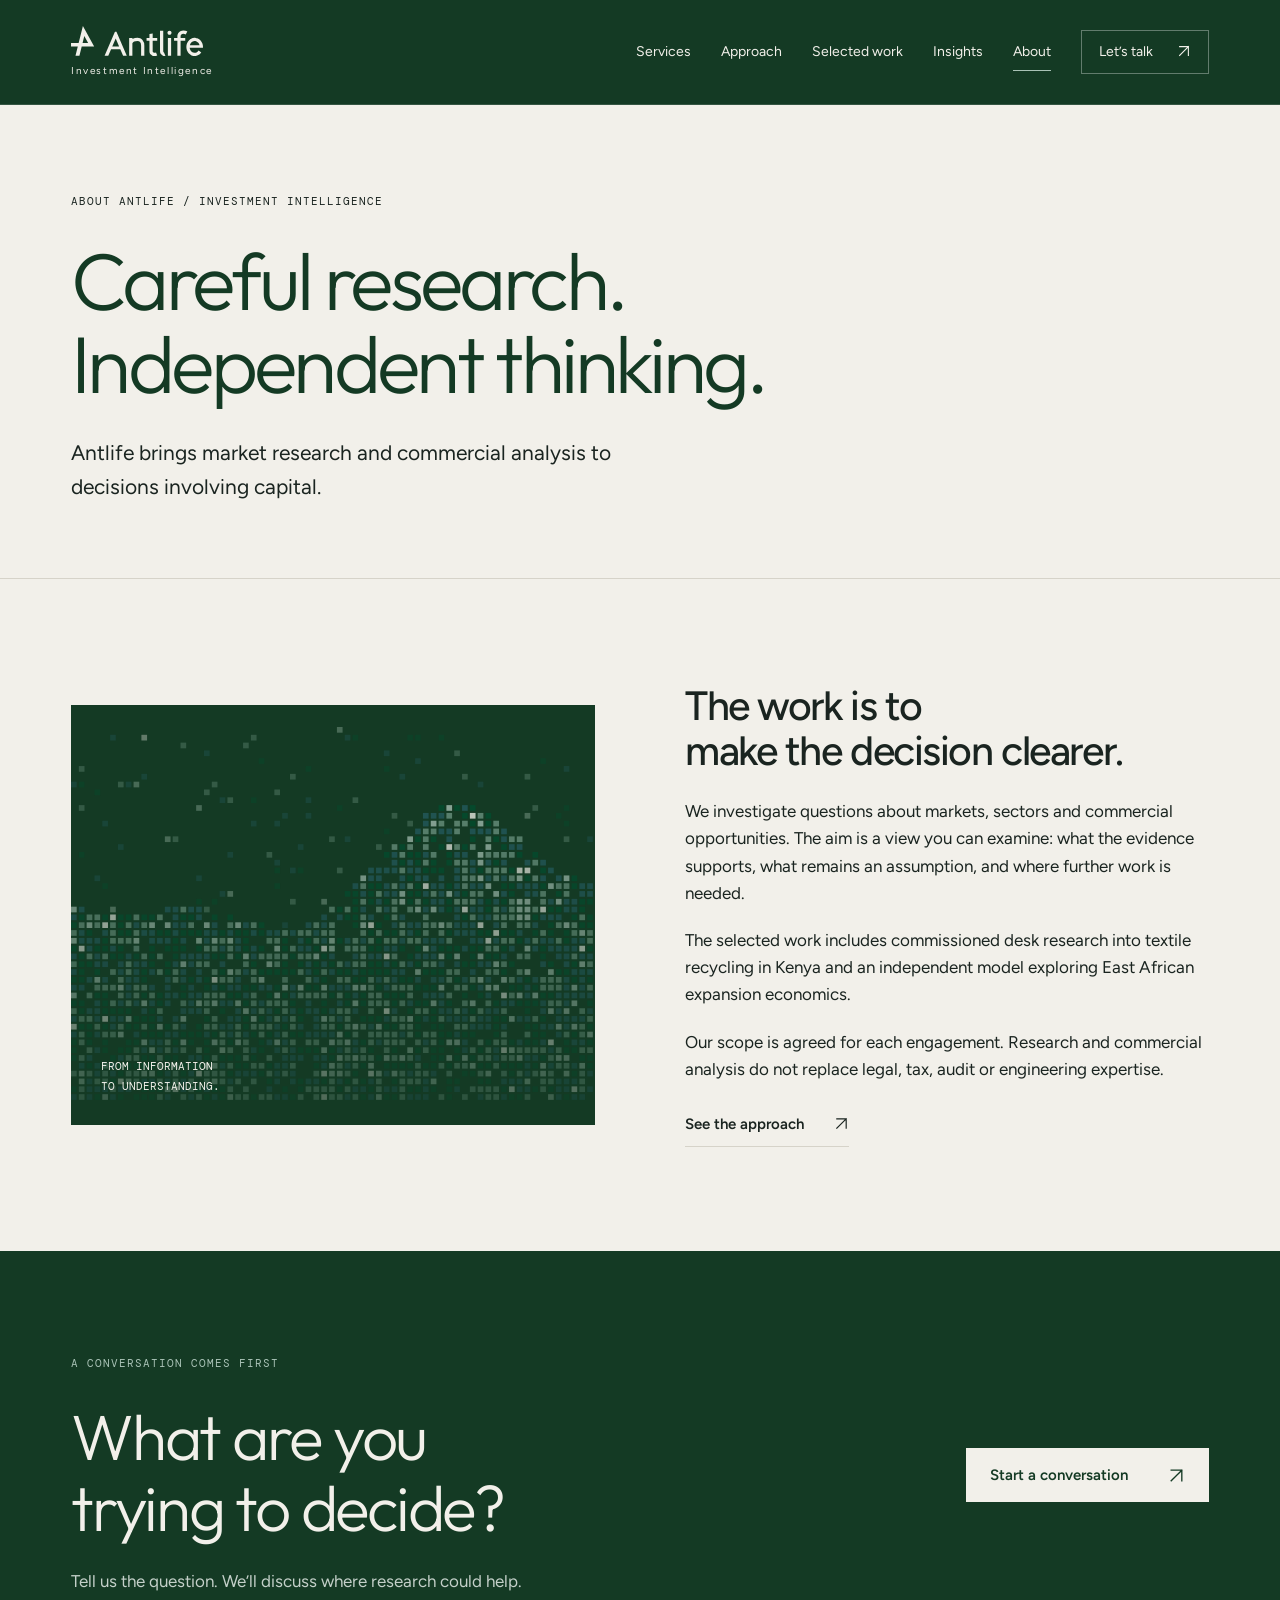
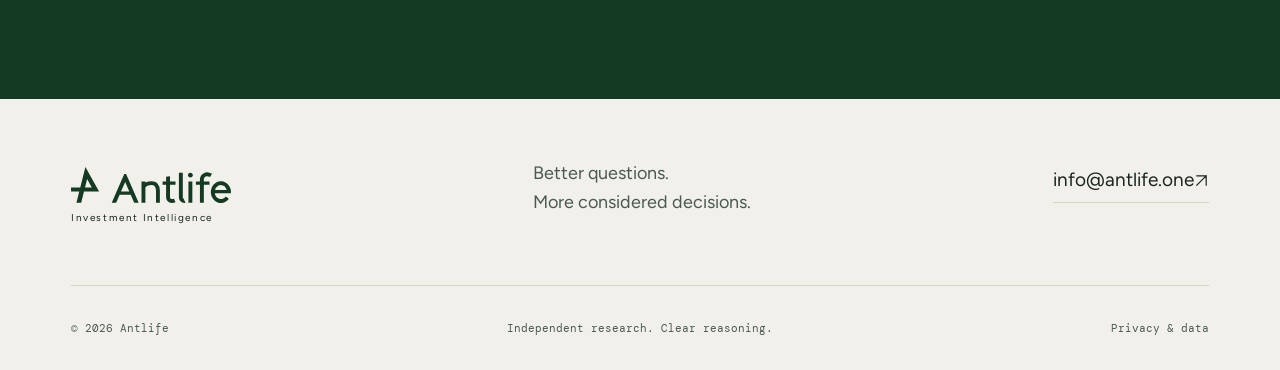
==== about.html @ 2100194f "Build Antlife public website redesign variation 1" ====
<!DOCTYPE html>
<html lang="en"><head><meta charset="utf-8"><meta name="viewport" content="width=device-width,initial-scale=1"><title>About — Antlife</title><meta name="description" content="Antlife brings careful research and commercial analysis to decisions involving capital."><meta name="theme-color" content="#143A24"><meta property="og:title" content="About — Antlife"><meta property="og:description" content="Antlife brings careful research and commercial analysis to decisions involving capital."><meta property="og:type" content="website"><link rel="icon" href="/assets/brand/favicon.svg" type="image/svg+xml"><link rel="preload" href="/assets/fonts/Figtree-Regular.ttf" as="font" type="font/ttf" crossorigin><link rel="stylesheet" href="/assets/site.css"><script src="/assets/site.js" defer></script><noscript><style>@media(max-width:900px){.header-inner{flex-wrap:wrap;padding-block:18px}.site-header nav{position:static;display:flex;padding:0;width:100%;border:0}.menu-toggle{display:none}}</style></noscript></head>
<body><a href="#main" class="skip-link">Skip to content</a>
<header class="site-header"><div class="container header-inner"><a href="/" class="brand" aria-label="Antlife home"><img src="/assets/brand/logo-ivory.svg" width="132" height="30" alt="Antlife"><span>Investment Intelligence</span></a><button class="menu-toggle" aria-expanded="false" aria-controls="main-nav"><span class="menu-label">Menu</span><span class="menu-icon" aria-hidden="true"><i></i><i></i></span></button><nav id="main-nav" aria-label="Main navigation"><a href="/services" >Services</a><a href="/approach" >Approach</a><a href="/work" >Selected work</a><a href="/insights" >Insights</a><a href="/about" aria-current="page">About</a><a class="nav-cta" href="/contact" >Let’s talk<span aria-hidden="true"><svg class="arrow-icon" viewBox="0 0 16 16" aria-hidden="true" focusable="false"><path d="M3 13 13 3M3 3h10v10"/></svg></span></a></nav></div></header>
<main id="main"><section class="page-mast container"><p class="eyebrow">About Antlife / Investment Intelligence</p><h1>Careful research.<br>Independent thinking.</h1><p class="page-lead">Antlife brings market research and commercial analysis to decisions involving capital.</p></section><section class="container section about-layout"><div class="about-art" aria-hidden="true"><img src="/assets/evidence-landscape.svg" alt="" width="737" height="528"><span>FROM INFORMATION<br>TO UNDERSTANDING.</span></div><div><h2>The work is to<br>make the decision clearer.</h2><p>We investigate questions about markets, sectors and commercial opportunities. The aim is a view you can examine: what the evidence supports, what remains an assumption, and where further work is needed.</p><p>The selected work includes commissioned desk research into textile recycling in Kenya and an independent model exploring East African expansion economics.</p><p>Our scope is agreed for each engagement. Research and commercial analysis do not replace legal, tax, audit or engineering expertise.</p><a class="text-link" href="/approach" >See the approach<span aria-hidden="true"><svg class="arrow-icon" viewBox="0 0 16 16" aria-hidden="true" focusable="false"><path d="M3 13 13 3M3 3h10v10"/></svg></span></a></div></section><section class="closing section"><div class="container closing-inner"><div><p class="eyebrow">A conversation comes first</p><h2>What are you<br>trying to decide?</h2><p>Tell us the question. We’ll discuss where research could help.</p></div><a class="button button-light" href="/contact" >Start a conversation<span aria-hidden="true"><svg class="arrow-icon" viewBox="0 0 16 16" aria-hidden="true" focusable="false"><path d="M3 13 13 3M3 3h10v10"/></svg></span></a></div></section></main><footer class="site-footer"><div class="container"><div class="footer-top"><a href="/" class="brand" aria-label="Antlife home"><img src="/assets/brand/logo-green.svg" width="160" height="37" alt="Antlife"><span>Investment Intelligence</span></a><p>Better questions.<br>More considered decisions.</p><a class="footer-email" href="mailto:info@antlife.one">info@antlife.one <svg class="arrow-icon" viewBox="0 0 16 16" aria-hidden="true" focusable="false"><path d="M3 13 13 3M3 3h10v10"/></svg></a></div><div class="footer-bottom"><span>© 2026 Antlife</span><span>Independent research. Clear reasoning.</span><a href="/privacy">Privacy &amp; data</a></div></div></footer></body></html>
---- assets/site.css ----
@font-face{font-family:Figtree;src:url('/assets/fonts/Figtree-Regular.ttf') format('truetype');font-weight:400;font-display:swap}@font-face{font-family:Figtree;src:url('/assets/fonts/Figtree-Medium.ttf') format('truetype');font-weight:500;font-display:swap}@font-face{font-family:Figtree;src:url('/assets/fonts/Figtree-SemiBold.ttf') format('truetype');font-weight:600;font-display:swap}@font-face{font-family:Figtree;src:url('/assets/fonts/Figtree-Bold.ttf') format('truetype');font-weight:700;font-display:swap}@font-face{font-family:Outfit;src:url('/assets/fonts/Outfit-Light.ttf') format('truetype');font-weight:300;font-display:swap}@font-face{font-family:'DM Mono';src:url('/assets/fonts/DMMono-Regular.ttf') format('truetype');font-weight:400;font-display:swap}
:root{--green:#143a24;--deep:#172b21;--forest:#004e2f;--ivory:#f2f0ea;--ink:#1a2420;--muted:#4a5a50;--stone:#d6d3c9;--sage:#6f9684;--sage-light:#a9c2b6;--navy:#152a43;--teal:#245b60;--clay:#9a4a2a;--mono:'DM Mono',monospace;--side:clamp(20px,5.55vw,80px)}*{box-sizing:border-box}html{scroll-behavior:smooth;scroll-padding-top:110px}body{margin:0;background:var(--ivory);color:var(--ink);font-family:Figtree,Arial,sans-serif;font-size:17px;line-height:1.6;-webkit-font-smoothing:antialiased}a{color:inherit;text-decoration:none}button,input,select,textarea{font:inherit}button,a,input,select,textarea{-webkit-tap-highlight-color:transparent}button{cursor:pointer}button:disabled{cursor:wait;opacity:.65}img{max-width:100%;height:auto}p{margin:0 0 20px}h1,h2,h3{font-weight:500;line-height:1.12;letter-spacing:-.035em;margin:0 0 24px}h1{font-family:Outfit,Figtree,sans-serif;font-weight:300;font-size:clamp(52px,6.3vw,92px);line-height:1.04;letter-spacing:-.045em}h2{font-size:clamp(30px,3.2vw,46px);font-weight:500}h3{font-size:24px;letter-spacing:-.025em}em{font-style:normal}button{border:0;background:none;color:inherit}.container{width:100%;max-width:1600px;margin-inline:auto;padding-inline:var(--side)}.section{padding-block:104px}.eyebrow{font-family:var(--mono);font-size:11px;line-height:1.6;letter-spacing:.09em;text-transform:uppercase;margin-bottom:28px}.muted{color:var(--muted)}.small-note{font-size:14px;line-height:1.6;color:var(--muted)}.button{display:inline-flex;min-height:52px;align-items:center;justify-content:space-between;gap:40px;padding:14px 24px;background:var(--green);color:var(--ivory);font-size:15px;font-weight:600;transition:background .18s,color .18s}.button:hover{background:var(--forest)}.button span{font:22px Arial,sans-serif}.button-light{background:var(--ivory);color:var(--green)}.button-light:hover{background:#fff}.text-link{display:inline-flex;align-items:center;gap:30px;min-height:44px;font-size:15px;font-weight:600;border-bottom:1px solid var(--stone)}.text-link:hover{border-color:currentColor}.quiet-link{min-height:48px;display:inline-flex;gap:20px;align-items:center;font-size:15px;border-bottom:1px solid #ffffff50}.quiet-link span{font-size:20px}.skip-link{position:fixed;top:-100px;left:20px;background:var(--ivory);padding:12px 20px;z-index:100}.skip-link:focus{top:10px}:focus-visible{outline:2px solid var(--teal);outline-offset:5px}.site-header :focus-visible,.hero :focus-visible,.method-section :focus-visible,.closing :focus-visible,.case-mast :focus-visible,.about-art :focus-visible{outline-color:var(--ivory)}[hidden]{display:none!important}
.site-header{background:var(--green);color:var(--ivory);position:relative;z-index:20;border-bottom:1px solid #ffffff24}.header-inner{min-height:104px;display:flex;align-items:center;justify-content:space-between;gap:32px}.brand{display:inline-flex;flex-direction:column;align-items:flex-start;gap:8px;flex-shrink:0;padding:8px 0}.brand img{display:block}.brand span{font-size:10px;letter-spacing:.16em;line-height:1.4}.site-header nav{display:flex;align-items:center;gap:30px;font-size:14px}.site-header nav>a:not(.nav-cta){min-height:44px;display:flex;align-items:center;position:relative}.site-header nav>a:not(.nav-cta):after{content:'';position:absolute;left:0;right:100%;bottom:3px;height:1px;background:var(--sage-light);transition:right .18s}.site-header nav>a:hover:after,.site-header nav>a[aria-current]:after{right:0}.nav-cta{display:flex;align-items:center;gap:24px;border:1px solid #ffffff55;min-height:44px;padding:8px 17px}.nav-cta:hover{background:var(--ivory);color:var(--green)}.menu-toggle{display:none}
.hero{background:var(--green);color:var(--ivory);position:relative;overflow:hidden}.hero-grid{display:grid;grid-template-columns:1.12fr 1fr;align-items:center;min-height:650px;gap:16px;padding-top:62px;padding-bottom:70px}.hero-copy{position:relative;z-index:1}.hero .eyebrow{color:var(--sage-light);font-size:10px}.hero h1{font-size:clamp(56px,6.4vw,96px);margin-bottom:28px;white-space:nowrap}.hero h1 em{color:var(--sage-light)}.hero-lead{font-size:22px;margin-bottom:14px}.hero-description{max-width:420px;color:#d1dcd5;font-size:16px;line-height:1.7}.hero-actions{display:flex;align-items:center;gap:30px;margin-top:32px}.hero-visual{align-self:stretch;display:flex;flex-direction:column;justify-content:center;position:relative;padding:28px 0 12px 22px;min-width:0}.hero-visual:before{content:'';position:absolute;inset:60px -100px 40px 0;background:radial-gradient(ellipse,#6f968419,transparent 65%);pointer-events:none}.visual-top{display:flex;justify-content:space-between;font:9px var(--mono);letter-spacing:.1em;color:var(--sage-light);border-top:1px solid #a9c2b63a;padding-top:16px;margin-left:24px}.hero-visual img{width:115%;max-width:none;margin:10px -10% 0 -3%;opacity:.95;mask-image:linear-gradient(to bottom,#000 65%,transparent 100%)}.visual-caption{display:flex;align-items:center;gap:14px;padding:0 0 12px 40px;font-size:14px;line-height:1.5}.visual-caption small{color:var(--sage-light);font-size:12px}.signal-dot{width:7px;height:7px;background:var(--sage-light);box-shadow:0 0 0 6px #a9c2b611}.crosshair{margin-left:auto;font-size:32px;font-weight:300;color:var(--sage-light)}.hero-bottom{display:flex;align-items:center;gap:36px;min-height:72px;position:relative;font:10px var(--mono);letter-spacing:.04em;text-transform:uppercase}.hero-bottom:before{content:'';position:absolute;left:var(--side);right:var(--side);top:0;border-top:1px solid #a9c2b63a}.hero-bottom>span{color:var(--sage-light)}.hero-bottom>a{margin-left:auto;min-height:44px;display:flex;align-items:center;gap:26px}
.intro{display:grid;grid-template-columns:1.5fr 1fr;gap:80px;padding-top:108px;padding-bottom:110px}.intro h2{font-size:clamp(28px,3vw,43px);line-height:1.22}.intro-note{padding-top:42px;max-width:420px;font-size:17px}.intro-note p:first-child{font-size:20px}.services-section{background:#e9e8e0;border-top:1px solid var(--stone);border-bottom:1px solid var(--stone)}.section-heading{display:flex;align-items:flex-end;justify-content:space-between;gap:40px;margin-bottom:46px}.section-heading h2{margin-bottom:0}.section-heading>.text-link{margin-bottom:4px}.heading-note{max-width:370px;font-size:15px;color:var(--muted);margin-bottom:4px}.service-grid{display:grid;grid-template-columns:repeat(3,1fr);border-top:1px solid #a3aaa0;border-bottom:1px solid #a3aaa0}.service-card{padding:30px 30px 26px 0;display:flex;flex-direction:column;min-height:310px;position:relative;transition:background .18s}.service-card+ .service-card{border-left:1px solid #c4c8bd;padding-left:30px}.service-number{font:12px var(--mono);color:var(--muted);letter-spacing:.03em;display:block}.service-card h3{margin-top:24px;max-width:230px;font-size:26px}.service-card p{font-size:15px;max-width:320px;color:var(--muted)}.card-foot{font-size:11px;font-family:var(--mono);display:flex;justify-content:space-between;gap:12px;align-items:center;margin-top:auto;padding-top:18px}.card-foot>span{font:24px Arial,sans-serif}.service-card:hover{background:#f2f0ea80}.services-strip{display:flex;justify-content:space-between;gap:20px;font-size:13px;color:var(--muted);padding-top:22px}.work-grid{display:grid;grid-template-columns:1fr 1fr;gap:48px}.work-art{height:310px;position:relative;overflow:hidden;padding:27px 30px;display:flex;flex-direction:column;justify-content:space-between}.art-label,.art-bottom{font:10px var(--mono);letter-spacing:.08em;position:relative;z-index:2}.art-bottom{font-size:11px;letter-spacing:0}.yarn-art{background:var(--green);color:var(--ivory)}.yarn-lines{position:absolute;inset:70px 0 50px;transform:rotate(-12deg);background:repeating-linear-gradient(0deg,transparent 0 8px,#a9c2b660 8px 9px,transparent 9px 14px);mask-image:radial-gradient(ellipse,#000 10%,transparent 68%)}.yarn-lines:after{content:'';position:absolute;inset:0;background:repeating-linear-gradient(90deg,transparent 0 18px,#143a24 18px 21px);transform:rotate(25deg);opacity:.9}.expansion-art{background:var(--navy);color:var(--ivory)}.mini-chart{position:absolute;inset:80px 55px 70px 60px;display:flex;flex-direction:column;gap:15px;border-right:1px solid #9db7cf55;align-items:flex-end}.mini-chart i{display:block;width:var(--bar);height:22px;background:#9db7cf66;transition:width .2s}.mini-chart i:first-child{background:var(--sage-light)}.work-meta{display:flex;justify-content:space-between;font:10px var(--mono);text-transform:uppercase;letter-spacing:.05em;color:var(--muted);margin:24px 0 16px}.work-card h3{font-size:30px;margin-bottom:12px}.work-card>p{font-size:16px;max-width:470px;color:var(--muted);margin-bottom:10px}.work-card .text-link{border:0;font-size:14px}.status{display:block;font:11px var(--mono);color:var(--muted);margin-top:12px}.work-card:hover h3{text-decoration:underline;text-decoration-thickness:1px;text-underline-offset:6px}.work-card:hover .yarn-lines{opacity:.7}.work-card:focus-visible{outline-offset:10px}.method-section{background:var(--deep);color:var(--ivory)}.method-layout{display:grid;grid-template-columns:1.25fr 1fr;gap:100px}.method-section .eyebrow{color:var(--sage-light)}.method-section h2{font-size:clamp(32px,3.4vw,48px);line-height:1.2}.method-section h2 em{color:var(--sage-light)}.light-link{border-color:#a9c2b650}.principles>div{display:grid;grid-template-columns:40px 1fr;border-top:1px solid #a9c2b655;padding-top:24px;margin-bottom:22px;column-gap:18px}.principles>div>span{grid-row:1/3;font:11px var(--mono);color:var(--sage-light);padding-top:5px}.principles h3{font-size:22px;margin-bottom:10px}.principles p{color:#c4d0c9;font-size:15px;margin:0}.insights-teaser{display:grid;grid-template-columns:1fr 1fr;gap:100px;align-items:center}.insights-teaser>div>p:not(.eyebrow){max-width:390px;color:var(--muted)}.observation{border-top:1px solid var(--stone);border-bottom:1px solid var(--stone);padding:34px 0}.observation blockquote{font-size:34px;letter-spacing:-.03em;line-height:1.3;margin:30px 0}.observation>a{font-size:14px;display:inline-flex;align-items:center;min-height:44px}.closing{background:var(--green);color:var(--ivory)}.closing .eyebrow{color:var(--sage-light)}.closing-inner{display:flex;align-items:center;justify-content:space-between;gap:40px}.closing h2{font-family:Outfit,Figtree,sans-serif;font-weight:300;font-size:clamp(44px,5vw,70px)}.closing p:not(.eyebrow){color:#c4d0c9;margin:0}.site-footer{padding-block:60px 0}.footer-top{display:flex;align-items:flex-start;justify-content:space-between;gap:40px;padding-bottom:48px}.footer-top>p{font-size:18px;color:var(--muted)}.footer-email{display:flex;align-items:center;min-height:44px;font-size:19px;border-bottom:1px solid var(--stone)}.footer-bottom{display:flex;align-items:center;justify-content:space-between;gap:25px;border-top:1px solid var(--stone);font:10px var(--mono);color:var(--muted);padding-block:20px}.footer-bottom>a{min-height:44px;display:flex;align-items:center}
.page-mast{padding-top:88px;padding-bottom:74px;border-bottom:1px solid var(--stone)}.page-mast h1{max-width:1100px;color:var(--green)}.page-lead{max-width:630px;font-size:21px;line-height:1.6;margin:30px 0 0}.service-details{padding-block:10px 40px}.service-detail{display:grid;grid-template-columns:70px 1fr 1fr;gap:35px;border-bottom:1px solid var(--stone);padding:52px 0;scroll-margin-top:30px}.service-detail h2{font-size:32px}.service-sub{color:var(--muted)}.service-detail>div>p{max-width:490px}.output{font:12px/1.7 var(--mono);color:var(--green);padding-top:10px}.service-detail .text-link{margin-top:10px}.support-panel{padding:48px;background:#e6e7dd;max-width:1000px}.support-panel p:last-child{max-width:680px;margin-bottom:0}.process-list{padding-block:20px 80px}.process-list article{display:grid;grid-template-columns:150px 1fr 1fr;gap:40px;padding:45px 0;border-bottom:1px solid var(--stone)}.process-list h2{font-size:29px;margin:0}.process-list p{max-width:430px;margin:0;color:var(--muted)}.evidence-section{background:#e5e7de}.evidence-grid{display:grid;grid-template-columns:repeat(4,1fr);gap:36px}.evidence-grid article{border-top:1px solid #b9c2b5;padding-top:28px}.evidence-grid h3{font-size:21px;margin-top:20px}.evidence-grid p{font-size:15px;color:var(--muted)}.evidence-dot{display:block;width:12px;height:12px;background:var(--green)}.evidence-dot.client{background:var(--teal)}.evidence-dot.model{background:var(--navy)}.evidence-dot.judgement{background:var(--clay)}.work-index{padding-top:64px}.case-mast{background:var(--green);color:var(--ivory);padding:35px 0 70px}.back-link{display:inline-flex;align-items:center;min-height:44px;font-size:13px;margin-bottom:36px}.case-mast .eyebrow{color:var(--sage-light)}.case-mast h1 em{color:var(--sage-light)}.case-mast .page-lead{color:#d1dcd5}.case-tags{display:flex;flex-wrap:wrap;gap:20px;margin-top:38px;font:10px var(--mono);text-transform:uppercase;letter-spacing:.04em}.case-tags span{border-top:1px solid #ffffff40;padding-top:12px}.navy-mast{background:var(--navy)}.case-intro{display:grid;grid-template-columns:1fr 1.1fr;gap:100px}.case-intro>div{max-width:650px}.case-intro h2{font-size:42px}.case-explorer{background:#e5e7de}.stage-tabs{display:grid;grid-template-columns:repeat(4,1fr);border-bottom:1px solid #aab4a5}.stage-tabs button{font:12px var(--mono);text-align:left;min-height:56px;border-bottom:3px solid transparent;padding:14px 16px}.stage-tabs button[aria-selected=true]{background:var(--green);color:var(--ivory);border-bottom-color:var(--green)}.stage-tabs button:focus-visible{outline-offset:-5px}.stage-tabs button[aria-selected=true]:focus-visible{outline-color:var(--ivory)}.stage-panel{display:grid;grid-template-columns:1fr 1fr;min-height:400px;background:var(--ivory);margin-top:30px}.stage-diagram{background:var(--green);color:var(--ivory);display:flex;flex-direction:column;align-items:center;justify-content:center;gap:35px;padding:35px}.stage-diagram>span{font:12px var(--mono);text-align:center}.pixel-material{display:grid;grid-template-columns:repeat(4,26px);gap:7px;transform:rotate(-10deg);transition:transform .18s}.pixel-material i{width:26px;height:26px;background:var(--sage);display:block}.pixel-material i:nth-child(3n){background:var(--sage-light)}.pixel-material i:nth-child(5n){opacity:.3}.stage-panel[data-step="1"] .pixel-material{transform:rotate(0);gap:15px}.stage-panel[data-step="2"] .pixel-material{transform:rotate(45deg)}.stage-panel[data-step="3"] .pixel-material{transform:rotate(0) scale(.8)}.stage-content{padding:42px}.stage-content h3{font-size:30px}.stage-content>p{font-size:16px}.stage-caveat{border-left:2px solid var(--sage);padding-left:18px;margin-top:25px}.stage-caveat>span{font:11px var(--mono);text-transform:uppercase}.stage-caveat p{font-size:14px;color:var(--muted);margin-top:9px}.stage-controls{display:flex;gap:22px;align-items:center;margin-top:25px}.stage-controls>span{font:11px var(--mono)}.icon-button{width:44px;height:44px;border:1px solid var(--stone)}.icon-button:hover{background:#e2e5d9}.case-reading{display:grid;grid-template-columns:1fr 1.3fr;gap:100px}.reading-sidebar{position:sticky;top:40px;align-self:start}.reading-body h3{margin-top:38px}.large-copy{font-size:24px;line-height:1.5;letter-spacing:-.02em}.source-details{margin-top:32px;border-top:1px solid var(--stone);border-bottom:1px solid var(--stone);font-size:14px}.source-details summary{cursor:pointer;padding:20px 0;min-height:60px;font-weight:600}.source-details>div{padding-block:8px 20px}.source-details p{font-size:14px;color:var(--muted)}.source-details p:last-child{margin-bottom:0}.model-section{background:#e4e8e6}.model-section .section-heading{align-items:center}.segmented{display:flex;border:1px solid #a7b5a7;padding:4px;gap:4px}.segmented button{min-height:44px;padding:8px 18px;font-size:13px}.segmented button.active{background:var(--green);color:var(--ivory)}.segmented button.active:focus-visible{outline-color:var(--ivory);outline-offset:-4px}.chart-units{font:12px/1.6 var(--mono);color:var(--muted);margin-bottom:30px}.loss-chart{border-top:1px solid #b2bcb3;border-bottom:1px solid #b2bcb3;padding:30px 0}.loss-row{display:grid;grid-template-columns:120px 1fr 100px;align-items:center;gap:28px;min-height:65px}.loss-name{font-size:15px}.loss-track{height:30px;display:flex;justify-content:flex-end;background:repeating-linear-gradient(90deg,transparent 0 calc(20% - 1px),#b6c3b580 calc(20% - 1px) 20%);border-right:1px solid var(--ink)}.loss-bar{display:block;height:30px;width:var(--loss);background:var(--green);transition:width .2s}.loss-value{font:13px var(--mono)}.chart-caption{font-size:15px;margin-top:20px;color:var(--muted)}table{border-collapse:collapse;width:100%;text-align:left;font-size:14px}th,td{padding:12px 15px;border-bottom:1px solid var(--stone)}th:first-child,td:first-child{padding-left:0}table caption{text-align:left;font:12px var(--mono);margin-bottom:15px}tbody td{font-family:var(--mono);font-size:12px}.table-scroll{overflow-x:auto}.scenario-layout{display:grid;grid-template-columns:1fr 1fr;gap:100px}.scenario-layout>div:first-child>p{max-width:480px}.scenario-card{padding:38px;background:white;border:1px solid var(--stone)}.scenario-card h3{font-size:24px}.scenario-card label{display:flex;justify-content:space-between;gap:20px;font-size:14px;margin-top:24px}.scenario-card output{font:14px var(--mono);white-space:nowrap}.scenario-card input[type=range]{display:block;width:100%;min-height:44px;margin:0;accent-color:var(--green);cursor:pointer}.scenario-result{background:var(--ivory);padding:24px;margin-top:25px;border-left:3px solid var(--green)}.scenario-result>span{font:10px var(--mono);text-transform:uppercase}.scenario-result strong{display:block;font-size:43px;letter-spacing:-.04em;font-weight:500;color:var(--clay);margin-block:5px 10px}.scenario-result p{font-size:14px;margin-bottom:10px}.scenario-result p:last-child{margin:0}.scenario-result.positive strong{color:var(--green)}.formula{font-size:13px;color:var(--muted);margin:20px 0 10px}.text-button{min-height:44px;text-decoration:underline;font-size:14px;padding:0}.insights-index{padding-top:45px}.filter-row{display:flex;flex-wrap:wrap;gap:10px;border-bottom:1px solid var(--stone);padding-bottom:28px}.filter{min-height:44px;padding:10px 22px;border:1px solid var(--stone);font-size:14px}.filter.active{background:var(--green);color:var(--ivory);border-color:var(--green)}.filter.active:focus-visible{outline-offset:3px}.insight-row{display:grid;grid-template-columns:180px 1fr 45px;gap:30px;padding:42px 0;border-bottom:1px solid var(--stone);align-items:start}.insight-kind{font:11px var(--mono);color:var(--muted);padding-top:5px}.insight-row h2{font-size:30px;max-width:650px;margin-bottom:12px}.insight-row p{font-size:16px;color:var(--muted);margin:0}.insight-arrow{font-size:25px}.insight-row:hover h2{text-decoration:underline;text-decoration-thickness:1px;text-underline-offset:5px}#filter-status{margin-top:20px}.editorial-note{display:grid;grid-template-columns:1fr 2fr;gap:40px;background:#e5e7de;margin-top:60px;padding:36px}.editorial-note p{font-size:15px;max-width:700px}.editorial-note p:last-child{margin:0}.article{padding-block:45px 100px}.article h1{max-width:1100px;color:var(--green)}.article-deck{font-size:24px;max-width:650px;margin-top:35px;margin-bottom:60px}.article-layout{display:grid;grid-template-columns:260px 1fr;gap:70px;border-top:1px solid var(--stone);padding-top:45px}.article-layout aside{position:sticky;top:35px;align-self:start}.article-layout aside a{display:block;min-height:44px;font-size:14px;color:var(--muted);padding-block:10px}.article-body{max-width:720px;font-size:19px}.article-body h2{font-size:32px;margin-top:45px}.article-body blockquote{border-left:3px solid var(--green);margin:40px 0;padding:15px 30px;font-size:30px;letter-spacing:-.03em;line-height:1.4}.article-source{border-top:1px solid var(--stone);padding-top:30px;margin-top:50px;font-size:14px;color:var(--muted)}.article-source p{margin-top:10px}.about-layout{display:grid;grid-template-columns:1fr 1fr;gap:90px;align-items:center}.about-art{background:var(--green);position:relative;min-height:420px;display:flex;align-items:center;overflow:hidden}.about-art>img{width:130%;max-width:none}.about-art>span{position:absolute;bottom:28px;left:30px;font:11px/1.8 var(--mono);color:var(--ivory)}.about-layout>div>p{max-width:580px}.contact-layout{display:grid;grid-template-columns:1fr 1.25fr;gap:100px;align-items:start;padding-top:60px}.contact-note>p{max-width:380px}.contact-email{display:inline-flex;align-items:center;min-height:48px;border-bottom:1px solid var(--stone);font-size:21px;margin-block:10px 35px}.contact-steps{margin-top:40px;display:flex;flex-direction:column;gap:16px;font:11px var(--mono);color:var(--muted);border-top:1px solid var(--stone);padding-top:30px}.contact-form{padding:38px;background:#fff;border:1px solid var(--stone)}.form-row{display:grid;grid-template-columns:1fr 1fr;gap:20px}.field{margin-bottom:24px}.field label{display:block;font-size:14px;font-weight:600;margin-bottom:9px}.field label span{font-size:12px;color:var(--muted);font-weight:400}.field input,.field select,.field textarea{width:100%;border:1px solid #889589;border-radius:0;background:transparent;padding:12px;min-height:48px;font-size:16px;color:var(--ink)}.field textarea{resize:vertical}.form-privacy{font-size:13px;color:var(--muted)}.form-privacy a{text-decoration:underline;text-underline-offset:3px}.honeypot{position:absolute;left:-10000px;width:1px;height:1px;overflow:hidden}#form-status{font-size:14px;margin:20px 0 0}#form-status:empty{display:none}#form-status[data-state=error]{color:var(--clay)}#form-status[data-state=success]{color:var(--green)}.legal-copy{max-width:960px}.legal-copy h2{font-size:28px;margin-top:35px}.legal-copy h2:first-child{margin-top:0}
@media(min-width:1601px){.hero-grid{min-height:740px}}@media(max-width:1100px){.site-header nav{gap:18px;font-size:13px}.nav-cta{gap:16px}.hero-grid{min-height:600px}.hero h1{font-size:7vw}.hero-visual{padding-left:0}.hero-actions{gap:22px}.intro,.method-layout,.insights-teaser,.case-intro,.case-reading,.scenario-layout,.about-layout,.contact-layout{gap:50px}.service-detail{grid-template-columns:45px 1fr 1.1fr;gap:20px}.process-list article{grid-template-columns:100px 1fr 1fr;gap:25px}.work-grid{gap:30px}.service-card{padding-right:20px}.service-card+.service-card{padding-left:20px}.service-card h3{font-size:23px}.evidence-grid{gap:20px}.contact-form{padding:26px}.hero .button{padding-inline:18px;gap:22px}.hero .quiet-link{gap:10px}}
@media(max-width:900px){.header-inner{min-height:88px}.menu-toggle{display:flex;align-items:center;gap:16px;min-width:72px;min-height:44px;padding:8px 0 8px 12px}.menu-label{font-size:12px}.menu-icon{width:24px;display:flex;flex-direction:column;gap:6px}.menu-icon i{display:block;width:24px;height:1px;background:var(--ivory);transition:transform .18s}.menu-toggle[aria-expanded=true] .menu-icon i:first-child{transform:translateY(3.5px) rotate(45deg)}.menu-toggle[aria-expanded=true] .menu-icon i:last-child{transform:translateY(-3.5px) rotate(-45deg)}.site-header nav{display:none;position:absolute;top:100%;left:0;right:0;background:var(--green);border-bottom:1px solid #a9c2b655;padding:20px var(--side) 32px;flex-direction:column;align-items:stretch;gap:8px;font-size:18px}.site-header nav.is-open{display:flex}.site-header nav>a:not(.nav-cta){padding-block:10px;min-height:48px}.site-header .nav-cta{justify-content:space-between;margin-top:12px;padding:12px 18px}.hero-grid{grid-template-columns:1.2fr 1fr;min-height:570px;padding-top:44px}.hero h1{font-size:7.3vw}.hero-lead{font-size:19px}.hero-description{font-size:15px}.hero-actions{align-items:flex-start;flex-direction:column;gap:14px}.hero-visual{justify-content:center}.visual-top{margin-left:0;font-size:8px;gap:10px}.visual-caption{padding-left:0}.hero-bottom{gap:22px;font-size:9px}.section{padding-block:76px}.intro{gap:35px}.intro-note{font-size:16px}.intro-note p:first-child{font-size:18px}.work-art{height:260px}.service-card{min-height:330px}.card-foot{font-size:10px}.services-strip{font-size:12px}.method-layout{grid-template-columns:1fr 1fr}.principles{padding-top:15px}.principles>div{column-gap:5px}.principles h3{font-size:20px}.principles p{font-size:14px}.observation blockquote{font-size:28px}.closing-inner{align-items:flex-start}.closing .button{margin-top:65px;white-space:nowrap}.footer-top{gap:25px}.footer-email{font-size:16px}.footer-top>p{font-size:16px}.page-mast{padding-top:60px;padding-bottom:60px}.service-detail{grid-template-columns:35px 1fr 1fr}.service-detail h2{font-size:27px}.process-list article{grid-template-columns:85px 1fr 1fr;gap:20px}.process-list h2{font-size:24px}.process-list p{font-size:16px}.evidence-grid{grid-template-columns:1fr 1fr;gap:30px}.case-intro h2{font-size:34px}.stage-content{padding:30px}.stage-content h3{font-size:26px}.stage-tabs button{font-size:11px;padding-inline:12px}.scenario-card{padding:25px}.article-layout{grid-template-columns:180px 1fr;gap:35px}.insight-row{grid-template-columns:140px 1fr 30px;gap:20px}.contact-layout{grid-template-columns:1fr 1.25fr;gap:35px}.contact-note h2{font-size:29px}.contact-note>p{font-size:15px}.form-row{grid-template-columns:1fr;gap:0}}
@media(max-width:640px){body{font-size:16px;line-height:1.65}.section{padding-block:60px}.eyebrow{font-size:10px;margin-bottom:22px}.header-inner{min-height:84px}.brand img{width:118px}.brand span{font-size:9px}.hero-grid{grid-template-columns:1fr;gap:0;padding-top:42px;padding-bottom:20px;min-height:0}.hero h1{font-size:clamp(48px,10.4vw,66px);white-space:normal;line-height:1.07;margin-bottom:24px}.hero .eyebrow{font-size:9px;letter-spacing:.06em}.hero-lead{font-size:18px;max-width:300px}.hero-description{font-size:15px;max-width:360px}.hero-actions{flex-direction:row;flex-wrap:wrap;gap:10px 22px;align-items:center;margin-top:24px}.hero-actions .button{min-height:50px;font-size:14px;gap:24px}.hero-actions .quiet-link{font-size:13px}.hero-visual{height:270px;padding:22px 0 0;margin-top:30px}.visual-top{font-size:8px}.hero-visual img{width:100%;max-width:100%;height:235px;object-fit:cover;object-position:center 50%;margin:-10px 0 -30px}.visual-caption{font-size:12px;padding-left:5px;padding-bottom:10px}.visual-caption small{font-size:11px}.crosshair{font-size:25px}.hero-bottom{font-size:8px;gap:18px;min-height:64px;flex-wrap:wrap;padding-block:15px}.hero-bottom>span:nth-child(3){display:none}.hero-bottom>a{font-size:8px;gap:10px}.intro{grid-template-columns:1fr;gap:8px}.intro h2{font-size:30px;line-height:1.22}.intro-note{padding-top:8px;max-width:none}.intro-note p:first-child{font-size:18px}.section-heading{display:block;margin-bottom:30px}.section-heading h2{font-size:32px}.section-heading>.text-link{margin-top:18px}.heading-note{margin-top:22px;font-size:14px;max-width:360px}.service-grid{grid-template-columns:1fr}.service-card,.service-card+.service-card{padding:25px 0;min-height:0;border-left:0;border-bottom:1px solid #b9c2b5}.service-card:last-child{border-bottom:0}.service-card h3{max-width:none;font-size:25px;margin-top:15px;margin-bottom:14px}.service-card p{max-width:none;font-size:16px}.card-foot{font-size:10px;padding-top:0}.services-strip{display:block;font-size:13px;line-height:1.8}.services-strip span{display:block}.work-grid{grid-template-columns:1fr;gap:42px}.work-art{height:250px;padding:24px}.work-card h3{font-size:29px}.work-card>p{font-size:16px}.work-meta{font-size:9px}.art-label{font-size:9px}.method-layout{grid-template-columns:1fr;gap:30px}.method-section h2{font-size:32px}.principles>div{grid-template-columns:35px 1fr}.principles h3{font-size:22px}.principles p{font-size:16px}.insights-teaser{grid-template-columns:1fr;gap:35px}.observation{padding:27px 0}.observation blockquote{font-size:30px}.closing-inner{display:block}.closing h2{font-size:47px}.closing .button{margin-top:30px;white-space:normal}.closing p:not(.eyebrow){font-size:16px;max-width:320px}.site-footer{padding-top:40px}.footer-top{display:grid;grid-template-columns:1fr 1fr;gap:24px;padding-bottom:25px}.footer-top .brand img{width:132px}.footer-top>p{font-size:15px}.footer-email{grid-column:1/-1;justify-self:start;font-size:19px}.footer-bottom{flex-wrap:wrap;font-size:9px;padding-block:15px;gap:8px 20px}.footer-bottom>span:nth-child(2){display:none}.footer-bottom>a{margin-left:auto}.page-mast{padding-top:48px;padding-bottom:45px}.page-mast h1{font-size:50px}.page-lead{font-size:19px;margin-top:24px}.service-details{padding-top:0}.service-detail{grid-template-columns:30px 1fr;gap:10px 15px;padding-block:34px}.service-detail>div:last-child{grid-column:2}.service-detail h2{font-size:28px;margin-bottom:12px}.service-sub{margin-bottom:8px}.service-detail .service-number{padding-top:6px;font-size:10px}.service-detail .small-note{font-size:14px}.output{font-size:11px}.support-panel{padding:28px}.support-panel h2{font-size:30px}.process-list{padding-top:0;padding-bottom:50px}.process-list article{grid-template-columns:1fr;padding-block:30px;gap:14px}.process-list h2{font-size:28px}.process-list .service-number{font-size:11px}.evidence-grid{gap:20px}.evidence-grid h3{font-size:20px}.evidence-grid p{font-size:14px}.case-mast{padding-top:15px;padding-bottom:45px}.back-link{margin-bottom:24px}.case-mast h1{font-size:52px}.case-mast .page-lead{font-size:19px}.case-tags{gap:12px 20px;font-size:9px;margin-top:30px}.case-intro{grid-template-columns:1fr;gap:10px}.case-intro h2{font-size:34px}.stage-tabs{grid-template-columns:1fr 1fr;gap:4px;border:0}.stage-tabs button{border:1px solid #aab4a5;font-size:10px;min-height:48px;padding-inline:14px}.stage-panel{grid-template-columns:1fr;margin-top:20px}.stage-diagram{min-height:240px;gap:25px;padding:30px}.pixel-material{grid-template-columns:repeat(4,20px);gap:5px}.pixel-material i{width:20px;height:20px}.stage-panel[data-step="1"] .pixel-material{gap:9px}.stage-content{padding:28px 24px}.stage-content h3{font-size:29px}.stage-content p{font-size:16px}.stage-caveat p{font-size:14px}.case-reading{grid-template-columns:1fr;gap:12px}.reading-sidebar{position:static}.large-copy{font-size:22px}.case-reading h2{font-size:34px}.model-section .segmented{width:max-content;margin-top:24px}.chart-units{font-size:11px}.loss-row{grid-template-columns:65px 1fr 66px;gap:12px;min-height:62px}.loss-name{font-size:13px}.loss-value{font-size:10px}.loss-track,.loss-bar{height:23px}.scenario-layout{grid-template-columns:1fr;gap:25px}.scenario-card{padding:25px 20px}.scenario-card label{font-size:13px;gap:12px}.scenario-card output{font-size:13px}.scenario-result{padding:20px}.scenario-result strong{font-size:39px}.scenario-result p{font-size:14px}.filter-row{gap:8px;padding-bottom:22px}.filter{font-size:12px;padding-inline:14px}.insight-row{grid-template-columns:1fr 30px;gap:15px;padding-block:28px}.insight-kind{grid-column:1/-1}.insight-row h2{font-size:28px}.insight-row p{font-size:15px}.editorial-note{grid-template-columns:1fr;gap:0;padding:26px;margin-top:40px}.editorial-note h3{font-size:24px}.article{padding-top:25px;padding-bottom:60px}.article h1{font-size:47px}.article-deck{font-size:21px;margin-bottom:35px}.article-layout{grid-template-columns:1fr;gap:30px;padding-top:24px}.article-layout aside{position:static;border-bottom:1px solid var(--stone);padding-bottom:20px}.article-layout aside .eyebrow{margin-bottom:8px}.article-body{font-size:18px}.article-body h2{font-size:29px}.article-body blockquote{font-size:27px;padding-inline:22px}.about-layout{grid-template-columns:1fr;gap:35px}.about-art{min-height:290px;max-height:330px}.about-art>img{width:100%}.about-layout h2{font-size:32px}.contact-layout{grid-template-columns:1fr;gap:35px;padding-top:40px}.contact-note>p{max-width:none;font-size:16px}.contact-note h2{font-size:32px}.contact-email{margin-bottom:20px}.contact-steps{display:none}.contact-form{padding:25px 20px}.field label{font-size:14px}.legal-copy h2{font-size:26px}.mini-chart{inset:70px 35px 60px 40px}.art-bottom{font-size:10px}}
@media(prefers-reduced-motion:reduce){html{scroll-behavior:auto}*,*:before,*:after{animation:none!important;transition:none!important}}
/* Draw arrows as vectors: the supplied Latin font subsets do not contain arrow glyphs. */
.arrow-icon{display:inline-block;width:15px;height:15px;flex-shrink:0;vertical-align:-2px;fill:none;stroke:currentColor;stroke-width:1.25;stroke-linecap:square;stroke-linejoin:miter}.button .arrow-icon{width:17px;height:17px}.icon-button .arrow-icon{width:18px;height:18px}.nav-cta .arrow-icon{width:14px;height:14px}.back-link{gap:10px}
/* Metadata uses the brand's technical scale; sources and explanatory notes stay readable. */
.eyebrow{font-size:11px}.brand span{font-size:10px}.hero .eyebrow{font-size:10px}.card-foot,.output{font-size:12px}.status,.work-meta,.case-tags,.footer-bottom{font-size:11px}.services-strip{font-size:14px}.service-card p,.principles p{font-size:16px}.chart-units{font-size:13px}.art-label,.art-bottom{font-size:11px}.visual-top{font-size:10px}.hero-bottom{font-size:10px}.stage-tabs button{font-size:12px}.source-details p,.small-note,.formula,.chart-caption{font-size:14px}.hero-bottom>a{font-size:10px}
@media(max-width:640px){.hero .eyebrow{font-size:9px}.brand span{font-size:9px}.hero-bottom{font-size:9px;gap:14px}.hero-bottom>a{font-size:9px}.visual-top{font-size:9px}.work-meta,.case-tags{font-size:10px}.card-foot{font-size:11px}.stage-tabs button{font-size:11px}.footer-bottom{font-size:10px}}
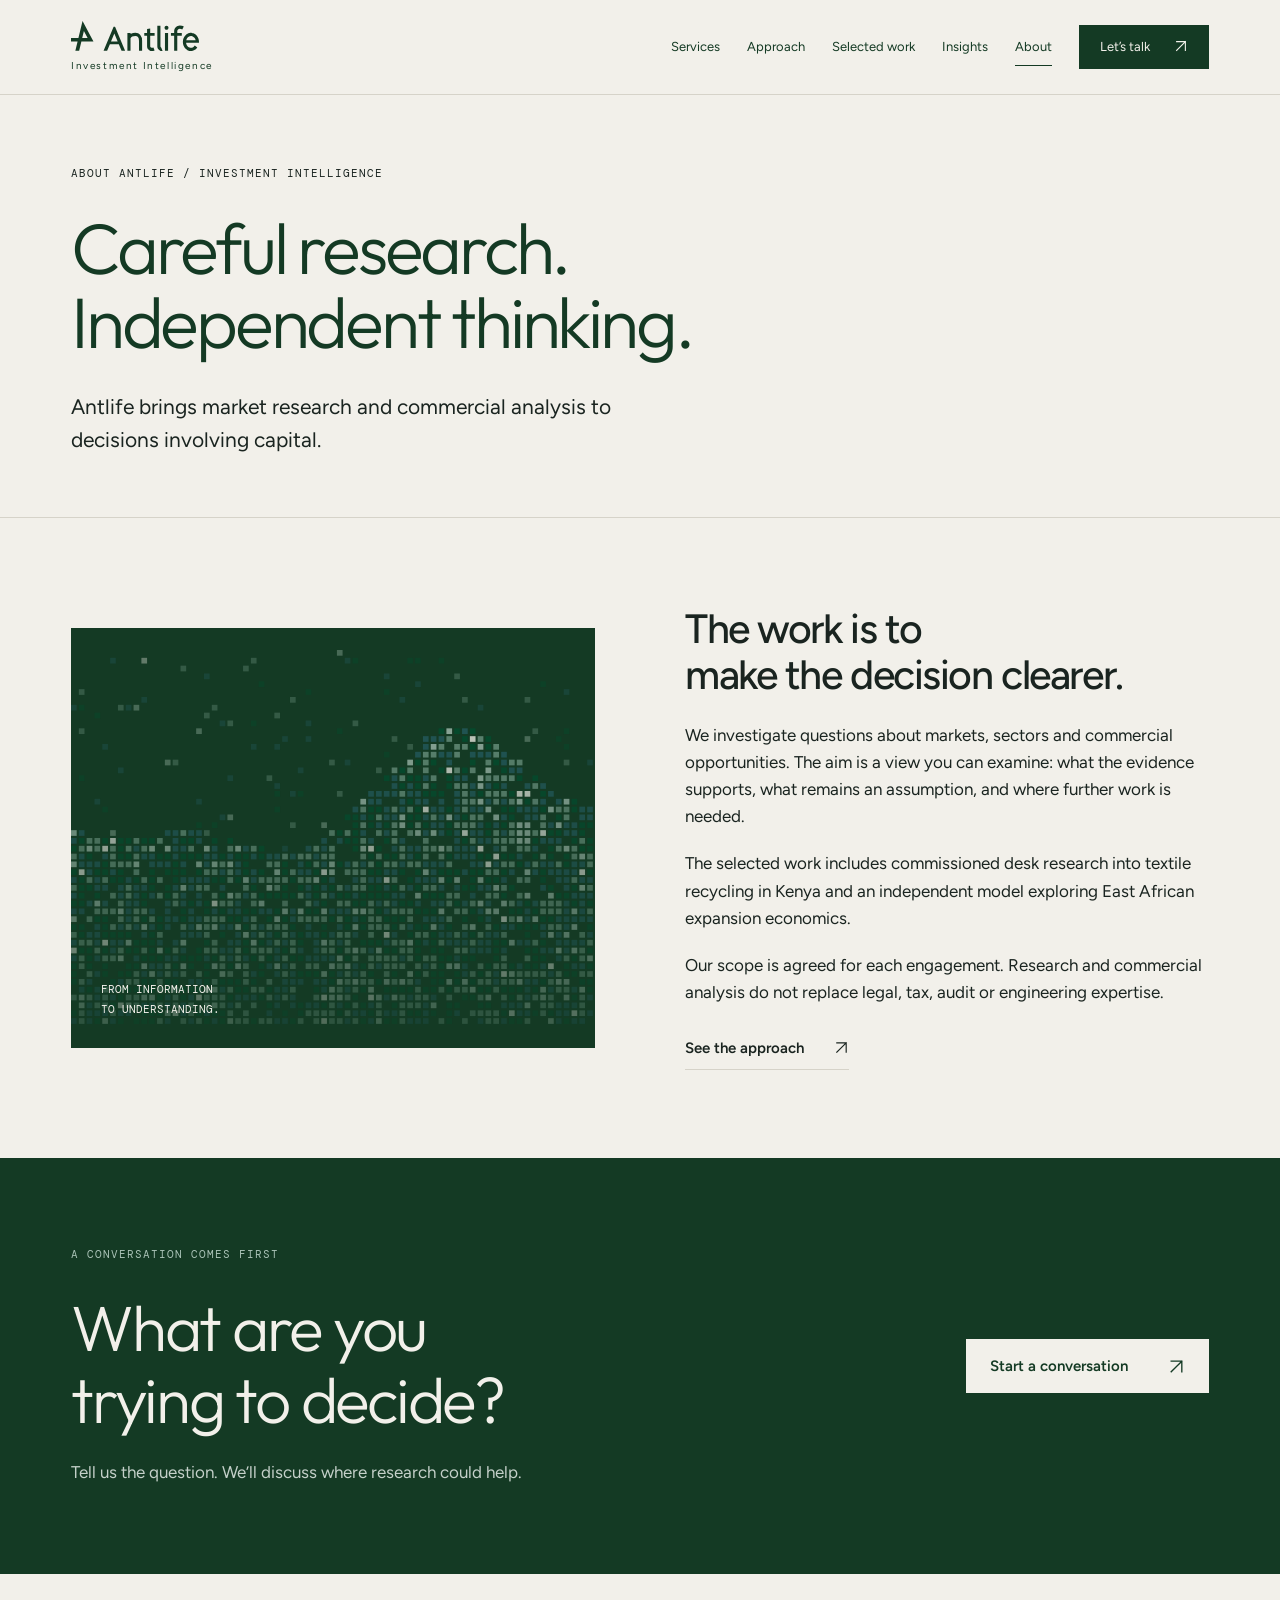
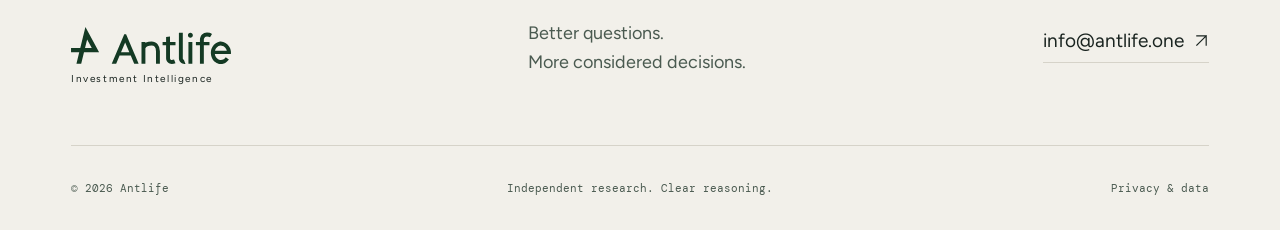
==== commit 6ab5a304: "Build Antlife variant 2 investment journal" ====
--- a/about.html
+++ b/about.html
@@ -1,5 +1,5 @@
 <!DOCTYPE html>
-<html lang="en"><head><meta charset="utf-8"><meta name="viewport" content="width=device-width,initial-scale=1"><title>About — Antlife</title><meta name="description" content="Antlife brings careful research and commercial analysis to decisions involving capital."><meta name="theme-color" content="#143A24"><meta property="og:title" content="About — Antlife"><meta property="og:description" content="Antlife brings careful research and commercial analysis to decisions involving capital."><meta property="og:type" content="website"><link rel="icon" href="/assets/brand/favicon.svg" type="image/svg+xml"><link rel="preload" href="/assets/fonts/Figtree-Regular.ttf" as="font" type="font/ttf" crossorigin><link rel="stylesheet" href="/assets/site.css"><script src="/assets/site.js" defer></script><noscript><style>@media(max-width:900px){.header-inner{flex-wrap:wrap;padding-block:18px}.site-header nav{position:static;display:flex;padding:0;width:100%;border:0}.menu-toggle{display:none}}</style></noscript></head>
-<body><a href="#main" class="skip-link">Skip to content</a>
+<html lang="en"><head><meta charset="utf-8"><meta name="viewport" content="width=device-width,initial-scale=1"><title>About — Antlife</title><meta name="description" content="Antlife brings careful research and commercial analysis to decisions involving capital."><meta name="theme-color" content="#143A24"><meta property="og:title" content="About — Antlife"><meta property="og:description" content="Antlife brings careful research and commercial analysis to decisions involving capital."><meta property="og:type" content="website"><link rel="icon" href="/assets/brand/favicon.svg" type="image/svg+xml"><link rel="preload" href="/assets/fonts/Figtree-Regular.ttf" as="font" type="font/ttf" crossorigin><link rel="stylesheet" href="/assets/site.css"><script src="/assets/site.js" defer></script><link rel="stylesheet" href="/assets/journal.css"><script src="/assets/journal.js" defer></script><noscript><style>@media(max-width:900px){.header-inner{flex-wrap:wrap;padding-block:18px}.site-header nav{position:static;display:flex;padding:0;width:100%;border:0}.menu-toggle{display:none}}</style></noscript></head>
+<body class="journal-v2"><a href="#main" class="skip-link">Skip to content</a>
 <header class="site-header"><div class="container header-inner"><a href="/" class="brand" aria-label="Antlife home"><img src="/assets/brand/logo-ivory.svg" width="132" height="30" alt="Antlife"><span>Investment Intelligence</span></a><button class="menu-toggle" aria-expanded="false" aria-controls="main-nav"><span class="menu-label">Menu</span><span class="menu-icon" aria-hidden="true"><i></i><i></i></span></button><nav id="main-nav" aria-label="Main navigation"><a href="/services" >Services</a><a href="/approach" >Approach</a><a href="/work" >Selected work</a><a href="/insights" >Insights</a><a href="/about" aria-current="page">About</a><a class="nav-cta" href="/contact" >Let’s talk<span aria-hidden="true"><svg class="arrow-icon" viewBox="0 0 16 16" aria-hidden="true" focusable="false"><path d="M3 13 13 3M3 3h10v10"/></svg></span></a></nav></div></header>
 <main id="main"><section class="page-mast container"><p class="eyebrow">About Antlife / Investment Intelligence</p><h1>Careful research.<br>Independent thinking.</h1><p class="page-lead">Antlife brings market research and commercial analysis to decisions involving capital.</p></section><section class="container section about-layout"><div class="about-art" aria-hidden="true"><img src="/assets/evidence-landscape.svg" alt="" width="737" height="528"><span>FROM INFORMATION<br>TO UNDERSTANDING.</span></div><div><h2>The work is to<br>make the decision clearer.</h2><p>We investigate questions about markets, sectors and commercial opportunities. The aim is a view you can examine: what the evidence supports, what remains an assumption, and where further work is needed.</p><p>The selected work includes commissioned desk research into textile recycling in Kenya and an independent model exploring East African expansion economics.</p><p>Our scope is agreed for each engagement. Research and commercial analysis do not replace legal, tax, audit or engineering expertise.</p><a class="text-link" href="/approach" >See the approach<span aria-hidden="true"><svg class="arrow-icon" viewBox="0 0 16 16" aria-hidden="true" focusable="false"><path d="M3 13 13 3M3 3h10v10"/></svg></span></a></div></section><section class="closing section"><div class="container closing-inner"><div><p class="eyebrow">A conversation comes first</p><h2>What are you<br>trying to decide?</h2><p>Tell us the question. We’ll discuss where research could help.</p></div><a class="button button-light" href="/contact" >Start a conversation<span aria-hidden="true"><svg class="arrow-icon" viewBox="0 0 16 16" aria-hidden="true" focusable="false"><path d="M3 13 13 3M3 3h10v10"/></svg></span></a></div></section></main><footer class="site-footer"><div class="container"><div class="footer-top"><a href="/" class="brand" aria-label="Antlife home"><img src="/assets/brand/logo-green.svg" width="160" height="37" alt="Antlife"><span>Investment Intelligence</span></a><p>Better questions.<br>More considered decisions.</p><a class="footer-email" href="mailto:info@antlife.one">info@antlife.one <svg class="arrow-icon" viewBox="0 0 16 16" aria-hidden="true" focusable="false"><path d="M3 13 13 3M3 3h10v10"/></svg></a></div><div class="footer-bottom"><span>© 2026 Antlife</span><span>Independent research. Clear reasoning.</span><a href="/privacy">Privacy &amp; data</a></div></div></footer></body></html>
--- a/assets/journal.css
+++ b/assets/journal.css
@@ -0,0 +1,185 @@
+/* Variant 2: an editorial investment journal. The approved identity stays intact. */
+.journal-v2{--side:clamp(24px,5.55vw,88px)}
+.journal-v2 .container{max-width:1500px}
+.journal-v2 .section{padding-block:88px}
+.journal-v2 .site-header{background:var(--ivory);color:var(--green);border-color:var(--stone)}
+.journal-v2 .site-header .brand img{content:url('/assets/brand/logo-green.svg');width:128px}
+.journal-v2 .header-inner{min-height:94px}
+.journal-v2 .site-header nav{font-size:13px;gap:27px}
+.journal-v2 .nav-cta{background:var(--green);color:var(--ivory);border-color:var(--green);padding:10px 20px}
+.journal-v2 .nav-cta:hover{background:var(--forest)}
+.journal-v2 .site-header nav>a:not(.nav-cta):after{background:var(--green)}
+.journal-v2 .site-header :focus-visible{outline-color:var(--teal)}
+.journal-v2 .site-header .nav-cta:focus-visible{outline-color:var(--teal)}
+.journal-home .site-header{position:absolute;top:22px;left:22px;right:22px;background:transparent;color:var(--ivory);border-bottom:1px solid #f2f0ea38}
+.journal-home .site-header .brand img{content:url('/assets/brand/logo-ivory.svg')}
+.journal-home .site-header nav>a:not(.nav-cta):after{background:var(--ivory)}
+.journal-home .site-header .nav-cta{background:var(--ivory);color:var(--green);border-color:var(--ivory)}
+.journal-home .site-header :focus-visible{outline-color:var(--ivory)}
+.journal-home .site-header .nav-cta:focus-visible{outline-color:var(--ivory)}
+.city-hero{position:relative;min-height:745px;margin:22px 22px 0;isolation:isolate;overflow:hidden;color:var(--ivory);background:var(--green)}
+.city-image,.city-shade{position:absolute;inset:0;width:100%;height:100%;object-fit:cover;z-index:-2}
+.city-image{object-position:62% center}
+.city-shade{z-index:-1;background:linear-gradient(90deg,rgba(12,35,23,.85) 0%,rgba(12,35,23,.65) 32%,rgba(12,35,23,.10) 78%),linear-gradient(0deg,rgba(12,35,23,.88),transparent 55%)}
+.city-hero-content{min-height:745px;display:flex;flex-direction:column;padding-top:126px}
+.hero-topline{display:flex;justify-content:space-between;font:10px/1.5 var(--mono);letter-spacing:.07em;color:#d5ded7}
+.hero-topline>span:last-child{font-size:9px}
+.city-copy{margin-top:auto;margin-bottom:61px;max-width:840px;padding-top:155px}
+.city-copy .eyebrow{color:var(--sage-light);font-size:10px;letter-spacing:.12em;margin-bottom:20px}
+.city-copy h1{font-size:clamp(48px,5.4vw,80px);line-height:1.05;letter-spacing:-.04em;margin-bottom:24px}
+.city-copy h1 em{color:var(--ivory)}
+.city-copy>p:not(.eyebrow){font-size:18px;line-height:1.6;color:#e0e5df;max-width:520px;margin-bottom:27px}
+.city-copy .hero-actions{margin-top:24px;gap:28px;flex-direction:row}
+.city-copy .button{min-height:49px;font-size:14px;padding-inline:20px;gap:30px}
+.city-copy .quiet-link{font-size:14px}
+.city-footer{display:flex;align-items:center;gap:25px;border-top:1px solid #f2f0ea38;padding-block:16px;font:10px/1.5 var(--mono);color:#d5ded7;min-height:70px}
+.city-footer>span:nth-child(2){margin-left:auto;font-size:9px;color:#c3d0c7}
+.city-footer>a{display:flex;align-items:center;justify-content:center;min-width:44px;min-height:44px;border-left:1px solid #f2f0ea38;margin-left:6px}
+.location-square{display:inline-block;width:5px;height:5px;background:var(--sage-light);vertical-align:middle;margin-left:12px}
+.city-hero :focus-visible,.journal-method :focus-visible,.journal-closing :focus-visible{outline-color:var(--ivory)}
+.journal-intro{display:grid;grid-template-columns:1.25fr 1fr;gap:100px;padding-bottom:60px!important}
+.journal-intro h2{font-size:clamp(30px,3.1vw,44px);line-height:1.22;font-weight:500;letter-spacing:-.035em}
+.journal-intro h2 span{color:var(--muted)}
+.journal-intro-copy{padding-top:39px;max-width:470px}
+.journal-intro-copy>p:first-child{font-size:21px;line-height:1.5;letter-spacing:-.015em}
+.journal-intro-copy>p:nth-child(2){font-size:16px;color:var(--muted)}
+.practice-band{display:grid;grid-template-columns:repeat(3,1fr);border-top:1px solid var(--stone);border-bottom:1px solid var(--stone);padding-block:23px;margin-bottom:18px;font-size:17px;color:var(--green)}
+.practice-band>span+span{border-left:1px solid var(--stone);padding-left:30px}
+.service-laboratory{background:var(--ivory)}
+.service-laboratory .section-heading{margin-bottom:36px}
+.service-laboratory h2{font-size:clamp(32px,3.2vw,46px)}
+.lens-layout{display:grid;grid-template-columns:330px minmax(0,1fr);border:1px solid #bbc3b8;background:#e9ece3}
+.lens-tabs{display:flex;flex-direction:column}
+.lens-tab{min-height:91px;padding:21px 30px 18px 24px;display:grid;grid-template-columns:27px 1fr 17px;gap:0 10px;text-align:left;border-bottom:1px solid #bfc8bc;background:transparent;align-items:start;transition:background .18s}
+.lens-tab:last-child{border-bottom:0}
+.lens-tab>span{font:10px var(--mono);color:var(--muted);padding-top:4px;grid-row:1/3}
+.lens-tab strong{font-size:16px;font-weight:500;letter-spacing:-.02em}
+.lens-tab small{grid-column:2;font-size:12px;line-height:1.5;color:var(--muted);margin-top:5px}
+.lens-tab>.arrow-icon{grid-column:3;grid-row:1;align-self:center;opacity:.5;width:13px;height:13px}
+.lens-tab[aria-selected=true]{background:var(--green);color:var(--ivory)}
+.lens-tab[aria-selected=true]>span,.lens-tab[aria-selected=true]>small{color:var(--sage-light)}
+.lens-tab:hover:not([aria-selected=true]){background:#dce3d6}
+.lens-tab:focus-visible{outline-offset:-5px}
+.lens-tab[aria-selected=true]:focus-visible{outline-color:var(--ivory)}
+.lens-panel{background:#faf9f5;padding:28px 36px 20px;min-width:0;border-left:1px solid #bbc3b8}
+.lens-panel-top{display:flex;align-items:center;justify-content:space-between;gap:20px;font:10px var(--mono);margin-bottom:24px;color:var(--muted)}
+.demo-status{display:inline-flex;align-items:center;gap:8px;text-transform:uppercase;font-size:9px;letter-spacing:.05em}
+.demo-status:before{content:'';display:inline-block;width:5px;height:5px;background:var(--teal)}
+.lens-title-row{display:flex;align-items:flex-start;justify-content:space-between;gap:25px;margin-bottom:16px}
+.lens-title-row h3{font-size:28px;line-height:1.15;max-width:280px;margin:0;letter-spacing:-.03em}
+.lens-scenarios{display:flex;gap:4px;border:1px solid #bfc8bc;padding:3px;flex-shrink:0;flex-wrap:wrap;max-width:260px}
+.lens-scenarios button{min-height:36px;font-size:11px;line-height:1.3;padding:8px 10px}
+.lens-scenarios button[aria-pressed=true]{background:var(--green);color:var(--ivory)}
+.lens-scenarios button[aria-pressed=true]:focus-visible{outline-offset:-4px;outline-color:var(--ivory)}
+.lens-unit{font:11px/1.6 var(--mono);color:var(--muted);margin-bottom:12px}
+.lens-graph{min-height:230px;display:flex;align-items:center}
+.lens-graph>svg{width:100%;height:auto;overflow:visible}
+.lens-graph svg text{font-family:var(--mono);fill:var(--muted);font-size:12px}
+.lens-graph svg .graph-value{fill:var(--green);font-size:13px}
+.graph-axis{stroke:#bcc6ba;stroke-width:1;fill:none}
+.graph-grid{stroke:#dce2d8;stroke-width:1;fill:none}
+.graph-bar{fill:var(--sage)}
+.graph-focus{fill:var(--green)}
+.graph-negative{fill:var(--clay)}
+.graph-line{stroke:var(--green);stroke-width:3;fill:none;stroke-linejoin:round}
+.graph-secondary{stroke:var(--sage);stroke-width:2;fill:none;stroke-dasharray:4 5}
+.graph-area{fill:#6f968420}
+.graph-dot{fill:var(--green);stroke:#faf9f5;stroke-width:2}
+.lens-finding{display:grid;grid-template-columns:110px 1fr;gap:24px;border-top:1px solid var(--stone);padding-top:19px;margin-top:6px}
+.lens-finding>span{font:10px/1.6 var(--mono);text-transform:uppercase;color:var(--muted);padding-top:4px}
+.lens-finding>p{font-size:16px;line-height:1.5;margin:0;min-height:70px}
+.lens-bottom{display:flex;justify-content:space-between;gap:25px;align-items:center;margin-top:18px}
+.lens-bottom>a{display:flex;align-items:center;gap:15px;min-height:44px;font-size:13px;font-weight:600}
+.lens-bottom>span{font:10px/1.6 var(--mono);color:var(--muted)}
+.lens-evidence{border-top:1px solid var(--stone);margin-top:10px;font-size:13px}
+.lens-evidence>summary{padding-block:12px;cursor:pointer;min-height:44px;color:var(--muted)}
+.lens-evidence>div{padding-block:8px 15px;max-width:650px}
+.lens-evidence p,.lens-evidence #lens-data{font-size:14px;color:var(--muted);line-height:1.65}
+.lab-footnote{font-size:13px;color:var(--muted);max-width:850px;margin-top:20px;margin-bottom:0}
+.journal-work{border-top:1px solid var(--stone)}
+.journal-feature{display:grid;grid-template-columns:1.2fr 1fr;gap:65px;margin-top:25px;align-items:center}
+.feature-art{position:relative;min-height:390px;background:var(--green);overflow:hidden;display:flex;align-items:center;justify-content:center}
+.feature-art .art-label{position:absolute;left:28px;bottom:24px;color:var(--sage-light);font-size:10px}
+.thread-diagram{display:flex;align-items:center;gap:20px;position:relative;width:80%;padding-bottom:30px}
+.thread-input{display:grid;grid-template-columns:repeat(5,12px);gap:5px;transform:rotate(-8deg)}
+.thread-input i{display:block;width:12px;height:12px;background:var(--sage);opacity:.8}
+.thread-input i:nth-child(3n){background:var(--sage-light);opacity:.5}
+.thread-input i:nth-child(7n){visibility:hidden}
+.thread-flow{height:80px;flex:1;background:repeating-linear-gradient(0deg,transparent 0 7px,#a9c2b677 7px 8px);mask-image:linear-gradient(90deg,transparent,#000 25%,#000 75%,transparent);transform:skewY(-12deg)}
+.thread-spool{width:80px;height:140px;background:repeating-linear-gradient(0deg,#6f9684 0 1px,transparent 1px 5px);border:1px solid var(--sage-light);border-radius:40%;transform:rotate(15deg)}
+.feature-copy .status{margin:0 0 22px;font-size:10px;letter-spacing:.04em}
+.feature-copy h3{font-size:clamp(35px,3.5vw,52px);font-weight:500;letter-spacing:-.04em}
+.feature-copy>p:not(.small-note){font-size:20px;line-height:1.5}
+.feature-copy .small-note{font-size:15px;max-width:420px}
+.secondary-case{display:grid;grid-template-columns:170px 1.15fr 1fr 100px 25px;align-items:center;gap:30px;border-top:1px solid var(--stone);border-bottom:1px solid var(--stone);padding:30px 0;margin-top:42px}
+.secondary-case .status{margin:0;font-size:10px}
+.secondary-case h3{font-size:25px;line-height:1.2;margin:0}
+.secondary-case p{font-size:14px;color:var(--muted);margin:0;max-width:270px}
+.secondary-chart{display:flex;flex-direction:column;gap:6px;align-items:flex-end}
+.secondary-chart>i{display:block;width:40%;height:9px;background:var(--sage)}
+.secondary-chart>i:nth-child(2){width:54%}.secondary-chart>i:nth-child(3){width:78%}.secondary-chart>i:nth-child(4){width:100%;background:var(--green)}
+.journal-method{background:var(--deep);color:var(--ivory)}
+.journal-method-grid{display:grid;grid-template-columns:1.05fr 1fr;gap:100px;align-items:center}
+.journal-method .eyebrow{color:var(--sage-light)}
+.journal-method h2{font-size:clamp(34px,3.4vw,49px)}
+.journal-method h2 em{color:var(--sage-light)}
+.journal-method p:not(.eyebrow){max-width:460px;font-size:17px;color:#c8d4cb}
+.pixel-composition{min-width:0;max-width:500px;width:100%;margin-left:auto}
+.pixel-field{display:grid;grid-template-columns:repeat(14,1fr);gap:6px;min-height:220px;align-content:center;padding:12px 8px}
+.pixel-cell{display:block;aspect-ratio:1;background:var(--sage-light);opacity:var(--o);transform:scale(.84)}
+.pixel-cell:nth-child(4n){background:var(--sage)}
+.pixel-cell:nth-child(9n){background:var(--teal)}
+.pixel-field.is-playing .pixel-cell{animation:resolve-pixel 1.6s ease-in-out 2 both;animation-delay:var(--d)}
+@keyframes resolve-pixel{0%,100%{opacity:calc(var(--o)*.5);transform:scale(.72)}50%{opacity:var(--o);transform:scale(1)}}
+.pixel-caption{display:flex;align-items:center;justify-content:space-between;gap:15px;border-top:1px solid #a9c2b650;margin-top:22px;padding-top:12px;font:10px/1.6 var(--mono);color:var(--sage-light)}
+.replay-pixels{font:10px var(--mono);text-decoration:underline;text-underline-offset:4px;min-height:44px;padding:8px 0}
+.method-foot{display:grid;grid-template-columns:repeat(4,1fr);gap:25px;padding-top:60px;font:10px/1.6 var(--mono);color:var(--sage-light)}
+.method-foot>span{border-top:1px solid #a9c2b650;padding-top:18px}
+.journal-article-card{display:grid;grid-template-columns:1fr 1fr 1fr;gap:20px 50px;position:relative;background:#e4e7dc;padding:38px 42px;min-height:300px;overflow:hidden}
+.journal-article-card>.eyebrow{grid-column:1/3;margin:0}
+.journal-article-card>h3{grid-column:1/3;font-size:38px;line-height:1.17;max-width:550px;margin:0;position:relative;z-index:1}
+.journal-article-card>p{grid-column:1/3;font-size:16px;max-width:450px;margin:0;position:relative;z-index:1}
+.article-read{grid-column:1/3;font-size:14px;display:flex;align-items:center;gap:20px;min-height:44px;position:relative;z-index:1}
+.article-grid-art{position:absolute;top:40px;right:60px;width:220px;display:grid;grid-template-columns:repeat(8,1fr);gap:7px;transform:rotate(-10deg);opacity:.7}
+.article-grid-art>i{aspect-ratio:1;display:block;background:var(--green);opacity:calc(.12 + var(--n)/60)}
+.journal-article-card:hover h3{text-decoration:underline;text-decoration-thickness:1px;text-underline-offset:6px}
+.journal-editorial-line{display:flex;gap:28px;align-items:center;border-bottom:1px solid var(--stone);padding:25px 0;font:11px/1.6 var(--mono)}
+.journal-editorial-line>p{margin:0 0 0 auto;font:14px/1.6 Figtree,Arial,sans-serif;color:var(--muted)}
+.journal-closing{background:var(--green);color:var(--ivory)}
+.journal-closing .eyebrow{color:var(--sage-light)}
+.journal-closing>.container>div{display:flex;justify-content:space-between;gap:60px;align-items:center}
+.journal-closing h2{font-size:clamp(44px,5vw,70px);font-family:Outfit,Figtree,sans-serif;font-weight:300;line-height:1.05;margin:0}
+.journal-closing p{color:#d2ddd3;font-size:17px;margin-bottom:25px}
+.journal-v2 .page-mast{padding-top:70px;padding-bottom:60px}
+.journal-v2 .page-mast h1{font-size:clamp(48px,5.6vw,80px)}
+.journal-v2 .case-mast h1{font-size:clamp(50px,5.6vw,80px)}
+.journal-v2 .case-mast{padding-bottom:65px}
+.journal-v2 .service-details{border-top:1px solid var(--stone)}
+.journal-v2 .service-detail{scroll-margin-top:40px}
+.journal-v2 .stage-panel{box-shadow:none}
+.journal-v2 .insights-pixel-intro{display:grid;grid-template-columns:1fr 1fr;gap:100px;padding-top:40px;align-items:center}
+.insights-pixel-intro>p{font-size:28px;line-height:1.4;letter-spacing:-.025em;max-width:450px}
+.insights-pixel-intro>p>span{color:var(--muted)}
+.insights-pixel-intro .pixel-composition{max-width:350px}
+.insights-pixel-intro .pixel-field{min-height:140px;gap:5px}
+.insights-pixel-intro .pixel-cell{background:var(--green)}
+.insights-pixel-intro .pixel-cell:nth-child(4n){background:var(--sage)}
+.insights-pixel-intro .pixel-caption{color:var(--muted);border-color:var(--stone)}
+.journal-v2 .site-footer{padding-top:45px}
+.journal-v2 .footer-email{gap:10px}
+.journal-v2 .article-layout aside{border-left:1px solid var(--stone);padding-left:22px}
+@media(min-width:1600px){.city-hero,.city-hero-content{min-height:810px}.city-copy{padding-top:195px}}
+@media(max-width:1200px){.lens-layout{grid-template-columns:280px minmax(0,1fr)}.lens-panel{padding:25px}.lens-title-row{flex-direction:column;gap:16px}.lens-scenarios{max-width:none}.lens-finding{grid-template-columns:90px 1fr;gap:18px}.lens-tab{padding-inline:18px;gap:0 8px}.lens-tab strong{font-size:15px}.lens-tab small{font-size:11px}.lens-bottom{gap:15px}.lens-bottom>span{font-size:9px}.secondary-case{grid-template-columns:140px 1fr 1fr 70px 20px;gap:25px}.journal-method-grid{gap:60px}.journal-v2 .site-header nav{gap:20px}.journal-feature{gap:45px}}
+@media(max-width:900px){.journal-v2 .menu-icon i{background:var(--green)}.journal-home .menu-icon i{background:var(--ivory)}.journal-v2 .site-header nav{background:var(--ivory);color:var(--green);border-color:var(--stone);font-size:18px;gap:8px}.journal-home .site-header nav{background:var(--green);color:var(--ivory)}.journal-home .site-header nav>a:not(.nav-cta):after{background:var(--ivory)}.journal-v2 .site-header .nav-cta{margin-top:8px}.journal-home .site-header .nav-cta{color:var(--green)}.journal-v2 .header-inner{min-height:84px}.city-hero,.city-hero-content{min-height:700px}.city-copy{padding-top:160px}.hero-topline>span:last-child{display:none}.city-copy h1{font-size:7.1vw}.city-copy>p:not(.eyebrow){font-size:17px}.journal-intro{gap:50px}.journal-intro-copy{padding-top:32px}.journal-intro-copy>p:first-child{font-size:19px}.practice-band{font-size:15px}.practice-band>span+span{padding-left:20px}.lens-layout{grid-template-columns:230px minmax(0,1fr)}.lens-tab{padding:20px 14px;grid-template-columns:20px 1fr 12px;min-height:96px;gap:0 7px}.lens-tab strong{font-size:14px}.lens-tab small{font-size:11px}.lens-panel{padding:22px}.lens-title-row h3{font-size:26px}.lens-graph{min-height:205px}.lens-finding{grid-template-columns:1fr;gap:7px}.lens-finding>p{font-size:15px}.lens-bottom{display:block}.lens-bottom>span{display:block;margin-top:4px;font-size:10px}.lens-unit{font-size:10px}.lens-panel-top{font-size:9px;gap:10px}.demo-status{font-size:8px}.journal-feature{gap:35px}.feature-art{min-height:340px}.feature-copy h3{font-size:37px}.feature-copy>p:not(.small-note){font-size:18px}.thread-diagram{gap:10px;width:82%}.thread-input{grid-template-columns:repeat(5,8px);gap:4px}.thread-input i{width:8px;height:8px}.thread-spool{width:60px;height:110px}.secondary-case{grid-template-columns:100px 1fr 1fr 20px;gap:20px}.secondary-chart{display:none}.secondary-case h3{font-size:22px}.secondary-case p{font-size:13px}.journal-method-grid{gap:45px}.journal-method h2{font-size:35px}.pixel-field{gap:4px;min-height:170px}.pixel-caption{font-size:9px}.replay-pixels{font-size:9px}.method-foot{gap:20px;font-size:9px}.journal-article-card{padding:30px;gap:20px}.article-grid-art{right:20px;width:170px;opacity:.4}.journal-editorial-line{gap:20px;flex-wrap:wrap}.journal-editorial-line>p{flex-basis:100%;margin:0}.journal-closing>.container>div{gap:35px}.journal-closing p{font-size:16px}.journal-closing h2{font-size:48px}.journal-v2 .insights-pixel-intro{gap:50px}.insights-pixel-intro>p{font-size:24px}}
+@media(max-width:640px){.journal-v2{--side:24px}.journal-v2 .section{padding-block:58px}.journal-home .site-header{top:10px;left:10px;right:10px}.journal-home .header-inner{padding-inline:20px;min-height:80px}.city-hero{margin:10px 10px 0;min-height:730px}.city-hero-content{min-height:730px;padding-top:115px;padding-inline:23px}.city-image{object-position:62% center}.city-shade{background:linear-gradient(0deg,rgba(12,35,23,.97) 0%,rgba(12,35,23,.58) 60%,rgba(12,35,23,.2) 100%),linear-gradient(90deg,rgba(12,35,23,.35),transparent)}.hero-topline{font-size:8px;letter-spacing:.04em}.city-copy{padding-top:205px;margin-bottom:35px}.city-copy .eyebrow{font-size:8px;letter-spacing:.07em;max-width:280px}.city-copy h1{font-size:clamp(36px,9.6vw,52px);line-height:1.06;letter-spacing:-.035em;max-width:390px;margin-bottom:20px}.city-copy>p:not(.eyebrow){font-size:15px;max-width:300px}.desktop-break{display:none}.city-copy .hero-actions{gap:12px;align-items:flex-start;flex-direction:column;margin-top:22px}.city-copy .button{min-height:48px;font-size:13px;padding-inline:18px;gap:25px}.city-copy .quiet-link{min-height:44px;font-size:13px}.city-footer{padding-block:12px;gap:10px;align-items:center;flex-wrap:wrap;font-size:9px;min-height:74px}.city-footer>span:nth-child(2){font-size:8px;max-width:190px;margin:0}.city-footer>a{margin-left:auto;min-height:44px;width:34px;min-width:34px}.city-footer>span:first-child{flex-basis:calc(100% - 50px);margin-bottom:-40px;align-self:flex-start;padding-top:7px}.city-footer>span:nth-child(2){padding-top:24px}.location-square{width:4px;height:4px;margin-left:8px}.journal-intro{grid-template-columns:1fr;gap:8px;padding-bottom:32px!important}.journal-intro h2{font-size:30px;line-height:1.25}.journal-intro-copy{padding-top:0}.journal-intro-copy>p:first-child{font-size:20px}.journal-intro-copy>p:nth-child(2){font-size:16px}.practice-band{grid-template-columns:1fr;padding:8px 0;font-size:15px;margin:0}.practice-band>span{min-height:42px;display:flex;align-items:center}.practice-band>span+span{padding-left:0;border-left:0;border-top:1px solid var(--stone)}.service-laboratory .section-heading{margin-bottom:26px}.service-laboratory h2{font-size:32px}.lens-layout{grid-template-columns:1fr;border:0;background:none}.lens-tabs{display:grid;grid-template-columns:1fr 1fr;gap:6px;margin-bottom:16px}.lens-tab{border:1px solid #bfc8bc!important;grid-template-columns:20px 1fr;gap:0 5px;padding:14px 10px;min-height:79px;background:#e9ece3}.lens-tab strong{font-size:13px;line-height:1.25}.lens-tab small{font-size:10px;line-height:1.4;grid-column:2;display:none}.lens-tab>.arrow-icon{display:none}.lens-tab>span{font-size:9px;padding-top:2px}.lens-tab[aria-selected=true]{border-color:var(--green)!important}.lens-panel{border:1px solid #bbc3b8;padding:21px 19px}.lens-panel-top{margin-bottom:22px}.lens-title-row h3{font-size:27px;max-width:none}.lens-title-row{gap:17px}.lens-scenarios{width:100%;flex-wrap:nowrap}.lens-scenarios button{min-height:44px;font-size:11px;flex:1;padding-inline:8px}.lens-unit{font-size:10px}.lens-graph{min-height:155px;margin-block:8px 20px}.lens-graph svg text{font-size:15px}.lens-graph svg .graph-value{font-size:15px}.lens-finding{padding-top:15px}.lens-finding>span{font-size:9px}.lens-finding>p{font-size:16px;min-height:0}.lens-bottom{margin-top:15px}.lens-bottom>a{font-size:14px}.lens-evidence{font-size:12px}.lab-footnote{font-size:13px}.journal-feature{grid-template-columns:1fr;gap:26px}.feature-art{min-height:280px}.feature-art .art-label{font-size:9px;left:23px}.feature-copy .status{font-size:10px;margin-bottom:18px}.feature-copy h3{font-size:39px;margin-bottom:18px}.feature-copy>p:not(.small-note){font-size:19px}.feature-copy .small-note{font-size:15px}.thread-input{grid-template-columns:repeat(5,11px);gap:5px}.thread-input i{width:11px;height:11px}.thread-spool{width:70px;height:120px}.secondary-case{grid-template-columns:1fr 22px;gap:18px;padding:25px 0;margin-top:30px}.secondary-case .status{grid-column:1/-1;font-size:10px}.secondary-case h3{font-size:27px;grid-column:1}.secondary-case p{grid-column:1;font-size:15px}.secondary-case>.arrow-icon{grid-column:2;grid-row:2}.journal-method-grid{grid-template-columns:1fr;gap:28px}.journal-method h2{font-size:35px}.journal-method p:not(.eyebrow){font-size:16px}.pixel-composition{max-width:none}.pixel-field{max-width:350px;margin-inline:auto;gap:5px;min-height:210px}.pixel-caption{font-size:9px;margin-top:16px}.replay-pixels{font-size:10px}.method-foot{grid-template-columns:1fr 1fr;gap:22px;padding-top:35px;font-size:9px}.journal-article-card{display:flex;flex-direction:column;padding:28px 24px;min-height:330px;gap:20px}.journal-article-card>h3{font-size:32px}.journal-article-card>p{font-size:15px;max-width:260px}.article-grid-art{right:-25px;top:auto;bottom:-25px;width:155px;opacity:.18}.article-read{font-size:14px;margin-top:auto}.journal-editorial-line{font-size:10px;gap:23px;padding-block:20px}.journal-editorial-line>p{font-size:13px}.journal-closing>.container>div{display:block}.journal-closing h2{font-size:48px;margin-bottom:28px}.journal-closing p{font-size:16px}.journal-closing .button{font-size:14px;min-height:50px}.journal-v2 .page-mast{padding-top:48px;padding-bottom:44px}.journal-v2 .page-mast h1{font-size:46px}.journal-v2 .case-mast h1{font-size:49px}.journal-v2 .case-mast{padding-bottom:45px}.journal-v2 .insights-pixel-intro{grid-template-columns:1fr;gap:10px;padding-top:35px}.insights-pixel-intro>p{font-size:25px;margin-bottom:8px}.insights-pixel-intro .pixel-composition{max-width:none}.insights-pixel-intro .pixel-field{min-height:155px;max-width:280px}.insights-pixel-intro .pixel-caption{margin-top:5px}.journal-v2 .article-layout aside{padding-left:0;border-left:0}}
+@media(prefers-reduced-motion:reduce){.pixel-field.is-playing .pixel-cell{animation:none!important;opacity:var(--o);transform:scale(.84)}.graph-bar,.graph-line{transition:none!important}}
+@media(min-width:901px){.city-copy{max-width:1000px;padding-top:70px;margin-bottom:50px}.city-copy h1{font-size:clamp(50px,4.8vw,74px)}}
+@media(max-width:640px){.lens-graph svg text,.lens-graph svg .graph-value{font-size:24px}}
+.chapter-nav{position:sticky;top:0;z-index:10;background:var(--ivory);border-bottom:1px solid var(--stone);box-shadow:0 6px 14px #172b2105}
+.chapter-nav>.container{display:flex;gap:40px;align-items:center;min-height:66px}
+.chapter-nav a{display:flex;gap:12px;align-items:center;min-height:48px;font-size:13px;color:var(--muted);border-bottom:2px solid transparent}
+.chapter-nav a>span{font:10px var(--mono)}
+.chapter-nav a[aria-current]{color:var(--green);border-bottom-color:var(--green)}
+.chapter-progress{position:absolute;left:0;bottom:0;height:2px;width:var(--progress,0%);background:var(--green);transition:width .18s}
+.article-layout aside a[aria-current]{color:var(--green);font-weight:600;border-left:2px solid var(--green);padding-left:12px}
+@media(max-width:640px){.chapter-nav>.container{gap:20px;overflow-x:auto;white-space:nowrap;min-height:58px}.chapter-nav a{font-size:12px;gap:8px;flex-shrink:0}.chapter-nav a>span{font-size:9px}}
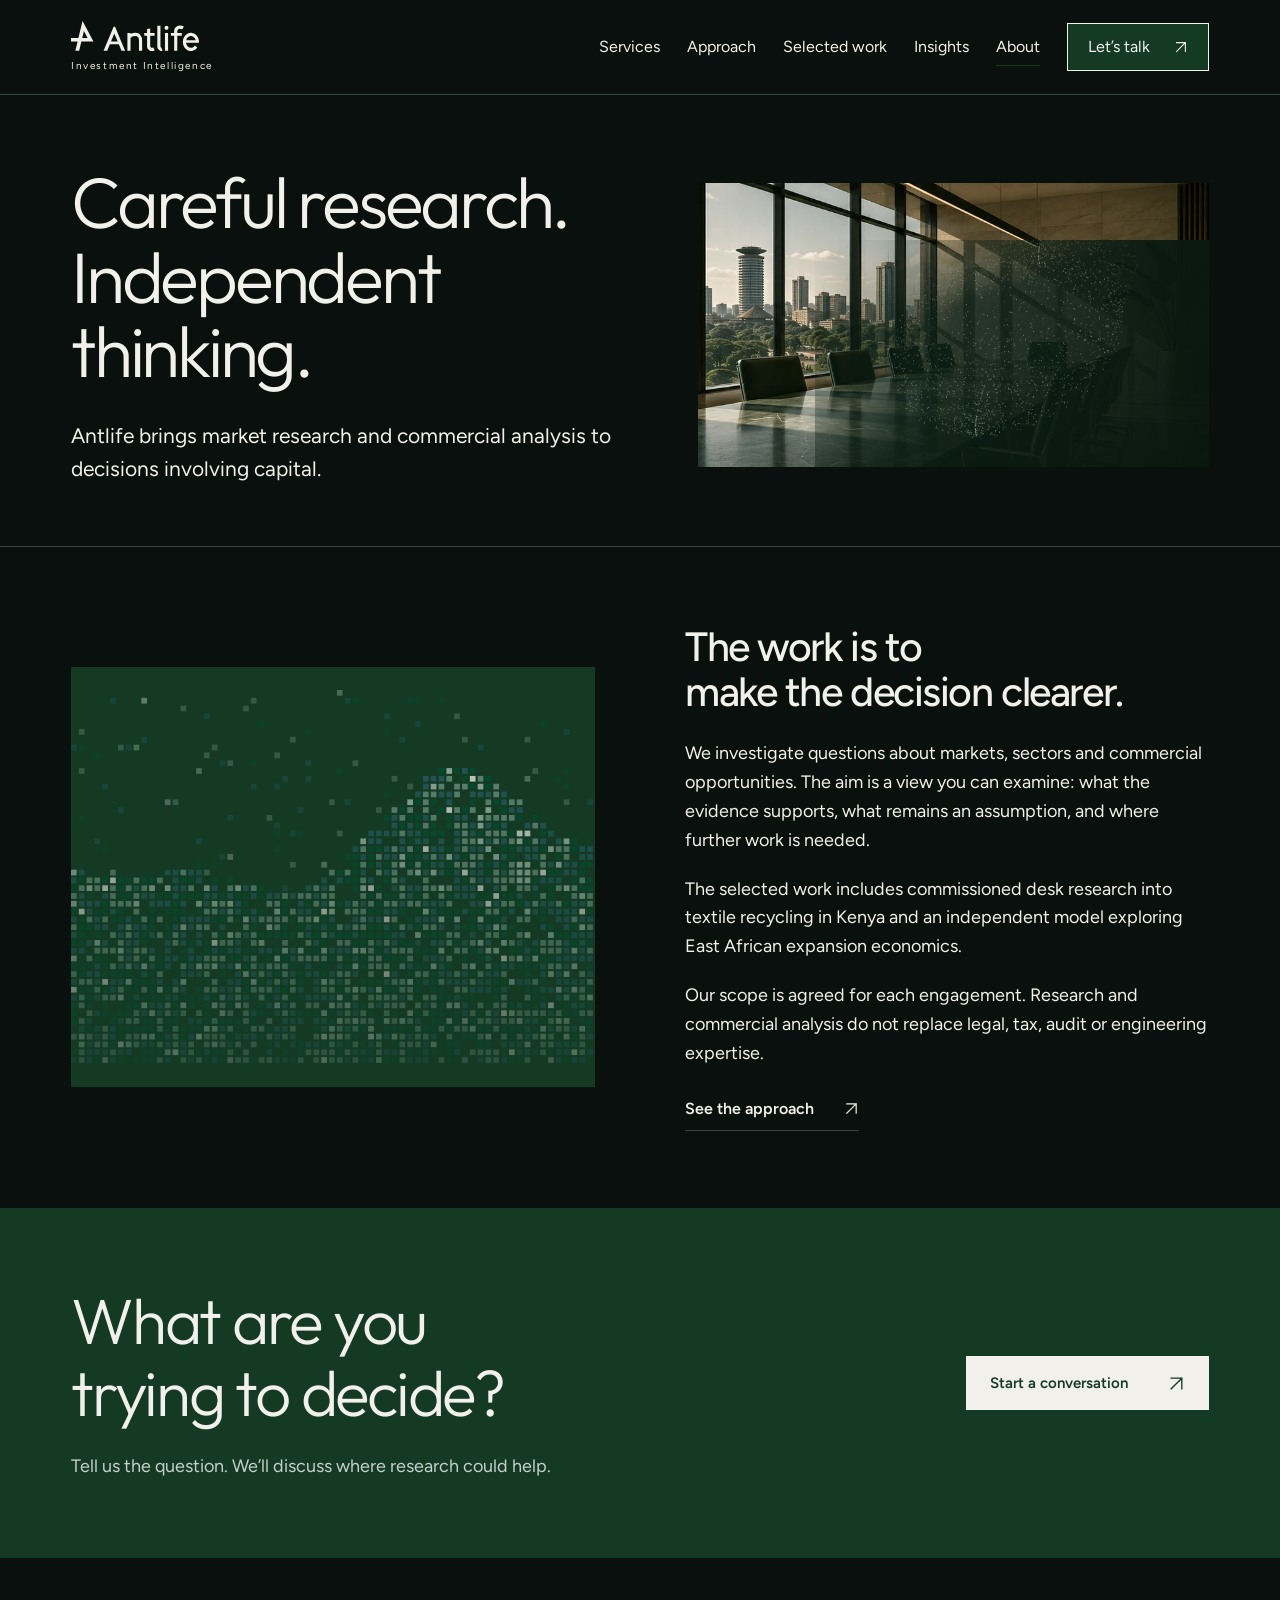
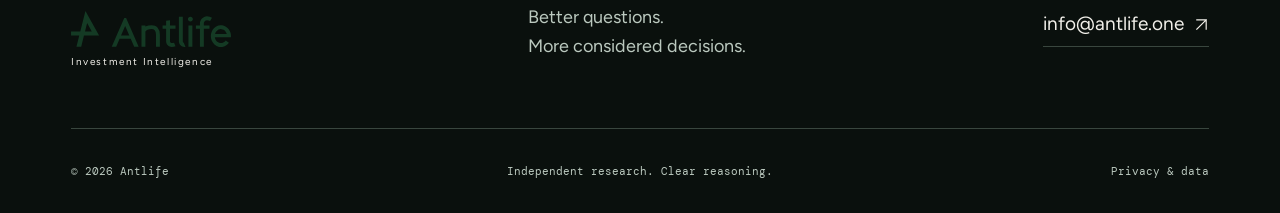
==== commit b14d58e8: "Refine Variant 2 editorial design and interactive service dashboards" ====
--- a/about.html
+++ b/about.html
@@ -1,5 +1,5 @@
 <!DOCTYPE html>
-<html lang="en"><head><meta charset="utf-8"><meta name="viewport" content="width=device-width,initial-scale=1"><title>About — Antlife</title><meta name="description" content="Antlife brings careful research and commercial analysis to decisions involving capital."><meta name="theme-color" content="#143A24"><meta property="og:title" content="About — Antlife"><meta property="og:description" content="Antlife brings careful research and commercial analysis to decisions involving capital."><meta property="og:type" content="website"><link rel="icon" href="/assets/brand/favicon.svg" type="image/svg+xml"><link rel="preload" href="/assets/fonts/Figtree-Regular.ttf" as="font" type="font/ttf" crossorigin><link rel="stylesheet" href="/assets/site.css"><script src="/assets/site.js" defer></script><link rel="stylesheet" href="/assets/journal.css"><script src="/assets/journal.js" defer></script><noscript><style>@media(max-width:900px){.header-inner{flex-wrap:wrap;padding-block:18px}.site-header nav{position:static;display:flex;padding:0;width:100%;border:0}.menu-toggle{display:none}}</style></noscript></head>
+<html lang="en"><head><meta charset="utf-8"><meta name="viewport" content="width=device-width,initial-scale=1"><title>About — Antlife</title><meta name="description" content="Antlife brings careful research and commercial analysis to decisions involving capital."><meta name="theme-color" content="#143A24"><meta property="og:title" content="About — Antlife"><meta property="og:description" content="Antlife brings careful research and commercial analysis to decisions involving capital."><meta property="og:type" content="website"><link rel="icon" href="/assets/brand/favicon.svg" type="image/svg+xml"><link rel="preload" href="/assets/fonts/Figtree-Regular.ttf" as="font" type="font/ttf" crossorigin><link rel="stylesheet" href="/assets/site.css"><script src="/assets/site.js" defer></script><link rel="stylesheet" href="/assets/journal.css"><script src="/assets/journal.js" defer></script><noscript><style>@media(max-width:900px){.header-inner{flex-wrap:wrap;padding-block:18px}.site-header nav{position:static;display:flex;padding:0;width:100%;border:0}.menu-toggle{display:none}}</style></noscript><script src="/assets/sculptures.js" defer></script></head>
 <body class="journal-v2"><a href="#main" class="skip-link">Skip to content</a>
 <header class="site-header"><div class="container header-inner"><a href="/" class="brand" aria-label="Antlife home"><img src="/assets/brand/logo-ivory.svg" width="132" height="30" alt="Antlife"><span>Investment Intelligence</span></a><button class="menu-toggle" aria-expanded="false" aria-controls="main-nav"><span class="menu-label">Menu</span><span class="menu-icon" aria-hidden="true"><i></i><i></i></span></button><nav id="main-nav" aria-label="Main navigation"><a href="/services" >Services</a><a href="/approach" >Approach</a><a href="/work" >Selected work</a><a href="/insights" >Insights</a><a href="/about" aria-current="page">About</a><a class="nav-cta" href="/contact" >Let’s talk<span aria-hidden="true"><svg class="arrow-icon" viewBox="0 0 16 16" aria-hidden="true" focusable="false"><path d="M3 13 13 3M3 3h10v10"/></svg></span></a></nav></div></header>
-<main id="main"><section class="page-mast container"><p class="eyebrow">About Antlife / Investment Intelligence</p><h1>Careful research.<br>Independent thinking.</h1><p class="page-lead">Antlife brings market research and commercial analysis to decisions involving capital.</p></section><section class="container section about-layout"><div class="about-art" aria-hidden="true"><img src="/assets/evidence-landscape.svg" alt="" width="737" height="528"><span>FROM INFORMATION<br>TO UNDERSTANDING.</span></div><div><h2>The work is to<br>make the decision clearer.</h2><p>We investigate questions about markets, sectors and commercial opportunities. The aim is a view you can examine: what the evidence supports, what remains an assumption, and where further work is needed.</p><p>The selected work includes commissioned desk research into textile recycling in Kenya and an independent model exploring East African expansion economics.</p><p>Our scope is agreed for each engagement. Research and commercial analysis do not replace legal, tax, audit or engineering expertise.</p><a class="text-link" href="/approach" >See the approach<span aria-hidden="true"><svg class="arrow-icon" viewBox="0 0 16 16" aria-hidden="true" focusable="false"><path d="M3 13 13 3M3 3h10v10"/></svg></span></a></div></section><section class="closing section"><div class="container closing-inner"><div><p class="eyebrow">A conversation comes first</p><h2>What are you<br>trying to decide?</h2><p>Tell us the question. We’ll discuss where research could help.</p></div><a class="button button-light" href="/contact" >Start a conversation<span aria-hidden="true"><svg class="arrow-icon" viewBox="0 0 16 16" aria-hidden="true" focusable="false"><path d="M3 13 13 3M3 3h10v10"/></svg></span></a></div></section></main><footer class="site-footer"><div class="container"><div class="footer-top"><a href="/" class="brand" aria-label="Antlife home"><img src="/assets/brand/logo-green.svg" width="160" height="37" alt="Antlife"><span>Investment Intelligence</span></a><p>Better questions.<br>More considered decisions.</p><a class="footer-email" href="mailto:info@antlife.one">info@antlife.one <svg class="arrow-icon" viewBox="0 0 16 16" aria-hidden="true" focusable="false"><path d="M3 13 13 3M3 3h10v10"/></svg></a></div><div class="footer-bottom"><span>© 2026 Antlife</span><span>Independent research. Clear reasoning.</span><a href="/privacy">Privacy &amp; data</a></div></div></footer></body></html>+<main id="main"><section class="page-mast container"><div class="mast-copy"><h1>Careful research.<br>Independent thinking.</h1><p class="page-lead">Antlife brings market research and commercial analysis to decisions involving capital.</p></div><div class="editorial-plate"><img src="/assets/studio.webp" alt="" loading="lazy" width="768" height="512"><canvas data-sculpture="orbit" aria-hidden="true"></canvas></div></section><section class="container section about-layout"><div class="about-art" aria-hidden="true"><img src="/assets/evidence-landscape.svg" alt="" width="737" height="528"></div><div><h2>The work is to<br>make the decision clearer.</h2><p>We investigate questions about markets, sectors and commercial opportunities. The aim is a view you can examine: what the evidence supports, what remains an assumption, and where further work is needed.</p><p>The selected work includes commissioned desk research into textile recycling in Kenya and an independent model exploring East African expansion economics.</p><p>Our scope is agreed for each engagement. Research and commercial analysis do not replace legal, tax, audit or engineering expertise.</p><a class="text-link" href="/approach" >See the approach<span aria-hidden="true"><svg class="arrow-icon" viewBox="0 0 16 16" aria-hidden="true" focusable="false"><path d="M3 13 13 3M3 3h10v10"/></svg></span></a></div></section><section class="closing section"><div class="container closing-inner"><div><h2>What are you<br>trying to decide?</h2><p>Tell us the question. We’ll discuss where research could help.</p></div><a class="button button-light" href="/contact" >Start a conversation<span aria-hidden="true"><svg class="arrow-icon" viewBox="0 0 16 16" aria-hidden="true" focusable="false"><path d="M3 13 13 3M3 3h10v10"/></svg></span></a></div></section></main><footer class="site-footer"><div class="container"><div class="footer-top"><a href="/" class="brand" aria-label="Antlife home"><img src="/assets/brand/logo-green.svg" width="160" height="37" alt="Antlife"><span>Investment Intelligence</span></a><p>Better questions.<br>More considered decisions.</p><a class="footer-email" href="mailto:info@antlife.one">info@antlife.one <svg class="arrow-icon" viewBox="0 0 16 16" aria-hidden="true" focusable="false"><path d="M3 13 13 3M3 3h10v10"/></svg></a></div><div class="footer-bottom"><span>© 2026 Antlife</span><span>Independent research. Clear reasoning.</span><a href="/privacy">Privacy &amp; data</a></div></div></footer></body></html>
--- a/assets/site.css
+++ b/assets/site.css
@@ -1,11 +1,11 @@
 @font-face{font-family:Figtree;src:url('/assets/fonts/Figtree-Regular.ttf') format('truetype');font-weight:400;font-display:swap}@font-face{font-family:Figtree;src:url('/assets/fonts/Figtree-Medium.ttf') format('truetype');font-weight:500;font-display:swap}@font-face{font-family:Figtree;src:url('/assets/fonts/Figtree-SemiBold.ttf') format('truetype');font-weight:600;font-display:swap}@font-face{font-family:Figtree;src:url('/assets/fonts/Figtree-Bold.ttf') format('truetype');font-weight:700;font-display:swap}@font-face{font-family:Outfit;src:url('/assets/fonts/Outfit-Light.ttf') format('truetype');font-weight:300;font-display:swap}@font-face{font-family:'DM Mono';src:url('/assets/fonts/DMMono-Regular.ttf') format('truetype');font-weight:400;font-display:swap}
-:root{--green:#143a24;--deep:#172b21;--forest:#004e2f;--ivory:#f2f0ea;--ink:#1a2420;--muted:#4a5a50;--stone:#d6d3c9;--sage:#6f9684;--sage-light:#a9c2b6;--navy:#152a43;--teal:#245b60;--clay:#9a4a2a;--mono:'DM Mono',monospace;--side:clamp(20px,5.55vw,80px)}*{box-sizing:border-box}html{scroll-behavior:smooth;scroll-padding-top:110px}body{margin:0;background:var(--ivory);color:var(--ink);font-family:Figtree,Arial,sans-serif;font-size:17px;line-height:1.6;-webkit-font-smoothing:antialiased}a{color:inherit;text-decoration:none}button,input,select,textarea{font:inherit}button,a,input,select,textarea{-webkit-tap-highlight-color:transparent}button{cursor:pointer}button:disabled{cursor:wait;opacity:.65}img{max-width:100%;height:auto}p{margin:0 0 20px}h1,h2,h3{font-weight:500;line-height:1.12;letter-spacing:-.035em;margin:0 0 24px}h1{font-family:Outfit,Figtree,sans-serif;font-weight:300;font-size:clamp(52px,6.3vw,92px);line-height:1.04;letter-spacing:-.045em}h2{font-size:clamp(30px,3.2vw,46px);font-weight:500}h3{font-size:24px;letter-spacing:-.025em}em{font-style:normal}button{border:0;background:none;color:inherit}.container{width:100%;max-width:1600px;margin-inline:auto;padding-inline:var(--side)}.section{padding-block:104px}.eyebrow{font-family:var(--mono);font-size:11px;line-height:1.6;letter-spacing:.09em;text-transform:uppercase;margin-bottom:28px}.muted{color:var(--muted)}.small-note{font-size:14px;line-height:1.6;color:var(--muted)}.button{display:inline-flex;min-height:52px;align-items:center;justify-content:space-between;gap:40px;padding:14px 24px;background:var(--green);color:var(--ivory);font-size:15px;font-weight:600;transition:background .18s,color .18s}.button:hover{background:var(--forest)}.button span{font:22px Arial,sans-serif}.button-light{background:var(--ivory);color:var(--green)}.button-light:hover{background:#fff}.text-link{display:inline-flex;align-items:center;gap:30px;min-height:44px;font-size:15px;font-weight:600;border-bottom:1px solid var(--stone)}.text-link:hover{border-color:currentColor}.quiet-link{min-height:48px;display:inline-flex;gap:20px;align-items:center;font-size:15px;border-bottom:1px solid #ffffff50}.quiet-link span{font-size:20px}.skip-link{position:fixed;top:-100px;left:20px;background:var(--ivory);padding:12px 20px;z-index:100}.skip-link:focus{top:10px}:focus-visible{outline:2px solid var(--teal);outline-offset:5px}.site-header :focus-visible,.hero :focus-visible,.method-section :focus-visible,.closing :focus-visible,.case-mast :focus-visible,.about-art :focus-visible{outline-color:var(--ivory)}[hidden]{display:none!important}
-.site-header{background:var(--green);color:var(--ivory);position:relative;z-index:20;border-bottom:1px solid #ffffff24}.header-inner{min-height:104px;display:flex;align-items:center;justify-content:space-between;gap:32px}.brand{display:inline-flex;flex-direction:column;align-items:flex-start;gap:8px;flex-shrink:0;padding:8px 0}.brand img{display:block}.brand span{font-size:10px;letter-spacing:.16em;line-height:1.4}.site-header nav{display:flex;align-items:center;gap:30px;font-size:14px}.site-header nav>a:not(.nav-cta){min-height:44px;display:flex;align-items:center;position:relative}.site-header nav>a:not(.nav-cta):after{content:'';position:absolute;left:0;right:100%;bottom:3px;height:1px;background:var(--sage-light);transition:right .18s}.site-header nav>a:hover:after,.site-header nav>a[aria-current]:after{right:0}.nav-cta{display:flex;align-items:center;gap:24px;border:1px solid #ffffff55;min-height:44px;padding:8px 17px}.nav-cta:hover{background:var(--ivory);color:var(--green)}.menu-toggle{display:none}
+:root{--green:#143a24;--deep:#172b21;--forest:#004e2f;--ivory:#f2f0ea;--ink:#1a2420;--muted:#4a5a50;--stone:#39463e;--sage:#6f9684;--sage-light:#a9c2b6;--navy:#102318;--teal:#346147;--clay:#476752;--mono:'DM Mono',monospace;--side:clamp(20px,5.55vw,80px)}*{box-sizing:border-box}html{scroll-behavior:smooth;scroll-padding-top:110px}body{margin:0;background:var(--black);color:var(--ivory);font-family:Figtree,Arial,sans-serif;font-size:17px;line-height:1.6;-webkit-font-smoothing:antialiased}a{color:inherit;text-decoration:none}button,input,select,textarea{font:inherit}button,a,input,select,textarea{-webkit-tap-highlight-color:transparent}button{cursor:pointer}button:disabled{cursor:wait;opacity:.65}img{max-width:100%;height:auto}p{margin:0 0 20px}h1,h2,h3{font-weight:500;line-height:1.12;letter-spacing:-.035em;margin:0 0 24px}h1{font-family:Outfit,Figtree,sans-serif;font-weight:300;font-size:clamp(52px,6.3vw,92px);line-height:1.04;letter-spacing:-.045em}h2{font-size:clamp(30px,3.2vw,46px);font-weight:500}h3{font-size:24px;letter-spacing:-.025em}em{font-style:normal}button{border:0;background:none;color:inherit}.container{width:100%;max-width:1600px;margin-inline:auto;padding-inline:var(--side)}.section{padding-block:104px}.eyebrow{font-family:var(--mono);font-size:11px;line-height:1.6;letter-spacing:.09em;text-transform:uppercase;margin-bottom:28px}.muted{color:var(--subtle)}.small-note{font-size:14px;line-height:1.6;color:var(--subtle)}.button{display:inline-flex;min-height:52px;align-items:center;justify-content:space-between;gap:40px;padding:14px 24px;background:var(--green);color:var(--ivory);font-size:15px;font-weight:600;transition:background .18s,color .18s}.button:hover{background:var(--forest)}.button span{font:22px Arial,sans-serif}.button-light{background:var(--black);color:var(--ivory)}.button-light:hover{background:var(--paper)}.text-link{display:inline-flex;align-items:center;gap:30px;min-height:44px;font-size:15px;font-weight:600;border-bottom:1px solid var(--stone)}.text-link:hover{border-color:currentColor}.quiet-link{min-height:48px;display:inline-flex;gap:20px;align-items:center;font-size:15px;border-bottom:1px solid #ffffff50}.quiet-link span{font-size:20px}.skip-link{position:fixed;top:-100px;left:20px;background:var(--black);padding:12px 20px;z-index:100}.skip-link:focus{top:10px}:focus-visible{outline:2px solid var(--teal);outline-offset:5px}.site-header :focus-visible,.hero :focus-visible,.method-section :focus-visible,.closing :focus-visible,.case-mast :focus-visible,.about-art :focus-visible{outline-color:var(--ivory)}[hidden]{display:none!important}
+.site-header{background:var(--green);color:var(--ivory);position:relative;z-index:20;border-bottom:1px solid #ffffff24}.header-inner{min-height:104px;display:flex;align-items:center;justify-content:space-between;gap:32px}.brand{display:inline-flex;flex-direction:column;align-items:flex-start;gap:8px;flex-shrink:0;padding:8px 0}.brand img{display:block}.brand span{font-size:10px;letter-spacing:.16em;line-height:1.4}.site-header nav{display:flex;align-items:center;gap:30px;font-size:14px}.site-header nav>a:not(.nav-cta){min-height:44px;display:flex;align-items:center;position:relative}.site-header nav>a:not(.nav-cta):after{content:'';position:absolute;left:0;right:100%;bottom:3px;height:1px;background:var(--sage-light);transition:right .18s}.site-header nav>a:hover:after,.site-header nav>a[aria-current]:after{right:0}.nav-cta{display:flex;align-items:center;gap:24px;border:1px solid #ffffff55;min-height:44px;padding:8px 17px}.nav-cta:hover{background:var(--black);color:var(--ivory)}.menu-toggle{display:none}
 .hero{background:var(--green);color:var(--ivory);position:relative;overflow:hidden}.hero-grid{display:grid;grid-template-columns:1.12fr 1fr;align-items:center;min-height:650px;gap:16px;padding-top:62px;padding-bottom:70px}.hero-copy{position:relative;z-index:1}.hero .eyebrow{color:var(--sage-light);font-size:10px}.hero h1{font-size:clamp(56px,6.4vw,96px);margin-bottom:28px;white-space:nowrap}.hero h1 em{color:var(--sage-light)}.hero-lead{font-size:22px;margin-bottom:14px}.hero-description{max-width:420px;color:#d1dcd5;font-size:16px;line-height:1.7}.hero-actions{display:flex;align-items:center;gap:30px;margin-top:32px}.hero-visual{align-self:stretch;display:flex;flex-direction:column;justify-content:center;position:relative;padding:28px 0 12px 22px;min-width:0}.hero-visual:before{content:'';position:absolute;inset:60px -100px 40px 0;background:radial-gradient(ellipse,#6f968419,transparent 65%);pointer-events:none}.visual-top{display:flex;justify-content:space-between;font:9px var(--mono);letter-spacing:.1em;color:var(--sage-light);border-top:1px solid #a9c2b63a;padding-top:16px;margin-left:24px}.hero-visual img{width:115%;max-width:none;margin:10px -10% 0 -3%;opacity:.95;mask-image:linear-gradient(to bottom,#000 65%,transparent 100%)}.visual-caption{display:flex;align-items:center;gap:14px;padding:0 0 12px 40px;font-size:14px;line-height:1.5}.visual-caption small{color:var(--sage-light);font-size:12px}.signal-dot{width:7px;height:7px;background:var(--sage-light);box-shadow:0 0 0 6px #a9c2b611}.crosshair{margin-left:auto;font-size:32px;font-weight:300;color:var(--sage-light)}.hero-bottom{display:flex;align-items:center;gap:36px;min-height:72px;position:relative;font:10px var(--mono);letter-spacing:.04em;text-transform:uppercase}.hero-bottom:before{content:'';position:absolute;left:var(--side);right:var(--side);top:0;border-top:1px solid #a9c2b63a}.hero-bottom>span{color:var(--sage-light)}.hero-bottom>a{margin-left:auto;min-height:44px;display:flex;align-items:center;gap:26px}
-.intro{display:grid;grid-template-columns:1.5fr 1fr;gap:80px;padding-top:108px;padding-bottom:110px}.intro h2{font-size:clamp(28px,3vw,43px);line-height:1.22}.intro-note{padding-top:42px;max-width:420px;font-size:17px}.intro-note p:first-child{font-size:20px}.services-section{background:#e9e8e0;border-top:1px solid var(--stone);border-bottom:1px solid var(--stone)}.section-heading{display:flex;align-items:flex-end;justify-content:space-between;gap:40px;margin-bottom:46px}.section-heading h2{margin-bottom:0}.section-heading>.text-link{margin-bottom:4px}.heading-note{max-width:370px;font-size:15px;color:var(--muted);margin-bottom:4px}.service-grid{display:grid;grid-template-columns:repeat(3,1fr);border-top:1px solid #a3aaa0;border-bottom:1px solid #a3aaa0}.service-card{padding:30px 30px 26px 0;display:flex;flex-direction:column;min-height:310px;position:relative;transition:background .18s}.service-card+ .service-card{border-left:1px solid #c4c8bd;padding-left:30px}.service-number{font:12px var(--mono);color:var(--muted);letter-spacing:.03em;display:block}.service-card h3{margin-top:24px;max-width:230px;font-size:26px}.service-card p{font-size:15px;max-width:320px;color:var(--muted)}.card-foot{font-size:11px;font-family:var(--mono);display:flex;justify-content:space-between;gap:12px;align-items:center;margin-top:auto;padding-top:18px}.card-foot>span{font:24px Arial,sans-serif}.service-card:hover{background:#f2f0ea80}.services-strip{display:flex;justify-content:space-between;gap:20px;font-size:13px;color:var(--muted);padding-top:22px}.work-grid{display:grid;grid-template-columns:1fr 1fr;gap:48px}.work-art{height:310px;position:relative;overflow:hidden;padding:27px 30px;display:flex;flex-direction:column;justify-content:space-between}.art-label,.art-bottom{font:10px var(--mono);letter-spacing:.08em;position:relative;z-index:2}.art-bottom{font-size:11px;letter-spacing:0}.yarn-art{background:var(--green);color:var(--ivory)}.yarn-lines{position:absolute;inset:70px 0 50px;transform:rotate(-12deg);background:repeating-linear-gradient(0deg,transparent 0 8px,#a9c2b660 8px 9px,transparent 9px 14px);mask-image:radial-gradient(ellipse,#000 10%,transparent 68%)}.yarn-lines:after{content:'';position:absolute;inset:0;background:repeating-linear-gradient(90deg,transparent 0 18px,#143a24 18px 21px);transform:rotate(25deg);opacity:.9}.expansion-art{background:var(--navy);color:var(--ivory)}.mini-chart{position:absolute;inset:80px 55px 70px 60px;display:flex;flex-direction:column;gap:15px;border-right:1px solid #9db7cf55;align-items:flex-end}.mini-chart i{display:block;width:var(--bar);height:22px;background:#9db7cf66;transition:width .2s}.mini-chart i:first-child{background:var(--sage-light)}.work-meta{display:flex;justify-content:space-between;font:10px var(--mono);text-transform:uppercase;letter-spacing:.05em;color:var(--muted);margin:24px 0 16px}.work-card h3{font-size:30px;margin-bottom:12px}.work-card>p{font-size:16px;max-width:470px;color:var(--muted);margin-bottom:10px}.work-card .text-link{border:0;font-size:14px}.status{display:block;font:11px var(--mono);color:var(--muted);margin-top:12px}.work-card:hover h3{text-decoration:underline;text-decoration-thickness:1px;text-underline-offset:6px}.work-card:hover .yarn-lines{opacity:.7}.work-card:focus-visible{outline-offset:10px}.method-section{background:var(--deep);color:var(--ivory)}.method-layout{display:grid;grid-template-columns:1.25fr 1fr;gap:100px}.method-section .eyebrow{color:var(--sage-light)}.method-section h2{font-size:clamp(32px,3.4vw,48px);line-height:1.2}.method-section h2 em{color:var(--sage-light)}.light-link{border-color:#a9c2b650}.principles>div{display:grid;grid-template-columns:40px 1fr;border-top:1px solid #a9c2b655;padding-top:24px;margin-bottom:22px;column-gap:18px}.principles>div>span{grid-row:1/3;font:11px var(--mono);color:var(--sage-light);padding-top:5px}.principles h3{font-size:22px;margin-bottom:10px}.principles p{color:#c4d0c9;font-size:15px;margin:0}.insights-teaser{display:grid;grid-template-columns:1fr 1fr;gap:100px;align-items:center}.insights-teaser>div>p:not(.eyebrow){max-width:390px;color:var(--muted)}.observation{border-top:1px solid var(--stone);border-bottom:1px solid var(--stone);padding:34px 0}.observation blockquote{font-size:34px;letter-spacing:-.03em;line-height:1.3;margin:30px 0}.observation>a{font-size:14px;display:inline-flex;align-items:center;min-height:44px}.closing{background:var(--green);color:var(--ivory)}.closing .eyebrow{color:var(--sage-light)}.closing-inner{display:flex;align-items:center;justify-content:space-between;gap:40px}.closing h2{font-family:Outfit,Figtree,sans-serif;font-weight:300;font-size:clamp(44px,5vw,70px)}.closing p:not(.eyebrow){color:#c4d0c9;margin:0}.site-footer{padding-block:60px 0}.footer-top{display:flex;align-items:flex-start;justify-content:space-between;gap:40px;padding-bottom:48px}.footer-top>p{font-size:18px;color:var(--muted)}.footer-email{display:flex;align-items:center;min-height:44px;font-size:19px;border-bottom:1px solid var(--stone)}.footer-bottom{display:flex;align-items:center;justify-content:space-between;gap:25px;border-top:1px solid var(--stone);font:10px var(--mono);color:var(--muted);padding-block:20px}.footer-bottom>a{min-height:44px;display:flex;align-items:center}
-.page-mast{padding-top:88px;padding-bottom:74px;border-bottom:1px solid var(--stone)}.page-mast h1{max-width:1100px;color:var(--green)}.page-lead{max-width:630px;font-size:21px;line-height:1.6;margin:30px 0 0}.service-details{padding-block:10px 40px}.service-detail{display:grid;grid-template-columns:70px 1fr 1fr;gap:35px;border-bottom:1px solid var(--stone);padding:52px 0;scroll-margin-top:30px}.service-detail h2{font-size:32px}.service-sub{color:var(--muted)}.service-detail>div>p{max-width:490px}.output{font:12px/1.7 var(--mono);color:var(--green);padding-top:10px}.service-detail .text-link{margin-top:10px}.support-panel{padding:48px;background:#e6e7dd;max-width:1000px}.support-panel p:last-child{max-width:680px;margin-bottom:0}.process-list{padding-block:20px 80px}.process-list article{display:grid;grid-template-columns:150px 1fr 1fr;gap:40px;padding:45px 0;border-bottom:1px solid var(--stone)}.process-list h2{font-size:29px;margin:0}.process-list p{max-width:430px;margin:0;color:var(--muted)}.evidence-section{background:#e5e7de}.evidence-grid{display:grid;grid-template-columns:repeat(4,1fr);gap:36px}.evidence-grid article{border-top:1px solid #b9c2b5;padding-top:28px}.evidence-grid h3{font-size:21px;margin-top:20px}.evidence-grid p{font-size:15px;color:var(--muted)}.evidence-dot{display:block;width:12px;height:12px;background:var(--green)}.evidence-dot.client{background:var(--teal)}.evidence-dot.model{background:var(--navy)}.evidence-dot.judgement{background:var(--clay)}.work-index{padding-top:64px}.case-mast{background:var(--green);color:var(--ivory);padding:35px 0 70px}.back-link{display:inline-flex;align-items:center;min-height:44px;font-size:13px;margin-bottom:36px}.case-mast .eyebrow{color:var(--sage-light)}.case-mast h1 em{color:var(--sage-light)}.case-mast .page-lead{color:#d1dcd5}.case-tags{display:flex;flex-wrap:wrap;gap:20px;margin-top:38px;font:10px var(--mono);text-transform:uppercase;letter-spacing:.04em}.case-tags span{border-top:1px solid #ffffff40;padding-top:12px}.navy-mast{background:var(--navy)}.case-intro{display:grid;grid-template-columns:1fr 1.1fr;gap:100px}.case-intro>div{max-width:650px}.case-intro h2{font-size:42px}.case-explorer{background:#e5e7de}.stage-tabs{display:grid;grid-template-columns:repeat(4,1fr);border-bottom:1px solid #aab4a5}.stage-tabs button{font:12px var(--mono);text-align:left;min-height:56px;border-bottom:3px solid transparent;padding:14px 16px}.stage-tabs button[aria-selected=true]{background:var(--green);color:var(--ivory);border-bottom-color:var(--green)}.stage-tabs button:focus-visible{outline-offset:-5px}.stage-tabs button[aria-selected=true]:focus-visible{outline-color:var(--ivory)}.stage-panel{display:grid;grid-template-columns:1fr 1fr;min-height:400px;background:var(--ivory);margin-top:30px}.stage-diagram{background:var(--green);color:var(--ivory);display:flex;flex-direction:column;align-items:center;justify-content:center;gap:35px;padding:35px}.stage-diagram>span{font:12px var(--mono);text-align:center}.pixel-material{display:grid;grid-template-columns:repeat(4,26px);gap:7px;transform:rotate(-10deg);transition:transform .18s}.pixel-material i{width:26px;height:26px;background:var(--sage);display:block}.pixel-material i:nth-child(3n){background:var(--sage-light)}.pixel-material i:nth-child(5n){opacity:.3}.stage-panel[data-step="1"] .pixel-material{transform:rotate(0);gap:15px}.stage-panel[data-step="2"] .pixel-material{transform:rotate(45deg)}.stage-panel[data-step="3"] .pixel-material{transform:rotate(0) scale(.8)}.stage-content{padding:42px}.stage-content h3{font-size:30px}.stage-content>p{font-size:16px}.stage-caveat{border-left:2px solid var(--sage);padding-left:18px;margin-top:25px}.stage-caveat>span{font:11px var(--mono);text-transform:uppercase}.stage-caveat p{font-size:14px;color:var(--muted);margin-top:9px}.stage-controls{display:flex;gap:22px;align-items:center;margin-top:25px}.stage-controls>span{font:11px var(--mono)}.icon-button{width:44px;height:44px;border:1px solid var(--stone)}.icon-button:hover{background:#e2e5d9}.case-reading{display:grid;grid-template-columns:1fr 1.3fr;gap:100px}.reading-sidebar{position:sticky;top:40px;align-self:start}.reading-body h3{margin-top:38px}.large-copy{font-size:24px;line-height:1.5;letter-spacing:-.02em}.source-details{margin-top:32px;border-top:1px solid var(--stone);border-bottom:1px solid var(--stone);font-size:14px}.source-details summary{cursor:pointer;padding:20px 0;min-height:60px;font-weight:600}.source-details>div{padding-block:8px 20px}.source-details p{font-size:14px;color:var(--muted)}.source-details p:last-child{margin-bottom:0}.model-section{background:#e4e8e6}.model-section .section-heading{align-items:center}.segmented{display:flex;border:1px solid #a7b5a7;padding:4px;gap:4px}.segmented button{min-height:44px;padding:8px 18px;font-size:13px}.segmented button.active{background:var(--green);color:var(--ivory)}.segmented button.active:focus-visible{outline-color:var(--ivory);outline-offset:-4px}.chart-units{font:12px/1.6 var(--mono);color:var(--muted);margin-bottom:30px}.loss-chart{border-top:1px solid #b2bcb3;border-bottom:1px solid #b2bcb3;padding:30px 0}.loss-row{display:grid;grid-template-columns:120px 1fr 100px;align-items:center;gap:28px;min-height:65px}.loss-name{font-size:15px}.loss-track{height:30px;display:flex;justify-content:flex-end;background:repeating-linear-gradient(90deg,transparent 0 calc(20% - 1px),#b6c3b580 calc(20% - 1px) 20%);border-right:1px solid var(--ink)}.loss-bar{display:block;height:30px;width:var(--loss);background:var(--green);transition:width .2s}.loss-value{font:13px var(--mono)}.chart-caption{font-size:15px;margin-top:20px;color:var(--muted)}table{border-collapse:collapse;width:100%;text-align:left;font-size:14px}th,td{padding:12px 15px;border-bottom:1px solid var(--stone)}th:first-child,td:first-child{padding-left:0}table caption{text-align:left;font:12px var(--mono);margin-bottom:15px}tbody td{font-family:var(--mono);font-size:12px}.table-scroll{overflow-x:auto}.scenario-layout{display:grid;grid-template-columns:1fr 1fr;gap:100px}.scenario-layout>div:first-child>p{max-width:480px}.scenario-card{padding:38px;background:white;border:1px solid var(--stone)}.scenario-card h3{font-size:24px}.scenario-card label{display:flex;justify-content:space-between;gap:20px;font-size:14px;margin-top:24px}.scenario-card output{font:14px var(--mono);white-space:nowrap}.scenario-card input[type=range]{display:block;width:100%;min-height:44px;margin:0;accent-color:var(--green);cursor:pointer}.scenario-result{background:var(--ivory);padding:24px;margin-top:25px;border-left:3px solid var(--green)}.scenario-result>span{font:10px var(--mono);text-transform:uppercase}.scenario-result strong{display:block;font-size:43px;letter-spacing:-.04em;font-weight:500;color:var(--clay);margin-block:5px 10px}.scenario-result p{font-size:14px;margin-bottom:10px}.scenario-result p:last-child{margin:0}.scenario-result.positive strong{color:var(--green)}.formula{font-size:13px;color:var(--muted);margin:20px 0 10px}.text-button{min-height:44px;text-decoration:underline;font-size:14px;padding:0}.insights-index{padding-top:45px}.filter-row{display:flex;flex-wrap:wrap;gap:10px;border-bottom:1px solid var(--stone);padding-bottom:28px}.filter{min-height:44px;padding:10px 22px;border:1px solid var(--stone);font-size:14px}.filter.active{background:var(--green);color:var(--ivory);border-color:var(--green)}.filter.active:focus-visible{outline-offset:3px}.insight-row{display:grid;grid-template-columns:180px 1fr 45px;gap:30px;padding:42px 0;border-bottom:1px solid var(--stone);align-items:start}.insight-kind{font:11px var(--mono);color:var(--muted);padding-top:5px}.insight-row h2{font-size:30px;max-width:650px;margin-bottom:12px}.insight-row p{font-size:16px;color:var(--muted);margin:0}.insight-arrow{font-size:25px}.insight-row:hover h2{text-decoration:underline;text-decoration-thickness:1px;text-underline-offset:5px}#filter-status{margin-top:20px}.editorial-note{display:grid;grid-template-columns:1fr 2fr;gap:40px;background:#e5e7de;margin-top:60px;padding:36px}.editorial-note p{font-size:15px;max-width:700px}.editorial-note p:last-child{margin:0}.article{padding-block:45px 100px}.article h1{max-width:1100px;color:var(--green)}.article-deck{font-size:24px;max-width:650px;margin-top:35px;margin-bottom:60px}.article-layout{display:grid;grid-template-columns:260px 1fr;gap:70px;border-top:1px solid var(--stone);padding-top:45px}.article-layout aside{position:sticky;top:35px;align-self:start}.article-layout aside a{display:block;min-height:44px;font-size:14px;color:var(--muted);padding-block:10px}.article-body{max-width:720px;font-size:19px}.article-body h2{font-size:32px;margin-top:45px}.article-body blockquote{border-left:3px solid var(--green);margin:40px 0;padding:15px 30px;font-size:30px;letter-spacing:-.03em;line-height:1.4}.article-source{border-top:1px solid var(--stone);padding-top:30px;margin-top:50px;font-size:14px;color:var(--muted)}.article-source p{margin-top:10px}.about-layout{display:grid;grid-template-columns:1fr 1fr;gap:90px;align-items:center}.about-art{background:var(--green);position:relative;min-height:420px;display:flex;align-items:center;overflow:hidden}.about-art>img{width:130%;max-width:none}.about-art>span{position:absolute;bottom:28px;left:30px;font:11px/1.8 var(--mono);color:var(--ivory)}.about-layout>div>p{max-width:580px}.contact-layout{display:grid;grid-template-columns:1fr 1.25fr;gap:100px;align-items:start;padding-top:60px}.contact-note>p{max-width:380px}.contact-email{display:inline-flex;align-items:center;min-height:48px;border-bottom:1px solid var(--stone);font-size:21px;margin-block:10px 35px}.contact-steps{margin-top:40px;display:flex;flex-direction:column;gap:16px;font:11px var(--mono);color:var(--muted);border-top:1px solid var(--stone);padding-top:30px}.contact-form{padding:38px;background:#fff;border:1px solid var(--stone)}.form-row{display:grid;grid-template-columns:1fr 1fr;gap:20px}.field{margin-bottom:24px}.field label{display:block;font-size:14px;font-weight:600;margin-bottom:9px}.field label span{font-size:12px;color:var(--muted);font-weight:400}.field input,.field select,.field textarea{width:100%;border:1px solid #889589;border-radius:0;background:transparent;padding:12px;min-height:48px;font-size:16px;color:var(--ink)}.field textarea{resize:vertical}.form-privacy{font-size:13px;color:var(--muted)}.form-privacy a{text-decoration:underline;text-underline-offset:3px}.honeypot{position:absolute;left:-10000px;width:1px;height:1px;overflow:hidden}#form-status{font-size:14px;margin:20px 0 0}#form-status:empty{display:none}#form-status[data-state=error]{color:var(--clay)}#form-status[data-state=success]{color:var(--green)}.legal-copy{max-width:960px}.legal-copy h2{font-size:28px;margin-top:35px}.legal-copy h2:first-child{margin-top:0}
+.intro{display:grid;grid-template-columns:1.5fr 1fr;gap:80px;padding-top:108px;padding-bottom:110px}.intro h2{font-size:clamp(28px,3vw,43px);line-height:1.22}.intro-note{padding-top:42px;max-width:420px;font-size:17px}.intro-note p:first-child{font-size:20px}.services-section{background:var(--panel);border-top:1px solid var(--stone);border-bottom:1px solid var(--stone)}.section-heading{display:flex;align-items:flex-end;justify-content:space-between;gap:40px;margin-bottom:46px}.section-heading h2{margin-bottom:0}.section-heading>.text-link{margin-bottom:4px}.heading-note{max-width:370px;font-size:15px;color:var(--subtle);margin-bottom:4px}.service-grid{display:grid;grid-template-columns:repeat(3,1fr);border-top:1px solid #a3aaa0;border-bottom:1px solid #a3aaa0}.service-card{padding:30px 30px 26px 0;display:flex;flex-direction:column;min-height:310px;position:relative;transition:background .18s}.service-card+ .service-card{border-left:1px solid #c4c8bd;padding-left:30px}.service-number{font:12px var(--mono);color:var(--subtle);letter-spacing:.03em;display:block}.service-card h3{margin-top:24px;max-width:230px;font-size:26px}.service-card p{font-size:15px;max-width:320px;color:var(--subtle)}.card-foot{font-size:11px;font-family:var(--mono);display:flex;justify-content:space-between;gap:12px;align-items:center;margin-top:auto;padding-top:18px}.card-foot>span{font:24px Arial,sans-serif}.service-card:hover{background:#f2f0ea80}.services-strip{display:flex;justify-content:space-between;gap:20px;font-size:13px;color:var(--subtle);padding-top:22px}.work-grid{display:grid;grid-template-columns:1fr 1fr;gap:48px}.work-art{height:310px;position:relative;overflow:hidden;padding:27px 30px;display:flex;flex-direction:column;justify-content:space-between}.art-label,.art-bottom{font:10px var(--mono);letter-spacing:.08em;position:relative;z-index:2}.art-bottom{font-size:11px;letter-spacing:0}.yarn-art{background:var(--green);color:var(--ivory)}.yarn-lines{position:absolute;inset:70px 0 50px;transform:rotate(-12deg);background:repeating-linear-gradient(0deg,transparent 0 8px,#a9c2b660 8px 9px,transparent 9px 14px);mask-image:radial-gradient(ellipse,#000 10%,transparent 68%)}.yarn-lines:after{content:'';position:absolute;inset:0;background:repeating-linear-gradient(90deg,transparent 0 18px,#143a24 18px 21px);transform:rotate(25deg);opacity:.9}.expansion-art{background:var(--navy);color:var(--ivory)}.mini-chart{position:absolute;inset:80px 55px 70px 60px;display:flex;flex-direction:column;gap:15px;border-right:1px solid #a9c2b655;align-items:flex-end}.mini-chart i{display:block;width:var(--bar);height:22px;background:#a9c2b666;transition:width .2s}.mini-chart i:first-child{background:var(--sage-light)}.work-meta{display:flex;justify-content:space-between;font:10px var(--mono);text-transform:uppercase;letter-spacing:.05em;color:var(--subtle);margin:24px 0 16px}.work-card h3{font-size:30px;margin-bottom:12px}.work-card>p{font-size:16px;max-width:470px;color:var(--subtle);margin-bottom:10px}.work-card .text-link{border:0;font-size:14px}.status{display:block;font:11px var(--mono);color:var(--subtle);margin-top:12px}.work-card:hover h3{text-decoration:underline;text-decoration-thickness:1px;text-underline-offset:6px}.work-card:hover .yarn-lines{opacity:.7}.work-card:focus-visible{outline-offset:10px}.method-section{background:var(--deep);color:var(--ivory)}.method-layout{display:grid;grid-template-columns:1.25fr 1fr;gap:100px}.method-section .eyebrow{color:var(--sage-light)}.method-section h2{font-size:clamp(32px,3.4vw,48px);line-height:1.2}.method-section h2 em{color:var(--sage-light)}.light-link{border-color:#a9c2b650}.principles>div{display:grid;grid-template-columns:40px 1fr;border-top:1px solid #a9c2b655;padding-top:24px;margin-bottom:22px;column-gap:18px}.principles>div>span{grid-row:1/3;font:11px var(--mono);color:var(--sage-light);padding-top:5px}.principles h3{font-size:22px;margin-bottom:10px}.principles p{color:#c4d0c9;font-size:15px;margin:0}.insights-teaser{display:grid;grid-template-columns:1fr 1fr;gap:100px;align-items:center}.insights-teaser>div>p:not(.eyebrow){max-width:390px;color:var(--subtle)}.observation{border-top:1px solid var(--stone);border-bottom:1px solid var(--stone);padding:34px 0}.observation blockquote{font-size:34px;letter-spacing:-.03em;line-height:1.3;margin:30px 0}.observation>a{font-size:14px;display:inline-flex;align-items:center;min-height:44px}.closing{background:var(--green);color:var(--ivory)}.closing .eyebrow{color:var(--sage-light)}.closing-inner{display:flex;align-items:center;justify-content:space-between;gap:40px}.closing h2{font-family:Outfit,Figtree,sans-serif;font-weight:300;font-size:clamp(44px,5vw,70px)}.closing p:not(.eyebrow){color:#c4d0c9;margin:0}.site-footer{padding-block:60px 0}.footer-top{display:flex;align-items:flex-start;justify-content:space-between;gap:40px;padding-bottom:48px}.footer-top>p{font-size:18px;color:var(--subtle)}.footer-email{display:flex;align-items:center;min-height:44px;font-size:19px;border-bottom:1px solid var(--stone)}.footer-bottom{display:flex;align-items:center;justify-content:space-between;gap:25px;border-top:1px solid var(--stone);font:10px var(--mono);color:var(--subtle);padding-block:20px}.footer-bottom>a{min-height:44px;display:flex;align-items:center}
+.page-mast{padding-top:88px;padding-bottom:74px;border-bottom:1px solid var(--stone)}.page-mast h1{max-width:1100px;color:var(--ivory)}.page-lead{max-width:630px;font-size:21px;line-height:1.6;margin:30px 0 0}.service-details{padding-block:10px 40px}.service-detail{display:grid;grid-template-columns:70px 1fr 1fr;gap:35px;border-bottom:1px solid var(--stone);padding:52px 0;scroll-margin-top:30px}.service-detail h2{font-size:32px}.service-sub{color:var(--subtle)}.service-detail>div>p{max-width:490px}.output{font:12px/1.7 var(--mono);color:var(--ivory);padding-top:10px}.service-detail .text-link{margin-top:10px}.support-panel{padding:48px;background:var(--panel);max-width:1000px}.support-panel p:last-child{max-width:680px;margin-bottom:0}.process-list{padding-block:20px 80px}.process-list article{display:grid;grid-template-columns:150px 1fr 1fr;gap:40px;padding:45px 0;border-bottom:1px solid var(--stone)}.process-list h2{font-size:29px;margin:0}.process-list p{max-width:430px;margin:0;color:var(--subtle)}.evidence-section{background:var(--panel)}.evidence-grid{display:grid;grid-template-columns:repeat(4,1fr);gap:36px}.evidence-grid article{border-top:1px solid #b9c2b5;padding-top:28px}.evidence-grid h3{font-size:21px;margin-top:20px}.evidence-grid p{font-size:15px;color:var(--subtle)}.evidence-dot{display:block;width:12px;height:12px;background:var(--green)}.evidence-dot.client{background:var(--teal)}.evidence-dot.model{background:var(--navy)}.evidence-dot.judgement{background:var(--clay)}.work-index{padding-top:64px}.case-mast{background:var(--green);color:var(--ivory);padding:35px 0 70px}.back-link{display:inline-flex;align-items:center;min-height:44px;font-size:13px;margin-bottom:36px}.case-mast .eyebrow{color:var(--sage-light)}.case-mast h1 em{color:var(--sage-light)}.case-mast .page-lead{color:#d1dcd5}.case-tags{display:flex;flex-wrap:wrap;gap:20px;margin-top:38px;font:10px var(--mono);text-transform:uppercase;letter-spacing:.04em}.case-tags span{border-top:1px solid #ffffff40;padding-top:12px}.navy-mast{background:var(--navy)}.case-intro{display:grid;grid-template-columns:1fr 1.1fr;gap:100px}.case-intro>div{max-width:650px}.case-intro h2{font-size:42px}.case-explorer{background:var(--panel)}.stage-tabs{display:grid;grid-template-columns:repeat(4,1fr);border-bottom:1px solid #aab4a5}.stage-tabs button{font:12px var(--mono);text-align:left;min-height:56px;border-bottom:3px solid transparent;padding:14px 16px}.stage-tabs button[aria-selected=true]{background:var(--green);color:var(--ivory);border-bottom-color:var(--ivory)}.stage-tabs button:focus-visible{outline-offset:-5px}.stage-tabs button[aria-selected=true]:focus-visible{outline-color:var(--ivory)}.stage-panel{display:grid;grid-template-columns:1fr 1fr;min-height:400px;background:var(--black);margin-top:30px}.stage-diagram{background:var(--green);color:var(--ivory);display:flex;flex-direction:column;align-items:center;justify-content:center;gap:35px;padding:35px}.stage-diagram>span{font:12px var(--mono);text-align:center}.pixel-material{display:grid;grid-template-columns:repeat(4,26px);gap:7px;transform:rotate(-10deg);transition:transform .18s}.pixel-material i{width:26px;height:26px;background:var(--sage);display:block}.pixel-material i:nth-child(3n){background:var(--sage-light)}.pixel-material i:nth-child(5n){opacity:.3}.stage-panel[data-step="1"] .pixel-material{transform:rotate(0);gap:15px}.stage-panel[data-step="2"] .pixel-material{transform:rotate(45deg)}.stage-panel[data-step="3"] .pixel-material{transform:rotate(0) scale(.8)}.stage-content{padding:42px}.stage-content h3{font-size:30px}.stage-content>p{font-size:16px}.stage-caveat{border-left:2px solid var(--sage);padding-left:18px;margin-top:25px}.stage-caveat>span{font:11px var(--mono);text-transform:uppercase}.stage-caveat p{font-size:14px;color:var(--subtle);margin-top:9px}.stage-controls{display:flex;gap:22px;align-items:center;margin-top:25px}.stage-controls>span{font:11px var(--mono)}.icon-button{width:44px;height:44px;border:1px solid var(--stone)}.icon-button:hover{background:var(--panel)}.case-reading{display:grid;grid-template-columns:1fr 1.3fr;gap:100px}.reading-sidebar{position:sticky;top:40px;align-self:start}.reading-body h3{margin-top:38px}.large-copy{font-size:24px;line-height:1.5;letter-spacing:-.02em}.source-details{margin-top:32px;border-top:1px solid var(--stone);border-bottom:1px solid var(--stone);font-size:14px}.source-details summary{cursor:pointer;padding:20px 0;min-height:60px;font-weight:600}.source-details>div{padding-block:8px 20px}.source-details p{font-size:14px;color:var(--subtle)}.source-details p:last-child{margin-bottom:0}.model-section{background:var(--panel)}.model-section .section-heading{align-items:center}.segmented{display:flex;border:1px solid #a7b5a7;padding:4px;gap:4px}.segmented button{min-height:44px;padding:8px 18px;font-size:13px}.segmented button.active{background:var(--green);color:var(--ivory)}.segmented button.active:focus-visible{outline-color:var(--ivory);outline-offset:-4px}.chart-units{font:12px/1.6 var(--mono);color:var(--subtle);margin-bottom:30px}.loss-chart{border-top:1px solid #b2bcb3;border-bottom:1px solid #b2bcb3;padding:30px 0}.loss-row{display:grid;grid-template-columns:120px 1fr 100px;align-items:center;gap:28px;min-height:65px}.loss-name{font-size:15px}.loss-track{height:30px;display:flex;justify-content:flex-end;background:repeating-linear-gradient(90deg,transparent 0 calc(20% - 1px),#b6c3b580 calc(20% - 1px) 20%);border-right:1px solid var(--ink)}.loss-bar{display:block;height:30px;width:var(--loss);background:var(--green);transition:width .2s}.loss-value{font:13px var(--mono)}.chart-caption{font-size:15px;margin-top:20px;color:var(--subtle)}table{border-collapse:collapse;width:100%;text-align:left;font-size:14px}th,td{padding:12px 15px;border-bottom:1px solid var(--stone)}th:first-child,td:first-child{padding-left:0}table caption{text-align:left;font:12px var(--mono);margin-bottom:15px}tbody td{font-family:var(--mono);font-size:12px}.table-scroll{overflow-x:auto}.scenario-layout{display:grid;grid-template-columns:1fr 1fr;gap:100px}.scenario-layout>div:first-child>p{max-width:480px}.scenario-card{padding:38px;background:var(--black);border:1px solid var(--stone)}.scenario-card h3{font-size:24px}.scenario-card label{display:flex;justify-content:space-between;gap:20px;font-size:14px;margin-top:24px}.scenario-card output{font:14px var(--mono);white-space:nowrap}.scenario-card input[type=range]{display:block;width:100%;min-height:44px;margin:0;accent-color:var(--ivory);cursor:pointer}.scenario-result{background:var(--black);padding:24px;margin-top:25px;border-left:3px solid var(--green)}.scenario-result>span{font:10px var(--mono);text-transform:uppercase}.scenario-result strong{display:block;font-size:43px;letter-spacing:-.04em;font-weight:500;color:var(--sage-light);margin-block:5px 10px}.scenario-result p{font-size:14px;margin-bottom:10px}.scenario-result p:last-child{margin:0}.scenario-result.positive strong{color:var(--ivory)}.formula{font-size:13px;color:var(--subtle);margin:20px 0 10px}.text-button{min-height:44px;text-decoration:underline;font-size:14px;padding:0}.insights-index{padding-top:45px}.filter-row{display:flex;flex-wrap:wrap;gap:10px;border-bottom:1px solid var(--stone);padding-bottom:28px}.filter{min-height:44px;padding:10px 22px;border:1px solid var(--stone);font-size:14px}.filter.active{background:var(--green);color:var(--ivory);border-color:var(--ivory)}.filter.active:focus-visible{outline-offset:3px}.insight-row{display:grid;grid-template-columns:180px 1fr 45px;gap:30px;padding:42px 0;border-bottom:1px solid var(--stone);align-items:start}.insight-kind{font:11px var(--mono);color:var(--subtle);padding-top:5px}.insight-row h2{font-size:30px;max-width:650px;margin-bottom:12px}.insight-row p{font-size:16px;color:var(--subtle);margin:0}.insight-arrow{font-size:25px}.insight-row:hover h2{text-decoration:underline;text-decoration-thickness:1px;text-underline-offset:5px}#filter-status{margin-top:20px}.editorial-note{display:grid;grid-template-columns:1fr 2fr;gap:40px;background:var(--panel);margin-top:60px;padding:36px}.editorial-note p{font-size:15px;max-width:700px}.editorial-note p:last-child{margin:0}.article{padding-block:45px 100px}.article h1{max-width:1100px;color:var(--ivory)}.article-deck{font-size:24px;max-width:650px;margin-top:35px;margin-bottom:60px}.article-layout{display:grid;grid-template-columns:260px 1fr;gap:70px;border-top:1px solid var(--stone);padding-top:45px}.article-layout aside{position:sticky;top:35px;align-self:start}.article-layout aside a{display:block;min-height:44px;font-size:14px;color:var(--subtle);padding-block:10px}.article-body{max-width:720px;font-size:19px}.article-body h2{font-size:32px;margin-top:45px}.article-body blockquote{border-left:3px solid var(--green);margin:40px 0;padding:15px 30px;font-size:30px;letter-spacing:-.03em;line-height:1.4}.article-source{border-top:1px solid var(--stone);padding-top:30px;margin-top:50px;font-size:14px;color:var(--subtle)}.article-source p{margin-top:10px}.about-layout{display:grid;grid-template-columns:1fr 1fr;gap:90px;align-items:center}.about-art{background:var(--green);position:relative;min-height:420px;display:flex;align-items:center;overflow:hidden}.about-art>img{width:130%;max-width:none}.about-art>span{position:absolute;bottom:28px;left:30px;font:11px/1.8 var(--mono);color:var(--ivory)}.about-layout>div>p{max-width:580px}.contact-layout{display:grid;grid-template-columns:1fr 1.25fr;gap:100px;align-items:start;padding-top:60px}.contact-note>p{max-width:380px}.contact-email{display:inline-flex;align-items:center;min-height:48px;border-bottom:1px solid var(--stone);font-size:21px;margin-block:10px 35px}.contact-steps{margin-top:40px;display:flex;flex-direction:column;gap:16px;font:11px var(--mono);color:var(--subtle);border-top:1px solid var(--stone);padding-top:30px}.contact-form{padding:38px;background:var(--paper);border:1px solid var(--stone)}.form-row{display:grid;grid-template-columns:1fr 1fr;gap:20px}.field{margin-bottom:24px}.field label{display:block;font-size:14px;font-weight:600;margin-bottom:9px}.field label span{font-size:12px;color:var(--subtle);font-weight:400}.field input,.field select,.field textarea{width:100%;border:1px solid #889589;border-radius:0;background:transparent;padding:12px;min-height:48px;font-size:16px;color:var(--ivory)}.field textarea{resize:vertical}.form-privacy{font-size:13px;color:var(--subtle)}.form-privacy a{text-decoration:underline;text-underline-offset:3px}.honeypot{position:absolute;left:-10000px;width:1px;height:1px;overflow:hidden}#form-status{font-size:14px;margin:20px 0 0}#form-status:empty{display:none}#form-status[data-state=error]{color:var(--sage-light)}#form-status[data-state=success]{color:var(--ivory)}.legal-copy{max-width:960px}.legal-copy h2{font-size:28px;margin-top:35px}.legal-copy h2:first-child{margin-top:0}
 @media(min-width:1601px){.hero-grid{min-height:740px}}@media(max-width:1100px){.site-header nav{gap:18px;font-size:13px}.nav-cta{gap:16px}.hero-grid{min-height:600px}.hero h1{font-size:7vw}.hero-visual{padding-left:0}.hero-actions{gap:22px}.intro,.method-layout,.insights-teaser,.case-intro,.case-reading,.scenario-layout,.about-layout,.contact-layout{gap:50px}.service-detail{grid-template-columns:45px 1fr 1.1fr;gap:20px}.process-list article{grid-template-columns:100px 1fr 1fr;gap:25px}.work-grid{gap:30px}.service-card{padding-right:20px}.service-card+.service-card{padding-left:20px}.service-card h3{font-size:23px}.evidence-grid{gap:20px}.contact-form{padding:26px}.hero .button{padding-inline:18px;gap:22px}.hero .quiet-link{gap:10px}}
-@media(max-width:900px){.header-inner{min-height:88px}.menu-toggle{display:flex;align-items:center;gap:16px;min-width:72px;min-height:44px;padding:8px 0 8px 12px}.menu-label{font-size:12px}.menu-icon{width:24px;display:flex;flex-direction:column;gap:6px}.menu-icon i{display:block;width:24px;height:1px;background:var(--ivory);transition:transform .18s}.menu-toggle[aria-expanded=true] .menu-icon i:first-child{transform:translateY(3.5px) rotate(45deg)}.menu-toggle[aria-expanded=true] .menu-icon i:last-child{transform:translateY(-3.5px) rotate(-45deg)}.site-header nav{display:none;position:absolute;top:100%;left:0;right:0;background:var(--green);border-bottom:1px solid #a9c2b655;padding:20px var(--side) 32px;flex-direction:column;align-items:stretch;gap:8px;font-size:18px}.site-header nav.is-open{display:flex}.site-header nav>a:not(.nav-cta){padding-block:10px;min-height:48px}.site-header .nav-cta{justify-content:space-between;margin-top:12px;padding:12px 18px}.hero-grid{grid-template-columns:1.2fr 1fr;min-height:570px;padding-top:44px}.hero h1{font-size:7.3vw}.hero-lead{font-size:19px}.hero-description{font-size:15px}.hero-actions{align-items:flex-start;flex-direction:column;gap:14px}.hero-visual{justify-content:center}.visual-top{margin-left:0;font-size:8px;gap:10px}.visual-caption{padding-left:0}.hero-bottom{gap:22px;font-size:9px}.section{padding-block:76px}.intro{gap:35px}.intro-note{font-size:16px}.intro-note p:first-child{font-size:18px}.work-art{height:260px}.service-card{min-height:330px}.card-foot{font-size:10px}.services-strip{font-size:12px}.method-layout{grid-template-columns:1fr 1fr}.principles{padding-top:15px}.principles>div{column-gap:5px}.principles h3{font-size:20px}.principles p{font-size:14px}.observation blockquote{font-size:28px}.closing-inner{align-items:flex-start}.closing .button{margin-top:65px;white-space:nowrap}.footer-top{gap:25px}.footer-email{font-size:16px}.footer-top>p{font-size:16px}.page-mast{padding-top:60px;padding-bottom:60px}.service-detail{grid-template-columns:35px 1fr 1fr}.service-detail h2{font-size:27px}.process-list article{grid-template-columns:85px 1fr 1fr;gap:20px}.process-list h2{font-size:24px}.process-list p{font-size:16px}.evidence-grid{grid-template-columns:1fr 1fr;gap:30px}.case-intro h2{font-size:34px}.stage-content{padding:30px}.stage-content h3{font-size:26px}.stage-tabs button{font-size:11px;padding-inline:12px}.scenario-card{padding:25px}.article-layout{grid-template-columns:180px 1fr;gap:35px}.insight-row{grid-template-columns:140px 1fr 30px;gap:20px}.contact-layout{grid-template-columns:1fr 1.25fr;gap:35px}.contact-note h2{font-size:29px}.contact-note>p{font-size:15px}.form-row{grid-template-columns:1fr;gap:0}}
+@media(max-width:900px){.header-inner{min-height:88px}.menu-toggle{display:flex;align-items:center;gap:16px;min-width:72px;min-height:44px;padding:8px 0 8px 12px}.menu-label{font-size:12px}.menu-icon{width:24px;display:flex;flex-direction:column;gap:6px}.menu-icon i{display:block;width:24px;height:1px;background:var(--black);transition:transform .18s}.menu-toggle[aria-expanded=true] .menu-icon i:first-child{transform:translateY(3.5px) rotate(45deg)}.menu-toggle[aria-expanded=true] .menu-icon i:last-child{transform:translateY(-3.5px) rotate(-45deg)}.site-header nav{display:none;position:absolute;top:100%;left:0;right:0;background:var(--green);border-bottom:1px solid #a9c2b655;padding:20px var(--side) 32px;flex-direction:column;align-items:stretch;gap:8px;font-size:18px}.site-header nav.is-open{display:flex}.site-header nav>a:not(.nav-cta){padding-block:10px;min-height:48px}.site-header .nav-cta{justify-content:space-between;margin-top:12px;padding:12px 18px}.hero-grid{grid-template-columns:1.2fr 1fr;min-height:570px;padding-top:44px}.hero h1{font-size:7.3vw}.hero-lead{font-size:19px}.hero-description{font-size:15px}.hero-actions{align-items:flex-start;flex-direction:column;gap:14px}.hero-visual{justify-content:center}.visual-top{margin-left:0;font-size:8px;gap:10px}.visual-caption{padding-left:0}.hero-bottom{gap:22px;font-size:9px}.section{padding-block:76px}.intro{gap:35px}.intro-note{font-size:16px}.intro-note p:first-child{font-size:18px}.work-art{height:260px}.service-card{min-height:330px}.card-foot{font-size:10px}.services-strip{font-size:12px}.method-layout{grid-template-columns:1fr 1fr}.principles{padding-top:15px}.principles>div{column-gap:5px}.principles h3{font-size:20px}.principles p{font-size:14px}.observation blockquote{font-size:28px}.closing-inner{align-items:flex-start}.closing .button{margin-top:65px;white-space:nowrap}.footer-top{gap:25px}.footer-email{font-size:16px}.footer-top>p{font-size:16px}.page-mast{padding-top:60px;padding-bottom:60px}.service-detail{grid-template-columns:35px 1fr 1fr}.service-detail h2{font-size:27px}.process-list article{grid-template-columns:85px 1fr 1fr;gap:20px}.process-list h2{font-size:24px}.process-list p{font-size:16px}.evidence-grid{grid-template-columns:1fr 1fr;gap:30px}.case-intro h2{font-size:34px}.stage-content{padding:30px}.stage-content h3{font-size:26px}.stage-tabs button{font-size:11px;padding-inline:12px}.scenario-card{padding:25px}.article-layout{grid-template-columns:180px 1fr;gap:35px}.insight-row{grid-template-columns:140px 1fr 30px;gap:20px}.contact-layout{grid-template-columns:1fr 1.25fr;gap:35px}.contact-note h2{font-size:29px}.contact-note>p{font-size:15px}.form-row{grid-template-columns:1fr;gap:0}}
 @media(max-width:640px){body{font-size:16px;line-height:1.65}.section{padding-block:60px}.eyebrow{font-size:10px;margin-bottom:22px}.header-inner{min-height:84px}.brand img{width:118px}.brand span{font-size:9px}.hero-grid{grid-template-columns:1fr;gap:0;padding-top:42px;padding-bottom:20px;min-height:0}.hero h1{font-size:clamp(48px,10.4vw,66px);white-space:normal;line-height:1.07;margin-bottom:24px}.hero .eyebrow{font-size:9px;letter-spacing:.06em}.hero-lead{font-size:18px;max-width:300px}.hero-description{font-size:15px;max-width:360px}.hero-actions{flex-direction:row;flex-wrap:wrap;gap:10px 22px;align-items:center;margin-top:24px}.hero-actions .button{min-height:50px;font-size:14px;gap:24px}.hero-actions .quiet-link{font-size:13px}.hero-visual{height:270px;padding:22px 0 0;margin-top:30px}.visual-top{font-size:8px}.hero-visual img{width:100%;max-width:100%;height:235px;object-fit:cover;object-position:center 50%;margin:-10px 0 -30px}.visual-caption{font-size:12px;padding-left:5px;padding-bottom:10px}.visual-caption small{font-size:11px}.crosshair{font-size:25px}.hero-bottom{font-size:8px;gap:18px;min-height:64px;flex-wrap:wrap;padding-block:15px}.hero-bottom>span:nth-child(3){display:none}.hero-bottom>a{font-size:8px;gap:10px}.intro{grid-template-columns:1fr;gap:8px}.intro h2{font-size:30px;line-height:1.22}.intro-note{padding-top:8px;max-width:none}.intro-note p:first-child{font-size:18px}.section-heading{display:block;margin-bottom:30px}.section-heading h2{font-size:32px}.section-heading>.text-link{margin-top:18px}.heading-note{margin-top:22px;font-size:14px;max-width:360px}.service-grid{grid-template-columns:1fr}.service-card,.service-card+.service-card{padding:25px 0;min-height:0;border-left:0;border-bottom:1px solid #b9c2b5}.service-card:last-child{border-bottom:0}.service-card h3{max-width:none;font-size:25px;margin-top:15px;margin-bottom:14px}.service-card p{max-width:none;font-size:16px}.card-foot{font-size:10px;padding-top:0}.services-strip{display:block;font-size:13px;line-height:1.8}.services-strip span{display:block}.work-grid{grid-template-columns:1fr;gap:42px}.work-art{height:250px;padding:24px}.work-card h3{font-size:29px}.work-card>p{font-size:16px}.work-meta{font-size:9px}.art-label{font-size:9px}.method-layout{grid-template-columns:1fr;gap:30px}.method-section h2{font-size:32px}.principles>div{grid-template-columns:35px 1fr}.principles h3{font-size:22px}.principles p{font-size:16px}.insights-teaser{grid-template-columns:1fr;gap:35px}.observation{padding:27px 0}.observation blockquote{font-size:30px}.closing-inner{display:block}.closing h2{font-size:47px}.closing .button{margin-top:30px;white-space:normal}.closing p:not(.eyebrow){font-size:16px;max-width:320px}.site-footer{padding-top:40px}.footer-top{display:grid;grid-template-columns:1fr 1fr;gap:24px;padding-bottom:25px}.footer-top .brand img{width:132px}.footer-top>p{font-size:15px}.footer-email{grid-column:1/-1;justify-self:start;font-size:19px}.footer-bottom{flex-wrap:wrap;font-size:9px;padding-block:15px;gap:8px 20px}.footer-bottom>span:nth-child(2){display:none}.footer-bottom>a{margin-left:auto}.page-mast{padding-top:48px;padding-bottom:45px}.page-mast h1{font-size:50px}.page-lead{font-size:19px;margin-top:24px}.service-details{padding-top:0}.service-detail{grid-template-columns:30px 1fr;gap:10px 15px;padding-block:34px}.service-detail>div:last-child{grid-column:2}.service-detail h2{font-size:28px;margin-bottom:12px}.service-sub{margin-bottom:8px}.service-detail .service-number{padding-top:6px;font-size:10px}.service-detail .small-note{font-size:14px}.output{font-size:11px}.support-panel{padding:28px}.support-panel h2{font-size:30px}.process-list{padding-top:0;padding-bottom:50px}.process-list article{grid-template-columns:1fr;padding-block:30px;gap:14px}.process-list h2{font-size:28px}.process-list .service-number{font-size:11px}.evidence-grid{gap:20px}.evidence-grid h3{font-size:20px}.evidence-grid p{font-size:14px}.case-mast{padding-top:15px;padding-bottom:45px}.back-link{margin-bottom:24px}.case-mast h1{font-size:52px}.case-mast .page-lead{font-size:19px}.case-tags{gap:12px 20px;font-size:9px;margin-top:30px}.case-intro{grid-template-columns:1fr;gap:10px}.case-intro h2{font-size:34px}.stage-tabs{grid-template-columns:1fr 1fr;gap:4px;border:0}.stage-tabs button{border:1px solid #aab4a5;font-size:10px;min-height:48px;padding-inline:14px}.stage-panel{grid-template-columns:1fr;margin-top:20px}.stage-diagram{min-height:240px;gap:25px;padding:30px}.pixel-material{grid-template-columns:repeat(4,20px);gap:5px}.pixel-material i{width:20px;height:20px}.stage-panel[data-step="1"] .pixel-material{gap:9px}.stage-content{padding:28px 24px}.stage-content h3{font-size:29px}.stage-content p{font-size:16px}.stage-caveat p{font-size:14px}.case-reading{grid-template-columns:1fr;gap:12px}.reading-sidebar{position:static}.large-copy{font-size:22px}.case-reading h2{font-size:34px}.model-section .segmented{width:max-content;margin-top:24px}.chart-units{font-size:11px}.loss-row{grid-template-columns:65px 1fr 66px;gap:12px;min-height:62px}.loss-name{font-size:13px}.loss-value{font-size:10px}.loss-track,.loss-bar{height:23px}.scenario-layout{grid-template-columns:1fr;gap:25px}.scenario-card{padding:25px 20px}.scenario-card label{font-size:13px;gap:12px}.scenario-card output{font-size:13px}.scenario-result{padding:20px}.scenario-result strong{font-size:39px}.scenario-result p{font-size:14px}.filter-row{gap:8px;padding-bottom:22px}.filter{font-size:12px;padding-inline:14px}.insight-row{grid-template-columns:1fr 30px;gap:15px;padding-block:28px}.insight-kind{grid-column:1/-1}.insight-row h2{font-size:28px}.insight-row p{font-size:15px}.editorial-note{grid-template-columns:1fr;gap:0;padding:26px;margin-top:40px}.editorial-note h3{font-size:24px}.article{padding-top:25px;padding-bottom:60px}.article h1{font-size:47px}.article-deck{font-size:21px;margin-bottom:35px}.article-layout{grid-template-columns:1fr;gap:30px;padding-top:24px}.article-layout aside{position:static;border-bottom:1px solid var(--stone);padding-bottom:20px}.article-layout aside .eyebrow{margin-bottom:8px}.article-body{font-size:18px}.article-body h2{font-size:29px}.article-body blockquote{font-size:27px;padding-inline:22px}.about-layout{grid-template-columns:1fr;gap:35px}.about-art{min-height:290px;max-height:330px}.about-art>img{width:100%}.about-layout h2{font-size:32px}.contact-layout{grid-template-columns:1fr;gap:35px;padding-top:40px}.contact-note>p{max-width:none;font-size:16px}.contact-note h2{font-size:32px}.contact-email{margin-bottom:20px}.contact-steps{display:none}.contact-form{padding:25px 20px}.field label{font-size:14px}.legal-copy h2{font-size:26px}.mini-chart{inset:70px 35px 60px 40px}.art-bottom{font-size:10px}}
 @media(prefers-reduced-motion:reduce){html{scroll-behavior:auto}*,*:before,*:after{animation:none!important;transition:none!important}}
 /* Draw arrows as vectors: the supplied Latin font subsets do not contain arrow glyphs. */
--- a/assets/journal.css
+++ b/assets/journal.css
@@ -2,19 +2,19 @@
 .journal-v2{--side:clamp(24px,5.55vw,88px)}
 .journal-v2 .container{max-width:1500px}
 .journal-v2 .section{padding-block:88px}
-.journal-v2 .site-header{background:var(--ivory);color:var(--green);border-color:var(--stone)}
+.journal-v2 .site-header{background:var(--black);color:var(--ivory);border-color:var(--stone)}
 .journal-v2 .site-header .brand img{content:url('/assets/brand/logo-green.svg');width:128px}
 .journal-v2 .header-inner{min-height:94px}
 .journal-v2 .site-header nav{font-size:13px;gap:27px}
-.journal-v2 .nav-cta{background:var(--green);color:var(--ivory);border-color:var(--green);padding:10px 20px}
+.journal-v2 .nav-cta{background:var(--green);color:var(--ivory);border-color:var(--ivory);padding:10px 20px}
 .journal-v2 .nav-cta:hover{background:var(--forest)}
 .journal-v2 .site-header nav>a:not(.nav-cta):after{background:var(--green)}
-.journal-v2 .site-header :focus-visible{outline-color:var(--teal)}
-.journal-v2 .site-header .nav-cta:focus-visible{outline-color:var(--teal)}
+.journal-v2 .site-header :focus-visible{outline-color:var(--sage-light)}
+.journal-v2 .site-header .nav-cta:focus-visible{outline-color:var(--sage-light)}
 .journal-home .site-header{position:absolute;top:22px;left:22px;right:22px;background:transparent;color:var(--ivory);border-bottom:1px solid #f2f0ea38}
 .journal-home .site-header .brand img{content:url('/assets/brand/logo-ivory.svg')}
-.journal-home .site-header nav>a:not(.nav-cta):after{background:var(--ivory)}
-.journal-home .site-header .nav-cta{background:var(--ivory);color:var(--green);border-color:var(--ivory)}
+.journal-home .site-header nav>a:not(.nav-cta):after{background:var(--black)}
+.journal-home .site-header .nav-cta{background:var(--black);color:var(--ivory);border-color:var(--ivory)}
 .journal-home .site-header :focus-visible{outline-color:var(--ivory)}
 .journal-home .site-header .nav-cta:focus-visible{outline-color:var(--ivory)}
 .city-hero{position:relative;min-height:745px;margin:22px 22px 0;isolation:isolate;overflow:hidden;color:var(--ivory);background:var(--green)}
@@ -39,39 +39,39 @@
 .city-hero :focus-visible,.journal-method :focus-visible,.journal-closing :focus-visible{outline-color:var(--ivory)}
 .journal-intro{display:grid;grid-template-columns:1.25fr 1fr;gap:100px;padding-bottom:60px!important}
 .journal-intro h2{font-size:clamp(30px,3.1vw,44px);line-height:1.22;font-weight:500;letter-spacing:-.035em}
-.journal-intro h2 span{color:var(--muted)}
+.journal-intro h2 span{color:var(--subtle)}
 .journal-intro-copy{padding-top:39px;max-width:470px}
 .journal-intro-copy>p:first-child{font-size:21px;line-height:1.5;letter-spacing:-.015em}
-.journal-intro-copy>p:nth-child(2){font-size:16px;color:var(--muted)}
-.practice-band{display:grid;grid-template-columns:repeat(3,1fr);border-top:1px solid var(--stone);border-bottom:1px solid var(--stone);padding-block:23px;margin-bottom:18px;font-size:17px;color:var(--green)}
+.journal-intro-copy>p:nth-child(2){font-size:16px;color:var(--subtle)}
+.practice-band{display:grid;grid-template-columns:repeat(3,1fr);border-top:1px solid var(--stone);border-bottom:1px solid var(--stone);padding-block:23px;margin-bottom:18px;font-size:17px;color:var(--ivory)}
 .practice-band>span+span{border-left:1px solid var(--stone);padding-left:30px}
-.service-laboratory{background:var(--ivory)}
+.service-laboratory{background:var(--black)}
 .service-laboratory .section-heading{margin-bottom:36px}
 .service-laboratory h2{font-size:clamp(32px,3.2vw,46px)}
-.lens-layout{display:grid;grid-template-columns:330px minmax(0,1fr);border:1px solid #bbc3b8;background:#e9ece3}
+.lens-layout{display:grid;grid-template-columns:330px minmax(0,1fr);border:1px solid var(--stone);background:var(--panel)}
 .lens-tabs{display:flex;flex-direction:column}
-.lens-tab{min-height:91px;padding:21px 30px 18px 24px;display:grid;grid-template-columns:27px 1fr 17px;gap:0 10px;text-align:left;border-bottom:1px solid #bfc8bc;background:transparent;align-items:start;transition:background .18s}
+.lens-tab{min-height:91px;padding:21px 30px 18px 24px;display:grid;grid-template-columns:27px 1fr 17px;gap:0 10px;text-align:left;border-bottom:1px solid var(--stone);background:transparent;align-items:start;transition:background .18s}
 .lens-tab:last-child{border-bottom:0}
-.lens-tab>span{font:10px var(--mono);color:var(--muted);padding-top:4px;grid-row:1/3}
+.lens-tab>span{font:10px var(--mono);color:var(--subtle);padding-top:4px;grid-row:1/3}
 .lens-tab strong{font-size:16px;font-weight:500;letter-spacing:-.02em}
-.lens-tab small{grid-column:2;font-size:12px;line-height:1.5;color:var(--muted);margin-top:5px}
+.lens-tab small{grid-column:2;font-size:12px;line-height:1.5;color:var(--subtle);margin-top:5px}
 .lens-tab>.arrow-icon{grid-column:3;grid-row:1;align-self:center;opacity:.5;width:13px;height:13px}
 .lens-tab[aria-selected=true]{background:var(--green);color:var(--ivory)}
 .lens-tab[aria-selected=true]>span,.lens-tab[aria-selected=true]>small{color:var(--sage-light)}
-.lens-tab:hover:not([aria-selected=true]){background:#dce3d6}
+.lens-tab:hover:not([aria-selected=true]){background:var(--panel)}
 .lens-tab:focus-visible{outline-offset:-5px}
 .lens-tab[aria-selected=true]:focus-visible{outline-color:var(--ivory)}
-.lens-panel{background:#faf9f5;padding:28px 36px 20px;min-width:0;border-left:1px solid #bbc3b8}
-.lens-panel-top{display:flex;align-items:center;justify-content:space-between;gap:20px;font:10px var(--mono);margin-bottom:24px;color:var(--muted)}
+.lens-panel{background:var(--panel);padding:28px 36px 20px;min-width:0;border-left:1px solid var(--stone)}
+.lens-panel-top{display:flex;align-items:center;justify-content:space-between;gap:20px;font:10px var(--mono);margin-bottom:24px;color:var(--subtle)}
 .demo-status{display:inline-flex;align-items:center;gap:8px;text-transform:uppercase;font-size:9px;letter-spacing:.05em}
 .demo-status:before{content:'';display:inline-block;width:5px;height:5px;background:var(--teal)}
 .lens-title-row{display:flex;align-items:flex-start;justify-content:space-between;gap:25px;margin-bottom:16px}
 .lens-title-row h3{font-size:28px;line-height:1.15;max-width:280px;margin:0;letter-spacing:-.03em}
-.lens-scenarios{display:flex;gap:4px;border:1px solid #bfc8bc;padding:3px;flex-shrink:0;flex-wrap:wrap;max-width:260px}
+.lens-scenarios{display:flex;gap:4px;border:1px solid var(--stone);padding:3px;flex-shrink:0;flex-wrap:wrap;max-width:260px}
 .lens-scenarios button{min-height:36px;font-size:11px;line-height:1.3;padding:8px 10px}
 .lens-scenarios button[aria-pressed=true]{background:var(--green);color:var(--ivory)}
 .lens-scenarios button[aria-pressed=true]:focus-visible{outline-offset:-4px;outline-color:var(--ivory)}
-.lens-unit{font:11px/1.6 var(--mono);color:var(--muted);margin-bottom:12px}
+.lens-unit{font:11px/1.6 var(--mono);color:var(--subtle);margin-bottom:12px}
 .lens-graph{min-height:230px;display:flex;align-items:center}
 .lens-graph>svg{width:100%;height:auto;overflow:visible}
 .lens-graph svg text{font-family:var(--mono);fill:var(--muted);font-size:12px}
@@ -86,16 +86,16 @@
 .graph-area{fill:#6f968420}
 .graph-dot{fill:var(--green);stroke:#faf9f5;stroke-width:2}
 .lens-finding{display:grid;grid-template-columns:110px 1fr;gap:24px;border-top:1px solid var(--stone);padding-top:19px;margin-top:6px}
-.lens-finding>span{font:10px/1.6 var(--mono);text-transform:uppercase;color:var(--muted);padding-top:4px}
+.lens-finding>span{font:10px/1.6 var(--mono);text-transform:uppercase;color:var(--subtle);padding-top:4px}
 .lens-finding>p{font-size:16px;line-height:1.5;margin:0;min-height:70px}
 .lens-bottom{display:flex;justify-content:space-between;gap:25px;align-items:center;margin-top:18px}
 .lens-bottom>a{display:flex;align-items:center;gap:15px;min-height:44px;font-size:13px;font-weight:600}
-.lens-bottom>span{font:10px/1.6 var(--mono);color:var(--muted)}
+.lens-bottom>span{font:10px/1.6 var(--mono);color:var(--subtle)}
 .lens-evidence{border-top:1px solid var(--stone);margin-top:10px;font-size:13px}
-.lens-evidence>summary{padding-block:12px;cursor:pointer;min-height:44px;color:var(--muted)}
+.lens-evidence>summary{padding-block:12px;cursor:pointer;min-height:44px;color:var(--subtle)}
 .lens-evidence>div{padding-block:8px 15px;max-width:650px}
-.lens-evidence p,.lens-evidence #lens-data{font-size:14px;color:var(--muted);line-height:1.65}
-.lab-footnote{font-size:13px;color:var(--muted);max-width:850px;margin-top:20px;margin-bottom:0}
+.lens-evidence p,.lens-evidence #lens-data{font-size:14px;color:var(--subtle);line-height:1.65}
+.lab-footnote{font-size:13px;color:var(--subtle);max-width:850px;margin-top:20px;margin-bottom:0}
 .journal-work{border-top:1px solid var(--stone)}
 .journal-feature{display:grid;grid-template-columns:1.2fr 1fr;gap:65px;margin-top:25px;align-items:center}
 .feature-art{position:relative;min-height:390px;background:var(--green);overflow:hidden;display:flex;align-items:center;justify-content:center}
@@ -114,7 +114,7 @@
 .secondary-case{display:grid;grid-template-columns:170px 1.15fr 1fr 100px 25px;align-items:center;gap:30px;border-top:1px solid var(--stone);border-bottom:1px solid var(--stone);padding:30px 0;margin-top:42px}
 .secondary-case .status{margin:0;font-size:10px}
 .secondary-case h3{font-size:25px;line-height:1.2;margin:0}
-.secondary-case p{font-size:14px;color:var(--muted);margin:0;max-width:270px}
+.secondary-case p{font-size:14px;color:var(--subtle);margin:0;max-width:270px}
 .secondary-chart{display:flex;flex-direction:column;gap:6px;align-items:flex-end}
 .secondary-chart>i{display:block;width:40%;height:9px;background:var(--sage)}
 .secondary-chart>i:nth-child(2){width:54%}.secondary-chart>i:nth-child(3){width:78%}.secondary-chart>i:nth-child(4){width:100%;background:var(--green)}
@@ -135,7 +135,7 @@
 .replay-pixels{font:10px var(--mono);text-decoration:underline;text-underline-offset:4px;min-height:44px;padding:8px 0}
 .method-foot{display:grid;grid-template-columns:repeat(4,1fr);gap:25px;padding-top:60px;font:10px/1.6 var(--mono);color:var(--sage-light)}
 .method-foot>span{border-top:1px solid #a9c2b650;padding-top:18px}
-.journal-article-card{display:grid;grid-template-columns:1fr 1fr 1fr;gap:20px 50px;position:relative;background:#e4e7dc;padding:38px 42px;min-height:300px;overflow:hidden}
+.journal-article-card{display:grid;grid-template-columns:1fr 1fr 1fr;gap:20px 50px;position:relative;background:var(--panel);padding:38px 42px;min-height:300px;overflow:hidden}
 .journal-article-card>.eyebrow{grid-column:1/3;margin:0}
 .journal-article-card>h3{grid-column:1/3;font-size:38px;line-height:1.17;max-width:550px;margin:0;position:relative;z-index:1}
 .journal-article-card>p{grid-column:1/3;font-size:16px;max-width:450px;margin:0;position:relative;z-index:1}
@@ -144,7 +144,7 @@
 .article-grid-art>i{aspect-ratio:1;display:block;background:var(--green);opacity:calc(.12 + var(--n)/60)}
 .journal-article-card:hover h3{text-decoration:underline;text-decoration-thickness:1px;text-underline-offset:6px}
 .journal-editorial-line{display:flex;gap:28px;align-items:center;border-bottom:1px solid var(--stone);padding:25px 0;font:11px/1.6 var(--mono)}
-.journal-editorial-line>p{margin:0 0 0 auto;font:14px/1.6 Figtree,Arial,sans-serif;color:var(--muted)}
+.journal-editorial-line>p{margin:0 0 0 auto;font:14px/1.6 Figtree,Arial,sans-serif;color:var(--subtle)}
 .journal-closing{background:var(--green);color:var(--ivory)}
 .journal-closing .eyebrow{color:var(--sage-light)}
 .journal-closing>.container>div{display:flex;justify-content:space-between;gap:60px;align-items:center}
@@ -159,27 +159,136 @@
 .journal-v2 .stage-panel{box-shadow:none}
 .journal-v2 .insights-pixel-intro{display:grid;grid-template-columns:1fr 1fr;gap:100px;padding-top:40px;align-items:center}
 .insights-pixel-intro>p{font-size:28px;line-height:1.4;letter-spacing:-.025em;max-width:450px}
-.insights-pixel-intro>p>span{color:var(--muted)}
+.insights-pixel-intro>p>span{color:var(--subtle)}
 .insights-pixel-intro .pixel-composition{max-width:350px}
 .insights-pixel-intro .pixel-field{min-height:140px;gap:5px}
 .insights-pixel-intro .pixel-cell{background:var(--green)}
 .insights-pixel-intro .pixel-cell:nth-child(4n){background:var(--sage)}
-.insights-pixel-intro .pixel-caption{color:var(--muted);border-color:var(--stone)}
+.insights-pixel-intro .pixel-caption{color:var(--subtle);border-color:var(--stone)}
 .journal-v2 .site-footer{padding-top:45px}
 .journal-v2 .footer-email{gap:10px}
 .journal-v2 .article-layout aside{border-left:1px solid var(--stone);padding-left:22px}
 @media(min-width:1600px){.city-hero,.city-hero-content{min-height:810px}.city-copy{padding-top:195px}}
 @media(max-width:1200px){.lens-layout{grid-template-columns:280px minmax(0,1fr)}.lens-panel{padding:25px}.lens-title-row{flex-direction:column;gap:16px}.lens-scenarios{max-width:none}.lens-finding{grid-template-columns:90px 1fr;gap:18px}.lens-tab{padding-inline:18px;gap:0 8px}.lens-tab strong{font-size:15px}.lens-tab small{font-size:11px}.lens-bottom{gap:15px}.lens-bottom>span{font-size:9px}.secondary-case{grid-template-columns:140px 1fr 1fr 70px 20px;gap:25px}.journal-method-grid{gap:60px}.journal-v2 .site-header nav{gap:20px}.journal-feature{gap:45px}}
-@media(max-width:900px){.journal-v2 .menu-icon i{background:var(--green)}.journal-home .menu-icon i{background:var(--ivory)}.journal-v2 .site-header nav{background:var(--ivory);color:var(--green);border-color:var(--stone);font-size:18px;gap:8px}.journal-home .site-header nav{background:var(--green);color:var(--ivory)}.journal-home .site-header nav>a:not(.nav-cta):after{background:var(--ivory)}.journal-v2 .site-header .nav-cta{margin-top:8px}.journal-home .site-header .nav-cta{color:var(--green)}.journal-v2 .header-inner{min-height:84px}.city-hero,.city-hero-content{min-height:700px}.city-copy{padding-top:160px}.hero-topline>span:last-child{display:none}.city-copy h1{font-size:7.1vw}.city-copy>p:not(.eyebrow){font-size:17px}.journal-intro{gap:50px}.journal-intro-copy{padding-top:32px}.journal-intro-copy>p:first-child{font-size:19px}.practice-band{font-size:15px}.practice-band>span+span{padding-left:20px}.lens-layout{grid-template-columns:230px minmax(0,1fr)}.lens-tab{padding:20px 14px;grid-template-columns:20px 1fr 12px;min-height:96px;gap:0 7px}.lens-tab strong{font-size:14px}.lens-tab small{font-size:11px}.lens-panel{padding:22px}.lens-title-row h3{font-size:26px}.lens-graph{min-height:205px}.lens-finding{grid-template-columns:1fr;gap:7px}.lens-finding>p{font-size:15px}.lens-bottom{display:block}.lens-bottom>span{display:block;margin-top:4px;font-size:10px}.lens-unit{font-size:10px}.lens-panel-top{font-size:9px;gap:10px}.demo-status{font-size:8px}.journal-feature{gap:35px}.feature-art{min-height:340px}.feature-copy h3{font-size:37px}.feature-copy>p:not(.small-note){font-size:18px}.thread-diagram{gap:10px;width:82%}.thread-input{grid-template-columns:repeat(5,8px);gap:4px}.thread-input i{width:8px;height:8px}.thread-spool{width:60px;height:110px}.secondary-case{grid-template-columns:100px 1fr 1fr 20px;gap:20px}.secondary-chart{display:none}.secondary-case h3{font-size:22px}.secondary-case p{font-size:13px}.journal-method-grid{gap:45px}.journal-method h2{font-size:35px}.pixel-field{gap:4px;min-height:170px}.pixel-caption{font-size:9px}.replay-pixels{font-size:9px}.method-foot{gap:20px;font-size:9px}.journal-article-card{padding:30px;gap:20px}.article-grid-art{right:20px;width:170px;opacity:.4}.journal-editorial-line{gap:20px;flex-wrap:wrap}.journal-editorial-line>p{flex-basis:100%;margin:0}.journal-closing>.container>div{gap:35px}.journal-closing p{font-size:16px}.journal-closing h2{font-size:48px}.journal-v2 .insights-pixel-intro{gap:50px}.insights-pixel-intro>p{font-size:24px}}
-@media(max-width:640px){.journal-v2{--side:24px}.journal-v2 .section{padding-block:58px}.journal-home .site-header{top:10px;left:10px;right:10px}.journal-home .header-inner{padding-inline:20px;min-height:80px}.city-hero{margin:10px 10px 0;min-height:730px}.city-hero-content{min-height:730px;padding-top:115px;padding-inline:23px}.city-image{object-position:62% center}.city-shade{background:linear-gradient(0deg,rgba(12,35,23,.97) 0%,rgba(12,35,23,.58) 60%,rgba(12,35,23,.2) 100%),linear-gradient(90deg,rgba(12,35,23,.35),transparent)}.hero-topline{font-size:8px;letter-spacing:.04em}.city-copy{padding-top:205px;margin-bottom:35px}.city-copy .eyebrow{font-size:8px;letter-spacing:.07em;max-width:280px}.city-copy h1{font-size:clamp(36px,9.6vw,52px);line-height:1.06;letter-spacing:-.035em;max-width:390px;margin-bottom:20px}.city-copy>p:not(.eyebrow){font-size:15px;max-width:300px}.desktop-break{display:none}.city-copy .hero-actions{gap:12px;align-items:flex-start;flex-direction:column;margin-top:22px}.city-copy .button{min-height:48px;font-size:13px;padding-inline:18px;gap:25px}.city-copy .quiet-link{min-height:44px;font-size:13px}.city-footer{padding-block:12px;gap:10px;align-items:center;flex-wrap:wrap;font-size:9px;min-height:74px}.city-footer>span:nth-child(2){font-size:8px;max-width:190px;margin:0}.city-footer>a{margin-left:auto;min-height:44px;width:34px;min-width:34px}.city-footer>span:first-child{flex-basis:calc(100% - 50px);margin-bottom:-40px;align-self:flex-start;padding-top:7px}.city-footer>span:nth-child(2){padding-top:24px}.location-square{width:4px;height:4px;margin-left:8px}.journal-intro{grid-template-columns:1fr;gap:8px;padding-bottom:32px!important}.journal-intro h2{font-size:30px;line-height:1.25}.journal-intro-copy{padding-top:0}.journal-intro-copy>p:first-child{font-size:20px}.journal-intro-copy>p:nth-child(2){font-size:16px}.practice-band{grid-template-columns:1fr;padding:8px 0;font-size:15px;margin:0}.practice-band>span{min-height:42px;display:flex;align-items:center}.practice-band>span+span{padding-left:0;border-left:0;border-top:1px solid var(--stone)}.service-laboratory .section-heading{margin-bottom:26px}.service-laboratory h2{font-size:32px}.lens-layout{grid-template-columns:1fr;border:0;background:none}.lens-tabs{display:grid;grid-template-columns:1fr 1fr;gap:6px;margin-bottom:16px}.lens-tab{border:1px solid #bfc8bc!important;grid-template-columns:20px 1fr;gap:0 5px;padding:14px 10px;min-height:79px;background:#e9ece3}.lens-tab strong{font-size:13px;line-height:1.25}.lens-tab small{font-size:10px;line-height:1.4;grid-column:2;display:none}.lens-tab>.arrow-icon{display:none}.lens-tab>span{font-size:9px;padding-top:2px}.lens-tab[aria-selected=true]{border-color:var(--green)!important}.lens-panel{border:1px solid #bbc3b8;padding:21px 19px}.lens-panel-top{margin-bottom:22px}.lens-title-row h3{font-size:27px;max-width:none}.lens-title-row{gap:17px}.lens-scenarios{width:100%;flex-wrap:nowrap}.lens-scenarios button{min-height:44px;font-size:11px;flex:1;padding-inline:8px}.lens-unit{font-size:10px}.lens-graph{min-height:155px;margin-block:8px 20px}.lens-graph svg text{font-size:15px}.lens-graph svg .graph-value{font-size:15px}.lens-finding{padding-top:15px}.lens-finding>span{font-size:9px}.lens-finding>p{font-size:16px;min-height:0}.lens-bottom{margin-top:15px}.lens-bottom>a{font-size:14px}.lens-evidence{font-size:12px}.lab-footnote{font-size:13px}.journal-feature{grid-template-columns:1fr;gap:26px}.feature-art{min-height:280px}.feature-art .art-label{font-size:9px;left:23px}.feature-copy .status{font-size:10px;margin-bottom:18px}.feature-copy h3{font-size:39px;margin-bottom:18px}.feature-copy>p:not(.small-note){font-size:19px}.feature-copy .small-note{font-size:15px}.thread-input{grid-template-columns:repeat(5,11px);gap:5px}.thread-input i{width:11px;height:11px}.thread-spool{width:70px;height:120px}.secondary-case{grid-template-columns:1fr 22px;gap:18px;padding:25px 0;margin-top:30px}.secondary-case .status{grid-column:1/-1;font-size:10px}.secondary-case h3{font-size:27px;grid-column:1}.secondary-case p{grid-column:1;font-size:15px}.secondary-case>.arrow-icon{grid-column:2;grid-row:2}.journal-method-grid{grid-template-columns:1fr;gap:28px}.journal-method h2{font-size:35px}.journal-method p:not(.eyebrow){font-size:16px}.pixel-composition{max-width:none}.pixel-field{max-width:350px;margin-inline:auto;gap:5px;min-height:210px}.pixel-caption{font-size:9px;margin-top:16px}.replay-pixels{font-size:10px}.method-foot{grid-template-columns:1fr 1fr;gap:22px;padding-top:35px;font-size:9px}.journal-article-card{display:flex;flex-direction:column;padding:28px 24px;min-height:330px;gap:20px}.journal-article-card>h3{font-size:32px}.journal-article-card>p{font-size:15px;max-width:260px}.article-grid-art{right:-25px;top:auto;bottom:-25px;width:155px;opacity:.18}.article-read{font-size:14px;margin-top:auto}.journal-editorial-line{font-size:10px;gap:23px;padding-block:20px}.journal-editorial-line>p{font-size:13px}.journal-closing>.container>div{display:block}.journal-closing h2{font-size:48px;margin-bottom:28px}.journal-closing p{font-size:16px}.journal-closing .button{font-size:14px;min-height:50px}.journal-v2 .page-mast{padding-top:48px;padding-bottom:44px}.journal-v2 .page-mast h1{font-size:46px}.journal-v2 .case-mast h1{font-size:49px}.journal-v2 .case-mast{padding-bottom:45px}.journal-v2 .insights-pixel-intro{grid-template-columns:1fr;gap:10px;padding-top:35px}.insights-pixel-intro>p{font-size:25px;margin-bottom:8px}.insights-pixel-intro .pixel-composition{max-width:none}.insights-pixel-intro .pixel-field{min-height:155px;max-width:280px}.insights-pixel-intro .pixel-caption{margin-top:5px}.journal-v2 .article-layout aside{padding-left:0;border-left:0}}
+@media(max-width:900px){.journal-v2 .menu-icon i{background:var(--green)}.journal-home .menu-icon i{background:var(--black)}.journal-v2 .site-header nav{background:var(--black);color:var(--ivory);border-color:var(--stone);font-size:18px;gap:8px}.journal-home .site-header nav{background:var(--green);color:var(--ivory)}.journal-home .site-header nav>a:not(.nav-cta):after{background:var(--black)}.journal-v2 .site-header .nav-cta{margin-top:8px}.journal-home .site-header .nav-cta{color:var(--ivory)}.journal-v2 .header-inner{min-height:84px}.city-hero,.city-hero-content{min-height:700px}.city-copy{padding-top:160px}.hero-topline>span:last-child{display:none}.city-copy h1{font-size:7.1vw}.city-copy>p:not(.eyebrow){font-size:17px}.journal-intro{gap:50px}.journal-intro-copy{padding-top:32px}.journal-intro-copy>p:first-child{font-size:19px}.practice-band{font-size:15px}.practice-band>span+span{padding-left:20px}.lens-layout{grid-template-columns:230px minmax(0,1fr)}.lens-tab{padding:20px 14px;grid-template-columns:20px 1fr 12px;min-height:96px;gap:0 7px}.lens-tab strong{font-size:14px}.lens-tab small{font-size:11px}.lens-panel{padding:22px}.lens-title-row h3{font-size:26px}.lens-graph{min-height:205px}.lens-finding{grid-template-columns:1fr;gap:7px}.lens-finding>p{font-size:15px}.lens-bottom{display:block}.lens-bottom>span{display:block;margin-top:4px;font-size:10px}.lens-unit{font-size:10px}.lens-panel-top{font-size:9px;gap:10px}.demo-status{font-size:8px}.journal-feature{gap:35px}.feature-art{min-height:340px}.feature-copy h3{font-size:37px}.feature-copy>p:not(.small-note){font-size:18px}.thread-diagram{gap:10px;width:82%}.thread-input{grid-template-columns:repeat(5,8px);gap:4px}.thread-input i{width:8px;height:8px}.thread-spool{width:60px;height:110px}.secondary-case{grid-template-columns:100px 1fr 1fr 20px;gap:20px}.secondary-chart{display:none}.secondary-case h3{font-size:22px}.secondary-case p{font-size:13px}.journal-method-grid{gap:45px}.journal-method h2{font-size:35px}.pixel-field{gap:4px;min-height:170px}.pixel-caption{font-size:9px}.replay-pixels{font-size:9px}.method-foot{gap:20px;font-size:9px}.journal-article-card{padding:30px;gap:20px}.article-grid-art{right:20px;width:170px;opacity:.4}.journal-editorial-line{gap:20px;flex-wrap:wrap}.journal-editorial-line>p{flex-basis:100%;margin:0}.journal-closing>.container>div{gap:35px}.journal-closing p{font-size:16px}.journal-closing h2{font-size:48px}.journal-v2 .insights-pixel-intro{gap:50px}.insights-pixel-intro>p{font-size:24px}}
+@media(max-width:640px){.journal-v2{--side:24px}.journal-v2 .section{padding-block:58px}.journal-home .site-header{top:10px;left:10px;right:10px}.journal-home .header-inner{padding-inline:20px;min-height:80px}.city-hero{margin:10px 10px 0;min-height:730px}.city-hero-content{min-height:730px;padding-top:115px;padding-inline:23px}.city-image{object-position:62% center}.city-shade{background:linear-gradient(0deg,rgba(12,35,23,.97) 0%,rgba(12,35,23,.58) 60%,rgba(12,35,23,.2) 100%),linear-gradient(90deg,rgba(12,35,23,.35),transparent)}.hero-topline{font-size:8px;letter-spacing:.04em}.city-copy{padding-top:205px;margin-bottom:35px}.city-copy .eyebrow{font-size:8px;letter-spacing:.07em;max-width:280px}.city-copy h1{font-size:clamp(36px,9.6vw,52px);line-height:1.06;letter-spacing:-.035em;max-width:390px;margin-bottom:20px}.city-copy>p:not(.eyebrow){font-size:15px;max-width:300px}.desktop-break{display:none}.city-copy .hero-actions{gap:12px;align-items:flex-start;flex-direction:column;margin-top:22px}.city-copy .button{min-height:48px;font-size:13px;padding-inline:18px;gap:25px}.city-copy .quiet-link{min-height:44px;font-size:13px}.city-footer{padding-block:12px;gap:10px;align-items:center;flex-wrap:wrap;font-size:9px;min-height:74px}.city-footer>span:nth-child(2){font-size:8px;max-width:190px;margin:0}.city-footer>a{margin-left:auto;min-height:44px;width:34px;min-width:34px}.city-footer>span:first-child{flex-basis:calc(100% - 50px);margin-bottom:-40px;align-self:flex-start;padding-top:7px}.city-footer>span:nth-child(2){padding-top:24px}.location-square{width:4px;height:4px;margin-left:8px}.journal-intro{grid-template-columns:1fr;gap:8px;padding-bottom:32px!important}.journal-intro h2{font-size:30px;line-height:1.25}.journal-intro-copy{padding-top:0}.journal-intro-copy>p:first-child{font-size:20px}.journal-intro-copy>p:nth-child(2){font-size:16px}.practice-band{grid-template-columns:1fr;padding:8px 0;font-size:15px;margin:0}.practice-band>span{min-height:42px;display:flex;align-items:center}.practice-band>span+span{padding-left:0;border-left:0;border-top:1px solid var(--stone)}.service-laboratory .section-heading{margin-bottom:26px}.service-laboratory h2{font-size:32px}.lens-layout{grid-template-columns:1fr;border:0;background:none}.lens-tabs{display:grid;grid-template-columns:1fr 1fr;gap:6px;margin-bottom:16px}.lens-tab{border:1px solid var(--stone)!important;grid-template-columns:20px 1fr;gap:0 5px;padding:14px 10px;min-height:79px;background:var(--panel)}.lens-tab strong{font-size:13px;line-height:1.25}.lens-tab small{font-size:10px;line-height:1.4;grid-column:2;display:none}.lens-tab>.arrow-icon{display:none}.lens-tab>span{font-size:9px;padding-top:2px}.lens-tab[aria-selected=true]{border-color:var(--green)!important}.lens-panel{border:1px solid var(--stone);padding:21px 19px}.lens-panel-top{margin-bottom:22px}.lens-title-row h3{font-size:27px;max-width:none}.lens-title-row{gap:17px}.lens-scenarios{width:100%;flex-wrap:nowrap}.lens-scenarios button{min-height:44px;font-size:11px;flex:1;padding-inline:8px}.lens-unit{font-size:10px}.lens-graph{min-height:155px;margin-block:8px 20px}.lens-graph svg text{font-size:15px}.lens-graph svg .graph-value{font-size:15px}.lens-finding{padding-top:15px}.lens-finding>span{font-size:9px}.lens-finding>p{font-size:16px;min-height:0}.lens-bottom{margin-top:15px}.lens-bottom>a{font-size:14px}.lens-evidence{font-size:12px}.lab-footnote{font-size:13px}.journal-feature{grid-template-columns:1fr;gap:26px}.feature-art{min-height:280px}.feature-art .art-label{font-size:9px;left:23px}.feature-copy .status{font-size:10px;margin-bottom:18px}.feature-copy h3{font-size:39px;margin-bottom:18px}.feature-copy>p:not(.small-note){font-size:19px}.feature-copy .small-note{font-size:15px}.thread-input{grid-template-columns:repeat(5,11px);gap:5px}.thread-input i{width:11px;height:11px}.thread-spool{width:70px;height:120px}.secondary-case{grid-template-columns:1fr 22px;gap:18px;padding:25px 0;margin-top:30px}.secondary-case .status{grid-column:1/-1;font-size:10px}.secondary-case h3{font-size:27px;grid-column:1}.secondary-case p{grid-column:1;font-size:15px}.secondary-case>.arrow-icon{grid-column:2;grid-row:2}.journal-method-grid{grid-template-columns:1fr;gap:28px}.journal-method h2{font-size:35px}.journal-method p:not(.eyebrow){font-size:16px}.pixel-composition{max-width:none}.pixel-field{max-width:350px;margin-inline:auto;gap:5px;min-height:210px}.pixel-caption{font-size:9px;margin-top:16px}.replay-pixels{font-size:10px}.method-foot{grid-template-columns:1fr 1fr;gap:22px;padding-top:35px;font-size:9px}.journal-article-card{display:flex;flex-direction:column;padding:28px 24px;min-height:330px;gap:20px}.journal-article-card>h3{font-size:32px}.journal-article-card>p{font-size:15px;max-width:260px}.article-grid-art{right:-25px;top:auto;bottom:-25px;width:155px;opacity:.18}.article-read{font-size:14px;margin-top:auto}.journal-editorial-line{font-size:10px;gap:23px;padding-block:20px}.journal-editorial-line>p{font-size:13px}.journal-closing>.container>div{display:block}.journal-closing h2{font-size:48px;margin-bottom:28px}.journal-closing p{font-size:16px}.journal-closing .button{font-size:14px;min-height:50px}.journal-v2 .page-mast{padding-top:48px;padding-bottom:44px}.journal-v2 .page-mast h1{font-size:46px}.journal-v2 .case-mast h1{font-size:49px}.journal-v2 .case-mast{padding-bottom:45px}.journal-v2 .insights-pixel-intro{grid-template-columns:1fr;gap:10px;padding-top:35px}.insights-pixel-intro>p{font-size:25px;margin-bottom:8px}.insights-pixel-intro .pixel-composition{max-width:none}.insights-pixel-intro .pixel-field{min-height:155px;max-width:280px}.insights-pixel-intro .pixel-caption{margin-top:5px}.journal-v2 .article-layout aside{padding-left:0;border-left:0}}
 @media(prefers-reduced-motion:reduce){.pixel-field.is-playing .pixel-cell{animation:none!important;opacity:var(--o);transform:scale(.84)}.graph-bar,.graph-line{transition:none!important}}
 @media(min-width:901px){.city-copy{max-width:1000px;padding-top:70px;margin-bottom:50px}.city-copy h1{font-size:clamp(50px,4.8vw,74px)}}
 @media(max-width:640px){.lens-graph svg text,.lens-graph svg .graph-value{font-size:24px}}
-.chapter-nav{position:sticky;top:0;z-index:10;background:var(--ivory);border-bottom:1px solid var(--stone);box-shadow:0 6px 14px #172b2105}
+.chapter-nav{position:sticky;top:0;z-index:10;background:var(--black);border-bottom:1px solid var(--stone);box-shadow:0 6px 14px #172b2105}
 .chapter-nav>.container{display:flex;gap:40px;align-items:center;min-height:66px}
-.chapter-nav a{display:flex;gap:12px;align-items:center;min-height:48px;font-size:13px;color:var(--muted);border-bottom:2px solid transparent}
+.chapter-nav a{display:flex;gap:12px;align-items:center;min-height:48px;font-size:13px;color:var(--subtle);border-bottom:2px solid transparent}
 .chapter-nav a>span{font:10px var(--mono)}
-.chapter-nav a[aria-current]{color:var(--green);border-bottom-color:var(--green)}
+.chapter-nav a[aria-current]{color:var(--ivory);border-bottom-color:var(--ivory)}
 .chapter-progress{position:absolute;left:0;bottom:0;height:2px;width:var(--progress,0%);background:var(--green);transition:width .18s}
-.article-layout aside a[aria-current]{color:var(--green);font-weight:600;border-left:2px solid var(--green);padding-left:12px}
+.article-layout aside a[aria-current]{color:var(--ivory);font-weight:600;border-left:2px solid var(--green);padding-left:12px}
 @media(max-width:640px){.chapter-nav>.container{gap:20px;overflow-x:auto;white-space:nowrap;min-height:58px}.chapter-nav a{font-size:12px;gap:8px;flex-shrink:0}.chapter-nav a>span{font-size:9px}}
+
+/* Institutional reading surfaces and editorial plates */
+:root {
+  color-scheme: dark;
+  --black: #0a100d;
+  --panel: #142019;
+  --subtle: #bbc9bf;
+  --paper: #f2f0ea;
+}
+.journal-v2 { font-size: clamp(18px, 1.25vw, 20px); line-height: 1.6; }
+.journal-v2 .section { padding-block: clamp(52px, 6vw, 92px); }
+.journal-v2 .site-header .brand img { content: url('/assets/brand/logo-ivory.svg'); }
+.journal-v2 .site-header nav { font-size: 16px; }
+.journal-v2 .menu-icon i { background: var(--ivory); }
+.journal-home .site-header { inset: 0 0 auto; }
+.city-hero { margin: 0; min-height: 100svh; }
+.city-hero-content { min-height: 100svh; padding-block: clamp(125px, 21vh, 230px) clamp(48px, 10vh, 110px); justify-content: flex-end; }
+.city-copy { padding: 0; margin: 0; max-width: 1100px; }
+.city-copy h1 { font-size: clamp(48px, 6vw, 96px); max-width: 21ch; }
+.city-copy > p:not(.eyebrow) { font-size: clamp(19px, 1.5vw, 24px); max-width: 48ch; }
+.city-copy .button, .city-copy .quiet-link, .journal-v2 .text-link { font-size: 16px; }
+.city-copy .button-light, .button-light, .journal-home .site-header .nav-cta { background: var(--ivory); color: var(--green); }
+.city-copy .button-light:hover, .button-light:hover { background: white; color: var(--green); }
+.journal-intro-copy { padding-top: 0; }
+.journal-v2 .page-mast, .journal-v2 .case-mast {
+  display: grid; grid-template-columns: 1.1fr 1fr; align-items: center; gap: clamp(32px, 5vw, 80px);
+}
+.journal-v2 .case-mast { padding-inline: var(--side); }
+.case-mast > .container { padding-inline: 0; }
+.editorial-plate { position: relative; overflow: hidden; isolation: isolate; background: #0b1810; aspect-ratio: 1.8; width: 100%; }
+.editorial-plate img { width: 100%; height: 100%; object-fit: cover; display: block; }
+.editorial-plate canvas { position: absolute; inset: auto 0 0 auto; width: 63%; height: 67%; background: linear-gradient(135deg,#102318ee,#0a100df2); border-top: 1px solid #a9c2b642; border-left: 1px solid #a9c2b642; }
+.article > .editorial-plate { margin-block: 2rem; max-width: 900px; }
+.feature-art, .work-art { min-height: 0; }
+.feature-art .editorial-plate, .work-art .editorial-plate { aspect-ratio: 1.52; }
+.journal-v2 .pixel-field { display: block; position: relative; max-width: none; height: clamp(170px,24vw,330px); padding: 0; background: #0b1810; }
+.journal-v2 .pixel-field canvas.pixel-cell { width: 100%; height: 100%; opacity: 1; transform: none; animation: none; background: none; display: block; }
+.pixel-caption { justify-content: flex-end; margin-top: 0; }
+.replay-pixels { font: 15px Figtree,sans-serif; }
+.journal-v2 .lens-layout { background: var(--black); grid-template-columns: minmax(220px,27%) minmax(0,1fr); }
+.lens-tab { align-content: center; min-height: 84px; padding: 16px 20px; grid-template-columns: 1fr 16px; }
+.lens-tab strong { font-size: 18px; grid-column: 1; }
+.lens-tab small { font-size: 15px; grid-column: 1; }
+.lens-tab > span { display: none; }
+.lens-tab > .arrow-icon { grid-column: 2; }
+.lens-tab[aria-selected=true] { box-shadow: inset 3px 0 var(--sage-light); }
+.lens-panel { background: #101b15; }
+.lens-panel-top { margin-bottom: 12px; }
+.demo-status { color: var(--subtle); font: 15px Figtree,sans-serif; text-transform: none; }
+.lens-title-row { flex-wrap: wrap; align-items: center; }
+.lens-title-row h3 { max-width: 20ch; font-size: clamp(26px,2.3vw,38px); }
+.lens-scenarios { border-color: var(--stone); max-width: 100%; }
+.lens-scenarios button { font-size: 14px; min-height: 44px; }
+.lens-scenarios button[aria-pressed=true] { background: var(--ivory); color: var(--green); }
+.lens-unit, .lens-bottom a, .lens-evidence summary { font: 16px/1.5 Figtree,sans-serif; }
+.lens-graph { position: relative; display: block; height: clamp(210px,21vw,290px); padding: 0; min-height: 0; }
+.lens-finding { display: block; padding-block: 16px; }
+.lens-finding > span { display: none; }
+.lens-finding > p { min-height: 0; font-size: 18px; }
+.decision-path { display: grid; grid-template-columns: repeat(3,minmax(0,1fr)); margin: 10px 0 0; gap: 2px; }
+.decision-path > div { padding: 16px; background: var(--black); border-top: 2px solid #43594a; }
+.decision-path > div:last-child { background: var(--green); border-color: var(--sage-light); }
+.decision-path dt { font: 500 15px Figtree,sans-serif; color: var(--subtle); }
+.decision-path dd { margin: 10px 0 0; font-size: 17px; line-height: 1.45; }
+.journal-v2 :focus-visible { outline-color: var(--sage-light); }
+.journal-v2 input, .journal-v2 select, .journal-v2 textarea { color: var(--ivory); background-color: var(--panel); }
+.journal-v2 .small-note,.journal-v2 .heading-note { font-size: 16px; }
+@media (max-width: 900px) {
+  .journal-v2 .lens-layout { grid-template-columns: 1fr; }
+  .journal-v2 .page-mast,.journal-v2 .case-mast { grid-template-columns: 1fr; }
+  .editorial-plate { max-height: 320px; }
+}
+@media (max-width: 640px) {
+  .decision-path { grid-template-columns: 1fr; }
+  .decision-path > div { padding: 12px 16px; }
+  .decision-path dd { margin-top: 5px; }
+  .lens-tab strong { font-size: 16px; }
+  .city-copy .hero-actions { flex-wrap: wrap; gap: 10px 20px; }
+  .city-copy p br { display: none; }
+}
+.metric-strip { display: grid; grid-template-columns: repeat(2, minmax(0,1fr)); gap: 12px; margin: 24px 0 20px; }
+.metric-strip > div { padding: 14px 18px; border-left: 2px solid var(--sage); background: linear-gradient(100deg,#1b3626,#16231b); }
+.metric-strip span { display: block; color: var(--subtle); font-size: 15px; }
+.metric-strip strong { display: block; font: 300 clamp(28px,3vw,45px)/1.2 Outfit,Figtree,sans-serif; }
+.contact-form { background: var(--panel); }
+.editorial-plate canvas { background: linear-gradient(110deg,transparent,#0c2017db 35%,#0a170f); border: 0; width: 77%; height: 80%; mask-image: linear-gradient(160deg,transparent,#000 32%); }
+@media (max-width: 640px) {
+  .metric-strip { gap: 6px; }
+  .metric-strip > div { padding: 10px; }
+}
+.journal-v2 .status, .journal-v2 .feature-copy .status, .journal-v2 .case-tags > span {
+  font: 500 15px/1.5 Figtree,sans-serif; letter-spacing: normal; text-transform: none;
+}
+.article-grid-art { width: 34%; height: 85%; right: 2%; top: 8%; display: block; transform: none; }
+.article-grid-art canvas { width: 100%; height: 100%; }
+@media (max-width:640px) {
+  .journal-article-card { display: flex; flex-direction: column; }
+  .article-grid-art { position: static; width: 100%; height: 145px; }
+}
+@media (min-width:901px) {
+  .lens-tabs::after {
+    content: ""; flex: 1; min-height: 0;
+    background: linear-gradient(180deg,#0a100d,transparent 55%), url('/assets/tower.webp') center / cover;
+  }
+}
+@media (min-width:641px) and (max-width:900px) {
+  .lens-tabs { display: grid; grid-template-columns: repeat(3,minmax(0,1fr)); }
+  .lens-tab { min-height: 80px; }
+}
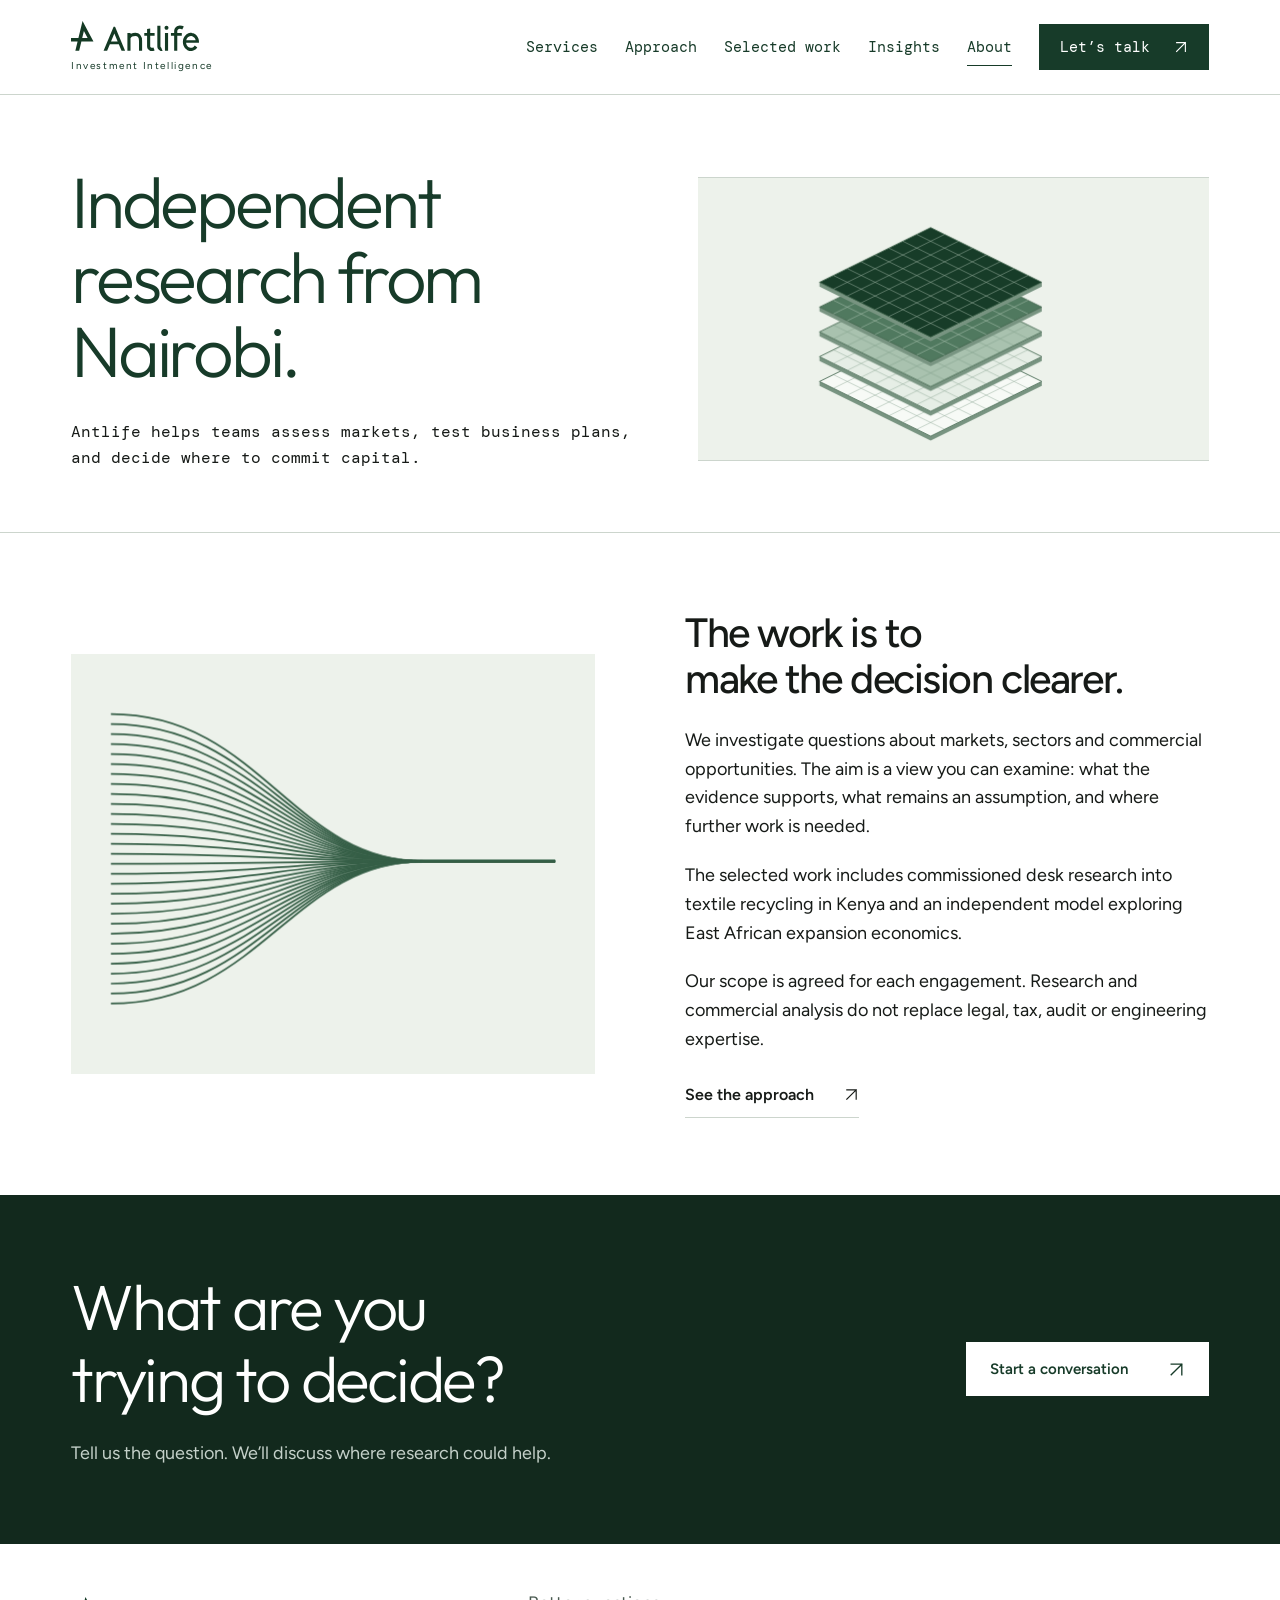
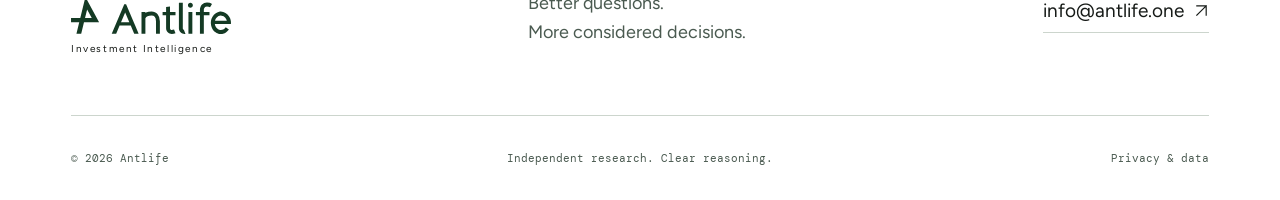
==== commit 97b829e6: "Add the light editorial edition of Antlife Variant 2" ====
--- a/about.html
+++ b/about.html
@@ -1,5 +1,5 @@
 <!DOCTYPE html>
-<html lang="en"><head><meta charset="utf-8"><meta name="viewport" content="width=device-width,initial-scale=1"><title>About — Antlife</title><meta name="description" content="Antlife brings careful research and commercial analysis to decisions involving capital."><meta name="theme-color" content="#143A24"><meta property="og:title" content="About — Antlife"><meta property="og:description" content="Antlife brings careful research and commercial analysis to decisions involving capital."><meta property="og:type" content="website"><link rel="icon" href="/assets/brand/favicon.svg" type="image/svg+xml"><link rel="preload" href="/assets/fonts/Figtree-Regular.ttf" as="font" type="font/ttf" crossorigin><link rel="stylesheet" href="/assets/site.css"><script src="/assets/site.js" defer></script><link rel="stylesheet" href="/assets/journal.css"><script src="/assets/journal.js" defer></script><noscript><style>@media(max-width:900px){.header-inner{flex-wrap:wrap;padding-block:18px}.site-header nav{position:static;display:flex;padding:0;width:100%;border:0}.menu-toggle{display:none}}</style></noscript><script src="/assets/sculptures.js" defer></script></head>
+<html lang="en"><head><meta charset="utf-8"><meta name="viewport" content="width=device-width,initial-scale=1"><title>About — Antlife</title><meta name="description" content="Antlife brings careful research and commercial analysis to decisions involving capital."><meta name="theme-color" content="#143A24"><meta property="og:title" content="About — Antlife"><meta property="og:description" content="Antlife brings careful research and commercial analysis to decisions involving capital."><meta property="og:type" content="website"><link rel="icon" href="/assets/brand/favicon.svg" type="image/svg+xml"><link rel="preload" href="/assets/fonts/Figtree-Regular.ttf" as="font" type="font/ttf" crossorigin><link rel="stylesheet" href="/assets/site.css"><script src="/assets/site.js" defer></script><link rel="stylesheet" href="/assets/journal.css"><script src="/assets/journal.js" defer></script><noscript><style>@media(max-width:900px){.header-inner{flex-wrap:wrap;padding-block:18px}.site-header nav{position:static;display:flex;padding:0;width:100%;border:0}.menu-toggle{display:none}}</style></noscript><script src="/assets/profile-motion.js" defer></script><link rel="stylesheet" href="/assets/light-edition.css"></head>
 <body class="journal-v2"><a href="#main" class="skip-link">Skip to content</a>
-<header class="site-header"><div class="container header-inner"><a href="/" class="brand" aria-label="Antlife home"><img src="/assets/brand/logo-ivory.svg" width="132" height="30" alt="Antlife"><span>Investment Intelligence</span></a><button class="menu-toggle" aria-expanded="false" aria-controls="main-nav"><span class="menu-label">Menu</span><span class="menu-icon" aria-hidden="true"><i></i><i></i></span></button><nav id="main-nav" aria-label="Main navigation"><a href="/services" >Services</a><a href="/approach" >Approach</a><a href="/work" >Selected work</a><a href="/insights" >Insights</a><a href="/about" aria-current="page">About</a><a class="nav-cta" href="/contact" >Let’s talk<span aria-hidden="true"><svg class="arrow-icon" viewBox="0 0 16 16" aria-hidden="true" focusable="false"><path d="M3 13 13 3M3 3h10v10"/></svg></span></a></nav></div></header>
-<main id="main"><section class="page-mast container"><div class="mast-copy"><h1>Careful research.<br>Independent thinking.</h1><p class="page-lead">Antlife brings market research and commercial analysis to decisions involving capital.</p></div><div class="editorial-plate"><img src="/assets/studio.webp" alt="" loading="lazy" width="768" height="512"><canvas data-sculpture="orbit" aria-hidden="true"></canvas></div></section><section class="container section about-layout"><div class="about-art" aria-hidden="true"><img src="/assets/evidence-landscape.svg" alt="" width="737" height="528"></div><div><h2>The work is to<br>make the decision clearer.</h2><p>We investigate questions about markets, sectors and commercial opportunities. The aim is a view you can examine: what the evidence supports, what remains an assumption, and where further work is needed.</p><p>The selected work includes commissioned desk research into textile recycling in Kenya and an independent model exploring East African expansion economics.</p><p>Our scope is agreed for each engagement. Research and commercial analysis do not replace legal, tax, audit or engineering expertise.</p><a class="text-link" href="/approach" >See the approach<span aria-hidden="true"><svg class="arrow-icon" viewBox="0 0 16 16" aria-hidden="true" focusable="false"><path d="M3 13 13 3M3 3h10v10"/></svg></span></a></div></section><section class="closing section"><div class="container closing-inner"><div><h2>What are you<br>trying to decide?</h2><p>Tell us the question. We’ll discuss where research could help.</p></div><a class="button button-light" href="/contact" >Start a conversation<span aria-hidden="true"><svg class="arrow-icon" viewBox="0 0 16 16" aria-hidden="true" focusable="false"><path d="M3 13 13 3M3 3h10v10"/></svg></span></a></div></section></main><footer class="site-footer"><div class="container"><div class="footer-top"><a href="/" class="brand" aria-label="Antlife home"><img src="/assets/brand/logo-green.svg" width="160" height="37" alt="Antlife"><span>Investment Intelligence</span></a><p>Better questions.<br>More considered decisions.</p><a class="footer-email" href="mailto:info@antlife.one">info@antlife.one <svg class="arrow-icon" viewBox="0 0 16 16" aria-hidden="true" focusable="false"><path d="M3 13 13 3M3 3h10v10"/></svg></a></div><div class="footer-bottom"><span>© 2026 Antlife</span><span>Independent research. Clear reasoning.</span><a href="/privacy">Privacy &amp; data</a></div></div></footer></body></html>+<header class="site-header"><div class="container header-inner"><a href="/" class="brand" aria-label="Antlife home"><img src="/assets/brand/logo-green.svg" width="132" height="30" alt="Antlife"><span>Investment Intelligence</span></a><button class="menu-toggle" aria-expanded="false" aria-controls="main-nav"><span class="menu-label">Menu</span><span class="menu-icon" aria-hidden="true"><i></i><i></i></span></button><nav id="main-nav" aria-label="Main navigation"><a href="/services" >Services</a><a href="/approach" >Approach</a><a href="/work" >Selected work</a><a href="/insights" >Insights</a><a href="/about" aria-current="page">About</a><a class="nav-cta" href="/contact" >Let’s talk<span aria-hidden="true"><svg class="arrow-icon" viewBox="0 0 16 16" aria-hidden="true" focusable="false"><path d="M3 13 13 3M3 3h10v10"/></svg></span></a></nav></div></header>
+<main id="main"><section class="page-mast container"><div class="mast-copy"><h1>Independent research from Nairobi.</h1><p class="page-lead">Antlife helps teams assess markets, test business plans, and decide where to commit capital.</p></div><div class="editorial-plate"><svg class="profile-study" viewBox="0 0 420 330" aria-hidden="true" focusable="false"><g transform="translate(53 174)"><use class="study-layer" style="--step:0" href="/assets/profile-studies.svg#plate0"/></g><g transform="translate(53 145)"><use class="study-layer" style="--step:1" href="/assets/profile-studies.svg#plate1"/></g><g transform="translate(53 116)"><use class="study-layer" style="--step:2" href="/assets/profile-studies.svg#plate2"/></g><g transform="translate(53 87)"><use class="study-layer" style="--step:3" href="/assets/profile-studies.svg#plate3"/></g><g transform="translate(53 58)"><use class="study-layer" style="--step:4" href="/assets/profile-studies.svg#plate4"/></g></svg></div></section><section class="container section about-layout"><div class="about-art" aria-hidden="true"><svg class="profile-study" viewBox="0 0 420 330" aria-hidden="true" focusable="false"><g transform="translate(32 30)"><use class="study-layer" style="--step:0" href="/assets/profile-studies.svg#stream0"/></g><g transform="translate(32 30)"><use class="study-layer" style="--step:1" href="/assets/profile-studies.svg#stream1"/></g><g transform="translate(32 30)"><use class="study-layer" style="--step:2" href="/assets/profile-studies.svg#stream2"/></g><g transform="translate(32 30)"><use class="study-layer" style="--step:3" href="/assets/profile-studies.svg#stream3"/></g><g transform="translate(32 30)"><use class="study-layer" style="--step:4" href="/assets/profile-studies.svg#stream4"/></g></svg></div><div><h2>The work is to<br>make the decision clearer.</h2><p>We investigate questions about markets, sectors and commercial opportunities. The aim is a view you can examine: what the evidence supports, what remains an assumption, and where further work is needed.</p><p>The selected work includes commissioned desk research into textile recycling in Kenya and an independent model exploring East African expansion economics.</p><p>Our scope is agreed for each engagement. Research and commercial analysis do not replace legal, tax, audit or engineering expertise.</p><a class="text-link" href="/approach" >See the approach<span aria-hidden="true"><svg class="arrow-icon" viewBox="0 0 16 16" aria-hidden="true" focusable="false"><path d="M3 13 13 3M3 3h10v10"/></svg></span></a></div></section><section class="closing section"><div class="container closing-inner"><div><h2>What are you<br>trying to decide?</h2><p>Tell us the question. We’ll discuss where research could help.</p></div><a class="button button-light" href="/contact" >Start a conversation<span aria-hidden="true"><svg class="arrow-icon" viewBox="0 0 16 16" aria-hidden="true" focusable="false"><path d="M3 13 13 3M3 3h10v10"/></svg></span></a></div></section></main><footer class="site-footer"><div class="container"><div class="footer-top"><a href="/" class="brand" aria-label="Antlife home"><img src="/assets/brand/logo-green.svg" width="160" height="37" alt="Antlife"><span>Investment Intelligence</span></a><p>Better questions.<br>More considered decisions.</p><a class="footer-email" href="mailto:info@antlife.one">info@antlife.one <svg class="arrow-icon" viewBox="0 0 16 16" aria-hidden="true" focusable="false"><path d="M3 13 13 3M3 3h10v10"/></svg></a></div><div class="footer-bottom"><span>© 2026 Antlife</span><span>Independent research. Clear reasoning.</span><a href="/privacy">Privacy &amp; data</a></div></div></footer></body></html>
--- a/assets/site.css
+++ b/assets/site.css
@@ -1,11 +1,11 @@
 @font-face{font-family:Figtree;src:url('/assets/fonts/Figtree-Regular.ttf') format('truetype');font-weight:400;font-display:swap}@font-face{font-family:Figtree;src:url('/assets/fonts/Figtree-Medium.ttf') format('truetype');font-weight:500;font-display:swap}@font-face{font-family:Figtree;src:url('/assets/fonts/Figtree-SemiBold.ttf') format('truetype');font-weight:600;font-display:swap}@font-face{font-family:Figtree;src:url('/assets/fonts/Figtree-Bold.ttf') format('truetype');font-weight:700;font-display:swap}@font-face{font-family:Outfit;src:url('/assets/fonts/Outfit-Light.ttf') format('truetype');font-weight:300;font-display:swap}@font-face{font-family:'DM Mono';src:url('/assets/fonts/DMMono-Regular.ttf') format('truetype');font-weight:400;font-display:swap}
-:root{--green:#143a24;--deep:#172b21;--forest:#004e2f;--ivory:#f2f0ea;--ink:#1a2420;--muted:#4a5a50;--stone:#39463e;--sage:#6f9684;--sage-light:#a9c2b6;--navy:#102318;--teal:#346147;--clay:#476752;--mono:'DM Mono',monospace;--side:clamp(20px,5.55vw,80px)}*{box-sizing:border-box}html{scroll-behavior:smooth;scroll-padding-top:110px}body{margin:0;background:var(--black);color:var(--ivory);font-family:Figtree,Arial,sans-serif;font-size:17px;line-height:1.6;-webkit-font-smoothing:antialiased}a{color:inherit;text-decoration:none}button,input,select,textarea{font:inherit}button,a,input,select,textarea{-webkit-tap-highlight-color:transparent}button{cursor:pointer}button:disabled{cursor:wait;opacity:.65}img{max-width:100%;height:auto}p{margin:0 0 20px}h1,h2,h3{font-weight:500;line-height:1.12;letter-spacing:-.035em;margin:0 0 24px}h1{font-family:Outfit,Figtree,sans-serif;font-weight:300;font-size:clamp(52px,6.3vw,92px);line-height:1.04;letter-spacing:-.045em}h2{font-size:clamp(30px,3.2vw,46px);font-weight:500}h3{font-size:24px;letter-spacing:-.025em}em{font-style:normal}button{border:0;background:none;color:inherit}.container{width:100%;max-width:1600px;margin-inline:auto;padding-inline:var(--side)}.section{padding-block:104px}.eyebrow{font-family:var(--mono);font-size:11px;line-height:1.6;letter-spacing:.09em;text-transform:uppercase;margin-bottom:28px}.muted{color:var(--subtle)}.small-note{font-size:14px;line-height:1.6;color:var(--subtle)}.button{display:inline-flex;min-height:52px;align-items:center;justify-content:space-between;gap:40px;padding:14px 24px;background:var(--green);color:var(--ivory);font-size:15px;font-weight:600;transition:background .18s,color .18s}.button:hover{background:var(--forest)}.button span{font:22px Arial,sans-serif}.button-light{background:var(--black);color:var(--ivory)}.button-light:hover{background:var(--paper)}.text-link{display:inline-flex;align-items:center;gap:30px;min-height:44px;font-size:15px;font-weight:600;border-bottom:1px solid var(--stone)}.text-link:hover{border-color:currentColor}.quiet-link{min-height:48px;display:inline-flex;gap:20px;align-items:center;font-size:15px;border-bottom:1px solid #ffffff50}.quiet-link span{font-size:20px}.skip-link{position:fixed;top:-100px;left:20px;background:var(--black);padding:12px 20px;z-index:100}.skip-link:focus{top:10px}:focus-visible{outline:2px solid var(--teal);outline-offset:5px}.site-header :focus-visible,.hero :focus-visible,.method-section :focus-visible,.closing :focus-visible,.case-mast :focus-visible,.about-art :focus-visible{outline-color:var(--ivory)}[hidden]{display:none!important}
-.site-header{background:var(--green);color:var(--ivory);position:relative;z-index:20;border-bottom:1px solid #ffffff24}.header-inner{min-height:104px;display:flex;align-items:center;justify-content:space-between;gap:32px}.brand{display:inline-flex;flex-direction:column;align-items:flex-start;gap:8px;flex-shrink:0;padding:8px 0}.brand img{display:block}.brand span{font-size:10px;letter-spacing:.16em;line-height:1.4}.site-header nav{display:flex;align-items:center;gap:30px;font-size:14px}.site-header nav>a:not(.nav-cta){min-height:44px;display:flex;align-items:center;position:relative}.site-header nav>a:not(.nav-cta):after{content:'';position:absolute;left:0;right:100%;bottom:3px;height:1px;background:var(--sage-light);transition:right .18s}.site-header nav>a:hover:after,.site-header nav>a[aria-current]:after{right:0}.nav-cta{display:flex;align-items:center;gap:24px;border:1px solid #ffffff55;min-height:44px;padding:8px 17px}.nav-cta:hover{background:var(--black);color:var(--ivory)}.menu-toggle{display:none}
-.hero{background:var(--green);color:var(--ivory);position:relative;overflow:hidden}.hero-grid{display:grid;grid-template-columns:1.12fr 1fr;align-items:center;min-height:650px;gap:16px;padding-top:62px;padding-bottom:70px}.hero-copy{position:relative;z-index:1}.hero .eyebrow{color:var(--sage-light);font-size:10px}.hero h1{font-size:clamp(56px,6.4vw,96px);margin-bottom:28px;white-space:nowrap}.hero h1 em{color:var(--sage-light)}.hero-lead{font-size:22px;margin-bottom:14px}.hero-description{max-width:420px;color:#d1dcd5;font-size:16px;line-height:1.7}.hero-actions{display:flex;align-items:center;gap:30px;margin-top:32px}.hero-visual{align-self:stretch;display:flex;flex-direction:column;justify-content:center;position:relative;padding:28px 0 12px 22px;min-width:0}.hero-visual:before{content:'';position:absolute;inset:60px -100px 40px 0;background:radial-gradient(ellipse,#6f968419,transparent 65%);pointer-events:none}.visual-top{display:flex;justify-content:space-between;font:9px var(--mono);letter-spacing:.1em;color:var(--sage-light);border-top:1px solid #a9c2b63a;padding-top:16px;margin-left:24px}.hero-visual img{width:115%;max-width:none;margin:10px -10% 0 -3%;opacity:.95;mask-image:linear-gradient(to bottom,#000 65%,transparent 100%)}.visual-caption{display:flex;align-items:center;gap:14px;padding:0 0 12px 40px;font-size:14px;line-height:1.5}.visual-caption small{color:var(--sage-light);font-size:12px}.signal-dot{width:7px;height:7px;background:var(--sage-light);box-shadow:0 0 0 6px #a9c2b611}.crosshair{margin-left:auto;font-size:32px;font-weight:300;color:var(--sage-light)}.hero-bottom{display:flex;align-items:center;gap:36px;min-height:72px;position:relative;font:10px var(--mono);letter-spacing:.04em;text-transform:uppercase}.hero-bottom:before{content:'';position:absolute;left:var(--side);right:var(--side);top:0;border-top:1px solid #a9c2b63a}.hero-bottom>span{color:var(--sage-light)}.hero-bottom>a{margin-left:auto;min-height:44px;display:flex;align-items:center;gap:26px}
-.intro{display:grid;grid-template-columns:1.5fr 1fr;gap:80px;padding-top:108px;padding-bottom:110px}.intro h2{font-size:clamp(28px,3vw,43px);line-height:1.22}.intro-note{padding-top:42px;max-width:420px;font-size:17px}.intro-note p:first-child{font-size:20px}.services-section{background:var(--panel);border-top:1px solid var(--stone);border-bottom:1px solid var(--stone)}.section-heading{display:flex;align-items:flex-end;justify-content:space-between;gap:40px;margin-bottom:46px}.section-heading h2{margin-bottom:0}.section-heading>.text-link{margin-bottom:4px}.heading-note{max-width:370px;font-size:15px;color:var(--subtle);margin-bottom:4px}.service-grid{display:grid;grid-template-columns:repeat(3,1fr);border-top:1px solid #a3aaa0;border-bottom:1px solid #a3aaa0}.service-card{padding:30px 30px 26px 0;display:flex;flex-direction:column;min-height:310px;position:relative;transition:background .18s}.service-card+ .service-card{border-left:1px solid #c4c8bd;padding-left:30px}.service-number{font:12px var(--mono);color:var(--subtle);letter-spacing:.03em;display:block}.service-card h3{margin-top:24px;max-width:230px;font-size:26px}.service-card p{font-size:15px;max-width:320px;color:var(--subtle)}.card-foot{font-size:11px;font-family:var(--mono);display:flex;justify-content:space-between;gap:12px;align-items:center;margin-top:auto;padding-top:18px}.card-foot>span{font:24px Arial,sans-serif}.service-card:hover{background:#f2f0ea80}.services-strip{display:flex;justify-content:space-between;gap:20px;font-size:13px;color:var(--subtle);padding-top:22px}.work-grid{display:grid;grid-template-columns:1fr 1fr;gap:48px}.work-art{height:310px;position:relative;overflow:hidden;padding:27px 30px;display:flex;flex-direction:column;justify-content:space-between}.art-label,.art-bottom{font:10px var(--mono);letter-spacing:.08em;position:relative;z-index:2}.art-bottom{font-size:11px;letter-spacing:0}.yarn-art{background:var(--green);color:var(--ivory)}.yarn-lines{position:absolute;inset:70px 0 50px;transform:rotate(-12deg);background:repeating-linear-gradient(0deg,transparent 0 8px,#a9c2b660 8px 9px,transparent 9px 14px);mask-image:radial-gradient(ellipse,#000 10%,transparent 68%)}.yarn-lines:after{content:'';position:absolute;inset:0;background:repeating-linear-gradient(90deg,transparent 0 18px,#143a24 18px 21px);transform:rotate(25deg);opacity:.9}.expansion-art{background:var(--navy);color:var(--ivory)}.mini-chart{position:absolute;inset:80px 55px 70px 60px;display:flex;flex-direction:column;gap:15px;border-right:1px solid #a9c2b655;align-items:flex-end}.mini-chart i{display:block;width:var(--bar);height:22px;background:#a9c2b666;transition:width .2s}.mini-chart i:first-child{background:var(--sage-light)}.work-meta{display:flex;justify-content:space-between;font:10px var(--mono);text-transform:uppercase;letter-spacing:.05em;color:var(--subtle);margin:24px 0 16px}.work-card h3{font-size:30px;margin-bottom:12px}.work-card>p{font-size:16px;max-width:470px;color:var(--subtle);margin-bottom:10px}.work-card .text-link{border:0;font-size:14px}.status{display:block;font:11px var(--mono);color:var(--subtle);margin-top:12px}.work-card:hover h3{text-decoration:underline;text-decoration-thickness:1px;text-underline-offset:6px}.work-card:hover .yarn-lines{opacity:.7}.work-card:focus-visible{outline-offset:10px}.method-section{background:var(--deep);color:var(--ivory)}.method-layout{display:grid;grid-template-columns:1.25fr 1fr;gap:100px}.method-section .eyebrow{color:var(--sage-light)}.method-section h2{font-size:clamp(32px,3.4vw,48px);line-height:1.2}.method-section h2 em{color:var(--sage-light)}.light-link{border-color:#a9c2b650}.principles>div{display:grid;grid-template-columns:40px 1fr;border-top:1px solid #a9c2b655;padding-top:24px;margin-bottom:22px;column-gap:18px}.principles>div>span{grid-row:1/3;font:11px var(--mono);color:var(--sage-light);padding-top:5px}.principles h3{font-size:22px;margin-bottom:10px}.principles p{color:#c4d0c9;font-size:15px;margin:0}.insights-teaser{display:grid;grid-template-columns:1fr 1fr;gap:100px;align-items:center}.insights-teaser>div>p:not(.eyebrow){max-width:390px;color:var(--subtle)}.observation{border-top:1px solid var(--stone);border-bottom:1px solid var(--stone);padding:34px 0}.observation blockquote{font-size:34px;letter-spacing:-.03em;line-height:1.3;margin:30px 0}.observation>a{font-size:14px;display:inline-flex;align-items:center;min-height:44px}.closing{background:var(--green);color:var(--ivory)}.closing .eyebrow{color:var(--sage-light)}.closing-inner{display:flex;align-items:center;justify-content:space-between;gap:40px}.closing h2{font-family:Outfit,Figtree,sans-serif;font-weight:300;font-size:clamp(44px,5vw,70px)}.closing p:not(.eyebrow){color:#c4d0c9;margin:0}.site-footer{padding-block:60px 0}.footer-top{display:flex;align-items:flex-start;justify-content:space-between;gap:40px;padding-bottom:48px}.footer-top>p{font-size:18px;color:var(--subtle)}.footer-email{display:flex;align-items:center;min-height:44px;font-size:19px;border-bottom:1px solid var(--stone)}.footer-bottom{display:flex;align-items:center;justify-content:space-between;gap:25px;border-top:1px solid var(--stone);font:10px var(--mono);color:var(--subtle);padding-block:20px}.footer-bottom>a{min-height:44px;display:flex;align-items:center}
-.page-mast{padding-top:88px;padding-bottom:74px;border-bottom:1px solid var(--stone)}.page-mast h1{max-width:1100px;color:var(--ivory)}.page-lead{max-width:630px;font-size:21px;line-height:1.6;margin:30px 0 0}.service-details{padding-block:10px 40px}.service-detail{display:grid;grid-template-columns:70px 1fr 1fr;gap:35px;border-bottom:1px solid var(--stone);padding:52px 0;scroll-margin-top:30px}.service-detail h2{font-size:32px}.service-sub{color:var(--subtle)}.service-detail>div>p{max-width:490px}.output{font:12px/1.7 var(--mono);color:var(--ivory);padding-top:10px}.service-detail .text-link{margin-top:10px}.support-panel{padding:48px;background:var(--panel);max-width:1000px}.support-panel p:last-child{max-width:680px;margin-bottom:0}.process-list{padding-block:20px 80px}.process-list article{display:grid;grid-template-columns:150px 1fr 1fr;gap:40px;padding:45px 0;border-bottom:1px solid var(--stone)}.process-list h2{font-size:29px;margin:0}.process-list p{max-width:430px;margin:0;color:var(--subtle)}.evidence-section{background:var(--panel)}.evidence-grid{display:grid;grid-template-columns:repeat(4,1fr);gap:36px}.evidence-grid article{border-top:1px solid #b9c2b5;padding-top:28px}.evidence-grid h3{font-size:21px;margin-top:20px}.evidence-grid p{font-size:15px;color:var(--subtle)}.evidence-dot{display:block;width:12px;height:12px;background:var(--green)}.evidence-dot.client{background:var(--teal)}.evidence-dot.model{background:var(--navy)}.evidence-dot.judgement{background:var(--clay)}.work-index{padding-top:64px}.case-mast{background:var(--green);color:var(--ivory);padding:35px 0 70px}.back-link{display:inline-flex;align-items:center;min-height:44px;font-size:13px;margin-bottom:36px}.case-mast .eyebrow{color:var(--sage-light)}.case-mast h1 em{color:var(--sage-light)}.case-mast .page-lead{color:#d1dcd5}.case-tags{display:flex;flex-wrap:wrap;gap:20px;margin-top:38px;font:10px var(--mono);text-transform:uppercase;letter-spacing:.04em}.case-tags span{border-top:1px solid #ffffff40;padding-top:12px}.navy-mast{background:var(--navy)}.case-intro{display:grid;grid-template-columns:1fr 1.1fr;gap:100px}.case-intro>div{max-width:650px}.case-intro h2{font-size:42px}.case-explorer{background:var(--panel)}.stage-tabs{display:grid;grid-template-columns:repeat(4,1fr);border-bottom:1px solid #aab4a5}.stage-tabs button{font:12px var(--mono);text-align:left;min-height:56px;border-bottom:3px solid transparent;padding:14px 16px}.stage-tabs button[aria-selected=true]{background:var(--green);color:var(--ivory);border-bottom-color:var(--ivory)}.stage-tabs button:focus-visible{outline-offset:-5px}.stage-tabs button[aria-selected=true]:focus-visible{outline-color:var(--ivory)}.stage-panel{display:grid;grid-template-columns:1fr 1fr;min-height:400px;background:var(--black);margin-top:30px}.stage-diagram{background:var(--green);color:var(--ivory);display:flex;flex-direction:column;align-items:center;justify-content:center;gap:35px;padding:35px}.stage-diagram>span{font:12px var(--mono);text-align:center}.pixel-material{display:grid;grid-template-columns:repeat(4,26px);gap:7px;transform:rotate(-10deg);transition:transform .18s}.pixel-material i{width:26px;height:26px;background:var(--sage);display:block}.pixel-material i:nth-child(3n){background:var(--sage-light)}.pixel-material i:nth-child(5n){opacity:.3}.stage-panel[data-step="1"] .pixel-material{transform:rotate(0);gap:15px}.stage-panel[data-step="2"] .pixel-material{transform:rotate(45deg)}.stage-panel[data-step="3"] .pixel-material{transform:rotate(0) scale(.8)}.stage-content{padding:42px}.stage-content h3{font-size:30px}.stage-content>p{font-size:16px}.stage-caveat{border-left:2px solid var(--sage);padding-left:18px;margin-top:25px}.stage-caveat>span{font:11px var(--mono);text-transform:uppercase}.stage-caveat p{font-size:14px;color:var(--subtle);margin-top:9px}.stage-controls{display:flex;gap:22px;align-items:center;margin-top:25px}.stage-controls>span{font:11px var(--mono)}.icon-button{width:44px;height:44px;border:1px solid var(--stone)}.icon-button:hover{background:var(--panel)}.case-reading{display:grid;grid-template-columns:1fr 1.3fr;gap:100px}.reading-sidebar{position:sticky;top:40px;align-self:start}.reading-body h3{margin-top:38px}.large-copy{font-size:24px;line-height:1.5;letter-spacing:-.02em}.source-details{margin-top:32px;border-top:1px solid var(--stone);border-bottom:1px solid var(--stone);font-size:14px}.source-details summary{cursor:pointer;padding:20px 0;min-height:60px;font-weight:600}.source-details>div{padding-block:8px 20px}.source-details p{font-size:14px;color:var(--subtle)}.source-details p:last-child{margin-bottom:0}.model-section{background:var(--panel)}.model-section .section-heading{align-items:center}.segmented{display:flex;border:1px solid #a7b5a7;padding:4px;gap:4px}.segmented button{min-height:44px;padding:8px 18px;font-size:13px}.segmented button.active{background:var(--green);color:var(--ivory)}.segmented button.active:focus-visible{outline-color:var(--ivory);outline-offset:-4px}.chart-units{font:12px/1.6 var(--mono);color:var(--subtle);margin-bottom:30px}.loss-chart{border-top:1px solid #b2bcb3;border-bottom:1px solid #b2bcb3;padding:30px 0}.loss-row{display:grid;grid-template-columns:120px 1fr 100px;align-items:center;gap:28px;min-height:65px}.loss-name{font-size:15px}.loss-track{height:30px;display:flex;justify-content:flex-end;background:repeating-linear-gradient(90deg,transparent 0 calc(20% - 1px),#b6c3b580 calc(20% - 1px) 20%);border-right:1px solid var(--ink)}.loss-bar{display:block;height:30px;width:var(--loss);background:var(--green);transition:width .2s}.loss-value{font:13px var(--mono)}.chart-caption{font-size:15px;margin-top:20px;color:var(--subtle)}table{border-collapse:collapse;width:100%;text-align:left;font-size:14px}th,td{padding:12px 15px;border-bottom:1px solid var(--stone)}th:first-child,td:first-child{padding-left:0}table caption{text-align:left;font:12px var(--mono);margin-bottom:15px}tbody td{font-family:var(--mono);font-size:12px}.table-scroll{overflow-x:auto}.scenario-layout{display:grid;grid-template-columns:1fr 1fr;gap:100px}.scenario-layout>div:first-child>p{max-width:480px}.scenario-card{padding:38px;background:var(--black);border:1px solid var(--stone)}.scenario-card h3{font-size:24px}.scenario-card label{display:flex;justify-content:space-between;gap:20px;font-size:14px;margin-top:24px}.scenario-card output{font:14px var(--mono);white-space:nowrap}.scenario-card input[type=range]{display:block;width:100%;min-height:44px;margin:0;accent-color:var(--ivory);cursor:pointer}.scenario-result{background:var(--black);padding:24px;margin-top:25px;border-left:3px solid var(--green)}.scenario-result>span{font:10px var(--mono);text-transform:uppercase}.scenario-result strong{display:block;font-size:43px;letter-spacing:-.04em;font-weight:500;color:var(--sage-light);margin-block:5px 10px}.scenario-result p{font-size:14px;margin-bottom:10px}.scenario-result p:last-child{margin:0}.scenario-result.positive strong{color:var(--ivory)}.formula{font-size:13px;color:var(--subtle);margin:20px 0 10px}.text-button{min-height:44px;text-decoration:underline;font-size:14px;padding:0}.insights-index{padding-top:45px}.filter-row{display:flex;flex-wrap:wrap;gap:10px;border-bottom:1px solid var(--stone);padding-bottom:28px}.filter{min-height:44px;padding:10px 22px;border:1px solid var(--stone);font-size:14px}.filter.active{background:var(--green);color:var(--ivory);border-color:var(--ivory)}.filter.active:focus-visible{outline-offset:3px}.insight-row{display:grid;grid-template-columns:180px 1fr 45px;gap:30px;padding:42px 0;border-bottom:1px solid var(--stone);align-items:start}.insight-kind{font:11px var(--mono);color:var(--subtle);padding-top:5px}.insight-row h2{font-size:30px;max-width:650px;margin-bottom:12px}.insight-row p{font-size:16px;color:var(--subtle);margin:0}.insight-arrow{font-size:25px}.insight-row:hover h2{text-decoration:underline;text-decoration-thickness:1px;text-underline-offset:5px}#filter-status{margin-top:20px}.editorial-note{display:grid;grid-template-columns:1fr 2fr;gap:40px;background:var(--panel);margin-top:60px;padding:36px}.editorial-note p{font-size:15px;max-width:700px}.editorial-note p:last-child{margin:0}.article{padding-block:45px 100px}.article h1{max-width:1100px;color:var(--ivory)}.article-deck{font-size:24px;max-width:650px;margin-top:35px;margin-bottom:60px}.article-layout{display:grid;grid-template-columns:260px 1fr;gap:70px;border-top:1px solid var(--stone);padding-top:45px}.article-layout aside{position:sticky;top:35px;align-self:start}.article-layout aside a{display:block;min-height:44px;font-size:14px;color:var(--subtle);padding-block:10px}.article-body{max-width:720px;font-size:19px}.article-body h2{font-size:32px;margin-top:45px}.article-body blockquote{border-left:3px solid var(--green);margin:40px 0;padding:15px 30px;font-size:30px;letter-spacing:-.03em;line-height:1.4}.article-source{border-top:1px solid var(--stone);padding-top:30px;margin-top:50px;font-size:14px;color:var(--subtle)}.article-source p{margin-top:10px}.about-layout{display:grid;grid-template-columns:1fr 1fr;gap:90px;align-items:center}.about-art{background:var(--green);position:relative;min-height:420px;display:flex;align-items:center;overflow:hidden}.about-art>img{width:130%;max-width:none}.about-art>span{position:absolute;bottom:28px;left:30px;font:11px/1.8 var(--mono);color:var(--ivory)}.about-layout>div>p{max-width:580px}.contact-layout{display:grid;grid-template-columns:1fr 1.25fr;gap:100px;align-items:start;padding-top:60px}.contact-note>p{max-width:380px}.contact-email{display:inline-flex;align-items:center;min-height:48px;border-bottom:1px solid var(--stone);font-size:21px;margin-block:10px 35px}.contact-steps{margin-top:40px;display:flex;flex-direction:column;gap:16px;font:11px var(--mono);color:var(--subtle);border-top:1px solid var(--stone);padding-top:30px}.contact-form{padding:38px;background:var(--paper);border:1px solid var(--stone)}.form-row{display:grid;grid-template-columns:1fr 1fr;gap:20px}.field{margin-bottom:24px}.field label{display:block;font-size:14px;font-weight:600;margin-bottom:9px}.field label span{font-size:12px;color:var(--subtle);font-weight:400}.field input,.field select,.field textarea{width:100%;border:1px solid #889589;border-radius:0;background:transparent;padding:12px;min-height:48px;font-size:16px;color:var(--ivory)}.field textarea{resize:vertical}.form-privacy{font-size:13px;color:var(--subtle)}.form-privacy a{text-decoration:underline;text-underline-offset:3px}.honeypot{position:absolute;left:-10000px;width:1px;height:1px;overflow:hidden}#form-status{font-size:14px;margin:20px 0 0}#form-status:empty{display:none}#form-status[data-state=error]{color:var(--sage-light)}#form-status[data-state=success]{color:var(--ivory)}.legal-copy{max-width:960px}.legal-copy h2{font-size:28px;margin-top:35px}.legal-copy h2:first-child{margin-top:0}
+:root{--green:#143a24;--deep:#172b21;--forest:#004e2f;--ivory:#f2f0ea;--ink:#1a2420;--muted:#4a5a50;--stone:#d6d3c9;--sage:#6f9684;--sage-light:#a9c2b6;--navy:#13281c;--teal:#355b46;--clay:#34443c;--mono:'DM Mono',monospace;--side:clamp(20px,5.55vw,80px)}*{box-sizing:border-box}html{scroll-behavior:smooth;scroll-padding-top:110px}body{margin:0;background:var(--ivory);color:var(--ink);font-family:Figtree,Arial,sans-serif;font-size:17px;line-height:1.6;-webkit-font-smoothing:antialiased}a{color:inherit;text-decoration:none}button,input,select,textarea{font:inherit}button,a,input,select,textarea{-webkit-tap-highlight-color:transparent}button{cursor:pointer}button:disabled{cursor:wait;opacity:.65}img{max-width:100%;height:auto}p{margin:0 0 20px}h1,h2,h3{font-weight:500;line-height:1.12;letter-spacing:-.035em;margin:0 0 24px}h1{font-family:Outfit,Figtree,sans-serif;font-weight:300;font-size:clamp(52px,6.3vw,92px);line-height:1.04;letter-spacing:-.045em}h2{font-size:clamp(30px,3.2vw,46px);font-weight:500}h3{font-size:24px;letter-spacing:-.025em}em{font-style:normal}button{border:0;background:none;color:inherit}.container{width:100%;max-width:1600px;margin-inline:auto;padding-inline:var(--side)}.section{padding-block:104px}.eyebrow{font-family:var(--mono);font-size:11px;line-height:1.6;letter-spacing:.09em;text-transform:none;margin-bottom:28px}.muted{color:var(--muted)}.small-note{font-size:14px;line-height:1.6;color:var(--muted)}.button{display:inline-flex;min-height:52px;align-items:center;justify-content:space-between;gap:40px;padding:14px 24px;background:var(--green);color:var(--ivory);font-size:15px;font-weight:600;transition:background .18s,color .18s}.button:hover{background:var(--forest)}.button span{font:22px Arial,sans-serif}.button-light{background:var(--ivory);color:var(--green)}.button-light:hover{background:#fff}.text-link{display:inline-flex;align-items:center;gap:30px;min-height:44px;font-size:15px;font-weight:600;border-bottom:1px solid var(--stone)}.text-link:hover{border-color:currentColor}.quiet-link{min-height:48px;display:inline-flex;gap:20px;align-items:center;font-size:15px;border-bottom:1px solid #ffffff50}.quiet-link span{font-size:20px}.skip-link{position:fixed;top:-100px;left:20px;background:var(--ivory);padding:12px 20px;z-index:100}.skip-link:focus{top:10px}:focus-visible{outline:2px solid var(--teal);outline-offset:5px}.site-header :focus-visible,.hero :focus-visible,.method-section :focus-visible,.closing :focus-visible,.case-mast :focus-visible,.about-art :focus-visible{outline-color:var(--ivory)}[hidden]{display:none!important}
+.site-header{background:var(--green);color:var(--ivory);position:relative;z-index:20;border-bottom:1px solid #ffffff24}.header-inner{min-height:104px;display:flex;align-items:center;justify-content:space-between;gap:32px}.brand{display:inline-flex;flex-direction:column;align-items:flex-start;gap:8px;flex-shrink:0;padding:8px 0}.brand img{display:block}.brand span{font-size:10px;letter-spacing:.16em;line-height:1.4}.site-header nav{display:flex;align-items:center;gap:30px;font-size:14px}.site-header nav>a:not(.nav-cta){min-height:44px;display:flex;align-items:center;position:relative}.site-header nav>a:not(.nav-cta):after{content:'';position:absolute;left:0;right:100%;bottom:3px;height:1px;background:var(--sage-light);transition:right .18s}.site-header nav>a:hover:after,.site-header nav>a[aria-current]:after{right:0}.nav-cta{display:flex;align-items:center;gap:24px;border:1px solid #ffffff55;min-height:44px;padding:8px 17px}.nav-cta:hover{background:var(--ivory);color:var(--green)}.menu-toggle{display:none}
+.hero{background:var(--green);color:var(--ivory);position:relative;overflow:hidden}.hero-grid{display:grid;grid-template-columns:1.12fr 1fr;align-items:center;min-height:650px;gap:16px;padding-top:62px;padding-bottom:70px}.hero-copy{position:relative;z-index:1}.hero .eyebrow{color:var(--sage-light);font-size:10px}.hero h1{font-size:clamp(56px,6.4vw,96px);margin-bottom:28px;white-space:nowrap}.hero h1 em{color:var(--sage-light)}.hero-lead{font-size:22px;margin-bottom:14px}.hero-description{max-width:420px;color:#d1dcd5;font-size:16px;line-height:1.7}.hero-actions{display:flex;align-items:center;gap:30px;margin-top:32px}.hero-visual{align-self:stretch;display:flex;flex-direction:column;justify-content:center;position:relative;padding:28px 0 12px 22px;min-width:0}.hero-visual:before{content:'';position:absolute;inset:60px -100px 40px 0;background:radial-gradient(ellipse,#6f968419,transparent 65%);pointer-events:none}.visual-top{display:flex;justify-content:space-between;font:9px var(--mono);letter-spacing:.1em;color:var(--sage-light);border-top:1px solid #a9c2b63a;padding-top:16px;margin-left:24px}.hero-visual img{width:115%;max-width:none;margin:10px -10% 0 -3%;opacity:.95;mask-image:linear-gradient(to bottom,#000 65%,transparent 100%)}.visual-caption{display:flex;align-items:center;gap:14px;padding:0 0 12px 40px;font-size:14px;line-height:1.5}.visual-caption small{color:var(--sage-light);font-size:12px}.signal-dot{width:7px;height:7px;background:var(--sage-light);box-shadow:0 0 0 6px #a9c2b611}.crosshair{margin-left:auto;font-size:32px;font-weight:300;color:var(--sage-light)}.hero-bottom{display:flex;align-items:center;gap:36px;min-height:72px;position:relative;font:10px var(--mono);letter-spacing:.04em;text-transform:none}.hero-bottom:before{content:'';position:absolute;left:var(--side);right:var(--side);top:0;border-top:1px solid #a9c2b63a}.hero-bottom>span{color:var(--sage-light)}.hero-bottom>a{margin-left:auto;min-height:44px;display:flex;align-items:center;gap:26px}
+.intro{display:grid;grid-template-columns:1.5fr 1fr;gap:80px;padding-top:108px;padding-bottom:110px}.intro h2{font-size:clamp(28px,3vw,43px);line-height:1.22}.intro-note{padding-top:42px;max-width:420px;font-size:17px}.intro-note p:first-child{font-size:20px}.services-section{background:#e9e8e0;border-top:1px solid var(--stone);border-bottom:1px solid var(--stone)}.section-heading{display:flex;align-items:flex-end;justify-content:space-between;gap:40px;margin-bottom:46px}.section-heading h2{margin-bottom:0}.section-heading>.text-link{margin-bottom:4px}.heading-note{max-width:370px;font-size:15px;color:var(--muted);margin-bottom:4px}.service-grid{display:grid;grid-template-columns:repeat(3,1fr);border-top:1px solid #a3aaa0;border-bottom:1px solid #a3aaa0}.service-card{padding:30px 30px 26px 0;display:flex;flex-direction:column;min-height:310px;position:relative;transition:background .18s}.service-card+ .service-card{border-left:1px solid #c4c8bd;padding-left:30px}.service-number{font:12px var(--mono);color:var(--muted);letter-spacing:.03em;display:block}.service-card h3{margin-top:24px;max-width:230px;font-size:26px}.service-card p{font-size:15px;max-width:320px;color:var(--muted)}.card-foot{font-size:11px;font-family:var(--mono);display:flex;justify-content:space-between;gap:12px;align-items:center;margin-top:auto;padding-top:18px}.card-foot>span{font:24px Arial,sans-serif}.service-card:hover{background:#f2f0ea80}.services-strip{display:flex;justify-content:space-between;gap:20px;font-size:13px;color:var(--muted);padding-top:22px}.work-grid{display:grid;grid-template-columns:1fr 1fr;gap:48px}.work-art{height:310px;position:relative;overflow:hidden;padding:27px 30px;display:flex;flex-direction:column;justify-content:space-between}.art-label,.art-bottom{font:10px var(--mono);letter-spacing:.08em;position:relative;z-index:2}.art-bottom{font-size:11px;letter-spacing:0}.yarn-art{background:var(--green);color:var(--ivory)}.yarn-lines{position:absolute;inset:70px 0 50px;transform:rotate(-12deg);background:repeating-linear-gradient(0deg,transparent 0 8px,#a9c2b660 8px 9px,transparent 9px 14px);mask-image:radial-gradient(ellipse,#000 10%,transparent 68%)}.yarn-lines:after{content:'';position:absolute;inset:0;background:repeating-linear-gradient(90deg,transparent 0 18px,#143a24 18px 21px);transform:rotate(25deg);opacity:.9}.expansion-art{background:var(--navy);color:var(--ivory)}.mini-chart{position:absolute;inset:80px 55px 70px 60px;display:flex;flex-direction:column;gap:15px;border-right:1px solid #9db7cf55;align-items:flex-end}.mini-chart i{display:block;width:var(--bar);height:22px;background:#9db7cf66;transition:width .2s}.mini-chart i:first-child{background:var(--sage-light)}.work-meta{display:flex;justify-content:space-between;font:10px var(--mono);text-transform:none;letter-spacing:.05em;color:var(--muted);margin:24px 0 16px}.work-card h3{font-size:30px;margin-bottom:12px}.work-card>p{font-size:16px;max-width:470px;color:var(--muted);margin-bottom:10px}.work-card .text-link{border:0;font-size:14px}.status{display:block;font:11px var(--mono);color:var(--muted);margin-top:12px}.work-card:hover h3{text-decoration:underline;text-decoration-thickness:1px;text-underline-offset:6px}.work-card:hover .yarn-lines{opacity:.7}.work-card:focus-visible{outline-offset:10px}.method-section{background:var(--deep);color:var(--ivory)}.method-layout{display:grid;grid-template-columns:1.25fr 1fr;gap:100px}.method-section .eyebrow{color:var(--sage-light)}.method-section h2{font-size:clamp(32px,3.4vw,48px);line-height:1.2}.method-section h2 em{color:var(--sage-light)}.light-link{border-color:#a9c2b650}.principles>div{display:grid;grid-template-columns:40px 1fr;border-top:1px solid #a9c2b655;padding-top:24px;margin-bottom:22px;column-gap:18px}.principles>div>span{grid-row:1/3;font:11px var(--mono);color:var(--sage-light);padding-top:5px}.principles h3{font-size:22px;margin-bottom:10px}.principles p{color:#c4d0c9;font-size:15px;margin:0}.insights-teaser{display:grid;grid-template-columns:1fr 1fr;gap:100px;align-items:center}.insights-teaser>div>p:not(.eyebrow){max-width:390px;color:var(--muted)}.observation{border-top:1px solid var(--stone);border-bottom:1px solid var(--stone);padding:34px 0}.observation blockquote{font-size:34px;letter-spacing:-.03em;line-height:1.3;margin:30px 0}.observation>a{font-size:14px;display:inline-flex;align-items:center;min-height:44px}.closing{background:var(--green);color:var(--ivory)}.closing .eyebrow{color:var(--sage-light)}.closing-inner{display:flex;align-items:center;justify-content:space-between;gap:40px}.closing h2{font-family:Outfit,Figtree,sans-serif;font-weight:300;font-size:clamp(44px,5vw,70px)}.closing p:not(.eyebrow){color:#c4d0c9;margin:0}.site-footer{padding-block:60px 0}.footer-top{display:flex;align-items:flex-start;justify-content:space-between;gap:40px;padding-bottom:48px}.footer-top>p{font-size:18px;color:var(--muted)}.footer-email{display:flex;align-items:center;min-height:44px;font-size:19px;border-bottom:1px solid var(--stone)}.footer-bottom{display:flex;align-items:center;justify-content:space-between;gap:25px;border-top:1px solid var(--stone);font:10px var(--mono);color:var(--muted);padding-block:20px}.footer-bottom>a{min-height:44px;display:flex;align-items:center}
+.page-mast{padding-top:88px;padding-bottom:74px;border-bottom:1px solid var(--stone)}.page-mast h1{max-width:1100px;color:var(--green)}.page-lead{max-width:630px;font-size:21px;line-height:1.6;margin:30px 0 0}.service-details{padding-block:10px 40px}.service-detail{display:grid;grid-template-columns:70px 1fr 1fr;gap:35px;border-bottom:1px solid var(--stone);padding:52px 0;scroll-margin-top:30px}.service-detail h2{font-size:32px}.service-sub{color:var(--muted)}.service-detail>div>p{max-width:490px}.output{font:12px/1.7 var(--mono);color:var(--green);padding-top:10px}.service-detail .text-link{margin-top:10px}.support-panel{padding:48px;background:#e6e7dd;max-width:1000px}.support-panel p:last-child{max-width:680px;margin-bottom:0}.process-list{padding-block:20px 80px}.process-list article{display:grid;grid-template-columns:150px 1fr 1fr;gap:40px;padding:45px 0;border-bottom:1px solid var(--stone)}.process-list h2{font-size:29px;margin:0}.process-list p{max-width:430px;margin:0;color:var(--muted)}.evidence-section{background:#e5e7de}.evidence-grid{display:grid;grid-template-columns:repeat(4,1fr);gap:36px}.evidence-grid article{border-top:1px solid #b9c2b5;padding-top:28px}.evidence-grid h3{font-size:21px;margin-top:20px}.evidence-grid p{font-size:15px;color:var(--muted)}.evidence-dot{display:block;width:12px;height:12px;background:var(--green)}.evidence-dot.client{background:var(--teal)}.evidence-dot.model{background:var(--navy)}.evidence-dot.judgement{background:var(--clay)}.work-index{padding-top:64px}.case-mast{background:var(--green);color:var(--ivory);padding:35px 0 70px}.back-link{display:inline-flex;align-items:center;min-height:44px;font-size:13px;margin-bottom:36px}.case-mast .eyebrow{color:var(--sage-light)}.case-mast h1 em{color:var(--sage-light)}.case-mast .page-lead{color:#d1dcd5}.case-tags{display:flex;flex-wrap:wrap;gap:20px;margin-top:38px;font:10px var(--mono);text-transform:none;letter-spacing:.04em}.case-tags span{border-top:1px solid #ffffff40;padding-top:12px}.navy-mast{background:var(--navy)}.case-intro{display:grid;grid-template-columns:1fr 1.1fr;gap:100px}.case-intro>div{max-width:650px}.case-intro h2{font-size:42px}.case-explorer{background:#e5e7de}.stage-tabs{display:grid;grid-template-columns:repeat(4,1fr);border-bottom:1px solid #aab4a5}.stage-tabs button{font:12px var(--mono);text-align:left;min-height:56px;border-bottom:3px solid transparent;padding:14px 16px}.stage-tabs button[aria-selected=true]{background:var(--green);color:var(--ivory);border-bottom-color:var(--green)}.stage-tabs button:focus-visible{outline-offset:-5px}.stage-tabs button[aria-selected=true]:focus-visible{outline-color:var(--ivory)}.stage-panel{display:grid;grid-template-columns:1fr 1fr;min-height:400px;background:var(--ivory);margin-top:30px}.stage-diagram{background:var(--green);color:var(--ivory);display:flex;flex-direction:column;align-items:center;justify-content:center;gap:35px;padding:35px}.stage-diagram>span{font:12px var(--mono);text-align:center}.pixel-material{display:grid;grid-template-columns:repeat(4,26px);gap:7px;transform:rotate(-10deg);transition:transform .18s}.pixel-material i{width:26px;height:26px;background:var(--sage);display:block}.pixel-material i:nth-child(3n){background:var(--sage-light)}.pixel-material i:nth-child(5n){opacity:.3}.stage-panel[data-step="1"] .pixel-material{transform:rotate(0);gap:15px}.stage-panel[data-step="2"] .pixel-material{transform:rotate(45deg)}.stage-panel[data-step="3"] .pixel-material{transform:rotate(0) scale(.8)}.stage-content{padding:42px}.stage-content h3{font-size:30px}.stage-content>p{font-size:16px}.stage-caveat{border-left:2px solid var(--sage);padding-left:18px;margin-top:25px}.stage-caveat>span{font:11px var(--mono);text-transform:none}.stage-caveat p{font-size:14px;color:var(--muted);margin-top:9px}.stage-controls{display:flex;gap:22px;align-items:center;margin-top:25px}.stage-controls>span{font:11px var(--mono)}.icon-button{width:44px;height:44px;border:1px solid var(--stone)}.icon-button:hover{background:#e2e5d9}.case-reading{display:grid;grid-template-columns:1fr 1.3fr;gap:100px}.reading-sidebar{position:sticky;top:40px;align-self:start}.reading-body h3{margin-top:38px}.large-copy{font-size:24px;line-height:1.5;letter-spacing:-.02em}.source-details{margin-top:32px;border-top:1px solid var(--stone);border-bottom:1px solid var(--stone);font-size:14px}.source-details summary{cursor:pointer;padding:20px 0;min-height:60px;font-weight:600}.source-details>div{padding-block:8px 20px}.source-details p{font-size:14px;color:var(--muted)}.source-details p:last-child{margin-bottom:0}.model-section{background:#e4e8e6}.model-section .section-heading{align-items:center}.segmented{display:flex;border:1px solid #a7b5a7;padding:4px;gap:4px}.segmented button{min-height:44px;padding:8px 18px;font-size:13px}.segmented button.active{background:var(--green);color:var(--ivory)}.segmented button.active:focus-visible{outline-color:var(--ivory);outline-offset:-4px}.chart-units{font:12px/1.6 var(--mono);color:var(--muted);margin-bottom:30px}.loss-chart{border-top:1px solid #b2bcb3;border-bottom:1px solid #b2bcb3;padding:30px 0}.loss-row{display:grid;grid-template-columns:120px 1fr 100px;align-items:center;gap:28px;min-height:65px}.loss-name{font-size:15px}.loss-track{height:30px;display:flex;justify-content:flex-end;background:repeating-linear-gradient(90deg,transparent 0 calc(20% - 1px),#b6c3b580 calc(20% - 1px) 20%);border-right:1px solid var(--ink)}.loss-bar{display:block;height:30px;width:var(--loss);background:var(--green);transition:width .2s}.loss-value{font:13px var(--mono)}.chart-caption{font-size:15px;margin-top:20px;color:var(--muted)}table{border-collapse:collapse;width:100%;text-align:left;font-size:14px}th,td{padding:12px 15px;border-bottom:1px solid var(--stone)}th:first-child,td:first-child{padding-left:0}table caption{text-align:left;font:12px var(--mono);margin-bottom:15px}tbody td{font-family:var(--mono);font-size:12px}.table-scroll{overflow-x:auto}.scenario-layout{display:grid;grid-template-columns:1fr 1fr;gap:100px}.scenario-layout>div:first-child>p{max-width:480px}.scenario-card{padding:38px;background:white;border:1px solid var(--stone)}.scenario-card h3{font-size:24px}.scenario-card label{display:flex;justify-content:space-between;gap:20px;font-size:14px;margin-top:24px}.scenario-card output{font:14px var(--mono);white-space:nowrap}.scenario-card input[type=range]{display:block;width:100%;min-height:44px;margin:0;accent-color:var(--green);cursor:pointer}.scenario-result{background:var(--ivory);padding:24px;margin-top:25px;border-left:3px solid var(--green)}.scenario-result>span{font:10px var(--mono);text-transform:none}.scenario-result strong{display:block;font-size:43px;letter-spacing:-.04em;font-weight:500;color:var(--clay);margin-block:5px 10px}.scenario-result p{font-size:14px;margin-bottom:10px}.scenario-result p:last-child{margin:0}.scenario-result.positive strong{color:var(--green)}.formula{font-size:13px;color:var(--muted);margin:20px 0 10px}.text-button{min-height:44px;text-decoration:underline;font-size:14px;padding:0}.insights-index{padding-top:45px}.filter-row{display:flex;flex-wrap:wrap;gap:10px;border-bottom:1px solid var(--stone);padding-bottom:28px}.filter{min-height:44px;padding:10px 22px;border:1px solid var(--stone);font-size:14px}.filter.active{background:var(--green);color:var(--ivory);border-color:var(--green)}.filter.active:focus-visible{outline-offset:3px}.insight-row{display:grid;grid-template-columns:180px 1fr 45px;gap:30px;padding:42px 0;border-bottom:1px solid var(--stone);align-items:start}.insight-kind{font:11px var(--mono);color:var(--muted);padding-top:5px}.insight-row h2{font-size:30px;max-width:650px;margin-bottom:12px}.insight-row p{font-size:16px;color:var(--muted);margin:0}.insight-arrow{font-size:25px}.insight-row:hover h2{text-decoration:underline;text-decoration-thickness:1px;text-underline-offset:5px}#filter-status{margin-top:20px}.editorial-note{display:grid;grid-template-columns:1fr 2fr;gap:40px;background:#e5e7de;margin-top:60px;padding:36px}.editorial-note p{font-size:15px;max-width:700px}.editorial-note p:last-child{margin:0}.article{padding-block:45px 100px}.article h1{max-width:1100px;color:var(--green)}.article-deck{font-size:24px;max-width:650px;margin-top:35px;margin-bottom:60px}.article-layout{display:grid;grid-template-columns:260px 1fr;gap:70px;border-top:1px solid var(--stone);padding-top:45px}.article-layout aside{position:sticky;top:35px;align-self:start}.article-layout aside a{display:block;min-height:44px;font-size:14px;color:var(--muted);padding-block:10px}.article-body{max-width:720px;font-size:19px}.article-body h2{font-size:32px;margin-top:45px}.article-body blockquote{border-left:3px solid var(--green);margin:40px 0;padding:15px 30px;font-size:30px;letter-spacing:-.03em;line-height:1.4}.article-source{border-top:1px solid var(--stone);padding-top:30px;margin-top:50px;font-size:14px;color:var(--muted)}.article-source p{margin-top:10px}.about-layout{display:grid;grid-template-columns:1fr 1fr;gap:90px;align-items:center}.about-art{background:var(--green);position:relative;min-height:420px;display:flex;align-items:center;overflow:hidden}.about-art>img{width:130%;max-width:none}.about-art>span{position:absolute;bottom:28px;left:30px;font:11px/1.8 var(--mono);color:var(--ivory)}.about-layout>div>p{max-width:580px}.contact-layout{display:grid;grid-template-columns:1fr 1.25fr;gap:100px;align-items:start;padding-top:60px}.contact-note>p{max-width:380px}.contact-email{display:inline-flex;align-items:center;min-height:48px;border-bottom:1px solid var(--stone);font-size:21px;margin-block:10px 35px}.contact-steps{margin-top:40px;display:flex;flex-direction:column;gap:16px;font:11px var(--mono);color:var(--muted);border-top:1px solid var(--stone);padding-top:30px}.contact-form{padding:38px;background:#fff;border:1px solid var(--stone)}.form-row{display:grid;grid-template-columns:1fr 1fr;gap:20px}.field{margin-bottom:24px}.field label{display:block;font-size:14px;font-weight:600;margin-bottom:9px}.field label span{font-size:12px;color:var(--muted);font-weight:400}.field input,.field select,.field textarea{width:100%;border:1px solid #889589;border-radius:0;background:transparent;padding:12px;min-height:48px;font-size:16px;color:var(--ink)}.field textarea{resize:vertical}.form-privacy{font-size:13px;color:var(--muted)}.form-privacy a{text-decoration:underline;text-underline-offset:3px}.honeypot{position:absolute;left:-10000px;width:1px;height:1px;overflow:hidden}#form-status{font-size:14px;margin:20px 0 0}#form-status:empty{display:none}#form-status[data-state=error]{color:var(--clay)}#form-status[data-state=success]{color:var(--green)}.legal-copy{max-width:960px}.legal-copy h2{font-size:28px;margin-top:35px}.legal-copy h2:first-child{margin-top:0}
 @media(min-width:1601px){.hero-grid{min-height:740px}}@media(max-width:1100px){.site-header nav{gap:18px;font-size:13px}.nav-cta{gap:16px}.hero-grid{min-height:600px}.hero h1{font-size:7vw}.hero-visual{padding-left:0}.hero-actions{gap:22px}.intro,.method-layout,.insights-teaser,.case-intro,.case-reading,.scenario-layout,.about-layout,.contact-layout{gap:50px}.service-detail{grid-template-columns:45px 1fr 1.1fr;gap:20px}.process-list article{grid-template-columns:100px 1fr 1fr;gap:25px}.work-grid{gap:30px}.service-card{padding-right:20px}.service-card+.service-card{padding-left:20px}.service-card h3{font-size:23px}.evidence-grid{gap:20px}.contact-form{padding:26px}.hero .button{padding-inline:18px;gap:22px}.hero .quiet-link{gap:10px}}
-@media(max-width:900px){.header-inner{min-height:88px}.menu-toggle{display:flex;align-items:center;gap:16px;min-width:72px;min-height:44px;padding:8px 0 8px 12px}.menu-label{font-size:12px}.menu-icon{width:24px;display:flex;flex-direction:column;gap:6px}.menu-icon i{display:block;width:24px;height:1px;background:var(--black);transition:transform .18s}.menu-toggle[aria-expanded=true] .menu-icon i:first-child{transform:translateY(3.5px) rotate(45deg)}.menu-toggle[aria-expanded=true] .menu-icon i:last-child{transform:translateY(-3.5px) rotate(-45deg)}.site-header nav{display:none;position:absolute;top:100%;left:0;right:0;background:var(--green);border-bottom:1px solid #a9c2b655;padding:20px var(--side) 32px;flex-direction:column;align-items:stretch;gap:8px;font-size:18px}.site-header nav.is-open{display:flex}.site-header nav>a:not(.nav-cta){padding-block:10px;min-height:48px}.site-header .nav-cta{justify-content:space-between;margin-top:12px;padding:12px 18px}.hero-grid{grid-template-columns:1.2fr 1fr;min-height:570px;padding-top:44px}.hero h1{font-size:7.3vw}.hero-lead{font-size:19px}.hero-description{font-size:15px}.hero-actions{align-items:flex-start;flex-direction:column;gap:14px}.hero-visual{justify-content:center}.visual-top{margin-left:0;font-size:8px;gap:10px}.visual-caption{padding-left:0}.hero-bottom{gap:22px;font-size:9px}.section{padding-block:76px}.intro{gap:35px}.intro-note{font-size:16px}.intro-note p:first-child{font-size:18px}.work-art{height:260px}.service-card{min-height:330px}.card-foot{font-size:10px}.services-strip{font-size:12px}.method-layout{grid-template-columns:1fr 1fr}.principles{padding-top:15px}.principles>div{column-gap:5px}.principles h3{font-size:20px}.principles p{font-size:14px}.observation blockquote{font-size:28px}.closing-inner{align-items:flex-start}.closing .button{margin-top:65px;white-space:nowrap}.footer-top{gap:25px}.footer-email{font-size:16px}.footer-top>p{font-size:16px}.page-mast{padding-top:60px;padding-bottom:60px}.service-detail{grid-template-columns:35px 1fr 1fr}.service-detail h2{font-size:27px}.process-list article{grid-template-columns:85px 1fr 1fr;gap:20px}.process-list h2{font-size:24px}.process-list p{font-size:16px}.evidence-grid{grid-template-columns:1fr 1fr;gap:30px}.case-intro h2{font-size:34px}.stage-content{padding:30px}.stage-content h3{font-size:26px}.stage-tabs button{font-size:11px;padding-inline:12px}.scenario-card{padding:25px}.article-layout{grid-template-columns:180px 1fr;gap:35px}.insight-row{grid-template-columns:140px 1fr 30px;gap:20px}.contact-layout{grid-template-columns:1fr 1.25fr;gap:35px}.contact-note h2{font-size:29px}.contact-note>p{font-size:15px}.form-row{grid-template-columns:1fr;gap:0}}
+@media(max-width:900px){.header-inner{min-height:88px}.menu-toggle{display:flex;align-items:center;gap:16px;min-width:72px;min-height:44px;padding:8px 0 8px 12px}.menu-label{font-size:12px}.menu-icon{width:24px;display:flex;flex-direction:column;gap:6px}.menu-icon i{display:block;width:24px;height:1px;background:var(--ivory);transition:transform .18s}.menu-toggle[aria-expanded=true] .menu-icon i:first-child{transform:translateY(3.5px) rotate(45deg)}.menu-toggle[aria-expanded=true] .menu-icon i:last-child{transform:translateY(-3.5px) rotate(-45deg)}.site-header nav{display:none;position:absolute;top:100%;left:0;right:0;background:var(--green);border-bottom:1px solid #a9c2b655;padding:20px var(--side) 32px;flex-direction:column;align-items:stretch;gap:8px;font-size:18px}.site-header nav.is-open{display:flex}.site-header nav>a:not(.nav-cta){padding-block:10px;min-height:48px}.site-header .nav-cta{justify-content:space-between;margin-top:12px;padding:12px 18px}.hero-grid{grid-template-columns:1.2fr 1fr;min-height:570px;padding-top:44px}.hero h1{font-size:7.3vw}.hero-lead{font-size:19px}.hero-description{font-size:15px}.hero-actions{align-items:flex-start;flex-direction:column;gap:14px}.hero-visual{justify-content:center}.visual-top{margin-left:0;font-size:8px;gap:10px}.visual-caption{padding-left:0}.hero-bottom{gap:22px;font-size:9px}.section{padding-block:76px}.intro{gap:35px}.intro-note{font-size:16px}.intro-note p:first-child{font-size:18px}.work-art{height:260px}.service-card{min-height:330px}.card-foot{font-size:10px}.services-strip{font-size:12px}.method-layout{grid-template-columns:1fr 1fr}.principles{padding-top:15px}.principles>div{column-gap:5px}.principles h3{font-size:20px}.principles p{font-size:14px}.observation blockquote{font-size:28px}.closing-inner{align-items:flex-start}.closing .button{margin-top:65px;white-space:nowrap}.footer-top{gap:25px}.footer-email{font-size:16px}.footer-top>p{font-size:16px}.page-mast{padding-top:60px;padding-bottom:60px}.service-detail{grid-template-columns:35px 1fr 1fr}.service-detail h2{font-size:27px}.process-list article{grid-template-columns:85px 1fr 1fr;gap:20px}.process-list h2{font-size:24px}.process-list p{font-size:16px}.evidence-grid{grid-template-columns:1fr 1fr;gap:30px}.case-intro h2{font-size:34px}.stage-content{padding:30px}.stage-content h3{font-size:26px}.stage-tabs button{font-size:11px;padding-inline:12px}.scenario-card{padding:25px}.article-layout{grid-template-columns:180px 1fr;gap:35px}.insight-row{grid-template-columns:140px 1fr 30px;gap:20px}.contact-layout{grid-template-columns:1fr 1.25fr;gap:35px}.contact-note h2{font-size:29px}.contact-note>p{font-size:15px}.form-row{grid-template-columns:1fr;gap:0}}
 @media(max-width:640px){body{font-size:16px;line-height:1.65}.section{padding-block:60px}.eyebrow{font-size:10px;margin-bottom:22px}.header-inner{min-height:84px}.brand img{width:118px}.brand span{font-size:9px}.hero-grid{grid-template-columns:1fr;gap:0;padding-top:42px;padding-bottom:20px;min-height:0}.hero h1{font-size:clamp(48px,10.4vw,66px);white-space:normal;line-height:1.07;margin-bottom:24px}.hero .eyebrow{font-size:9px;letter-spacing:.06em}.hero-lead{font-size:18px;max-width:300px}.hero-description{font-size:15px;max-width:360px}.hero-actions{flex-direction:row;flex-wrap:wrap;gap:10px 22px;align-items:center;margin-top:24px}.hero-actions .button{min-height:50px;font-size:14px;gap:24px}.hero-actions .quiet-link{font-size:13px}.hero-visual{height:270px;padding:22px 0 0;margin-top:30px}.visual-top{font-size:8px}.hero-visual img{width:100%;max-width:100%;height:235px;object-fit:cover;object-position:center 50%;margin:-10px 0 -30px}.visual-caption{font-size:12px;padding-left:5px;padding-bottom:10px}.visual-caption small{font-size:11px}.crosshair{font-size:25px}.hero-bottom{font-size:8px;gap:18px;min-height:64px;flex-wrap:wrap;padding-block:15px}.hero-bottom>span:nth-child(3){display:none}.hero-bottom>a{font-size:8px;gap:10px}.intro{grid-template-columns:1fr;gap:8px}.intro h2{font-size:30px;line-height:1.22}.intro-note{padding-top:8px;max-width:none}.intro-note p:first-child{font-size:18px}.section-heading{display:block;margin-bottom:30px}.section-heading h2{font-size:32px}.section-heading>.text-link{margin-top:18px}.heading-note{margin-top:22px;font-size:14px;max-width:360px}.service-grid{grid-template-columns:1fr}.service-card,.service-card+.service-card{padding:25px 0;min-height:0;border-left:0;border-bottom:1px solid #b9c2b5}.service-card:last-child{border-bottom:0}.service-card h3{max-width:none;font-size:25px;margin-top:15px;margin-bottom:14px}.service-card p{max-width:none;font-size:16px}.card-foot{font-size:10px;padding-top:0}.services-strip{display:block;font-size:13px;line-height:1.8}.services-strip span{display:block}.work-grid{grid-template-columns:1fr;gap:42px}.work-art{height:250px;padding:24px}.work-card h3{font-size:29px}.work-card>p{font-size:16px}.work-meta{font-size:9px}.art-label{font-size:9px}.method-layout{grid-template-columns:1fr;gap:30px}.method-section h2{font-size:32px}.principles>div{grid-template-columns:35px 1fr}.principles h3{font-size:22px}.principles p{font-size:16px}.insights-teaser{grid-template-columns:1fr;gap:35px}.observation{padding:27px 0}.observation blockquote{font-size:30px}.closing-inner{display:block}.closing h2{font-size:47px}.closing .button{margin-top:30px;white-space:normal}.closing p:not(.eyebrow){font-size:16px;max-width:320px}.site-footer{padding-top:40px}.footer-top{display:grid;grid-template-columns:1fr 1fr;gap:24px;padding-bottom:25px}.footer-top .brand img{width:132px}.footer-top>p{font-size:15px}.footer-email{grid-column:1/-1;justify-self:start;font-size:19px}.footer-bottom{flex-wrap:wrap;font-size:9px;padding-block:15px;gap:8px 20px}.footer-bottom>span:nth-child(2){display:none}.footer-bottom>a{margin-left:auto}.page-mast{padding-top:48px;padding-bottom:45px}.page-mast h1{font-size:50px}.page-lead{font-size:19px;margin-top:24px}.service-details{padding-top:0}.service-detail{grid-template-columns:30px 1fr;gap:10px 15px;padding-block:34px}.service-detail>div:last-child{grid-column:2}.service-detail h2{font-size:28px;margin-bottom:12px}.service-sub{margin-bottom:8px}.service-detail .service-number{padding-top:6px;font-size:10px}.service-detail .small-note{font-size:14px}.output{font-size:11px}.support-panel{padding:28px}.support-panel h2{font-size:30px}.process-list{padding-top:0;padding-bottom:50px}.process-list article{grid-template-columns:1fr;padding-block:30px;gap:14px}.process-list h2{font-size:28px}.process-list .service-number{font-size:11px}.evidence-grid{gap:20px}.evidence-grid h3{font-size:20px}.evidence-grid p{font-size:14px}.case-mast{padding-top:15px;padding-bottom:45px}.back-link{margin-bottom:24px}.case-mast h1{font-size:52px}.case-mast .page-lead{font-size:19px}.case-tags{gap:12px 20px;font-size:9px;margin-top:30px}.case-intro{grid-template-columns:1fr;gap:10px}.case-intro h2{font-size:34px}.stage-tabs{grid-template-columns:1fr 1fr;gap:4px;border:0}.stage-tabs button{border:1px solid #aab4a5;font-size:10px;min-height:48px;padding-inline:14px}.stage-panel{grid-template-columns:1fr;margin-top:20px}.stage-diagram{min-height:240px;gap:25px;padding:30px}.pixel-material{grid-template-columns:repeat(4,20px);gap:5px}.pixel-material i{width:20px;height:20px}.stage-panel[data-step="1"] .pixel-material{gap:9px}.stage-content{padding:28px 24px}.stage-content h3{font-size:29px}.stage-content p{font-size:16px}.stage-caveat p{font-size:14px}.case-reading{grid-template-columns:1fr;gap:12px}.reading-sidebar{position:static}.large-copy{font-size:22px}.case-reading h2{font-size:34px}.model-section .segmented{width:max-content;margin-top:24px}.chart-units{font-size:11px}.loss-row{grid-template-columns:65px 1fr 66px;gap:12px;min-height:62px}.loss-name{font-size:13px}.loss-value{font-size:10px}.loss-track,.loss-bar{height:23px}.scenario-layout{grid-template-columns:1fr;gap:25px}.scenario-card{padding:25px 20px}.scenario-card label{font-size:13px;gap:12px}.scenario-card output{font-size:13px}.scenario-result{padding:20px}.scenario-result strong{font-size:39px}.scenario-result p{font-size:14px}.filter-row{gap:8px;padding-bottom:22px}.filter{font-size:12px;padding-inline:14px}.insight-row{grid-template-columns:1fr 30px;gap:15px;padding-block:28px}.insight-kind{grid-column:1/-1}.insight-row h2{font-size:28px}.insight-row p{font-size:15px}.editorial-note{grid-template-columns:1fr;gap:0;padding:26px;margin-top:40px}.editorial-note h3{font-size:24px}.article{padding-top:25px;padding-bottom:60px}.article h1{font-size:47px}.article-deck{font-size:21px;margin-bottom:35px}.article-layout{grid-template-columns:1fr;gap:30px;padding-top:24px}.article-layout aside{position:static;border-bottom:1px solid var(--stone);padding-bottom:20px}.article-layout aside .eyebrow{margin-bottom:8px}.article-body{font-size:18px}.article-body h2{font-size:29px}.article-body blockquote{font-size:27px;padding-inline:22px}.about-layout{grid-template-columns:1fr;gap:35px}.about-art{min-height:290px;max-height:330px}.about-art>img{width:100%}.about-layout h2{font-size:32px}.contact-layout{grid-template-columns:1fr;gap:35px;padding-top:40px}.contact-note>p{max-width:none;font-size:16px}.contact-note h2{font-size:32px}.contact-email{margin-bottom:20px}.contact-steps{display:none}.contact-form{padding:25px 20px}.field label{font-size:14px}.legal-copy h2{font-size:26px}.mini-chart{inset:70px 35px 60px 40px}.art-bottom{font-size:10px}}
 @media(prefers-reduced-motion:reduce){html{scroll-behavior:auto}*,*:before,*:after{animation:none!important;transition:none!important}}
 /* Draw arrows as vectors: the supplied Latin font subsets do not contain arrow glyphs. */
--- a/assets/journal.css
+++ b/assets/journal.css
@@ -2,19 +2,19 @@
 .journal-v2{--side:clamp(24px,5.55vw,88px)}
 .journal-v2 .container{max-width:1500px}
 .journal-v2 .section{padding-block:88px}
-.journal-v2 .site-header{background:var(--black);color:var(--ivory);border-color:var(--stone)}
+.journal-v2 .site-header{background:var(--ivory);color:var(--green);border-color:var(--stone)}
 .journal-v2 .site-header .brand img{content:url('/assets/brand/logo-green.svg');width:128px}
 .journal-v2 .header-inner{min-height:94px}
 .journal-v2 .site-header nav{font-size:13px;gap:27px}
-.journal-v2 .nav-cta{background:var(--green);color:var(--ivory);border-color:var(--ivory);padding:10px 20px}
+.journal-v2 .nav-cta{background:var(--green);color:var(--ivory);border-color:var(--green);padding:10px 20px}
 .journal-v2 .nav-cta:hover{background:var(--forest)}
 .journal-v2 .site-header nav>a:not(.nav-cta):after{background:var(--green)}
-.journal-v2 .site-header :focus-visible{outline-color:var(--sage-light)}
-.journal-v2 .site-header .nav-cta:focus-visible{outline-color:var(--sage-light)}
+.journal-v2 .site-header :focus-visible{outline-color:var(--teal)}
+.journal-v2 .site-header .nav-cta:focus-visible{outline-color:var(--teal)}
 .journal-home .site-header{position:absolute;top:22px;left:22px;right:22px;background:transparent;color:var(--ivory);border-bottom:1px solid #f2f0ea38}
 .journal-home .site-header .brand img{content:url('/assets/brand/logo-ivory.svg')}
-.journal-home .site-header nav>a:not(.nav-cta):after{background:var(--black)}
-.journal-home .site-header .nav-cta{background:var(--black);color:var(--ivory);border-color:var(--ivory)}
+.journal-home .site-header nav>a:not(.nav-cta):after{background:var(--ivory)}
+.journal-home .site-header .nav-cta{background:var(--ivory);color:var(--green);border-color:var(--ivory)}
 .journal-home .site-header :focus-visible{outline-color:var(--ivory)}
 .journal-home .site-header .nav-cta:focus-visible{outline-color:var(--ivory)}
 .city-hero{position:relative;min-height:745px;margin:22px 22px 0;isolation:isolate;overflow:hidden;color:var(--ivory);background:var(--green)}
@@ -39,39 +39,39 @@
 .city-hero :focus-visible,.journal-method :focus-visible,.journal-closing :focus-visible{outline-color:var(--ivory)}
 .journal-intro{display:grid;grid-template-columns:1.25fr 1fr;gap:100px;padding-bottom:60px!important}
 .journal-intro h2{font-size:clamp(30px,3.1vw,44px);line-height:1.22;font-weight:500;letter-spacing:-.035em}
-.journal-intro h2 span{color:var(--subtle)}
+.journal-intro h2 span{color:var(--muted)}
 .journal-intro-copy{padding-top:39px;max-width:470px}
 .journal-intro-copy>p:first-child{font-size:21px;line-height:1.5;letter-spacing:-.015em}
-.journal-intro-copy>p:nth-child(2){font-size:16px;color:var(--subtle)}
-.practice-band{display:grid;grid-template-columns:repeat(3,1fr);border-top:1px solid var(--stone);border-bottom:1px solid var(--stone);padding-block:23px;margin-bottom:18px;font-size:17px;color:var(--ivory)}
+.journal-intro-copy>p:nth-child(2){font-size:16px;color:var(--muted)}
+.practice-band{display:grid;grid-template-columns:repeat(3,1fr);border-top:1px solid var(--stone);border-bottom:1px solid var(--stone);padding-block:23px;margin-bottom:18px;font-size:17px;color:var(--green)}
 .practice-band>span+span{border-left:1px solid var(--stone);padding-left:30px}
-.service-laboratory{background:var(--black)}
+.service-laboratory{background:var(--ivory)}
 .service-laboratory .section-heading{margin-bottom:36px}
 .service-laboratory h2{font-size:clamp(32px,3.2vw,46px)}
-.lens-layout{display:grid;grid-template-columns:330px minmax(0,1fr);border:1px solid var(--stone);background:var(--panel)}
+.lens-layout{display:grid;grid-template-columns:330px minmax(0,1fr);border:1px solid #bbc3b8;background:#e9ece3}
 .lens-tabs{display:flex;flex-direction:column}
-.lens-tab{min-height:91px;padding:21px 30px 18px 24px;display:grid;grid-template-columns:27px 1fr 17px;gap:0 10px;text-align:left;border-bottom:1px solid var(--stone);background:transparent;align-items:start;transition:background .18s}
+.lens-tab{min-height:91px;padding:21px 30px 18px 24px;display:grid;grid-template-columns:27px 1fr 17px;gap:0 10px;text-align:left;border-bottom:1px solid #bfc8bc;background:transparent;align-items:start;transition:background .18s}
 .lens-tab:last-child{border-bottom:0}
-.lens-tab>span{font:10px var(--mono);color:var(--subtle);padding-top:4px;grid-row:1/3}
+.lens-tab>span{font:10px var(--mono);color:var(--muted);padding-top:4px;grid-row:1/3}
 .lens-tab strong{font-size:16px;font-weight:500;letter-spacing:-.02em}
-.lens-tab small{grid-column:2;font-size:12px;line-height:1.5;color:var(--subtle);margin-top:5px}
+.lens-tab small{grid-column:2;font-size:12px;line-height:1.5;color:var(--muted);margin-top:5px}
 .lens-tab>.arrow-icon{grid-column:3;grid-row:1;align-self:center;opacity:.5;width:13px;height:13px}
 .lens-tab[aria-selected=true]{background:var(--green);color:var(--ivory)}
 .lens-tab[aria-selected=true]>span,.lens-tab[aria-selected=true]>small{color:var(--sage-light)}
-.lens-tab:hover:not([aria-selected=true]){background:var(--panel)}
+.lens-tab:hover:not([aria-selected=true]){background:#dce3d6}
 .lens-tab:focus-visible{outline-offset:-5px}
 .lens-tab[aria-selected=true]:focus-visible{outline-color:var(--ivory)}
-.lens-panel{background:var(--panel);padding:28px 36px 20px;min-width:0;border-left:1px solid var(--stone)}
-.lens-panel-top{display:flex;align-items:center;justify-content:space-between;gap:20px;font:10px var(--mono);margin-bottom:24px;color:var(--subtle)}
-.demo-status{display:inline-flex;align-items:center;gap:8px;text-transform:uppercase;font-size:9px;letter-spacing:.05em}
+.lens-panel{background:#faf9f5;padding:28px 36px 20px;min-width:0;border-left:1px solid #bbc3b8}
+.lens-panel-top{display:flex;align-items:center;justify-content:space-between;gap:20px;font:10px var(--mono);margin-bottom:24px;color:var(--muted)}
+.demo-status{display:inline-flex;align-items:center;gap:8px;text-transform:none;font-size:9px;letter-spacing:.05em}
 .demo-status:before{content:'';display:inline-block;width:5px;height:5px;background:var(--teal)}
 .lens-title-row{display:flex;align-items:flex-start;justify-content:space-between;gap:25px;margin-bottom:16px}
 .lens-title-row h3{font-size:28px;line-height:1.15;max-width:280px;margin:0;letter-spacing:-.03em}
-.lens-scenarios{display:flex;gap:4px;border:1px solid var(--stone);padding:3px;flex-shrink:0;flex-wrap:wrap;max-width:260px}
+.lens-scenarios{display:flex;gap:4px;border:1px solid #bfc8bc;padding:3px;flex-shrink:0;flex-wrap:wrap;max-width:260px}
 .lens-scenarios button{min-height:36px;font-size:11px;line-height:1.3;padding:8px 10px}
 .lens-scenarios button[aria-pressed=true]{background:var(--green);color:var(--ivory)}
 .lens-scenarios button[aria-pressed=true]:focus-visible{outline-offset:-4px;outline-color:var(--ivory)}
-.lens-unit{font:11px/1.6 var(--mono);color:var(--subtle);margin-bottom:12px}
+.lens-unit{font:11px/1.6 var(--mono);color:var(--muted);margin-bottom:12px}
 .lens-graph{min-height:230px;display:flex;align-items:center}
 .lens-graph>svg{width:100%;height:auto;overflow:visible}
 .lens-graph svg text{font-family:var(--mono);fill:var(--muted);font-size:12px}
@@ -86,16 +86,16 @@
 .graph-area{fill:#6f968420}
 .graph-dot{fill:var(--green);stroke:#faf9f5;stroke-width:2}
 .lens-finding{display:grid;grid-template-columns:110px 1fr;gap:24px;border-top:1px solid var(--stone);padding-top:19px;margin-top:6px}
-.lens-finding>span{font:10px/1.6 var(--mono);text-transform:uppercase;color:var(--subtle);padding-top:4px}
+.lens-finding>span{font:10px/1.6 var(--mono);text-transform:none;color:var(--muted);padding-top:4px}
 .lens-finding>p{font-size:16px;line-height:1.5;margin:0;min-height:70px}
 .lens-bottom{display:flex;justify-content:space-between;gap:25px;align-items:center;margin-top:18px}
 .lens-bottom>a{display:flex;align-items:center;gap:15px;min-height:44px;font-size:13px;font-weight:600}
-.lens-bottom>span{font:10px/1.6 var(--mono);color:var(--subtle)}
+.lens-bottom>span{font:10px/1.6 var(--mono);color:var(--muted)}
 .lens-evidence{border-top:1px solid var(--stone);margin-top:10px;font-size:13px}
-.lens-evidence>summary{padding-block:12px;cursor:pointer;min-height:44px;color:var(--subtle)}
+.lens-evidence>summary{padding-block:12px;cursor:pointer;min-height:44px;color:var(--muted)}
 .lens-evidence>div{padding-block:8px 15px;max-width:650px}
-.lens-evidence p,.lens-evidence #lens-data{font-size:14px;color:var(--subtle);line-height:1.65}
-.lab-footnote{font-size:13px;color:var(--subtle);max-width:850px;margin-top:20px;margin-bottom:0}
+.lens-evidence p,.lens-evidence #lens-data{font-size:14px;color:var(--muted);line-height:1.65}
+.lab-footnote{font-size:13px;color:var(--muted);max-width:850px;margin-top:20px;margin-bottom:0}
 .journal-work{border-top:1px solid var(--stone)}
 .journal-feature{display:grid;grid-template-columns:1.2fr 1fr;gap:65px;margin-top:25px;align-items:center}
 .feature-art{position:relative;min-height:390px;background:var(--green);overflow:hidden;display:flex;align-items:center;justify-content:center}
@@ -114,7 +114,7 @@
 .secondary-case{display:grid;grid-template-columns:170px 1.15fr 1fr 100px 25px;align-items:center;gap:30px;border-top:1px solid var(--stone);border-bottom:1px solid var(--stone);padding:30px 0;margin-top:42px}
 .secondary-case .status{margin:0;font-size:10px}
 .secondary-case h3{font-size:25px;line-height:1.2;margin:0}
-.secondary-case p{font-size:14px;color:var(--subtle);margin:0;max-width:270px}
+.secondary-case p{font-size:14px;color:var(--muted);margin:0;max-width:270px}
 .secondary-chart{display:flex;flex-direction:column;gap:6px;align-items:flex-end}
 .secondary-chart>i{display:block;width:40%;height:9px;background:var(--sage)}
 .secondary-chart>i:nth-child(2){width:54%}.secondary-chart>i:nth-child(3){width:78%}.secondary-chart>i:nth-child(4){width:100%;background:var(--green)}
@@ -135,7 +135,7 @@
 .replay-pixels{font:10px var(--mono);text-decoration:underline;text-underline-offset:4px;min-height:44px;padding:8px 0}
 .method-foot{display:grid;grid-template-columns:repeat(4,1fr);gap:25px;padding-top:60px;font:10px/1.6 var(--mono);color:var(--sage-light)}
 .method-foot>span{border-top:1px solid #a9c2b650;padding-top:18px}
-.journal-article-card{display:grid;grid-template-columns:1fr 1fr 1fr;gap:20px 50px;position:relative;background:var(--panel);padding:38px 42px;min-height:300px;overflow:hidden}
+.journal-article-card{display:grid;grid-template-columns:1fr 1fr 1fr;gap:20px 50px;position:relative;background:#e4e7dc;padding:38px 42px;min-height:300px;overflow:hidden}
 .journal-article-card>.eyebrow{grid-column:1/3;margin:0}
 .journal-article-card>h3{grid-column:1/3;font-size:38px;line-height:1.17;max-width:550px;margin:0;position:relative;z-index:1}
 .journal-article-card>p{grid-column:1/3;font-size:16px;max-width:450px;margin:0;position:relative;z-index:1}
@@ -144,7 +144,7 @@
 .article-grid-art>i{aspect-ratio:1;display:block;background:var(--green);opacity:calc(.12 + var(--n)/60)}
 .journal-article-card:hover h3{text-decoration:underline;text-decoration-thickness:1px;text-underline-offset:6px}
 .journal-editorial-line{display:flex;gap:28px;align-items:center;border-bottom:1px solid var(--stone);padding:25px 0;font:11px/1.6 var(--mono)}
-.journal-editorial-line>p{margin:0 0 0 auto;font:14px/1.6 Figtree,Arial,sans-serif;color:var(--subtle)}
+.journal-editorial-line>p{margin:0 0 0 auto;font:14px/1.6 Figtree,Arial,sans-serif;color:var(--muted)}
 .journal-closing{background:var(--green);color:var(--ivory)}
 .journal-closing .eyebrow{color:var(--sage-light)}
 .journal-closing>.container>div{display:flex;justify-content:space-between;gap:60px;align-items:center}
@@ -159,31 +159,30 @@
 .journal-v2 .stage-panel{box-shadow:none}
 .journal-v2 .insights-pixel-intro{display:grid;grid-template-columns:1fr 1fr;gap:100px;padding-top:40px;align-items:center}
 .insights-pixel-intro>p{font-size:28px;line-height:1.4;letter-spacing:-.025em;max-width:450px}
-.insights-pixel-intro>p>span{color:var(--subtle)}
+.insights-pixel-intro>p>span{color:var(--muted)}
 .insights-pixel-intro .pixel-composition{max-width:350px}
 .insights-pixel-intro .pixel-field{min-height:140px;gap:5px}
 .insights-pixel-intro .pixel-cell{background:var(--green)}
 .insights-pixel-intro .pixel-cell:nth-child(4n){background:var(--sage)}
-.insights-pixel-intro .pixel-caption{color:var(--subtle);border-color:var(--stone)}
+.insights-pixel-intro .pixel-caption{color:var(--muted);border-color:var(--stone)}
 .journal-v2 .site-footer{padding-top:45px}
 .journal-v2 .footer-email{gap:10px}
 .journal-v2 .article-layout aside{border-left:1px solid var(--stone);padding-left:22px}
 @media(min-width:1600px){.city-hero,.city-hero-content{min-height:810px}.city-copy{padding-top:195px}}
 @media(max-width:1200px){.lens-layout{grid-template-columns:280px minmax(0,1fr)}.lens-panel{padding:25px}.lens-title-row{flex-direction:column;gap:16px}.lens-scenarios{max-width:none}.lens-finding{grid-template-columns:90px 1fr;gap:18px}.lens-tab{padding-inline:18px;gap:0 8px}.lens-tab strong{font-size:15px}.lens-tab small{font-size:11px}.lens-bottom{gap:15px}.lens-bottom>span{font-size:9px}.secondary-case{grid-template-columns:140px 1fr 1fr 70px 20px;gap:25px}.journal-method-grid{gap:60px}.journal-v2 .site-header nav{gap:20px}.journal-feature{gap:45px}}
-@media(max-width:900px){.journal-v2 .menu-icon i{background:var(--green)}.journal-home .menu-icon i{background:var(--black)}.journal-v2 .site-header nav{background:var(--black);color:var(--ivory);border-color:var(--stone);font-size:18px;gap:8px}.journal-home .site-header nav{background:var(--green);color:var(--ivory)}.journal-home .site-header nav>a:not(.nav-cta):after{background:var(--black)}.journal-v2 .site-header .nav-cta{margin-top:8px}.journal-home .site-header .nav-cta{color:var(--ivory)}.journal-v2 .header-inner{min-height:84px}.city-hero,.city-hero-content{min-height:700px}.city-copy{padding-top:160px}.hero-topline>span:last-child{display:none}.city-copy h1{font-size:7.1vw}.city-copy>p:not(.eyebrow){font-size:17px}.journal-intro{gap:50px}.journal-intro-copy{padding-top:32px}.journal-intro-copy>p:first-child{font-size:19px}.practice-band{font-size:15px}.practice-band>span+span{padding-left:20px}.lens-layout{grid-template-columns:230px minmax(0,1fr)}.lens-tab{padding:20px 14px;grid-template-columns:20px 1fr 12px;min-height:96px;gap:0 7px}.lens-tab strong{font-size:14px}.lens-tab small{font-size:11px}.lens-panel{padding:22px}.lens-title-row h3{font-size:26px}.lens-graph{min-height:205px}.lens-finding{grid-template-columns:1fr;gap:7px}.lens-finding>p{font-size:15px}.lens-bottom{display:block}.lens-bottom>span{display:block;margin-top:4px;font-size:10px}.lens-unit{font-size:10px}.lens-panel-top{font-size:9px;gap:10px}.demo-status{font-size:8px}.journal-feature{gap:35px}.feature-art{min-height:340px}.feature-copy h3{font-size:37px}.feature-copy>p:not(.small-note){font-size:18px}.thread-diagram{gap:10px;width:82%}.thread-input{grid-template-columns:repeat(5,8px);gap:4px}.thread-input i{width:8px;height:8px}.thread-spool{width:60px;height:110px}.secondary-case{grid-template-columns:100px 1fr 1fr 20px;gap:20px}.secondary-chart{display:none}.secondary-case h3{font-size:22px}.secondary-case p{font-size:13px}.journal-method-grid{gap:45px}.journal-method h2{font-size:35px}.pixel-field{gap:4px;min-height:170px}.pixel-caption{font-size:9px}.replay-pixels{font-size:9px}.method-foot{gap:20px;font-size:9px}.journal-article-card{padding:30px;gap:20px}.article-grid-art{right:20px;width:170px;opacity:.4}.journal-editorial-line{gap:20px;flex-wrap:wrap}.journal-editorial-line>p{flex-basis:100%;margin:0}.journal-closing>.container>div{gap:35px}.journal-closing p{font-size:16px}.journal-closing h2{font-size:48px}.journal-v2 .insights-pixel-intro{gap:50px}.insights-pixel-intro>p{font-size:24px}}
-@media(max-width:640px){.journal-v2{--side:24px}.journal-v2 .section{padding-block:58px}.journal-home .site-header{top:10px;left:10px;right:10px}.journal-home .header-inner{padding-inline:20px;min-height:80px}.city-hero{margin:10px 10px 0;min-height:730px}.city-hero-content{min-height:730px;padding-top:115px;padding-inline:23px}.city-image{object-position:62% center}.city-shade{background:linear-gradient(0deg,rgba(12,35,23,.97) 0%,rgba(12,35,23,.58) 60%,rgba(12,35,23,.2) 100%),linear-gradient(90deg,rgba(12,35,23,.35),transparent)}.hero-topline{font-size:8px;letter-spacing:.04em}.city-copy{padding-top:205px;margin-bottom:35px}.city-copy .eyebrow{font-size:8px;letter-spacing:.07em;max-width:280px}.city-copy h1{font-size:clamp(36px,9.6vw,52px);line-height:1.06;letter-spacing:-.035em;max-width:390px;margin-bottom:20px}.city-copy>p:not(.eyebrow){font-size:15px;max-width:300px}.desktop-break{display:none}.city-copy .hero-actions{gap:12px;align-items:flex-start;flex-direction:column;margin-top:22px}.city-copy .button{min-height:48px;font-size:13px;padding-inline:18px;gap:25px}.city-copy .quiet-link{min-height:44px;font-size:13px}.city-footer{padding-block:12px;gap:10px;align-items:center;flex-wrap:wrap;font-size:9px;min-height:74px}.city-footer>span:nth-child(2){font-size:8px;max-width:190px;margin:0}.city-footer>a{margin-left:auto;min-height:44px;width:34px;min-width:34px}.city-footer>span:first-child{flex-basis:calc(100% - 50px);margin-bottom:-40px;align-self:flex-start;padding-top:7px}.city-footer>span:nth-child(2){padding-top:24px}.location-square{width:4px;height:4px;margin-left:8px}.journal-intro{grid-template-columns:1fr;gap:8px;padding-bottom:32px!important}.journal-intro h2{font-size:30px;line-height:1.25}.journal-intro-copy{padding-top:0}.journal-intro-copy>p:first-child{font-size:20px}.journal-intro-copy>p:nth-child(2){font-size:16px}.practice-band{grid-template-columns:1fr;padding:8px 0;font-size:15px;margin:0}.practice-band>span{min-height:42px;display:flex;align-items:center}.practice-band>span+span{padding-left:0;border-left:0;border-top:1px solid var(--stone)}.service-laboratory .section-heading{margin-bottom:26px}.service-laboratory h2{font-size:32px}.lens-layout{grid-template-columns:1fr;border:0;background:none}.lens-tabs{display:grid;grid-template-columns:1fr 1fr;gap:6px;margin-bottom:16px}.lens-tab{border:1px solid var(--stone)!important;grid-template-columns:20px 1fr;gap:0 5px;padding:14px 10px;min-height:79px;background:var(--panel)}.lens-tab strong{font-size:13px;line-height:1.25}.lens-tab small{font-size:10px;line-height:1.4;grid-column:2;display:none}.lens-tab>.arrow-icon{display:none}.lens-tab>span{font-size:9px;padding-top:2px}.lens-tab[aria-selected=true]{border-color:var(--green)!important}.lens-panel{border:1px solid var(--stone);padding:21px 19px}.lens-panel-top{margin-bottom:22px}.lens-title-row h3{font-size:27px;max-width:none}.lens-title-row{gap:17px}.lens-scenarios{width:100%;flex-wrap:nowrap}.lens-scenarios button{min-height:44px;font-size:11px;flex:1;padding-inline:8px}.lens-unit{font-size:10px}.lens-graph{min-height:155px;margin-block:8px 20px}.lens-graph svg text{font-size:15px}.lens-graph svg .graph-value{font-size:15px}.lens-finding{padding-top:15px}.lens-finding>span{font-size:9px}.lens-finding>p{font-size:16px;min-height:0}.lens-bottom{margin-top:15px}.lens-bottom>a{font-size:14px}.lens-evidence{font-size:12px}.lab-footnote{font-size:13px}.journal-feature{grid-template-columns:1fr;gap:26px}.feature-art{min-height:280px}.feature-art .art-label{font-size:9px;left:23px}.feature-copy .status{font-size:10px;margin-bottom:18px}.feature-copy h3{font-size:39px;margin-bottom:18px}.feature-copy>p:not(.small-note){font-size:19px}.feature-copy .small-note{font-size:15px}.thread-input{grid-template-columns:repeat(5,11px);gap:5px}.thread-input i{width:11px;height:11px}.thread-spool{width:70px;height:120px}.secondary-case{grid-template-columns:1fr 22px;gap:18px;padding:25px 0;margin-top:30px}.secondary-case .status{grid-column:1/-1;font-size:10px}.secondary-case h3{font-size:27px;grid-column:1}.secondary-case p{grid-column:1;font-size:15px}.secondary-case>.arrow-icon{grid-column:2;grid-row:2}.journal-method-grid{grid-template-columns:1fr;gap:28px}.journal-method h2{font-size:35px}.journal-method p:not(.eyebrow){font-size:16px}.pixel-composition{max-width:none}.pixel-field{max-width:350px;margin-inline:auto;gap:5px;min-height:210px}.pixel-caption{font-size:9px;margin-top:16px}.replay-pixels{font-size:10px}.method-foot{grid-template-columns:1fr 1fr;gap:22px;padding-top:35px;font-size:9px}.journal-article-card{display:flex;flex-direction:column;padding:28px 24px;min-height:330px;gap:20px}.journal-article-card>h3{font-size:32px}.journal-article-card>p{font-size:15px;max-width:260px}.article-grid-art{right:-25px;top:auto;bottom:-25px;width:155px;opacity:.18}.article-read{font-size:14px;margin-top:auto}.journal-editorial-line{font-size:10px;gap:23px;padding-block:20px}.journal-editorial-line>p{font-size:13px}.journal-closing>.container>div{display:block}.journal-closing h2{font-size:48px;margin-bottom:28px}.journal-closing p{font-size:16px}.journal-closing .button{font-size:14px;min-height:50px}.journal-v2 .page-mast{padding-top:48px;padding-bottom:44px}.journal-v2 .page-mast h1{font-size:46px}.journal-v2 .case-mast h1{font-size:49px}.journal-v2 .case-mast{padding-bottom:45px}.journal-v2 .insights-pixel-intro{grid-template-columns:1fr;gap:10px;padding-top:35px}.insights-pixel-intro>p{font-size:25px;margin-bottom:8px}.insights-pixel-intro .pixel-composition{max-width:none}.insights-pixel-intro .pixel-field{min-height:155px;max-width:280px}.insights-pixel-intro .pixel-caption{margin-top:5px}.journal-v2 .article-layout aside{padding-left:0;border-left:0}}
+@media(max-width:900px){.journal-v2 .menu-icon i{background:var(--green)}.journal-home .menu-icon i{background:var(--ivory)}.journal-v2 .site-header nav{background:var(--ivory);color:var(--green);border-color:var(--stone);font-size:18px;gap:8px}.journal-home .site-header nav{background:var(--green);color:var(--ivory)}.journal-home .site-header nav>a:not(.nav-cta):after{background:var(--ivory)}.journal-v2 .site-header .nav-cta{margin-top:8px}.journal-home .site-header .nav-cta{color:var(--green)}.journal-v2 .header-inner{min-height:84px}.city-hero,.city-hero-content{min-height:700px}.city-copy{padding-top:160px}.hero-topline>span:last-child{display:none}.city-copy h1{font-size:7.1vw}.city-copy>p:not(.eyebrow){font-size:17px}.journal-intro{gap:50px}.journal-intro-copy{padding-top:32px}.journal-intro-copy>p:first-child{font-size:19px}.practice-band{font-size:15px}.practice-band>span+span{padding-left:20px}.lens-layout{grid-template-columns:230px minmax(0,1fr)}.lens-tab{padding:20px 14px;grid-template-columns:20px 1fr 12px;min-height:96px;gap:0 7px}.lens-tab strong{font-size:14px}.lens-tab small{font-size:11px}.lens-panel{padding:22px}.lens-title-row h3{font-size:26px}.lens-graph{min-height:205px}.lens-finding{grid-template-columns:1fr;gap:7px}.lens-finding>p{font-size:15px}.lens-bottom{display:block}.lens-bottom>span{display:block;margin-top:4px;font-size:10px}.lens-unit{font-size:10px}.lens-panel-top{font-size:9px;gap:10px}.demo-status{font-size:8px}.journal-feature{gap:35px}.feature-art{min-height:340px}.feature-copy h3{font-size:37px}.feature-copy>p:not(.small-note){font-size:18px}.thread-diagram{gap:10px;width:82%}.thread-input{grid-template-columns:repeat(5,8px);gap:4px}.thread-input i{width:8px;height:8px}.thread-spool{width:60px;height:110px}.secondary-case{grid-template-columns:100px 1fr 1fr 20px;gap:20px}.secondary-chart{display:none}.secondary-case h3{font-size:22px}.secondary-case p{font-size:13px}.journal-method-grid{gap:45px}.journal-method h2{font-size:35px}.pixel-field{gap:4px;min-height:170px}.pixel-caption{font-size:9px}.replay-pixels{font-size:9px}.method-foot{gap:20px;font-size:9px}.journal-article-card{padding:30px;gap:20px}.article-grid-art{right:20px;width:170px;opacity:.4}.journal-editorial-line{gap:20px;flex-wrap:wrap}.journal-editorial-line>p{flex-basis:100%;margin:0}.journal-closing>.container>div{gap:35px}.journal-closing p{font-size:16px}.journal-closing h2{font-size:48px}.journal-v2 .insights-pixel-intro{gap:50px}.insights-pixel-intro>p{font-size:24px}}
+@media(max-width:640px){.journal-v2{--side:24px}.journal-v2 .section{padding-block:58px}.journal-home .site-header{top:10px;left:10px;right:10px}.journal-home .header-inner{padding-inline:20px;min-height:80px}.city-hero{margin:10px 10px 0;min-height:730px}.city-hero-content{min-height:730px;padding-top:115px;padding-inline:23px}.city-image{object-position:62% center}.city-shade{background:linear-gradient(0deg,rgba(12,35,23,.97) 0%,rgba(12,35,23,.58) 60%,rgba(12,35,23,.2) 100%),linear-gradient(90deg,rgba(12,35,23,.35),transparent)}.hero-topline{font-size:8px;letter-spacing:.04em}.city-copy{padding-top:205px;margin-bottom:35px}.city-copy .eyebrow{font-size:8px;letter-spacing:.07em;max-width:280px}.city-copy h1{font-size:clamp(36px,9.6vw,52px);line-height:1.06;letter-spacing:-.035em;max-width:390px;margin-bottom:20px}.city-copy>p:not(.eyebrow){font-size:15px;max-width:300px}.desktop-break{display:none}.city-copy .hero-actions{gap:12px;align-items:flex-start;flex-direction:column;margin-top:22px}.city-copy .button{min-height:48px;font-size:13px;padding-inline:18px;gap:25px}.city-copy .quiet-link{min-height:44px;font-size:13px}.city-footer{padding-block:12px;gap:10px;align-items:center;flex-wrap:wrap;font-size:9px;min-height:74px}.city-footer>span:nth-child(2){font-size:8px;max-width:190px;margin:0}.city-footer>a{margin-left:auto;min-height:44px;width:34px;min-width:34px}.city-footer>span:first-child{flex-basis:calc(100% - 50px);margin-bottom:-40px;align-self:flex-start;padding-top:7px}.city-footer>span:nth-child(2){padding-top:24px}.location-square{width:4px;height:4px;margin-left:8px}.journal-intro{grid-template-columns:1fr;gap:8px;padding-bottom:32px!important}.journal-intro h2{font-size:30px;line-height:1.25}.journal-intro-copy{padding-top:0}.journal-intro-copy>p:first-child{font-size:20px}.journal-intro-copy>p:nth-child(2){font-size:16px}.practice-band{grid-template-columns:1fr;padding:8px 0;font-size:15px;margin:0}.practice-band>span{min-height:42px;display:flex;align-items:center}.practice-band>span+span{padding-left:0;border-left:0;border-top:1px solid var(--stone)}.service-laboratory .section-heading{margin-bottom:26px}.service-laboratory h2{font-size:32px}.lens-layout{grid-template-columns:1fr;border:0;background:none}.lens-tabs{display:grid;grid-template-columns:1fr 1fr;gap:6px;margin-bottom:16px}.lens-tab{border:1px solid #bfc8bc!important;grid-template-columns:20px 1fr;gap:0 5px;padding:14px 10px;min-height:79px;background:#e9ece3}.lens-tab strong{font-size:13px;line-height:1.25}.lens-tab small{font-size:10px;line-height:1.4;grid-column:2;display:none}.lens-tab>.arrow-icon{display:none}.lens-tab>span{font-size:9px;padding-top:2px}.lens-tab[aria-selected=true]{border-color:var(--green)!important}.lens-panel{border:1px solid #bbc3b8;padding:21px 19px}.lens-panel-top{margin-bottom:22px}.lens-title-row h3{font-size:27px;max-width:none}.lens-title-row{gap:17px}.lens-scenarios{width:100%;flex-wrap:nowrap}.lens-scenarios button{min-height:44px;font-size:11px;flex:1;padding-inline:8px}.lens-unit{font-size:10px}.lens-graph{min-height:155px;margin-block:8px 20px}.lens-graph svg text{font-size:15px}.lens-graph svg .graph-value{font-size:15px}.lens-finding{padding-top:15px}.lens-finding>span{font-size:9px}.lens-finding>p{font-size:16px;min-height:0}.lens-bottom{margin-top:15px}.lens-bottom>a{font-size:14px}.lens-evidence{font-size:12px}.lab-footnote{font-size:13px}.journal-feature{grid-template-columns:1fr;gap:26px}.feature-art{min-height:280px}.feature-art .art-label{font-size:9px;left:23px}.feature-copy .status{font-size:10px;margin-bottom:18px}.feature-copy h3{font-size:39px;margin-bottom:18px}.feature-copy>p:not(.small-note){font-size:19px}.feature-copy .small-note{font-size:15px}.thread-input{grid-template-columns:repeat(5,11px);gap:5px}.thread-input i{width:11px;height:11px}.thread-spool{width:70px;height:120px}.secondary-case{grid-template-columns:1fr 22px;gap:18px;padding:25px 0;margin-top:30px}.secondary-case .status{grid-column:1/-1;font-size:10px}.secondary-case h3{font-size:27px;grid-column:1}.secondary-case p{grid-column:1;font-size:15px}.secondary-case>.arrow-icon{grid-column:2;grid-row:2}.journal-method-grid{grid-template-columns:1fr;gap:28px}.journal-method h2{font-size:35px}.journal-method p:not(.eyebrow){font-size:16px}.pixel-composition{max-width:none}.pixel-field{max-width:350px;margin-inline:auto;gap:5px;min-height:210px}.pixel-caption{font-size:9px;margin-top:16px}.replay-pixels{font-size:10px}.method-foot{grid-template-columns:1fr 1fr;gap:22px;padding-top:35px;font-size:9px}.journal-article-card{display:flex;flex-direction:column;padding:28px 24px;min-height:330px;gap:20px}.journal-article-card>h3{font-size:32px}.journal-article-card>p{font-size:15px;max-width:260px}.article-grid-art{right:-25px;top:auto;bottom:-25px;width:155px;opacity:.18}.article-read{font-size:14px;margin-top:auto}.journal-editorial-line{font-size:10px;gap:23px;padding-block:20px}.journal-editorial-line>p{font-size:13px}.journal-closing>.container>div{display:block}.journal-closing h2{font-size:48px;margin-bottom:28px}.journal-closing p{font-size:16px}.journal-closing .button{font-size:14px;min-height:50px}.journal-v2 .page-mast{padding-top:48px;padding-bottom:44px}.journal-v2 .page-mast h1{font-size:46px}.journal-v2 .case-mast h1{font-size:49px}.journal-v2 .case-mast{padding-bottom:45px}.journal-v2 .insights-pixel-intro{grid-template-columns:1fr;gap:10px;padding-top:35px}.insights-pixel-intro>p{font-size:25px;margin-bottom:8px}.insights-pixel-intro .pixel-composition{max-width:none}.insights-pixel-intro .pixel-field{min-height:155px;max-width:280px}.insights-pixel-intro .pixel-caption{margin-top:5px}.journal-v2 .article-layout aside{padding-left:0;border-left:0}}
 @media(prefers-reduced-motion:reduce){.pixel-field.is-playing .pixel-cell{animation:none!important;opacity:var(--o);transform:scale(.84)}.graph-bar,.graph-line{transition:none!important}}
 @media(min-width:901px){.city-copy{max-width:1000px;padding-top:70px;margin-bottom:50px}.city-copy h1{font-size:clamp(50px,4.8vw,74px)}}
 @media(max-width:640px){.lens-graph svg text,.lens-graph svg .graph-value{font-size:24px}}
-.chapter-nav{position:sticky;top:0;z-index:10;background:var(--black);border-bottom:1px solid var(--stone);box-shadow:0 6px 14px #172b2105}
+.chapter-nav{position:sticky;top:0;z-index:10;background:var(--ivory);border-bottom:1px solid var(--stone);box-shadow:0 6px 14px #172b2105}
 .chapter-nav>.container{display:flex;gap:40px;align-items:center;min-height:66px}
-.chapter-nav a{display:flex;gap:12px;align-items:center;min-height:48px;font-size:13px;color:var(--subtle);border-bottom:2px solid transparent}
+.chapter-nav a{display:flex;gap:12px;align-items:center;min-height:48px;font-size:13px;color:var(--muted);border-bottom:2px solid transparent}
 .chapter-nav a>span{font:10px var(--mono)}
-.chapter-nav a[aria-current]{color:var(--ivory);border-bottom-color:var(--ivory)}
+.chapter-nav a[aria-current]{color:var(--green);border-bottom-color:var(--green)}
 .chapter-progress{position:absolute;left:0;bottom:0;height:2px;width:var(--progress,0%);background:var(--green);transition:width .18s}
-.article-layout aside a[aria-current]{color:var(--ivory);font-weight:600;border-left:2px solid var(--green);padding-left:12px}
+.article-layout aside a[aria-current]{color:var(--green);font-weight:600;border-left:2px solid var(--green);padding-left:12px}
 @media(max-width:640px){.chapter-nav>.container{gap:20px;overflow-x:auto;white-space:nowrap;min-height:58px}.chapter-nav a{font-size:12px;gap:8px;flex-shrink:0}.chapter-nav a>span{font-size:9px}}
-
 /* Institutional reading surfaces and editorial plates */
 :root {
   color-scheme: dark;
@@ -282,12 +281,6 @@
   .journal-article-card { display: flex; flex-direction: column; }
   .article-grid-art { position: static; width: 100%; height: 145px; }
 }
-@media (min-width:901px) {
-  .lens-tabs::after {
-    content: ""; flex: 1; min-height: 0;
-    background: linear-gradient(180deg,#0a100d,transparent 55%), url('/assets/tower.webp') center / cover;
-  }
-}
 @media (min-width:641px) and (max-width:900px) {
   .lens-tabs { display: grid; grid-template-columns: repeat(3,minmax(0,1fr)); }
   .lens-tab { min-height: 80px; }
--- a/assets/light-edition.css
+++ b/assets/light-edition.css
@@ -0,0 +1,66 @@
+:root {
+  color-scheme: light;
+  --ivory: #fff;
+  --ink: #161a17;
+  --green: #173b29;
+  --deep: #12291d;
+  --stone: #ccd5cd;
+  --panel: #f4f6f2;
+  --subtle: #48594d;
+}
+body { background: #fff; color: var(--ink); }
+.journal-v2 .site-header { position: relative; inset: auto; background: white; color: var(--green); border-bottom: 1px solid var(--stone); }
+.journal-v2 .site-header .brand img { content: url('/assets/brand/logo-green.svg'); }
+.journal-v2 .site-header nav { color: var(--green); }
+.journal-v2 .site-header nav>a:not(.nav-cta):after, .journal-v2 .menu-icon i { background: var(--green); }
+.journal-v2 .site-header .nav-cta, .cover-copy .button { background: var(--green); color: white; border-color: var(--green); }
+.journal-v2 .site-header .nav-cta:hover,.cover-copy .button:hover { background: #0b2316; color: white; }
+.city-hero { min-height: auto; color: var(--ink); background: white; border-bottom: 1px solid var(--stone); }
+.cover-layout { display: grid; grid-template-columns: 1fr 1fr; align-items: center; gap: clamp(24px,4vw,75px); min-height: calc(100svh - 95px); padding-block: clamp(44px,7vw,110px); }
+.cover-copy h1 { font-size: clamp(56px,6.8vw,106px); color: var(--green); max-width: 9ch; line-height: .98; margin-bottom: .35em; }
+.cover-copy p { font-size: clamp(19px,1.55vw,25px); max-width: 41ch; line-height: 1.48; }
+.cover-copy .hero-actions { display: flex; flex-flow: row wrap; gap: 12px 26px; align-items: center; }
+.cover-copy .quiet-link { border-color: #8da595; color: var(--green); }
+.cover-study { margin: 0; border-block: 1px solid #9cb2a1; padding: 7% 2% 16px; background: linear-gradient(125deg,#fff,#f4f7f2); }
+.cover-study figcaption { font: 14px/1.5 var(--mono); color: var(--green); padding: 12px 3% 0; }
+.profile-study { display: block; width: 100%; height: 100%; max-height: 460px; }
+.profile-study text { font: 13px var(--mono); }
+.editorial-plate, .feature-art, .work-art, .about-art, .journal-v2 .pixel-field { background: #edf2eb; }
+.editorial-plate { border-block: 1px solid var(--stone); }
+.journal-v2 .pixel-field { height: clamp(190px,24vw,330px); }
+.journal-v2 .lens-layout { background: white; color: var(--ink); }
+.lens-panel { background: var(--panel); }
+.metric-strip > div, .decision-path > div { background: white; border-color: #91aa98; }
+.decision-path > div:last-child,.lens-scenarios button[aria-pressed=true] { background: var(--green); color: white; }
+.decision-path > div:last-child dt { color: #d6e3d9; }
+.journal-v2 input,.journal-v2 select,.journal-v2 textarea { color: var(--ink); background-color: white; }
+.journal-v2 .status, .journal-v2 .feature-copy .status,.journal-v2 .case-tags > span,
+.lens-unit,.metric-strip span,.demo-status,.decision-path dt,.editorial-plate text,.replay-pixels { font-family: var(--mono); font-weight: 400; letter-spacing: normal; }
+.journal-v2 :focus-visible { outline-color: #487955; }
+.journal-method :focus-visible,.journal-closing :focus-visible { outline-color: white; }
+.journal-method, .journal-closing, .closing { background: var(--deep); }
+.journal-v2 .menu-toggle { color: var(--green); }
+@media(max-width:900px) {
+  .journal-v2 .site-header #main-nav { background: white; color: var(--green); border-color: var(--stone); }
+}
+@media(max-width:700px) {
+  .cover-layout { grid-template-columns: 1fr; padding-block: 38px 30px; gap: 30px; }
+  .cover-copy h1 { max-width: 12ch; }
+  .cover-study { padding: 0 0 10px; }
+  .cover-study .profile-study { height: clamp(220px,59vw,330px); }
+  .cover-study figcaption { font-size: 13px; }
+}
+@media(prefers-reduced-motion:no-preference) {
+  .arrived .study-layer { animation: assemble 850ms cubic-bezier(.19,1,.22,1) both; animation-delay: calc(var(--step) * 85ms); }
+  .story-enter { animation: settle 620ms cubic-bezier(.18,.8,.25,1) both; }
+  @keyframes assemble { from { opacity: 0; transform: translateY(26px); } to { opacity: 1; transform: translateY(0); } }
+  @keyframes settle { from { opacity: .55; transform: translateY(14px); } to { opacity: 1; transform: translateY(0); } }
+}
+
+/* Monospaced reading cues tie the site to the typesetting of the profiles. */
+.cover-copy p, .page-lead, .article-deck, .site-header nav, .hero-actions, .case-tags,
+.chapter-nav a, .lens-scenarios, .lens-evidence summary { font-family: var(--mono); }
+.cover-copy p, .page-lead, .article-deck { font-size: clamp(16px,1.27vw,20px); line-height: 1.65; }
+.cover-copy p { max-width: 46ch; }
+.journal-v2 .site-header nav { font-size: 15px; }
+.journal-v2 .site-header :focus-visible, .city-hero :focus-visible { outline-color: #487955; }
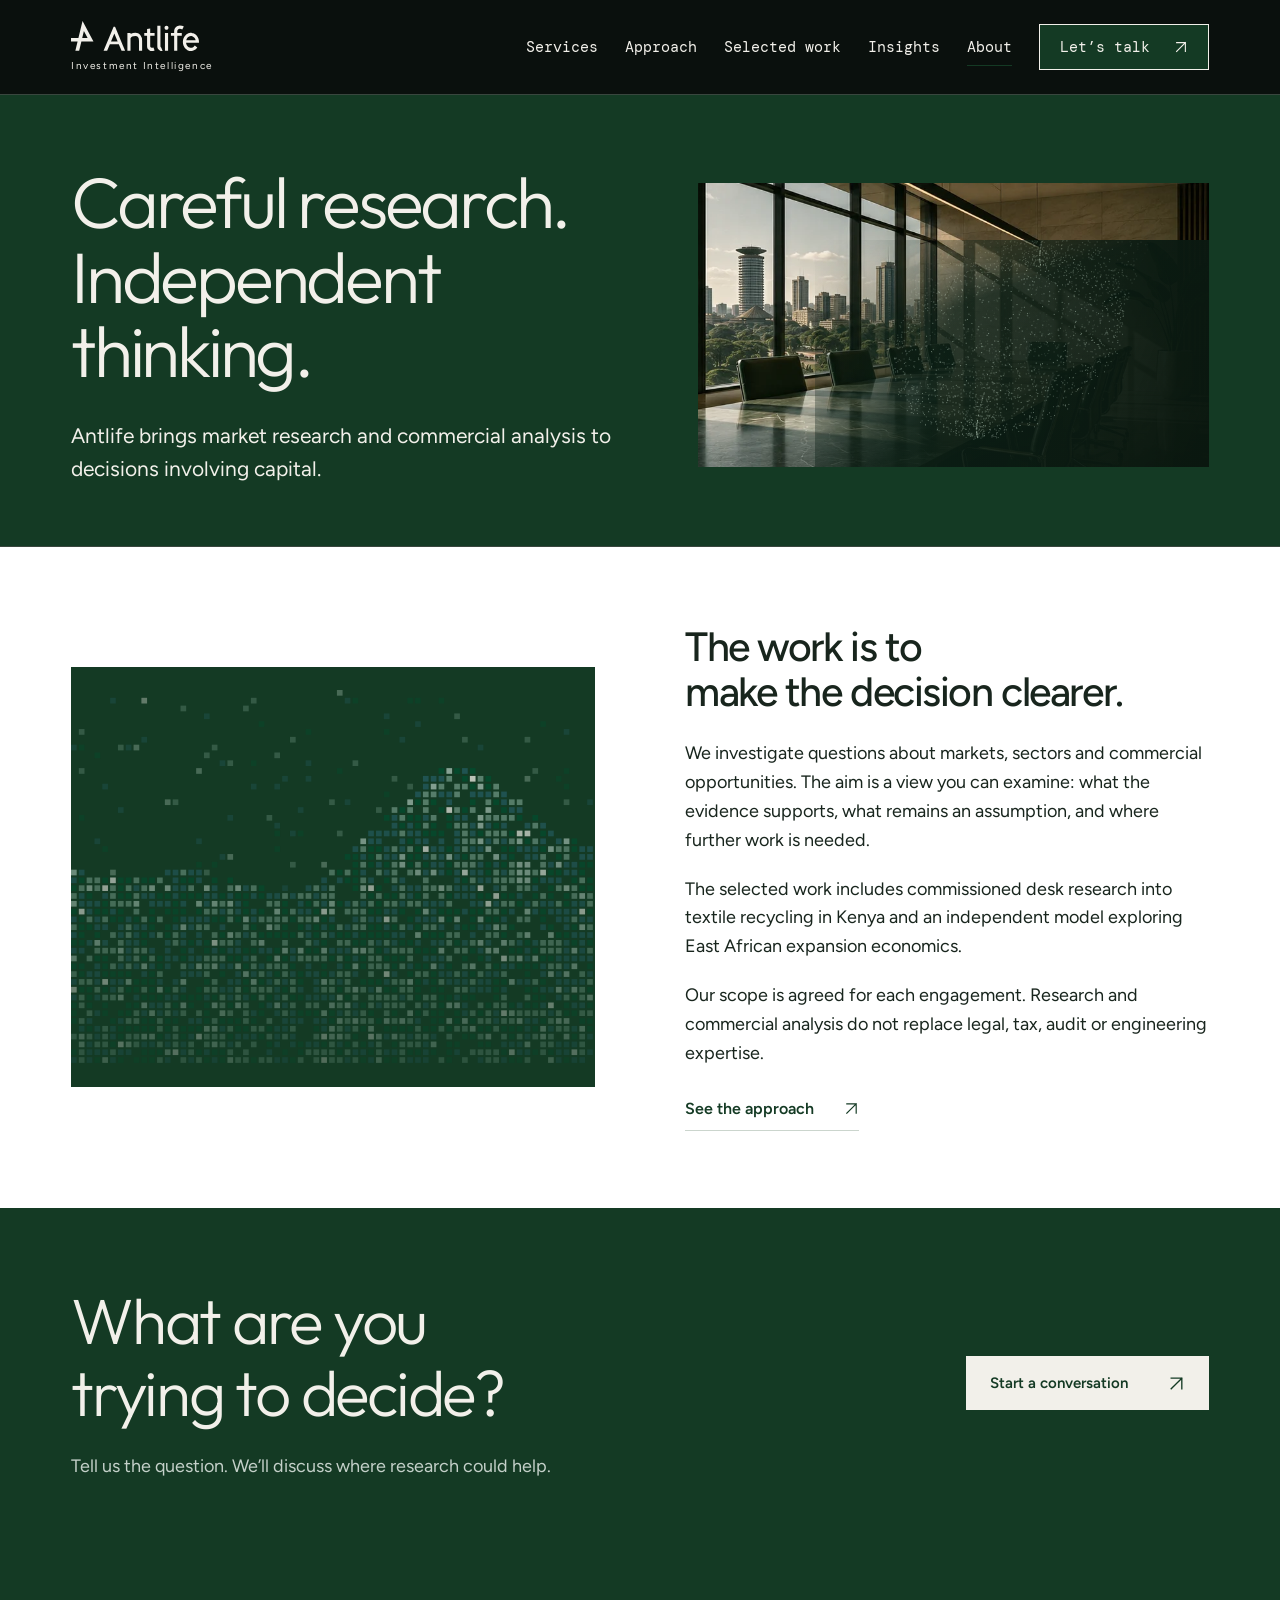
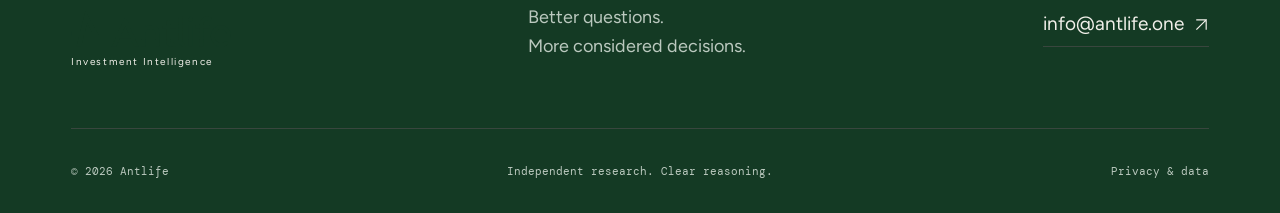
==== commit c941f2eb: "Add the forest editorial edition of Antlife Variant 2" ====
--- a/about.html
+++ b/about.html
@@ -1,5 +1,5 @@
 <!DOCTYPE html>
-<html lang="en"><head><meta charset="utf-8"><meta name="viewport" content="width=device-width,initial-scale=1"><title>About — Antlife</title><meta name="description" content="Antlife brings careful research and commercial analysis to decisions involving capital."><meta name="theme-color" content="#143A24"><meta property="og:title" content="About — Antlife"><meta property="og:description" content="Antlife brings careful research and commercial analysis to decisions involving capital."><meta property="og:type" content="website"><link rel="icon" href="/assets/brand/favicon.svg" type="image/svg+xml"><link rel="preload" href="/assets/fonts/Figtree-Regular.ttf" as="font" type="font/ttf" crossorigin><link rel="stylesheet" href="/assets/site.css"><script src="/assets/site.js" defer></script><link rel="stylesheet" href="/assets/journal.css"><script src="/assets/journal.js" defer></script><noscript><style>@media(max-width:900px){.header-inner{flex-wrap:wrap;padding-block:18px}.site-header nav{position:static;display:flex;padding:0;width:100%;border:0}.menu-toggle{display:none}}</style></noscript><script src="/assets/profile-motion.js" defer></script><link rel="stylesheet" href="/assets/light-edition.css"></head>
+<html lang="en"><head><meta charset="utf-8"><meta name="viewport" content="width=device-width,initial-scale=1"><title>About — Antlife</title><meta name="description" content="Antlife brings careful research and commercial analysis to decisions involving capital."><meta name="theme-color" content="#143A24"><meta property="og:title" content="About — Antlife"><meta property="og:description" content="Antlife brings careful research and commercial analysis to decisions involving capital."><meta property="og:type" content="website"><link rel="icon" href="/assets/brand/favicon.svg" type="image/svg+xml"><link rel="preload" href="/assets/fonts/Figtree-Regular.ttf" as="font" type="font/ttf" crossorigin><link rel="stylesheet" href="/assets/site.css"><script src="/assets/site.js" defer></script><link rel="stylesheet" href="/assets/journal.css"><script src="/assets/journal.js" defer></script><noscript><style>@media(max-width:900px){.header-inner{flex-wrap:wrap;padding-block:18px}.site-header nav{position:static;display:flex;padding:0;width:100%;border:0}.menu-toggle{display:none}}</style></noscript><script src="/assets/sculptures.js" defer></script></head>
 <body class="journal-v2"><a href="#main" class="skip-link">Skip to content</a>
-<header class="site-header"><div class="container header-inner"><a href="/" class="brand" aria-label="Antlife home"><img src="/assets/brand/logo-green.svg" width="132" height="30" alt="Antlife"><span>Investment Intelligence</span></a><button class="menu-toggle" aria-expanded="false" aria-controls="main-nav"><span class="menu-label">Menu</span><span class="menu-icon" aria-hidden="true"><i></i><i></i></span></button><nav id="main-nav" aria-label="Main navigation"><a href="/services" >Services</a><a href="/approach" >Approach</a><a href="/work" >Selected work</a><a href="/insights" >Insights</a><a href="/about" aria-current="page">About</a><a class="nav-cta" href="/contact" >Let’s talk<span aria-hidden="true"><svg class="arrow-icon" viewBox="0 0 16 16" aria-hidden="true" focusable="false"><path d="M3 13 13 3M3 3h10v10"/></svg></span></a></nav></div></header>
-<main id="main"><section class="page-mast container"><div class="mast-copy"><h1>Independent research from Nairobi.</h1><p class="page-lead">Antlife helps teams assess markets, test business plans, and decide where to commit capital.</p></div><div class="editorial-plate"><svg class="profile-study" viewBox="0 0 420 330" aria-hidden="true" focusable="false"><g transform="translate(53 174)"><use class="study-layer" style="--step:0" href="/assets/profile-studies.svg#plate0"/></g><g transform="translate(53 145)"><use class="study-layer" style="--step:1" href="/assets/profile-studies.svg#plate1"/></g><g transform="translate(53 116)"><use class="study-layer" style="--step:2" href="/assets/profile-studies.svg#plate2"/></g><g transform="translate(53 87)"><use class="study-layer" style="--step:3" href="/assets/profile-studies.svg#plate3"/></g><g transform="translate(53 58)"><use class="study-layer" style="--step:4" href="/assets/profile-studies.svg#plate4"/></g></svg></div></section><section class="container section about-layout"><div class="about-art" aria-hidden="true"><svg class="profile-study" viewBox="0 0 420 330" aria-hidden="true" focusable="false"><g transform="translate(32 30)"><use class="study-layer" style="--step:0" href="/assets/profile-studies.svg#stream0"/></g><g transform="translate(32 30)"><use class="study-layer" style="--step:1" href="/assets/profile-studies.svg#stream1"/></g><g transform="translate(32 30)"><use class="study-layer" style="--step:2" href="/assets/profile-studies.svg#stream2"/></g><g transform="translate(32 30)"><use class="study-layer" style="--step:3" href="/assets/profile-studies.svg#stream3"/></g><g transform="translate(32 30)"><use class="study-layer" style="--step:4" href="/assets/profile-studies.svg#stream4"/></g></svg></div><div><h2>The work is to<br>make the decision clearer.</h2><p>We investigate questions about markets, sectors and commercial opportunities. The aim is a view you can examine: what the evidence supports, what remains an assumption, and where further work is needed.</p><p>The selected work includes commissioned desk research into textile recycling in Kenya and an independent model exploring East African expansion economics.</p><p>Our scope is agreed for each engagement. Research and commercial analysis do not replace legal, tax, audit or engineering expertise.</p><a class="text-link" href="/approach" >See the approach<span aria-hidden="true"><svg class="arrow-icon" viewBox="0 0 16 16" aria-hidden="true" focusable="false"><path d="M3 13 13 3M3 3h10v10"/></svg></span></a></div></section><section class="closing section"><div class="container closing-inner"><div><h2>What are you<br>trying to decide?</h2><p>Tell us the question. We’ll discuss where research could help.</p></div><a class="button button-light" href="/contact" >Start a conversation<span aria-hidden="true"><svg class="arrow-icon" viewBox="0 0 16 16" aria-hidden="true" focusable="false"><path d="M3 13 13 3M3 3h10v10"/></svg></span></a></div></section></main><footer class="site-footer"><div class="container"><div class="footer-top"><a href="/" class="brand" aria-label="Antlife home"><img src="/assets/brand/logo-green.svg" width="160" height="37" alt="Antlife"><span>Investment Intelligence</span></a><p>Better questions.<br>More considered decisions.</p><a class="footer-email" href="mailto:info@antlife.one">info@antlife.one <svg class="arrow-icon" viewBox="0 0 16 16" aria-hidden="true" focusable="false"><path d="M3 13 13 3M3 3h10v10"/></svg></a></div><div class="footer-bottom"><span>© 2026 Antlife</span><span>Independent research. Clear reasoning.</span><a href="/privacy">Privacy &amp; data</a></div></div></footer></body></html>+<header class="site-header"><div class="container header-inner"><a href="/" class="brand" aria-label="Antlife home"><img src="/assets/brand/logo-ivory.svg" width="132" height="30" alt="Antlife"><span>Investment Intelligence</span></a><button class="menu-toggle" aria-expanded="false" aria-controls="main-nav"><span class="menu-label">Menu</span><span class="menu-icon" aria-hidden="true"><i></i><i></i></span></button><nav id="main-nav" aria-label="Main navigation"><a href="/services" >Services</a><a href="/approach" >Approach</a><a href="/work" >Selected work</a><a href="/insights" >Insights</a><a href="/about" aria-current="page">About</a><a class="nav-cta" href="/contact" >Let’s talk<span aria-hidden="true"><svg class="arrow-icon" viewBox="0 0 16 16" aria-hidden="true" focusable="false"><path d="M3 13 13 3M3 3h10v10"/></svg></span></a></nav></div></header>
+<main id="main"><section class="page-mast container"><div class="mast-copy"><h1>Careful research.<br>Independent thinking.</h1><p class="page-lead">Antlife brings market research and commercial analysis to decisions involving capital.</p></div><div class="editorial-plate"><img src="/assets/studio.webp" alt="" loading="lazy" width="768" height="512"><canvas data-sculpture="orbit" aria-hidden="true"></canvas></div></section><div class="paper-band"><section class="container section about-layout"><div class="about-art" aria-hidden="true"><img src="/assets/evidence-landscape.svg" alt="" width="737" height="528"></div><div><h2>The work is to<br>make the decision clearer.</h2><p>We investigate questions about markets, sectors and commercial opportunities. The aim is a view you can examine: what the evidence supports, what remains an assumption, and where further work is needed.</p><p>The selected work includes commissioned desk research into textile recycling in Kenya and an independent model exploring East African expansion economics.</p><p>Our scope is agreed for each engagement. Research and commercial analysis do not replace legal, tax, audit or engineering expertise.</p><a class="text-link" href="/approach" >See the approach<span aria-hidden="true"><svg class="arrow-icon" viewBox="0 0 16 16" aria-hidden="true" focusable="false"><path d="M3 13 13 3M3 3h10v10"/></svg></span></a></div></section></div><section class="closing section"><div class="container closing-inner"><div><h2>What are you<br>trying to decide?</h2><p>Tell us the question. We’ll discuss where research could help.</p></div><a class="button button-light" href="/contact" >Start a conversation<span aria-hidden="true"><svg class="arrow-icon" viewBox="0 0 16 16" aria-hidden="true" focusable="false"><path d="M3 13 13 3M3 3h10v10"/></svg></span></a></div></section></main><footer class="site-footer"><div class="container"><div class="footer-top"><a href="/" class="brand" aria-label="Antlife home"><img src="/assets/brand/logo-green.svg" width="160" height="37" alt="Antlife"><span>Investment Intelligence</span></a><p>Better questions.<br>More considered decisions.</p><a class="footer-email" href="mailto:info@antlife.one">info@antlife.one <svg class="arrow-icon" viewBox="0 0 16 16" aria-hidden="true" focusable="false"><path d="M3 13 13 3M3 3h10v10"/></svg></a></div><div class="footer-bottom"><span>© 2026 Antlife</span><span>Independent research. Clear reasoning.</span><a href="/privacy">Privacy &amp; data</a></div></div></footer></body></html>
--- a/assets/site.css
+++ b/assets/site.css
@@ -1,11 +1,11 @@
 @font-face{font-family:Figtree;src:url('/assets/fonts/Figtree-Regular.ttf') format('truetype');font-weight:400;font-display:swap}@font-face{font-family:Figtree;src:url('/assets/fonts/Figtree-Medium.ttf') format('truetype');font-weight:500;font-display:swap}@font-face{font-family:Figtree;src:url('/assets/fonts/Figtree-SemiBold.ttf') format('truetype');font-weight:600;font-display:swap}@font-face{font-family:Figtree;src:url('/assets/fonts/Figtree-Bold.ttf') format('truetype');font-weight:700;font-display:swap}@font-face{font-family:Outfit;src:url('/assets/fonts/Outfit-Light.ttf') format('truetype');font-weight:300;font-display:swap}@font-face{font-family:'DM Mono';src:url('/assets/fonts/DMMono-Regular.ttf') format('truetype');font-weight:400;font-display:swap}
-:root{--green:#143a24;--deep:#172b21;--forest:#004e2f;--ivory:#f2f0ea;--ink:#1a2420;--muted:#4a5a50;--stone:#d6d3c9;--sage:#6f9684;--sage-light:#a9c2b6;--navy:#13281c;--teal:#355b46;--clay:#34443c;--mono:'DM Mono',monospace;--side:clamp(20px,5.55vw,80px)}*{box-sizing:border-box}html{scroll-behavior:smooth;scroll-padding-top:110px}body{margin:0;background:var(--ivory);color:var(--ink);font-family:Figtree,Arial,sans-serif;font-size:17px;line-height:1.6;-webkit-font-smoothing:antialiased}a{color:inherit;text-decoration:none}button,input,select,textarea{font:inherit}button,a,input,select,textarea{-webkit-tap-highlight-color:transparent}button{cursor:pointer}button:disabled{cursor:wait;opacity:.65}img{max-width:100%;height:auto}p{margin:0 0 20px}h1,h2,h3{font-weight:500;line-height:1.12;letter-spacing:-.035em;margin:0 0 24px}h1{font-family:Outfit,Figtree,sans-serif;font-weight:300;font-size:clamp(52px,6.3vw,92px);line-height:1.04;letter-spacing:-.045em}h2{font-size:clamp(30px,3.2vw,46px);font-weight:500}h3{font-size:24px;letter-spacing:-.025em}em{font-style:normal}button{border:0;background:none;color:inherit}.container{width:100%;max-width:1600px;margin-inline:auto;padding-inline:var(--side)}.section{padding-block:104px}.eyebrow{font-family:var(--mono);font-size:11px;line-height:1.6;letter-spacing:.09em;text-transform:none;margin-bottom:28px}.muted{color:var(--muted)}.small-note{font-size:14px;line-height:1.6;color:var(--muted)}.button{display:inline-flex;min-height:52px;align-items:center;justify-content:space-between;gap:40px;padding:14px 24px;background:var(--green);color:var(--ivory);font-size:15px;font-weight:600;transition:background .18s,color .18s}.button:hover{background:var(--forest)}.button span{font:22px Arial,sans-serif}.button-light{background:var(--ivory);color:var(--green)}.button-light:hover{background:#fff}.text-link{display:inline-flex;align-items:center;gap:30px;min-height:44px;font-size:15px;font-weight:600;border-bottom:1px solid var(--stone)}.text-link:hover{border-color:currentColor}.quiet-link{min-height:48px;display:inline-flex;gap:20px;align-items:center;font-size:15px;border-bottom:1px solid #ffffff50}.quiet-link span{font-size:20px}.skip-link{position:fixed;top:-100px;left:20px;background:var(--ivory);padding:12px 20px;z-index:100}.skip-link:focus{top:10px}:focus-visible{outline:2px solid var(--teal);outline-offset:5px}.site-header :focus-visible,.hero :focus-visible,.method-section :focus-visible,.closing :focus-visible,.case-mast :focus-visible,.about-art :focus-visible{outline-color:var(--ivory)}[hidden]{display:none!important}
-.site-header{background:var(--green);color:var(--ivory);position:relative;z-index:20;border-bottom:1px solid #ffffff24}.header-inner{min-height:104px;display:flex;align-items:center;justify-content:space-between;gap:32px}.brand{display:inline-flex;flex-direction:column;align-items:flex-start;gap:8px;flex-shrink:0;padding:8px 0}.brand img{display:block}.brand span{font-size:10px;letter-spacing:.16em;line-height:1.4}.site-header nav{display:flex;align-items:center;gap:30px;font-size:14px}.site-header nav>a:not(.nav-cta){min-height:44px;display:flex;align-items:center;position:relative}.site-header nav>a:not(.nav-cta):after{content:'';position:absolute;left:0;right:100%;bottom:3px;height:1px;background:var(--sage-light);transition:right .18s}.site-header nav>a:hover:after,.site-header nav>a[aria-current]:after{right:0}.nav-cta{display:flex;align-items:center;gap:24px;border:1px solid #ffffff55;min-height:44px;padding:8px 17px}.nav-cta:hover{background:var(--ivory);color:var(--green)}.menu-toggle{display:none}
+:root{--green:#143a24;--deep:#172b21;--forest:#004e2f;--ivory:#f2f0ea;--ink:#1a2420;--muted:#4a5a50;--stone:#39463e;--sage:#6f9684;--sage-light:#a9c2b6;--navy:#102318;--teal:#346147;--clay:#476752;--mono:'DM Mono',monospace;--side:clamp(20px,5.55vw,80px)}*{box-sizing:border-box}html{scroll-behavior:smooth;scroll-padding-top:110px}body{margin:0;background:var(--black);color:var(--ivory);font-family:Figtree,Arial,sans-serif;font-size:17px;line-height:1.6;-webkit-font-smoothing:antialiased}a{color:inherit;text-decoration:none}button,input,select,textarea{font:inherit}button,a,input,select,textarea{-webkit-tap-highlight-color:transparent}button{cursor:pointer}button:disabled{cursor:wait;opacity:.65}img{max-width:100%;height:auto}p{margin:0 0 20px}h1,h2,h3{font-weight:500;line-height:1.12;letter-spacing:-.035em;margin:0 0 24px}h1{font-family:Outfit,Figtree,sans-serif;font-weight:300;font-size:clamp(52px,6.3vw,92px);line-height:1.04;letter-spacing:-.045em}h2{font-size:clamp(30px,3.2vw,46px);font-weight:500}h3{font-size:24px;letter-spacing:-.025em}em{font-style:normal}button{border:0;background:none;color:inherit}.container{width:100%;max-width:1600px;margin-inline:auto;padding-inline:var(--side)}.section{padding-block:104px}.eyebrow{font-family:var(--mono);font-size:11px;line-height:1.6;letter-spacing:.09em;text-transform:none;margin-bottom:28px}.muted{color:var(--subtle)}.small-note{font-size:14px;line-height:1.6;color:var(--subtle)}.button{display:inline-flex;min-height:52px;align-items:center;justify-content:space-between;gap:40px;padding:14px 24px;background:var(--green);color:var(--ivory);font-size:15px;font-weight:600;transition:background .18s,color .18s}.button:hover{background:var(--forest)}.button span{font:22px Arial,sans-serif}.button-light{background:var(--black);color:var(--ivory)}.button-light:hover{background:var(--paper)}.text-link{display:inline-flex;align-items:center;gap:30px;min-height:44px;font-size:15px;font-weight:600;border-bottom:1px solid var(--stone)}.text-link:hover{border-color:currentColor}.quiet-link{min-height:48px;display:inline-flex;gap:20px;align-items:center;font-size:15px;border-bottom:1px solid #ffffff50}.quiet-link span{font-size:20px}.skip-link{position:fixed;top:-100px;left:20px;background:var(--black);padding:12px 20px;z-index:100}.skip-link:focus{top:10px}:focus-visible{outline:2px solid var(--teal);outline-offset:5px}.site-header :focus-visible,.hero :focus-visible,.method-section :focus-visible,.closing :focus-visible,.case-mast :focus-visible,.about-art :focus-visible{outline-color:var(--ivory)}[hidden]{display:none!important}
+.site-header{background:var(--green);color:var(--ivory);position:relative;z-index:20;border-bottom:1px solid #ffffff24}.header-inner{min-height:104px;display:flex;align-items:center;justify-content:space-between;gap:32px}.brand{display:inline-flex;flex-direction:column;align-items:flex-start;gap:8px;flex-shrink:0;padding:8px 0}.brand img{display:block}.brand span{font-size:10px;letter-spacing:.16em;line-height:1.4}.site-header nav{display:flex;align-items:center;gap:30px;font-size:14px}.site-header nav>a:not(.nav-cta){min-height:44px;display:flex;align-items:center;position:relative}.site-header nav>a:not(.nav-cta):after{content:'';position:absolute;left:0;right:100%;bottom:3px;height:1px;background:var(--sage-light);transition:right .18s}.site-header nav>a:hover:after,.site-header nav>a[aria-current]:after{right:0}.nav-cta{display:flex;align-items:center;gap:24px;border:1px solid #ffffff55;min-height:44px;padding:8px 17px}.nav-cta:hover{background:var(--black);color:var(--ivory)}.menu-toggle{display:none}
 .hero{background:var(--green);color:var(--ivory);position:relative;overflow:hidden}.hero-grid{display:grid;grid-template-columns:1.12fr 1fr;align-items:center;min-height:650px;gap:16px;padding-top:62px;padding-bottom:70px}.hero-copy{position:relative;z-index:1}.hero .eyebrow{color:var(--sage-light);font-size:10px}.hero h1{font-size:clamp(56px,6.4vw,96px);margin-bottom:28px;white-space:nowrap}.hero h1 em{color:var(--sage-light)}.hero-lead{font-size:22px;margin-bottom:14px}.hero-description{max-width:420px;color:#d1dcd5;font-size:16px;line-height:1.7}.hero-actions{display:flex;align-items:center;gap:30px;margin-top:32px}.hero-visual{align-self:stretch;display:flex;flex-direction:column;justify-content:center;position:relative;padding:28px 0 12px 22px;min-width:0}.hero-visual:before{content:'';position:absolute;inset:60px -100px 40px 0;background:radial-gradient(ellipse,#6f968419,transparent 65%);pointer-events:none}.visual-top{display:flex;justify-content:space-between;font:9px var(--mono);letter-spacing:.1em;color:var(--sage-light);border-top:1px solid #a9c2b63a;padding-top:16px;margin-left:24px}.hero-visual img{width:115%;max-width:none;margin:10px -10% 0 -3%;opacity:.95;mask-image:linear-gradient(to bottom,#000 65%,transparent 100%)}.visual-caption{display:flex;align-items:center;gap:14px;padding:0 0 12px 40px;font-size:14px;line-height:1.5}.visual-caption small{color:var(--sage-light);font-size:12px}.signal-dot{width:7px;height:7px;background:var(--sage-light);box-shadow:0 0 0 6px #a9c2b611}.crosshair{margin-left:auto;font-size:32px;font-weight:300;color:var(--sage-light)}.hero-bottom{display:flex;align-items:center;gap:36px;min-height:72px;position:relative;font:10px var(--mono);letter-spacing:.04em;text-transform:none}.hero-bottom:before{content:'';position:absolute;left:var(--side);right:var(--side);top:0;border-top:1px solid #a9c2b63a}.hero-bottom>span{color:var(--sage-light)}.hero-bottom>a{margin-left:auto;min-height:44px;display:flex;align-items:center;gap:26px}
-.intro{display:grid;grid-template-columns:1.5fr 1fr;gap:80px;padding-top:108px;padding-bottom:110px}.intro h2{font-size:clamp(28px,3vw,43px);line-height:1.22}.intro-note{padding-top:42px;max-width:420px;font-size:17px}.intro-note p:first-child{font-size:20px}.services-section{background:#e9e8e0;border-top:1px solid var(--stone);border-bottom:1px solid var(--stone)}.section-heading{display:flex;align-items:flex-end;justify-content:space-between;gap:40px;margin-bottom:46px}.section-heading h2{margin-bottom:0}.section-heading>.text-link{margin-bottom:4px}.heading-note{max-width:370px;font-size:15px;color:var(--muted);margin-bottom:4px}.service-grid{display:grid;grid-template-columns:repeat(3,1fr);border-top:1px solid #a3aaa0;border-bottom:1px solid #a3aaa0}.service-card{padding:30px 30px 26px 0;display:flex;flex-direction:column;min-height:310px;position:relative;transition:background .18s}.service-card+ .service-card{border-left:1px solid #c4c8bd;padding-left:30px}.service-number{font:12px var(--mono);color:var(--muted);letter-spacing:.03em;display:block}.service-card h3{margin-top:24px;max-width:230px;font-size:26px}.service-card p{font-size:15px;max-width:320px;color:var(--muted)}.card-foot{font-size:11px;font-family:var(--mono);display:flex;justify-content:space-between;gap:12px;align-items:center;margin-top:auto;padding-top:18px}.card-foot>span{font:24px Arial,sans-serif}.service-card:hover{background:#f2f0ea80}.services-strip{display:flex;justify-content:space-between;gap:20px;font-size:13px;color:var(--muted);padding-top:22px}.work-grid{display:grid;grid-template-columns:1fr 1fr;gap:48px}.work-art{height:310px;position:relative;overflow:hidden;padding:27px 30px;display:flex;flex-direction:column;justify-content:space-between}.art-label,.art-bottom{font:10px var(--mono);letter-spacing:.08em;position:relative;z-index:2}.art-bottom{font-size:11px;letter-spacing:0}.yarn-art{background:var(--green);color:var(--ivory)}.yarn-lines{position:absolute;inset:70px 0 50px;transform:rotate(-12deg);background:repeating-linear-gradient(0deg,transparent 0 8px,#a9c2b660 8px 9px,transparent 9px 14px);mask-image:radial-gradient(ellipse,#000 10%,transparent 68%)}.yarn-lines:after{content:'';position:absolute;inset:0;background:repeating-linear-gradient(90deg,transparent 0 18px,#143a24 18px 21px);transform:rotate(25deg);opacity:.9}.expansion-art{background:var(--navy);color:var(--ivory)}.mini-chart{position:absolute;inset:80px 55px 70px 60px;display:flex;flex-direction:column;gap:15px;border-right:1px solid #9db7cf55;align-items:flex-end}.mini-chart i{display:block;width:var(--bar);height:22px;background:#9db7cf66;transition:width .2s}.mini-chart i:first-child{background:var(--sage-light)}.work-meta{display:flex;justify-content:space-between;font:10px var(--mono);text-transform:none;letter-spacing:.05em;color:var(--muted);margin:24px 0 16px}.work-card h3{font-size:30px;margin-bottom:12px}.work-card>p{font-size:16px;max-width:470px;color:var(--muted);margin-bottom:10px}.work-card .text-link{border:0;font-size:14px}.status{display:block;font:11px var(--mono);color:var(--muted);margin-top:12px}.work-card:hover h3{text-decoration:underline;text-decoration-thickness:1px;text-underline-offset:6px}.work-card:hover .yarn-lines{opacity:.7}.work-card:focus-visible{outline-offset:10px}.method-section{background:var(--deep);color:var(--ivory)}.method-layout{display:grid;grid-template-columns:1.25fr 1fr;gap:100px}.method-section .eyebrow{color:var(--sage-light)}.method-section h2{font-size:clamp(32px,3.4vw,48px);line-height:1.2}.method-section h2 em{color:var(--sage-light)}.light-link{border-color:#a9c2b650}.principles>div{display:grid;grid-template-columns:40px 1fr;border-top:1px solid #a9c2b655;padding-top:24px;margin-bottom:22px;column-gap:18px}.principles>div>span{grid-row:1/3;font:11px var(--mono);color:var(--sage-light);padding-top:5px}.principles h3{font-size:22px;margin-bottom:10px}.principles p{color:#c4d0c9;font-size:15px;margin:0}.insights-teaser{display:grid;grid-template-columns:1fr 1fr;gap:100px;align-items:center}.insights-teaser>div>p:not(.eyebrow){max-width:390px;color:var(--muted)}.observation{border-top:1px solid var(--stone);border-bottom:1px solid var(--stone);padding:34px 0}.observation blockquote{font-size:34px;letter-spacing:-.03em;line-height:1.3;margin:30px 0}.observation>a{font-size:14px;display:inline-flex;align-items:center;min-height:44px}.closing{background:var(--green);color:var(--ivory)}.closing .eyebrow{color:var(--sage-light)}.closing-inner{display:flex;align-items:center;justify-content:space-between;gap:40px}.closing h2{font-family:Outfit,Figtree,sans-serif;font-weight:300;font-size:clamp(44px,5vw,70px)}.closing p:not(.eyebrow){color:#c4d0c9;margin:0}.site-footer{padding-block:60px 0}.footer-top{display:flex;align-items:flex-start;justify-content:space-between;gap:40px;padding-bottom:48px}.footer-top>p{font-size:18px;color:var(--muted)}.footer-email{display:flex;align-items:center;min-height:44px;font-size:19px;border-bottom:1px solid var(--stone)}.footer-bottom{display:flex;align-items:center;justify-content:space-between;gap:25px;border-top:1px solid var(--stone);font:10px var(--mono);color:var(--muted);padding-block:20px}.footer-bottom>a{min-height:44px;display:flex;align-items:center}
-.page-mast{padding-top:88px;padding-bottom:74px;border-bottom:1px solid var(--stone)}.page-mast h1{max-width:1100px;color:var(--green)}.page-lead{max-width:630px;font-size:21px;line-height:1.6;margin:30px 0 0}.service-details{padding-block:10px 40px}.service-detail{display:grid;grid-template-columns:70px 1fr 1fr;gap:35px;border-bottom:1px solid var(--stone);padding:52px 0;scroll-margin-top:30px}.service-detail h2{font-size:32px}.service-sub{color:var(--muted)}.service-detail>div>p{max-width:490px}.output{font:12px/1.7 var(--mono);color:var(--green);padding-top:10px}.service-detail .text-link{margin-top:10px}.support-panel{padding:48px;background:#e6e7dd;max-width:1000px}.support-panel p:last-child{max-width:680px;margin-bottom:0}.process-list{padding-block:20px 80px}.process-list article{display:grid;grid-template-columns:150px 1fr 1fr;gap:40px;padding:45px 0;border-bottom:1px solid var(--stone)}.process-list h2{font-size:29px;margin:0}.process-list p{max-width:430px;margin:0;color:var(--muted)}.evidence-section{background:#e5e7de}.evidence-grid{display:grid;grid-template-columns:repeat(4,1fr);gap:36px}.evidence-grid article{border-top:1px solid #b9c2b5;padding-top:28px}.evidence-grid h3{font-size:21px;margin-top:20px}.evidence-grid p{font-size:15px;color:var(--muted)}.evidence-dot{display:block;width:12px;height:12px;background:var(--green)}.evidence-dot.client{background:var(--teal)}.evidence-dot.model{background:var(--navy)}.evidence-dot.judgement{background:var(--clay)}.work-index{padding-top:64px}.case-mast{background:var(--green);color:var(--ivory);padding:35px 0 70px}.back-link{display:inline-flex;align-items:center;min-height:44px;font-size:13px;margin-bottom:36px}.case-mast .eyebrow{color:var(--sage-light)}.case-mast h1 em{color:var(--sage-light)}.case-mast .page-lead{color:#d1dcd5}.case-tags{display:flex;flex-wrap:wrap;gap:20px;margin-top:38px;font:10px var(--mono);text-transform:none;letter-spacing:.04em}.case-tags span{border-top:1px solid #ffffff40;padding-top:12px}.navy-mast{background:var(--navy)}.case-intro{display:grid;grid-template-columns:1fr 1.1fr;gap:100px}.case-intro>div{max-width:650px}.case-intro h2{font-size:42px}.case-explorer{background:#e5e7de}.stage-tabs{display:grid;grid-template-columns:repeat(4,1fr);border-bottom:1px solid #aab4a5}.stage-tabs button{font:12px var(--mono);text-align:left;min-height:56px;border-bottom:3px solid transparent;padding:14px 16px}.stage-tabs button[aria-selected=true]{background:var(--green);color:var(--ivory);border-bottom-color:var(--green)}.stage-tabs button:focus-visible{outline-offset:-5px}.stage-tabs button[aria-selected=true]:focus-visible{outline-color:var(--ivory)}.stage-panel{display:grid;grid-template-columns:1fr 1fr;min-height:400px;background:var(--ivory);margin-top:30px}.stage-diagram{background:var(--green);color:var(--ivory);display:flex;flex-direction:column;align-items:center;justify-content:center;gap:35px;padding:35px}.stage-diagram>span{font:12px var(--mono);text-align:center}.pixel-material{display:grid;grid-template-columns:repeat(4,26px);gap:7px;transform:rotate(-10deg);transition:transform .18s}.pixel-material i{width:26px;height:26px;background:var(--sage);display:block}.pixel-material i:nth-child(3n){background:var(--sage-light)}.pixel-material i:nth-child(5n){opacity:.3}.stage-panel[data-step="1"] .pixel-material{transform:rotate(0);gap:15px}.stage-panel[data-step="2"] .pixel-material{transform:rotate(45deg)}.stage-panel[data-step="3"] .pixel-material{transform:rotate(0) scale(.8)}.stage-content{padding:42px}.stage-content h3{font-size:30px}.stage-content>p{font-size:16px}.stage-caveat{border-left:2px solid var(--sage);padding-left:18px;margin-top:25px}.stage-caveat>span{font:11px var(--mono);text-transform:none}.stage-caveat p{font-size:14px;color:var(--muted);margin-top:9px}.stage-controls{display:flex;gap:22px;align-items:center;margin-top:25px}.stage-controls>span{font:11px var(--mono)}.icon-button{width:44px;height:44px;border:1px solid var(--stone)}.icon-button:hover{background:#e2e5d9}.case-reading{display:grid;grid-template-columns:1fr 1.3fr;gap:100px}.reading-sidebar{position:sticky;top:40px;align-self:start}.reading-body h3{margin-top:38px}.large-copy{font-size:24px;line-height:1.5;letter-spacing:-.02em}.source-details{margin-top:32px;border-top:1px solid var(--stone);border-bottom:1px solid var(--stone);font-size:14px}.source-details summary{cursor:pointer;padding:20px 0;min-height:60px;font-weight:600}.source-details>div{padding-block:8px 20px}.source-details p{font-size:14px;color:var(--muted)}.source-details p:last-child{margin-bottom:0}.model-section{background:#e4e8e6}.model-section .section-heading{align-items:center}.segmented{display:flex;border:1px solid #a7b5a7;padding:4px;gap:4px}.segmented button{min-height:44px;padding:8px 18px;font-size:13px}.segmented button.active{background:var(--green);color:var(--ivory)}.segmented button.active:focus-visible{outline-color:var(--ivory);outline-offset:-4px}.chart-units{font:12px/1.6 var(--mono);color:var(--muted);margin-bottom:30px}.loss-chart{border-top:1px solid #b2bcb3;border-bottom:1px solid #b2bcb3;padding:30px 0}.loss-row{display:grid;grid-template-columns:120px 1fr 100px;align-items:center;gap:28px;min-height:65px}.loss-name{font-size:15px}.loss-track{height:30px;display:flex;justify-content:flex-end;background:repeating-linear-gradient(90deg,transparent 0 calc(20% - 1px),#b6c3b580 calc(20% - 1px) 20%);border-right:1px solid var(--ink)}.loss-bar{display:block;height:30px;width:var(--loss);background:var(--green);transition:width .2s}.loss-value{font:13px var(--mono)}.chart-caption{font-size:15px;margin-top:20px;color:var(--muted)}table{border-collapse:collapse;width:100%;text-align:left;font-size:14px}th,td{padding:12px 15px;border-bottom:1px solid var(--stone)}th:first-child,td:first-child{padding-left:0}table caption{text-align:left;font:12px var(--mono);margin-bottom:15px}tbody td{font-family:var(--mono);font-size:12px}.table-scroll{overflow-x:auto}.scenario-layout{display:grid;grid-template-columns:1fr 1fr;gap:100px}.scenario-layout>div:first-child>p{max-width:480px}.scenario-card{padding:38px;background:white;border:1px solid var(--stone)}.scenario-card h3{font-size:24px}.scenario-card label{display:flex;justify-content:space-between;gap:20px;font-size:14px;margin-top:24px}.scenario-card output{font:14px var(--mono);white-space:nowrap}.scenario-card input[type=range]{display:block;width:100%;min-height:44px;margin:0;accent-color:var(--green);cursor:pointer}.scenario-result{background:var(--ivory);padding:24px;margin-top:25px;border-left:3px solid var(--green)}.scenario-result>span{font:10px var(--mono);text-transform:none}.scenario-result strong{display:block;font-size:43px;letter-spacing:-.04em;font-weight:500;color:var(--clay);margin-block:5px 10px}.scenario-result p{font-size:14px;margin-bottom:10px}.scenario-result p:last-child{margin:0}.scenario-result.positive strong{color:var(--green)}.formula{font-size:13px;color:var(--muted);margin:20px 0 10px}.text-button{min-height:44px;text-decoration:underline;font-size:14px;padding:0}.insights-index{padding-top:45px}.filter-row{display:flex;flex-wrap:wrap;gap:10px;border-bottom:1px solid var(--stone);padding-bottom:28px}.filter{min-height:44px;padding:10px 22px;border:1px solid var(--stone);font-size:14px}.filter.active{background:var(--green);color:var(--ivory);border-color:var(--green)}.filter.active:focus-visible{outline-offset:3px}.insight-row{display:grid;grid-template-columns:180px 1fr 45px;gap:30px;padding:42px 0;border-bottom:1px solid var(--stone);align-items:start}.insight-kind{font:11px var(--mono);color:var(--muted);padding-top:5px}.insight-row h2{font-size:30px;max-width:650px;margin-bottom:12px}.insight-row p{font-size:16px;color:var(--muted);margin:0}.insight-arrow{font-size:25px}.insight-row:hover h2{text-decoration:underline;text-decoration-thickness:1px;text-underline-offset:5px}#filter-status{margin-top:20px}.editorial-note{display:grid;grid-template-columns:1fr 2fr;gap:40px;background:#e5e7de;margin-top:60px;padding:36px}.editorial-note p{font-size:15px;max-width:700px}.editorial-note p:last-child{margin:0}.article{padding-block:45px 100px}.article h1{max-width:1100px;color:var(--green)}.article-deck{font-size:24px;max-width:650px;margin-top:35px;margin-bottom:60px}.article-layout{display:grid;grid-template-columns:260px 1fr;gap:70px;border-top:1px solid var(--stone);padding-top:45px}.article-layout aside{position:sticky;top:35px;align-self:start}.article-layout aside a{display:block;min-height:44px;font-size:14px;color:var(--muted);padding-block:10px}.article-body{max-width:720px;font-size:19px}.article-body h2{font-size:32px;margin-top:45px}.article-body blockquote{border-left:3px solid var(--green);margin:40px 0;padding:15px 30px;font-size:30px;letter-spacing:-.03em;line-height:1.4}.article-source{border-top:1px solid var(--stone);padding-top:30px;margin-top:50px;font-size:14px;color:var(--muted)}.article-source p{margin-top:10px}.about-layout{display:grid;grid-template-columns:1fr 1fr;gap:90px;align-items:center}.about-art{background:var(--green);position:relative;min-height:420px;display:flex;align-items:center;overflow:hidden}.about-art>img{width:130%;max-width:none}.about-art>span{position:absolute;bottom:28px;left:30px;font:11px/1.8 var(--mono);color:var(--ivory)}.about-layout>div>p{max-width:580px}.contact-layout{display:grid;grid-template-columns:1fr 1.25fr;gap:100px;align-items:start;padding-top:60px}.contact-note>p{max-width:380px}.contact-email{display:inline-flex;align-items:center;min-height:48px;border-bottom:1px solid var(--stone);font-size:21px;margin-block:10px 35px}.contact-steps{margin-top:40px;display:flex;flex-direction:column;gap:16px;font:11px var(--mono);color:var(--muted);border-top:1px solid var(--stone);padding-top:30px}.contact-form{padding:38px;background:#fff;border:1px solid var(--stone)}.form-row{display:grid;grid-template-columns:1fr 1fr;gap:20px}.field{margin-bottom:24px}.field label{display:block;font-size:14px;font-weight:600;margin-bottom:9px}.field label span{font-size:12px;color:var(--muted);font-weight:400}.field input,.field select,.field textarea{width:100%;border:1px solid #889589;border-radius:0;background:transparent;padding:12px;min-height:48px;font-size:16px;color:var(--ink)}.field textarea{resize:vertical}.form-privacy{font-size:13px;color:var(--muted)}.form-privacy a{text-decoration:underline;text-underline-offset:3px}.honeypot{position:absolute;left:-10000px;width:1px;height:1px;overflow:hidden}#form-status{font-size:14px;margin:20px 0 0}#form-status:empty{display:none}#form-status[data-state=error]{color:var(--clay)}#form-status[data-state=success]{color:var(--green)}.legal-copy{max-width:960px}.legal-copy h2{font-size:28px;margin-top:35px}.legal-copy h2:first-child{margin-top:0}
+.intro{display:grid;grid-template-columns:1.5fr 1fr;gap:80px;padding-top:108px;padding-bottom:110px}.intro h2{font-size:clamp(28px,3vw,43px);line-height:1.22}.intro-note{padding-top:42px;max-width:420px;font-size:17px}.intro-note p:first-child{font-size:20px}.services-section{background:var(--panel);border-top:1px solid var(--stone);border-bottom:1px solid var(--stone)}.section-heading{display:flex;align-items:flex-end;justify-content:space-between;gap:40px;margin-bottom:46px}.section-heading h2{margin-bottom:0}.section-heading>.text-link{margin-bottom:4px}.heading-note{max-width:370px;font-size:15px;color:var(--subtle);margin-bottom:4px}.service-grid{display:grid;grid-template-columns:repeat(3,1fr);border-top:1px solid #a3aaa0;border-bottom:1px solid #a3aaa0}.service-card{padding:30px 30px 26px 0;display:flex;flex-direction:column;min-height:310px;position:relative;transition:background .18s}.service-card+ .service-card{border-left:1px solid #c4c8bd;padding-left:30px}.service-number{font:12px var(--mono);color:var(--subtle);letter-spacing:.03em;display:block}.service-card h3{margin-top:24px;max-width:230px;font-size:26px}.service-card p{font-size:15px;max-width:320px;color:var(--subtle)}.card-foot{font-size:11px;font-family:var(--mono);display:flex;justify-content:space-between;gap:12px;align-items:center;margin-top:auto;padding-top:18px}.card-foot>span{font:24px Arial,sans-serif}.service-card:hover{background:#f2f0ea80}.services-strip{display:flex;justify-content:space-between;gap:20px;font-size:13px;color:var(--subtle);padding-top:22px}.work-grid{display:grid;grid-template-columns:1fr 1fr;gap:48px}.work-art{height:310px;position:relative;overflow:hidden;padding:27px 30px;display:flex;flex-direction:column;justify-content:space-between}.art-label,.art-bottom{font:10px var(--mono);letter-spacing:.08em;position:relative;z-index:2}.art-bottom{font-size:11px;letter-spacing:0}.yarn-art{background:var(--green);color:var(--ivory)}.yarn-lines{position:absolute;inset:70px 0 50px;transform:rotate(-12deg);background:repeating-linear-gradient(0deg,transparent 0 8px,#a9c2b660 8px 9px,transparent 9px 14px);mask-image:radial-gradient(ellipse,#000 10%,transparent 68%)}.yarn-lines:after{content:'';position:absolute;inset:0;background:repeating-linear-gradient(90deg,transparent 0 18px,#143a24 18px 21px);transform:rotate(25deg);opacity:.9}.expansion-art{background:var(--navy);color:var(--ivory)}.mini-chart{position:absolute;inset:80px 55px 70px 60px;display:flex;flex-direction:column;gap:15px;border-right:1px solid #a9c2b655;align-items:flex-end}.mini-chart i{display:block;width:var(--bar);height:22px;background:#a9c2b666;transition:width .2s}.mini-chart i:first-child{background:var(--sage-light)}.work-meta{display:flex;justify-content:space-between;font:10px var(--mono);text-transform:none;letter-spacing:.05em;color:var(--subtle);margin:24px 0 16px}.work-card h3{font-size:30px;margin-bottom:12px}.work-card>p{font-size:16px;max-width:470px;color:var(--subtle);margin-bottom:10px}.work-card .text-link{border:0;font-size:14px}.status{display:block;font:11px var(--mono);color:var(--subtle);margin-top:12px}.work-card:hover h3{text-decoration:underline;text-decoration-thickness:1px;text-underline-offset:6px}.work-card:hover .yarn-lines{opacity:.7}.work-card:focus-visible{outline-offset:10px}.method-section{background:var(--deep);color:var(--ivory)}.method-layout{display:grid;grid-template-columns:1.25fr 1fr;gap:100px}.method-section .eyebrow{color:var(--sage-light)}.method-section h2{font-size:clamp(32px,3.4vw,48px);line-height:1.2}.method-section h2 em{color:var(--sage-light)}.light-link{border-color:#a9c2b650}.principles>div{display:grid;grid-template-columns:40px 1fr;border-top:1px solid #a9c2b655;padding-top:24px;margin-bottom:22px;column-gap:18px}.principles>div>span{grid-row:1/3;font:11px var(--mono);color:var(--sage-light);padding-top:5px}.principles h3{font-size:22px;margin-bottom:10px}.principles p{color:#c4d0c9;font-size:15px;margin:0}.insights-teaser{display:grid;grid-template-columns:1fr 1fr;gap:100px;align-items:center}.insights-teaser>div>p:not(.eyebrow){max-width:390px;color:var(--subtle)}.observation{border-top:1px solid var(--stone);border-bottom:1px solid var(--stone);padding:34px 0}.observation blockquote{font-size:34px;letter-spacing:-.03em;line-height:1.3;margin:30px 0}.observation>a{font-size:14px;display:inline-flex;align-items:center;min-height:44px}.closing{background:var(--green);color:var(--ivory)}.closing .eyebrow{color:var(--sage-light)}.closing-inner{display:flex;align-items:center;justify-content:space-between;gap:40px}.closing h2{font-family:Outfit,Figtree,sans-serif;font-weight:300;font-size:clamp(44px,5vw,70px)}.closing p:not(.eyebrow){color:#c4d0c9;margin:0}.site-footer{padding-block:60px 0}.footer-top{display:flex;align-items:flex-start;justify-content:space-between;gap:40px;padding-bottom:48px}.footer-top>p{font-size:18px;color:var(--subtle)}.footer-email{display:flex;align-items:center;min-height:44px;font-size:19px;border-bottom:1px solid var(--stone)}.footer-bottom{display:flex;align-items:center;justify-content:space-between;gap:25px;border-top:1px solid var(--stone);font:10px var(--mono);color:var(--subtle);padding-block:20px}.footer-bottom>a{min-height:44px;display:flex;align-items:center}
+.page-mast{padding-top:88px;padding-bottom:74px;border-bottom:1px solid var(--stone)}.page-mast h1{max-width:1100px;color:var(--ivory)}.page-lead{max-width:630px;font-size:21px;line-height:1.6;margin:30px 0 0}.service-details{padding-block:10px 40px}.service-detail{display:grid;grid-template-columns:70px 1fr 1fr;gap:35px;border-bottom:1px solid var(--stone);padding:52px 0;scroll-margin-top:30px}.service-detail h2{font-size:32px}.service-sub{color:var(--subtle)}.service-detail>div>p{max-width:490px}.output{font:12px/1.7 var(--mono);color:var(--ivory);padding-top:10px}.service-detail .text-link{margin-top:10px}.support-panel{padding:48px;background:var(--panel);max-width:1000px}.support-panel p:last-child{max-width:680px;margin-bottom:0}.process-list{padding-block:20px 80px}.process-list article{display:grid;grid-template-columns:150px 1fr 1fr;gap:40px;padding:45px 0;border-bottom:1px solid var(--stone)}.process-list h2{font-size:29px;margin:0}.process-list p{max-width:430px;margin:0;color:var(--subtle)}.evidence-section{background:var(--panel)}.evidence-grid{display:grid;grid-template-columns:repeat(4,1fr);gap:36px}.evidence-grid article{border-top:1px solid #b9c2b5;padding-top:28px}.evidence-grid h3{font-size:21px;margin-top:20px}.evidence-grid p{font-size:15px;color:var(--subtle)}.evidence-dot{display:block;width:12px;height:12px;background:var(--green)}.evidence-dot.client{background:var(--teal)}.evidence-dot.model{background:var(--navy)}.evidence-dot.judgement{background:var(--clay)}.work-index{padding-top:64px}.case-mast{background:var(--green);color:var(--ivory);padding:35px 0 70px}.back-link{display:inline-flex;align-items:center;min-height:44px;font-size:13px;margin-bottom:36px}.case-mast .eyebrow{color:var(--sage-light)}.case-mast h1 em{color:var(--sage-light)}.case-mast .page-lead{color:#d1dcd5}.case-tags{display:flex;flex-wrap:wrap;gap:20px;margin-top:38px;font:10px var(--mono);text-transform:none;letter-spacing:.04em}.case-tags span{border-top:1px solid #ffffff40;padding-top:12px}.navy-mast{background:var(--navy)}.case-intro{display:grid;grid-template-columns:1fr 1.1fr;gap:100px}.case-intro>div{max-width:650px}.case-intro h2{font-size:42px}.case-explorer{background:var(--panel)}.stage-tabs{display:grid;grid-template-columns:repeat(4,1fr);border-bottom:1px solid #aab4a5}.stage-tabs button{font:12px var(--mono);text-align:left;min-height:56px;border-bottom:3px solid transparent;padding:14px 16px}.stage-tabs button[aria-selected=true]{background:var(--green);color:var(--ivory);border-bottom-color:var(--ivory)}.stage-tabs button:focus-visible{outline-offset:-5px}.stage-tabs button[aria-selected=true]:focus-visible{outline-color:var(--ivory)}.stage-panel{display:grid;grid-template-columns:1fr 1fr;min-height:400px;background:var(--black);margin-top:30px}.stage-diagram{background:var(--green);color:var(--ivory);display:flex;flex-direction:column;align-items:center;justify-content:center;gap:35px;padding:35px}.stage-diagram>span{font:12px var(--mono);text-align:center}.pixel-material{display:grid;grid-template-columns:repeat(4,26px);gap:7px;transform:rotate(-10deg);transition:transform .18s}.pixel-material i{width:26px;height:26px;background:var(--sage);display:block}.pixel-material i:nth-child(3n){background:var(--sage-light)}.pixel-material i:nth-child(5n){opacity:.3}.stage-panel[data-step="1"] .pixel-material{transform:rotate(0);gap:15px}.stage-panel[data-step="2"] .pixel-material{transform:rotate(45deg)}.stage-panel[data-step="3"] .pixel-material{transform:rotate(0) scale(.8)}.stage-content{padding:42px}.stage-content h3{font-size:30px}.stage-content>p{font-size:16px}.stage-caveat{border-left:2px solid var(--sage);padding-left:18px;margin-top:25px}.stage-caveat>span{font:11px var(--mono);text-transform:none}.stage-caveat p{font-size:14px;color:var(--subtle);margin-top:9px}.stage-controls{display:flex;gap:22px;align-items:center;margin-top:25px}.stage-controls>span{font:11px var(--mono)}.icon-button{width:44px;height:44px;border:1px solid var(--stone)}.icon-button:hover{background:var(--panel)}.case-reading{display:grid;grid-template-columns:1fr 1.3fr;gap:100px}.reading-sidebar{position:sticky;top:40px;align-self:start}.reading-body h3{margin-top:38px}.large-copy{font-size:24px;line-height:1.5;letter-spacing:-.02em}.source-details{margin-top:32px;border-top:1px solid var(--stone);border-bottom:1px solid var(--stone);font-size:14px}.source-details summary{cursor:pointer;padding:20px 0;min-height:60px;font-weight:600}.source-details>div{padding-block:8px 20px}.source-details p{font-size:14px;color:var(--subtle)}.source-details p:last-child{margin-bottom:0}.model-section{background:var(--panel)}.model-section .section-heading{align-items:center}.segmented{display:flex;border:1px solid #a7b5a7;padding:4px;gap:4px}.segmented button{min-height:44px;padding:8px 18px;font-size:13px}.segmented button.active{background:var(--green);color:var(--ivory)}.segmented button.active:focus-visible{outline-color:var(--ivory);outline-offset:-4px}.chart-units{font:12px/1.6 var(--mono);color:var(--subtle);margin-bottom:30px}.loss-chart{border-top:1px solid #b2bcb3;border-bottom:1px solid #b2bcb3;padding:30px 0}.loss-row{display:grid;grid-template-columns:120px 1fr 100px;align-items:center;gap:28px;min-height:65px}.loss-name{font-size:15px}.loss-track{height:30px;display:flex;justify-content:flex-end;background:repeating-linear-gradient(90deg,transparent 0 calc(20% - 1px),#b6c3b580 calc(20% - 1px) 20%);border-right:1px solid var(--ink)}.loss-bar{display:block;height:30px;width:var(--loss);background:var(--green);transition:width .2s}.loss-value{font:13px var(--mono)}.chart-caption{font-size:15px;margin-top:20px;color:var(--subtle)}table{border-collapse:collapse;width:100%;text-align:left;font-size:14px}th,td{padding:12px 15px;border-bottom:1px solid var(--stone)}th:first-child,td:first-child{padding-left:0}table caption{text-align:left;font:12px var(--mono);margin-bottom:15px}tbody td{font-family:var(--mono);font-size:12px}.table-scroll{overflow-x:auto}.scenario-layout{display:grid;grid-template-columns:1fr 1fr;gap:100px}.scenario-layout>div:first-child>p{max-width:480px}.scenario-card{padding:38px;background:var(--black);border:1px solid var(--stone)}.scenario-card h3{font-size:24px}.scenario-card label{display:flex;justify-content:space-between;gap:20px;font-size:14px;margin-top:24px}.scenario-card output{font:14px var(--mono);white-space:nowrap}.scenario-card input[type=range]{display:block;width:100%;min-height:44px;margin:0;accent-color:var(--ivory);cursor:pointer}.scenario-result{background:var(--black);padding:24px;margin-top:25px;border-left:3px solid var(--green)}.scenario-result>span{font:10px var(--mono);text-transform:none}.scenario-result strong{display:block;font-size:43px;letter-spacing:-.04em;font-weight:500;color:var(--sage-light);margin-block:5px 10px}.scenario-result p{font-size:14px;margin-bottom:10px}.scenario-result p:last-child{margin:0}.scenario-result.positive strong{color:var(--ivory)}.formula{font-size:13px;color:var(--subtle);margin:20px 0 10px}.text-button{min-height:44px;text-decoration:underline;font-size:14px;padding:0}.insights-index{padding-top:45px}.filter-row{display:flex;flex-wrap:wrap;gap:10px;border-bottom:1px solid var(--stone);padding-bottom:28px}.filter{min-height:44px;padding:10px 22px;border:1px solid var(--stone);font-size:14px}.filter.active{background:var(--green);color:var(--ivory);border-color:var(--ivory)}.filter.active:focus-visible{outline-offset:3px}.insight-row{display:grid;grid-template-columns:180px 1fr 45px;gap:30px;padding:42px 0;border-bottom:1px solid var(--stone);align-items:start}.insight-kind{font:11px var(--mono);color:var(--subtle);padding-top:5px}.insight-row h2{font-size:30px;max-width:650px;margin-bottom:12px}.insight-row p{font-size:16px;color:var(--subtle);margin:0}.insight-arrow{font-size:25px}.insight-row:hover h2{text-decoration:underline;text-decoration-thickness:1px;text-underline-offset:5px}#filter-status{margin-top:20px}.editorial-note{display:grid;grid-template-columns:1fr 2fr;gap:40px;background:var(--panel);margin-top:60px;padding:36px}.editorial-note p{font-size:15px;max-width:700px}.editorial-note p:last-child{margin:0}.article{padding-block:45px 100px}.article h1{max-width:1100px;color:var(--ivory)}.article-deck{font-size:24px;max-width:650px;margin-top:35px;margin-bottom:60px}.article-layout{display:grid;grid-template-columns:260px 1fr;gap:70px;border-top:1px solid var(--stone);padding-top:45px}.article-layout aside{position:sticky;top:35px;align-self:start}.article-layout aside a{display:block;min-height:44px;font-size:14px;color:var(--subtle);padding-block:10px}.article-body{max-width:720px;font-size:19px}.article-body h2{font-size:32px;margin-top:45px}.article-body blockquote{border-left:3px solid var(--green);margin:40px 0;padding:15px 30px;font-size:30px;letter-spacing:-.03em;line-height:1.4}.article-source{border-top:1px solid var(--stone);padding-top:30px;margin-top:50px;font-size:14px;color:var(--subtle)}.article-source p{margin-top:10px}.about-layout{display:grid;grid-template-columns:1fr 1fr;gap:90px;align-items:center}.about-art{background:var(--green);position:relative;min-height:420px;display:flex;align-items:center;overflow:hidden}.about-art>img{width:130%;max-width:none}.about-art>span{position:absolute;bottom:28px;left:30px;font:11px/1.8 var(--mono);color:var(--ivory)}.about-layout>div>p{max-width:580px}.contact-layout{display:grid;grid-template-columns:1fr 1.25fr;gap:100px;align-items:start;padding-top:60px}.contact-note>p{max-width:380px}.contact-email{display:inline-flex;align-items:center;min-height:48px;border-bottom:1px solid var(--stone);font-size:21px;margin-block:10px 35px}.contact-steps{margin-top:40px;display:flex;flex-direction:column;gap:16px;font:11px var(--mono);color:var(--subtle);border-top:1px solid var(--stone);padding-top:30px}.contact-form{padding:38px;background:var(--paper);border:1px solid var(--stone)}.form-row{display:grid;grid-template-columns:1fr 1fr;gap:20px}.field{margin-bottom:24px}.field label{display:block;font-size:14px;font-weight:600;margin-bottom:9px}.field label span{font-size:12px;color:var(--subtle);font-weight:400}.field input,.field select,.field textarea{width:100%;border:1px solid #889589;border-radius:0;background:transparent;padding:12px;min-height:48px;font-size:16px;color:var(--ivory)}.field textarea{resize:vertical}.form-privacy{font-size:13px;color:var(--subtle)}.form-privacy a{text-decoration:underline;text-underline-offset:3px}.honeypot{position:absolute;left:-10000px;width:1px;height:1px;overflow:hidden}#form-status{font-size:14px;margin:20px 0 0}#form-status:empty{display:none}#form-status[data-state=error]{color:var(--sage-light)}#form-status[data-state=success]{color:var(--ivory)}.legal-copy{max-width:960px}.legal-copy h2{font-size:28px;margin-top:35px}.legal-copy h2:first-child{margin-top:0}
 @media(min-width:1601px){.hero-grid{min-height:740px}}@media(max-width:1100px){.site-header nav{gap:18px;font-size:13px}.nav-cta{gap:16px}.hero-grid{min-height:600px}.hero h1{font-size:7vw}.hero-visual{padding-left:0}.hero-actions{gap:22px}.intro,.method-layout,.insights-teaser,.case-intro,.case-reading,.scenario-layout,.about-layout,.contact-layout{gap:50px}.service-detail{grid-template-columns:45px 1fr 1.1fr;gap:20px}.process-list article{grid-template-columns:100px 1fr 1fr;gap:25px}.work-grid{gap:30px}.service-card{padding-right:20px}.service-card+.service-card{padding-left:20px}.service-card h3{font-size:23px}.evidence-grid{gap:20px}.contact-form{padding:26px}.hero .button{padding-inline:18px;gap:22px}.hero .quiet-link{gap:10px}}
-@media(max-width:900px){.header-inner{min-height:88px}.menu-toggle{display:flex;align-items:center;gap:16px;min-width:72px;min-height:44px;padding:8px 0 8px 12px}.menu-label{font-size:12px}.menu-icon{width:24px;display:flex;flex-direction:column;gap:6px}.menu-icon i{display:block;width:24px;height:1px;background:var(--ivory);transition:transform .18s}.menu-toggle[aria-expanded=true] .menu-icon i:first-child{transform:translateY(3.5px) rotate(45deg)}.menu-toggle[aria-expanded=true] .menu-icon i:last-child{transform:translateY(-3.5px) rotate(-45deg)}.site-header nav{display:none;position:absolute;top:100%;left:0;right:0;background:var(--green);border-bottom:1px solid #a9c2b655;padding:20px var(--side) 32px;flex-direction:column;align-items:stretch;gap:8px;font-size:18px}.site-header nav.is-open{display:flex}.site-header nav>a:not(.nav-cta){padding-block:10px;min-height:48px}.site-header .nav-cta{justify-content:space-between;margin-top:12px;padding:12px 18px}.hero-grid{grid-template-columns:1.2fr 1fr;min-height:570px;padding-top:44px}.hero h1{font-size:7.3vw}.hero-lead{font-size:19px}.hero-description{font-size:15px}.hero-actions{align-items:flex-start;flex-direction:column;gap:14px}.hero-visual{justify-content:center}.visual-top{margin-left:0;font-size:8px;gap:10px}.visual-caption{padding-left:0}.hero-bottom{gap:22px;font-size:9px}.section{padding-block:76px}.intro{gap:35px}.intro-note{font-size:16px}.intro-note p:first-child{font-size:18px}.work-art{height:260px}.service-card{min-height:330px}.card-foot{font-size:10px}.services-strip{font-size:12px}.method-layout{grid-template-columns:1fr 1fr}.principles{padding-top:15px}.principles>div{column-gap:5px}.principles h3{font-size:20px}.principles p{font-size:14px}.observation blockquote{font-size:28px}.closing-inner{align-items:flex-start}.closing .button{margin-top:65px;white-space:nowrap}.footer-top{gap:25px}.footer-email{font-size:16px}.footer-top>p{font-size:16px}.page-mast{padding-top:60px;padding-bottom:60px}.service-detail{grid-template-columns:35px 1fr 1fr}.service-detail h2{font-size:27px}.process-list article{grid-template-columns:85px 1fr 1fr;gap:20px}.process-list h2{font-size:24px}.process-list p{font-size:16px}.evidence-grid{grid-template-columns:1fr 1fr;gap:30px}.case-intro h2{font-size:34px}.stage-content{padding:30px}.stage-content h3{font-size:26px}.stage-tabs button{font-size:11px;padding-inline:12px}.scenario-card{padding:25px}.article-layout{grid-template-columns:180px 1fr;gap:35px}.insight-row{grid-template-columns:140px 1fr 30px;gap:20px}.contact-layout{grid-template-columns:1fr 1.25fr;gap:35px}.contact-note h2{font-size:29px}.contact-note>p{font-size:15px}.form-row{grid-template-columns:1fr;gap:0}}
+@media(max-width:900px){.header-inner{min-height:88px}.menu-toggle{display:flex;align-items:center;gap:16px;min-width:72px;min-height:44px;padding:8px 0 8px 12px}.menu-label{font-size:12px}.menu-icon{width:24px;display:flex;flex-direction:column;gap:6px}.menu-icon i{display:block;width:24px;height:1px;background:var(--black);transition:transform .18s}.menu-toggle[aria-expanded=true] .menu-icon i:first-child{transform:translateY(3.5px) rotate(45deg)}.menu-toggle[aria-expanded=true] .menu-icon i:last-child{transform:translateY(-3.5px) rotate(-45deg)}.site-header nav{display:none;position:absolute;top:100%;left:0;right:0;background:var(--green);border-bottom:1px solid #a9c2b655;padding:20px var(--side) 32px;flex-direction:column;align-items:stretch;gap:8px;font-size:18px}.site-header nav.is-open{display:flex}.site-header nav>a:not(.nav-cta){padding-block:10px;min-height:48px}.site-header .nav-cta{justify-content:space-between;margin-top:12px;padding:12px 18px}.hero-grid{grid-template-columns:1.2fr 1fr;min-height:570px;padding-top:44px}.hero h1{font-size:7.3vw}.hero-lead{font-size:19px}.hero-description{font-size:15px}.hero-actions{align-items:flex-start;flex-direction:column;gap:14px}.hero-visual{justify-content:center}.visual-top{margin-left:0;font-size:8px;gap:10px}.visual-caption{padding-left:0}.hero-bottom{gap:22px;font-size:9px}.section{padding-block:76px}.intro{gap:35px}.intro-note{font-size:16px}.intro-note p:first-child{font-size:18px}.work-art{height:260px}.service-card{min-height:330px}.card-foot{font-size:10px}.services-strip{font-size:12px}.method-layout{grid-template-columns:1fr 1fr}.principles{padding-top:15px}.principles>div{column-gap:5px}.principles h3{font-size:20px}.principles p{font-size:14px}.observation blockquote{font-size:28px}.closing-inner{align-items:flex-start}.closing .button{margin-top:65px;white-space:nowrap}.footer-top{gap:25px}.footer-email{font-size:16px}.footer-top>p{font-size:16px}.page-mast{padding-top:60px;padding-bottom:60px}.service-detail{grid-template-columns:35px 1fr 1fr}.service-detail h2{font-size:27px}.process-list article{grid-template-columns:85px 1fr 1fr;gap:20px}.process-list h2{font-size:24px}.process-list p{font-size:16px}.evidence-grid{grid-template-columns:1fr 1fr;gap:30px}.case-intro h2{font-size:34px}.stage-content{padding:30px}.stage-content h3{font-size:26px}.stage-tabs button{font-size:11px;padding-inline:12px}.scenario-card{padding:25px}.article-layout{grid-template-columns:180px 1fr;gap:35px}.insight-row{grid-template-columns:140px 1fr 30px;gap:20px}.contact-layout{grid-template-columns:1fr 1.25fr;gap:35px}.contact-note h2{font-size:29px}.contact-note>p{font-size:15px}.form-row{grid-template-columns:1fr;gap:0}}
 @media(max-width:640px){body{font-size:16px;line-height:1.65}.section{padding-block:60px}.eyebrow{font-size:10px;margin-bottom:22px}.header-inner{min-height:84px}.brand img{width:118px}.brand span{font-size:9px}.hero-grid{grid-template-columns:1fr;gap:0;padding-top:42px;padding-bottom:20px;min-height:0}.hero h1{font-size:clamp(48px,10.4vw,66px);white-space:normal;line-height:1.07;margin-bottom:24px}.hero .eyebrow{font-size:9px;letter-spacing:.06em}.hero-lead{font-size:18px;max-width:300px}.hero-description{font-size:15px;max-width:360px}.hero-actions{flex-direction:row;flex-wrap:wrap;gap:10px 22px;align-items:center;margin-top:24px}.hero-actions .button{min-height:50px;font-size:14px;gap:24px}.hero-actions .quiet-link{font-size:13px}.hero-visual{height:270px;padding:22px 0 0;margin-top:30px}.visual-top{font-size:8px}.hero-visual img{width:100%;max-width:100%;height:235px;object-fit:cover;object-position:center 50%;margin:-10px 0 -30px}.visual-caption{font-size:12px;padding-left:5px;padding-bottom:10px}.visual-caption small{font-size:11px}.crosshair{font-size:25px}.hero-bottom{font-size:8px;gap:18px;min-height:64px;flex-wrap:wrap;padding-block:15px}.hero-bottom>span:nth-child(3){display:none}.hero-bottom>a{font-size:8px;gap:10px}.intro{grid-template-columns:1fr;gap:8px}.intro h2{font-size:30px;line-height:1.22}.intro-note{padding-top:8px;max-width:none}.intro-note p:first-child{font-size:18px}.section-heading{display:block;margin-bottom:30px}.section-heading h2{font-size:32px}.section-heading>.text-link{margin-top:18px}.heading-note{margin-top:22px;font-size:14px;max-width:360px}.service-grid{grid-template-columns:1fr}.service-card,.service-card+.service-card{padding:25px 0;min-height:0;border-left:0;border-bottom:1px solid #b9c2b5}.service-card:last-child{border-bottom:0}.service-card h3{max-width:none;font-size:25px;margin-top:15px;margin-bottom:14px}.service-card p{max-width:none;font-size:16px}.card-foot{font-size:10px;padding-top:0}.services-strip{display:block;font-size:13px;line-height:1.8}.services-strip span{display:block}.work-grid{grid-template-columns:1fr;gap:42px}.work-art{height:250px;padding:24px}.work-card h3{font-size:29px}.work-card>p{font-size:16px}.work-meta{font-size:9px}.art-label{font-size:9px}.method-layout{grid-template-columns:1fr;gap:30px}.method-section h2{font-size:32px}.principles>div{grid-template-columns:35px 1fr}.principles h3{font-size:22px}.principles p{font-size:16px}.insights-teaser{grid-template-columns:1fr;gap:35px}.observation{padding:27px 0}.observation blockquote{font-size:30px}.closing-inner{display:block}.closing h2{font-size:47px}.closing .button{margin-top:30px;white-space:normal}.closing p:not(.eyebrow){font-size:16px;max-width:320px}.site-footer{padding-top:40px}.footer-top{display:grid;grid-template-columns:1fr 1fr;gap:24px;padding-bottom:25px}.footer-top .brand img{width:132px}.footer-top>p{font-size:15px}.footer-email{grid-column:1/-1;justify-self:start;font-size:19px}.footer-bottom{flex-wrap:wrap;font-size:9px;padding-block:15px;gap:8px 20px}.footer-bottom>span:nth-child(2){display:none}.footer-bottom>a{margin-left:auto}.page-mast{padding-top:48px;padding-bottom:45px}.page-mast h1{font-size:50px}.page-lead{font-size:19px;margin-top:24px}.service-details{padding-top:0}.service-detail{grid-template-columns:30px 1fr;gap:10px 15px;padding-block:34px}.service-detail>div:last-child{grid-column:2}.service-detail h2{font-size:28px;margin-bottom:12px}.service-sub{margin-bottom:8px}.service-detail .service-number{padding-top:6px;font-size:10px}.service-detail .small-note{font-size:14px}.output{font-size:11px}.support-panel{padding:28px}.support-panel h2{font-size:30px}.process-list{padding-top:0;padding-bottom:50px}.process-list article{grid-template-columns:1fr;padding-block:30px;gap:14px}.process-list h2{font-size:28px}.process-list .service-number{font-size:11px}.evidence-grid{gap:20px}.evidence-grid h3{font-size:20px}.evidence-grid p{font-size:14px}.case-mast{padding-top:15px;padding-bottom:45px}.back-link{margin-bottom:24px}.case-mast h1{font-size:52px}.case-mast .page-lead{font-size:19px}.case-tags{gap:12px 20px;font-size:9px;margin-top:30px}.case-intro{grid-template-columns:1fr;gap:10px}.case-intro h2{font-size:34px}.stage-tabs{grid-template-columns:1fr 1fr;gap:4px;border:0}.stage-tabs button{border:1px solid #aab4a5;font-size:10px;min-height:48px;padding-inline:14px}.stage-panel{grid-template-columns:1fr;margin-top:20px}.stage-diagram{min-height:240px;gap:25px;padding:30px}.pixel-material{grid-template-columns:repeat(4,20px);gap:5px}.pixel-material i{width:20px;height:20px}.stage-panel[data-step="1"] .pixel-material{gap:9px}.stage-content{padding:28px 24px}.stage-content h3{font-size:29px}.stage-content p{font-size:16px}.stage-caveat p{font-size:14px}.case-reading{grid-template-columns:1fr;gap:12px}.reading-sidebar{position:static}.large-copy{font-size:22px}.case-reading h2{font-size:34px}.model-section .segmented{width:max-content;margin-top:24px}.chart-units{font-size:11px}.loss-row{grid-template-columns:65px 1fr 66px;gap:12px;min-height:62px}.loss-name{font-size:13px}.loss-value{font-size:10px}.loss-track,.loss-bar{height:23px}.scenario-layout{grid-template-columns:1fr;gap:25px}.scenario-card{padding:25px 20px}.scenario-card label{font-size:13px;gap:12px}.scenario-card output{font-size:13px}.scenario-result{padding:20px}.scenario-result strong{font-size:39px}.scenario-result p{font-size:14px}.filter-row{gap:8px;padding-bottom:22px}.filter{font-size:12px;padding-inline:14px}.insight-row{grid-template-columns:1fr 30px;gap:15px;padding-block:28px}.insight-kind{grid-column:1/-1}.insight-row h2{font-size:28px}.insight-row p{font-size:15px}.editorial-note{grid-template-columns:1fr;gap:0;padding:26px;margin-top:40px}.editorial-note h3{font-size:24px}.article{padding-top:25px;padding-bottom:60px}.article h1{font-size:47px}.article-deck{font-size:21px;margin-bottom:35px}.article-layout{grid-template-columns:1fr;gap:30px;padding-top:24px}.article-layout aside{position:static;border-bottom:1px solid var(--stone);padding-bottom:20px}.article-layout aside .eyebrow{margin-bottom:8px}.article-body{font-size:18px}.article-body h2{font-size:29px}.article-body blockquote{font-size:27px;padding-inline:22px}.about-layout{grid-template-columns:1fr;gap:35px}.about-art{min-height:290px;max-height:330px}.about-art>img{width:100%}.about-layout h2{font-size:32px}.contact-layout{grid-template-columns:1fr;gap:35px;padding-top:40px}.contact-note>p{max-width:none;font-size:16px}.contact-note h2{font-size:32px}.contact-email{margin-bottom:20px}.contact-steps{display:none}.contact-form{padding:25px 20px}.field label{font-size:14px}.legal-copy h2{font-size:26px}.mini-chart{inset:70px 35px 60px 40px}.art-bottom{font-size:10px}}
 @media(prefers-reduced-motion:reduce){html{scroll-behavior:auto}*,*:before,*:after{animation:none!important;transition:none!important}}
 /* Draw arrows as vectors: the supplied Latin font subsets do not contain arrow glyphs. */
--- a/assets/journal.css
+++ b/assets/journal.css
@@ -2,19 +2,19 @@
 .journal-v2{--side:clamp(24px,5.55vw,88px)}
 .journal-v2 .container{max-width:1500px}
 .journal-v2 .section{padding-block:88px}
-.journal-v2 .site-header{background:var(--ivory);color:var(--green);border-color:var(--stone)}
+.journal-v2 .site-header{background:var(--black);color:var(--ivory);border-color:var(--stone)}
 .journal-v2 .site-header .brand img{content:url('/assets/brand/logo-green.svg');width:128px}
 .journal-v2 .header-inner{min-height:94px}
 .journal-v2 .site-header nav{font-size:13px;gap:27px}
-.journal-v2 .nav-cta{background:var(--green);color:var(--ivory);border-color:var(--green);padding:10px 20px}
+.journal-v2 .nav-cta{background:var(--green);color:var(--ivory);border-color:var(--ivory);padding:10px 20px}
 .journal-v2 .nav-cta:hover{background:var(--forest)}
 .journal-v2 .site-header nav>a:not(.nav-cta):after{background:var(--green)}
-.journal-v2 .site-header :focus-visible{outline-color:var(--teal)}
-.journal-v2 .site-header .nav-cta:focus-visible{outline-color:var(--teal)}
+.journal-v2 .site-header :focus-visible{outline-color:var(--sage-light)}
+.journal-v2 .site-header .nav-cta:focus-visible{outline-color:var(--sage-light)}
 .journal-home .site-header{position:absolute;top:22px;left:22px;right:22px;background:transparent;color:var(--ivory);border-bottom:1px solid #f2f0ea38}
 .journal-home .site-header .brand img{content:url('/assets/brand/logo-ivory.svg')}
-.journal-home .site-header nav>a:not(.nav-cta):after{background:var(--ivory)}
-.journal-home .site-header .nav-cta{background:var(--ivory);color:var(--green);border-color:var(--ivory)}
+.journal-home .site-header nav>a:not(.nav-cta):after{background:var(--black)}
+.journal-home .site-header .nav-cta{background:var(--black);color:var(--ivory);border-color:var(--ivory)}
 .journal-home .site-header :focus-visible{outline-color:var(--ivory)}
 .journal-home .site-header .nav-cta:focus-visible{outline-color:var(--ivory)}
 .city-hero{position:relative;min-height:745px;margin:22px 22px 0;isolation:isolate;overflow:hidden;color:var(--ivory);background:var(--green)}
@@ -39,39 +39,39 @@
 .city-hero :focus-visible,.journal-method :focus-visible,.journal-closing :focus-visible{outline-color:var(--ivory)}
 .journal-intro{display:grid;grid-template-columns:1.25fr 1fr;gap:100px;padding-bottom:60px!important}
 .journal-intro h2{font-size:clamp(30px,3.1vw,44px);line-height:1.22;font-weight:500;letter-spacing:-.035em}
-.journal-intro h2 span{color:var(--muted)}
+.journal-intro h2 span{color:var(--subtle)}
 .journal-intro-copy{padding-top:39px;max-width:470px}
 .journal-intro-copy>p:first-child{font-size:21px;line-height:1.5;letter-spacing:-.015em}
-.journal-intro-copy>p:nth-child(2){font-size:16px;color:var(--muted)}
-.practice-band{display:grid;grid-template-columns:repeat(3,1fr);border-top:1px solid var(--stone);border-bottom:1px solid var(--stone);padding-block:23px;margin-bottom:18px;font-size:17px;color:var(--green)}
+.journal-intro-copy>p:nth-child(2){font-size:16px;color:var(--subtle)}
+.practice-band{display:grid;grid-template-columns:repeat(3,1fr);border-top:1px solid var(--stone);border-bottom:1px solid var(--stone);padding-block:23px;margin-bottom:18px;font-size:17px;color:var(--ivory)}
 .practice-band>span+span{border-left:1px solid var(--stone);padding-left:30px}
-.service-laboratory{background:var(--ivory)}
+.service-laboratory{background:var(--black)}
 .service-laboratory .section-heading{margin-bottom:36px}
 .service-laboratory h2{font-size:clamp(32px,3.2vw,46px)}
-.lens-layout{display:grid;grid-template-columns:330px minmax(0,1fr);border:1px solid #bbc3b8;background:#e9ece3}
+.lens-layout{display:grid;grid-template-columns:330px minmax(0,1fr);border:1px solid var(--stone);background:var(--panel)}
 .lens-tabs{display:flex;flex-direction:column}
-.lens-tab{min-height:91px;padding:21px 30px 18px 24px;display:grid;grid-template-columns:27px 1fr 17px;gap:0 10px;text-align:left;border-bottom:1px solid #bfc8bc;background:transparent;align-items:start;transition:background .18s}
+.lens-tab{min-height:91px;padding:21px 30px 18px 24px;display:grid;grid-template-columns:27px 1fr 17px;gap:0 10px;text-align:left;border-bottom:1px solid var(--stone);background:transparent;align-items:start;transition:background .18s}
 .lens-tab:last-child{border-bottom:0}
-.lens-tab>span{font:10px var(--mono);color:var(--muted);padding-top:4px;grid-row:1/3}
+.lens-tab>span{font:10px var(--mono);color:var(--subtle);padding-top:4px;grid-row:1/3}
 .lens-tab strong{font-size:16px;font-weight:500;letter-spacing:-.02em}
-.lens-tab small{grid-column:2;font-size:12px;line-height:1.5;color:var(--muted);margin-top:5px}
+.lens-tab small{grid-column:2;font-size:12px;line-height:1.5;color:var(--subtle);margin-top:5px}
 .lens-tab>.arrow-icon{grid-column:3;grid-row:1;align-self:center;opacity:.5;width:13px;height:13px}
 .lens-tab[aria-selected=true]{background:var(--green);color:var(--ivory)}
 .lens-tab[aria-selected=true]>span,.lens-tab[aria-selected=true]>small{color:var(--sage-light)}
-.lens-tab:hover:not([aria-selected=true]){background:#dce3d6}
+.lens-tab:hover:not([aria-selected=true]){background:var(--panel)}
 .lens-tab:focus-visible{outline-offset:-5px}
 .lens-tab[aria-selected=true]:focus-visible{outline-color:var(--ivory)}
-.lens-panel{background:#faf9f5;padding:28px 36px 20px;min-width:0;border-left:1px solid #bbc3b8}
-.lens-panel-top{display:flex;align-items:center;justify-content:space-between;gap:20px;font:10px var(--mono);margin-bottom:24px;color:var(--muted)}
+.lens-panel{background:var(--panel);padding:28px 36px 20px;min-width:0;border-left:1px solid var(--stone)}
+.lens-panel-top{display:flex;align-items:center;justify-content:space-between;gap:20px;font:10px var(--mono);margin-bottom:24px;color:var(--subtle)}
 .demo-status{display:inline-flex;align-items:center;gap:8px;text-transform:none;font-size:9px;letter-spacing:.05em}
 .demo-status:before{content:'';display:inline-block;width:5px;height:5px;background:var(--teal)}
 .lens-title-row{display:flex;align-items:flex-start;justify-content:space-between;gap:25px;margin-bottom:16px}
 .lens-title-row h3{font-size:28px;line-height:1.15;max-width:280px;margin:0;letter-spacing:-.03em}
-.lens-scenarios{display:flex;gap:4px;border:1px solid #bfc8bc;padding:3px;flex-shrink:0;flex-wrap:wrap;max-width:260px}
+.lens-scenarios{display:flex;gap:4px;border:1px solid var(--stone);padding:3px;flex-shrink:0;flex-wrap:wrap;max-width:260px}
 .lens-scenarios button{min-height:36px;font-size:11px;line-height:1.3;padding:8px 10px}
 .lens-scenarios button[aria-pressed=true]{background:var(--green);color:var(--ivory)}
 .lens-scenarios button[aria-pressed=true]:focus-visible{outline-offset:-4px;outline-color:var(--ivory)}
-.lens-unit{font:11px/1.6 var(--mono);color:var(--muted);margin-bottom:12px}
+.lens-unit{font:11px/1.6 var(--mono);color:var(--subtle);margin-bottom:12px}
 .lens-graph{min-height:230px;display:flex;align-items:center}
 .lens-graph>svg{width:100%;height:auto;overflow:visible}
 .lens-graph svg text{font-family:var(--mono);fill:var(--muted);font-size:12px}
@@ -86,16 +86,16 @@
 .graph-area{fill:#6f968420}
 .graph-dot{fill:var(--green);stroke:#faf9f5;stroke-width:2}
 .lens-finding{display:grid;grid-template-columns:110px 1fr;gap:24px;border-top:1px solid var(--stone);padding-top:19px;margin-top:6px}
-.lens-finding>span{font:10px/1.6 var(--mono);text-transform:none;color:var(--muted);padding-top:4px}
+.lens-finding>span{font:10px/1.6 var(--mono);text-transform:none;color:var(--subtle);padding-top:4px}
 .lens-finding>p{font-size:16px;line-height:1.5;margin:0;min-height:70px}
 .lens-bottom{display:flex;justify-content:space-between;gap:25px;align-items:center;margin-top:18px}
 .lens-bottom>a{display:flex;align-items:center;gap:15px;min-height:44px;font-size:13px;font-weight:600}
-.lens-bottom>span{font:10px/1.6 var(--mono);color:var(--muted)}
+.lens-bottom>span{font:10px/1.6 var(--mono);color:var(--subtle)}
 .lens-evidence{border-top:1px solid var(--stone);margin-top:10px;font-size:13px}
-.lens-evidence>summary{padding-block:12px;cursor:pointer;min-height:44px;color:var(--muted)}
+.lens-evidence>summary{padding-block:12px;cursor:pointer;min-height:44px;color:var(--subtle)}
 .lens-evidence>div{padding-block:8px 15px;max-width:650px}
-.lens-evidence p,.lens-evidence #lens-data{font-size:14px;color:var(--muted);line-height:1.65}
-.lab-footnote{font-size:13px;color:var(--muted);max-width:850px;margin-top:20px;margin-bottom:0}
+.lens-evidence p,.lens-evidence #lens-data{font-size:14px;color:var(--subtle);line-height:1.65}
+.lab-footnote{font-size:13px;color:var(--subtle);max-width:850px;margin-top:20px;margin-bottom:0}
 .journal-work{border-top:1px solid var(--stone)}
 .journal-feature{display:grid;grid-template-columns:1.2fr 1fr;gap:65px;margin-top:25px;align-items:center}
 .feature-art{position:relative;min-height:390px;background:var(--green);overflow:hidden;display:flex;align-items:center;justify-content:center}
@@ -114,7 +114,7 @@
 .secondary-case{display:grid;grid-template-columns:170px 1.15fr 1fr 100px 25px;align-items:center;gap:30px;border-top:1px solid var(--stone);border-bottom:1px solid var(--stone);padding:30px 0;margin-top:42px}
 .secondary-case .status{margin:0;font-size:10px}
 .secondary-case h3{font-size:25px;line-height:1.2;margin:0}
-.secondary-case p{font-size:14px;color:var(--muted);margin:0;max-width:270px}
+.secondary-case p{font-size:14px;color:var(--subtle);margin:0;max-width:270px}
 .secondary-chart{display:flex;flex-direction:column;gap:6px;align-items:flex-end}
 .secondary-chart>i{display:block;width:40%;height:9px;background:var(--sage)}
 .secondary-chart>i:nth-child(2){width:54%}.secondary-chart>i:nth-child(3){width:78%}.secondary-chart>i:nth-child(4){width:100%;background:var(--green)}
@@ -135,7 +135,7 @@
 .replay-pixels{font:10px var(--mono);text-decoration:underline;text-underline-offset:4px;min-height:44px;padding:8px 0}
 .method-foot{display:grid;grid-template-columns:repeat(4,1fr);gap:25px;padding-top:60px;font:10px/1.6 var(--mono);color:var(--sage-light)}
 .method-foot>span{border-top:1px solid #a9c2b650;padding-top:18px}
-.journal-article-card{display:grid;grid-template-columns:1fr 1fr 1fr;gap:20px 50px;position:relative;background:#e4e7dc;padding:38px 42px;min-height:300px;overflow:hidden}
+.journal-article-card{display:grid;grid-template-columns:1fr 1fr 1fr;gap:20px 50px;position:relative;background:var(--panel);padding:38px 42px;min-height:300px;overflow:hidden}
 .journal-article-card>.eyebrow{grid-column:1/3;margin:0}
 .journal-article-card>h3{grid-column:1/3;font-size:38px;line-height:1.17;max-width:550px;margin:0;position:relative;z-index:1}
 .journal-article-card>p{grid-column:1/3;font-size:16px;max-width:450px;margin:0;position:relative;z-index:1}
@@ -144,7 +144,7 @@
 .article-grid-art>i{aspect-ratio:1;display:block;background:var(--green);opacity:calc(.12 + var(--n)/60)}
 .journal-article-card:hover h3{text-decoration:underline;text-decoration-thickness:1px;text-underline-offset:6px}
 .journal-editorial-line{display:flex;gap:28px;align-items:center;border-bottom:1px solid var(--stone);padding:25px 0;font:11px/1.6 var(--mono)}
-.journal-editorial-line>p{margin:0 0 0 auto;font:14px/1.6 Figtree,Arial,sans-serif;color:var(--muted)}
+.journal-editorial-line>p{margin:0 0 0 auto;font:14px/1.6 Figtree,Arial,sans-serif;color:var(--subtle)}
 .journal-closing{background:var(--green);color:var(--ivory)}
 .journal-closing .eyebrow{color:var(--sage-light)}
 .journal-closing>.container>div{display:flex;justify-content:space-between;gap:60px;align-items:center}
@@ -159,30 +159,31 @@
 .journal-v2 .stage-panel{box-shadow:none}
 .journal-v2 .insights-pixel-intro{display:grid;grid-template-columns:1fr 1fr;gap:100px;padding-top:40px;align-items:center}
 .insights-pixel-intro>p{font-size:28px;line-height:1.4;letter-spacing:-.025em;max-width:450px}
-.insights-pixel-intro>p>span{color:var(--muted)}
+.insights-pixel-intro>p>span{color:var(--subtle)}
 .insights-pixel-intro .pixel-composition{max-width:350px}
 .insights-pixel-intro .pixel-field{min-height:140px;gap:5px}
 .insights-pixel-intro .pixel-cell{background:var(--green)}
 .insights-pixel-intro .pixel-cell:nth-child(4n){background:var(--sage)}
-.insights-pixel-intro .pixel-caption{color:var(--muted);border-color:var(--stone)}
+.insights-pixel-intro .pixel-caption{color:var(--subtle);border-color:var(--stone)}
 .journal-v2 .site-footer{padding-top:45px}
 .journal-v2 .footer-email{gap:10px}
 .journal-v2 .article-layout aside{border-left:1px solid var(--stone);padding-left:22px}
 @media(min-width:1600px){.city-hero,.city-hero-content{min-height:810px}.city-copy{padding-top:195px}}
 @media(max-width:1200px){.lens-layout{grid-template-columns:280px minmax(0,1fr)}.lens-panel{padding:25px}.lens-title-row{flex-direction:column;gap:16px}.lens-scenarios{max-width:none}.lens-finding{grid-template-columns:90px 1fr;gap:18px}.lens-tab{padding-inline:18px;gap:0 8px}.lens-tab strong{font-size:15px}.lens-tab small{font-size:11px}.lens-bottom{gap:15px}.lens-bottom>span{font-size:9px}.secondary-case{grid-template-columns:140px 1fr 1fr 70px 20px;gap:25px}.journal-method-grid{gap:60px}.journal-v2 .site-header nav{gap:20px}.journal-feature{gap:45px}}
-@media(max-width:900px){.journal-v2 .menu-icon i{background:var(--green)}.journal-home .menu-icon i{background:var(--ivory)}.journal-v2 .site-header nav{background:var(--ivory);color:var(--green);border-color:var(--stone);font-size:18px;gap:8px}.journal-home .site-header nav{background:var(--green);color:var(--ivory)}.journal-home .site-header nav>a:not(.nav-cta):after{background:var(--ivory)}.journal-v2 .site-header .nav-cta{margin-top:8px}.journal-home .site-header .nav-cta{color:var(--green)}.journal-v2 .header-inner{min-height:84px}.city-hero,.city-hero-content{min-height:700px}.city-copy{padding-top:160px}.hero-topline>span:last-child{display:none}.city-copy h1{font-size:7.1vw}.city-copy>p:not(.eyebrow){font-size:17px}.journal-intro{gap:50px}.journal-intro-copy{padding-top:32px}.journal-intro-copy>p:first-child{font-size:19px}.practice-band{font-size:15px}.practice-band>span+span{padding-left:20px}.lens-layout{grid-template-columns:230px minmax(0,1fr)}.lens-tab{padding:20px 14px;grid-template-columns:20px 1fr 12px;min-height:96px;gap:0 7px}.lens-tab strong{font-size:14px}.lens-tab small{font-size:11px}.lens-panel{padding:22px}.lens-title-row h3{font-size:26px}.lens-graph{min-height:205px}.lens-finding{grid-template-columns:1fr;gap:7px}.lens-finding>p{font-size:15px}.lens-bottom{display:block}.lens-bottom>span{display:block;margin-top:4px;font-size:10px}.lens-unit{font-size:10px}.lens-panel-top{font-size:9px;gap:10px}.demo-status{font-size:8px}.journal-feature{gap:35px}.feature-art{min-height:340px}.feature-copy h3{font-size:37px}.feature-copy>p:not(.small-note){font-size:18px}.thread-diagram{gap:10px;width:82%}.thread-input{grid-template-columns:repeat(5,8px);gap:4px}.thread-input i{width:8px;height:8px}.thread-spool{width:60px;height:110px}.secondary-case{grid-template-columns:100px 1fr 1fr 20px;gap:20px}.secondary-chart{display:none}.secondary-case h3{font-size:22px}.secondary-case p{font-size:13px}.journal-method-grid{gap:45px}.journal-method h2{font-size:35px}.pixel-field{gap:4px;min-height:170px}.pixel-caption{font-size:9px}.replay-pixels{font-size:9px}.method-foot{gap:20px;font-size:9px}.journal-article-card{padding:30px;gap:20px}.article-grid-art{right:20px;width:170px;opacity:.4}.journal-editorial-line{gap:20px;flex-wrap:wrap}.journal-editorial-line>p{flex-basis:100%;margin:0}.journal-closing>.container>div{gap:35px}.journal-closing p{font-size:16px}.journal-closing h2{font-size:48px}.journal-v2 .insights-pixel-intro{gap:50px}.insights-pixel-intro>p{font-size:24px}}
-@media(max-width:640px){.journal-v2{--side:24px}.journal-v2 .section{padding-block:58px}.journal-home .site-header{top:10px;left:10px;right:10px}.journal-home .header-inner{padding-inline:20px;min-height:80px}.city-hero{margin:10px 10px 0;min-height:730px}.city-hero-content{min-height:730px;padding-top:115px;padding-inline:23px}.city-image{object-position:62% center}.city-shade{background:linear-gradient(0deg,rgba(12,35,23,.97) 0%,rgba(12,35,23,.58) 60%,rgba(12,35,23,.2) 100%),linear-gradient(90deg,rgba(12,35,23,.35),transparent)}.hero-topline{font-size:8px;letter-spacing:.04em}.city-copy{padding-top:205px;margin-bottom:35px}.city-copy .eyebrow{font-size:8px;letter-spacing:.07em;max-width:280px}.city-copy h1{font-size:clamp(36px,9.6vw,52px);line-height:1.06;letter-spacing:-.035em;max-width:390px;margin-bottom:20px}.city-copy>p:not(.eyebrow){font-size:15px;max-width:300px}.desktop-break{display:none}.city-copy .hero-actions{gap:12px;align-items:flex-start;flex-direction:column;margin-top:22px}.city-copy .button{min-height:48px;font-size:13px;padding-inline:18px;gap:25px}.city-copy .quiet-link{min-height:44px;font-size:13px}.city-footer{padding-block:12px;gap:10px;align-items:center;flex-wrap:wrap;font-size:9px;min-height:74px}.city-footer>span:nth-child(2){font-size:8px;max-width:190px;margin:0}.city-footer>a{margin-left:auto;min-height:44px;width:34px;min-width:34px}.city-footer>span:first-child{flex-basis:calc(100% - 50px);margin-bottom:-40px;align-self:flex-start;padding-top:7px}.city-footer>span:nth-child(2){padding-top:24px}.location-square{width:4px;height:4px;margin-left:8px}.journal-intro{grid-template-columns:1fr;gap:8px;padding-bottom:32px!important}.journal-intro h2{font-size:30px;line-height:1.25}.journal-intro-copy{padding-top:0}.journal-intro-copy>p:first-child{font-size:20px}.journal-intro-copy>p:nth-child(2){font-size:16px}.practice-band{grid-template-columns:1fr;padding:8px 0;font-size:15px;margin:0}.practice-band>span{min-height:42px;display:flex;align-items:center}.practice-band>span+span{padding-left:0;border-left:0;border-top:1px solid var(--stone)}.service-laboratory .section-heading{margin-bottom:26px}.service-laboratory h2{font-size:32px}.lens-layout{grid-template-columns:1fr;border:0;background:none}.lens-tabs{display:grid;grid-template-columns:1fr 1fr;gap:6px;margin-bottom:16px}.lens-tab{border:1px solid #bfc8bc!important;grid-template-columns:20px 1fr;gap:0 5px;padding:14px 10px;min-height:79px;background:#e9ece3}.lens-tab strong{font-size:13px;line-height:1.25}.lens-tab small{font-size:10px;line-height:1.4;grid-column:2;display:none}.lens-tab>.arrow-icon{display:none}.lens-tab>span{font-size:9px;padding-top:2px}.lens-tab[aria-selected=true]{border-color:var(--green)!important}.lens-panel{border:1px solid #bbc3b8;padding:21px 19px}.lens-panel-top{margin-bottom:22px}.lens-title-row h3{font-size:27px;max-width:none}.lens-title-row{gap:17px}.lens-scenarios{width:100%;flex-wrap:nowrap}.lens-scenarios button{min-height:44px;font-size:11px;flex:1;padding-inline:8px}.lens-unit{font-size:10px}.lens-graph{min-height:155px;margin-block:8px 20px}.lens-graph svg text{font-size:15px}.lens-graph svg .graph-value{font-size:15px}.lens-finding{padding-top:15px}.lens-finding>span{font-size:9px}.lens-finding>p{font-size:16px;min-height:0}.lens-bottom{margin-top:15px}.lens-bottom>a{font-size:14px}.lens-evidence{font-size:12px}.lab-footnote{font-size:13px}.journal-feature{grid-template-columns:1fr;gap:26px}.feature-art{min-height:280px}.feature-art .art-label{font-size:9px;left:23px}.feature-copy .status{font-size:10px;margin-bottom:18px}.feature-copy h3{font-size:39px;margin-bottom:18px}.feature-copy>p:not(.small-note){font-size:19px}.feature-copy .small-note{font-size:15px}.thread-input{grid-template-columns:repeat(5,11px);gap:5px}.thread-input i{width:11px;height:11px}.thread-spool{width:70px;height:120px}.secondary-case{grid-template-columns:1fr 22px;gap:18px;padding:25px 0;margin-top:30px}.secondary-case .status{grid-column:1/-1;font-size:10px}.secondary-case h3{font-size:27px;grid-column:1}.secondary-case p{grid-column:1;font-size:15px}.secondary-case>.arrow-icon{grid-column:2;grid-row:2}.journal-method-grid{grid-template-columns:1fr;gap:28px}.journal-method h2{font-size:35px}.journal-method p:not(.eyebrow){font-size:16px}.pixel-composition{max-width:none}.pixel-field{max-width:350px;margin-inline:auto;gap:5px;min-height:210px}.pixel-caption{font-size:9px;margin-top:16px}.replay-pixels{font-size:10px}.method-foot{grid-template-columns:1fr 1fr;gap:22px;padding-top:35px;font-size:9px}.journal-article-card{display:flex;flex-direction:column;padding:28px 24px;min-height:330px;gap:20px}.journal-article-card>h3{font-size:32px}.journal-article-card>p{font-size:15px;max-width:260px}.article-grid-art{right:-25px;top:auto;bottom:-25px;width:155px;opacity:.18}.article-read{font-size:14px;margin-top:auto}.journal-editorial-line{font-size:10px;gap:23px;padding-block:20px}.journal-editorial-line>p{font-size:13px}.journal-closing>.container>div{display:block}.journal-closing h2{font-size:48px;margin-bottom:28px}.journal-closing p{font-size:16px}.journal-closing .button{font-size:14px;min-height:50px}.journal-v2 .page-mast{padding-top:48px;padding-bottom:44px}.journal-v2 .page-mast h1{font-size:46px}.journal-v2 .case-mast h1{font-size:49px}.journal-v2 .case-mast{padding-bottom:45px}.journal-v2 .insights-pixel-intro{grid-template-columns:1fr;gap:10px;padding-top:35px}.insights-pixel-intro>p{font-size:25px;margin-bottom:8px}.insights-pixel-intro .pixel-composition{max-width:none}.insights-pixel-intro .pixel-field{min-height:155px;max-width:280px}.insights-pixel-intro .pixel-caption{margin-top:5px}.journal-v2 .article-layout aside{padding-left:0;border-left:0}}
+@media(max-width:900px){.journal-v2 .menu-icon i{background:var(--green)}.journal-home .menu-icon i{background:var(--black)}.journal-v2 .site-header nav{background:var(--black);color:var(--ivory);border-color:var(--stone);font-size:18px;gap:8px}.journal-home .site-header nav{background:var(--green);color:var(--ivory)}.journal-home .site-header nav>a:not(.nav-cta):after{background:var(--black)}.journal-v2 .site-header .nav-cta{margin-top:8px}.journal-home .site-header .nav-cta{color:var(--ivory)}.journal-v2 .header-inner{min-height:84px}.city-hero,.city-hero-content{min-height:700px}.city-copy{padding-top:160px}.hero-topline>span:last-child{display:none}.city-copy h1{font-size:7.1vw}.city-copy>p:not(.eyebrow){font-size:17px}.journal-intro{gap:50px}.journal-intro-copy{padding-top:32px}.journal-intro-copy>p:first-child{font-size:19px}.practice-band{font-size:15px}.practice-band>span+span{padding-left:20px}.lens-layout{grid-template-columns:230px minmax(0,1fr)}.lens-tab{padding:20px 14px;grid-template-columns:20px 1fr 12px;min-height:96px;gap:0 7px}.lens-tab strong{font-size:14px}.lens-tab small{font-size:11px}.lens-panel{padding:22px}.lens-title-row h3{font-size:26px}.lens-graph{min-height:205px}.lens-finding{grid-template-columns:1fr;gap:7px}.lens-finding>p{font-size:15px}.lens-bottom{display:block}.lens-bottom>span{display:block;margin-top:4px;font-size:10px}.lens-unit{font-size:10px}.lens-panel-top{font-size:9px;gap:10px}.demo-status{font-size:8px}.journal-feature{gap:35px}.feature-art{min-height:340px}.feature-copy h3{font-size:37px}.feature-copy>p:not(.small-note){font-size:18px}.thread-diagram{gap:10px;width:82%}.thread-input{grid-template-columns:repeat(5,8px);gap:4px}.thread-input i{width:8px;height:8px}.thread-spool{width:60px;height:110px}.secondary-case{grid-template-columns:100px 1fr 1fr 20px;gap:20px}.secondary-chart{display:none}.secondary-case h3{font-size:22px}.secondary-case p{font-size:13px}.journal-method-grid{gap:45px}.journal-method h2{font-size:35px}.pixel-field{gap:4px;min-height:170px}.pixel-caption{font-size:9px}.replay-pixels{font-size:9px}.method-foot{gap:20px;font-size:9px}.journal-article-card{padding:30px;gap:20px}.article-grid-art{right:20px;width:170px;opacity:.4}.journal-editorial-line{gap:20px;flex-wrap:wrap}.journal-editorial-line>p{flex-basis:100%;margin:0}.journal-closing>.container>div{gap:35px}.journal-closing p{font-size:16px}.journal-closing h2{font-size:48px}.journal-v2 .insights-pixel-intro{gap:50px}.insights-pixel-intro>p{font-size:24px}}
+@media(max-width:640px){.journal-v2{--side:24px}.journal-v2 .section{padding-block:58px}.journal-home .site-header{top:10px;left:10px;right:10px}.journal-home .header-inner{padding-inline:20px;min-height:80px}.city-hero{margin:10px 10px 0;min-height:730px}.city-hero-content{min-height:730px;padding-top:115px;padding-inline:23px}.city-image{object-position:62% center}.city-shade{background:linear-gradient(0deg,rgba(12,35,23,.97) 0%,rgba(12,35,23,.58) 60%,rgba(12,35,23,.2) 100%),linear-gradient(90deg,rgba(12,35,23,.35),transparent)}.hero-topline{font-size:8px;letter-spacing:.04em}.city-copy{padding-top:205px;margin-bottom:35px}.city-copy .eyebrow{font-size:8px;letter-spacing:.07em;max-width:280px}.city-copy h1{font-size:clamp(36px,9.6vw,52px);line-height:1.06;letter-spacing:-.035em;max-width:390px;margin-bottom:20px}.city-copy>p:not(.eyebrow){font-size:15px;max-width:300px}.desktop-break{display:none}.city-copy .hero-actions{gap:12px;align-items:flex-start;flex-direction:column;margin-top:22px}.city-copy .button{min-height:48px;font-size:13px;padding-inline:18px;gap:25px}.city-copy .quiet-link{min-height:44px;font-size:13px}.city-footer{padding-block:12px;gap:10px;align-items:center;flex-wrap:wrap;font-size:9px;min-height:74px}.city-footer>span:nth-child(2){font-size:8px;max-width:190px;margin:0}.city-footer>a{margin-left:auto;min-height:44px;width:34px;min-width:34px}.city-footer>span:first-child{flex-basis:calc(100% - 50px);margin-bottom:-40px;align-self:flex-start;padding-top:7px}.city-footer>span:nth-child(2){padding-top:24px}.location-square{width:4px;height:4px;margin-left:8px}.journal-intro{grid-template-columns:1fr;gap:8px;padding-bottom:32px!important}.journal-intro h2{font-size:30px;line-height:1.25}.journal-intro-copy{padding-top:0}.journal-intro-copy>p:first-child{font-size:20px}.journal-intro-copy>p:nth-child(2){font-size:16px}.practice-band{grid-template-columns:1fr;padding:8px 0;font-size:15px;margin:0}.practice-band>span{min-height:42px;display:flex;align-items:center}.practice-band>span+span{padding-left:0;border-left:0;border-top:1px solid var(--stone)}.service-laboratory .section-heading{margin-bottom:26px}.service-laboratory h2{font-size:32px}.lens-layout{grid-template-columns:1fr;border:0;background:none}.lens-tabs{display:grid;grid-template-columns:1fr 1fr;gap:6px;margin-bottom:16px}.lens-tab{border:1px solid var(--stone)!important;grid-template-columns:20px 1fr;gap:0 5px;padding:14px 10px;min-height:79px;background:var(--panel)}.lens-tab strong{font-size:13px;line-height:1.25}.lens-tab small{font-size:10px;line-height:1.4;grid-column:2;display:none}.lens-tab>.arrow-icon{display:none}.lens-tab>span{font-size:9px;padding-top:2px}.lens-tab[aria-selected=true]{border-color:var(--green)!important}.lens-panel{border:1px solid var(--stone);padding:21px 19px}.lens-panel-top{margin-bottom:22px}.lens-title-row h3{font-size:27px;max-width:none}.lens-title-row{gap:17px}.lens-scenarios{width:100%;flex-wrap:nowrap}.lens-scenarios button{min-height:44px;font-size:11px;flex:1;padding-inline:8px}.lens-unit{font-size:10px}.lens-graph{min-height:155px;margin-block:8px 20px}.lens-graph svg text{font-size:15px}.lens-graph svg .graph-value{font-size:15px}.lens-finding{padding-top:15px}.lens-finding>span{font-size:9px}.lens-finding>p{font-size:16px;min-height:0}.lens-bottom{margin-top:15px}.lens-bottom>a{font-size:14px}.lens-evidence{font-size:12px}.lab-footnote{font-size:13px}.journal-feature{grid-template-columns:1fr;gap:26px}.feature-art{min-height:280px}.feature-art .art-label{font-size:9px;left:23px}.feature-copy .status{font-size:10px;margin-bottom:18px}.feature-copy h3{font-size:39px;margin-bottom:18px}.feature-copy>p:not(.small-note){font-size:19px}.feature-copy .small-note{font-size:15px}.thread-input{grid-template-columns:repeat(5,11px);gap:5px}.thread-input i{width:11px;height:11px}.thread-spool{width:70px;height:120px}.secondary-case{grid-template-columns:1fr 22px;gap:18px;padding:25px 0;margin-top:30px}.secondary-case .status{grid-column:1/-1;font-size:10px}.secondary-case h3{font-size:27px;grid-column:1}.secondary-case p{grid-column:1;font-size:15px}.secondary-case>.arrow-icon{grid-column:2;grid-row:2}.journal-method-grid{grid-template-columns:1fr;gap:28px}.journal-method h2{font-size:35px}.journal-method p:not(.eyebrow){font-size:16px}.pixel-composition{max-width:none}.pixel-field{max-width:350px;margin-inline:auto;gap:5px;min-height:210px}.pixel-caption{font-size:9px;margin-top:16px}.replay-pixels{font-size:10px}.method-foot{grid-template-columns:1fr 1fr;gap:22px;padding-top:35px;font-size:9px}.journal-article-card{display:flex;flex-direction:column;padding:28px 24px;min-height:330px;gap:20px}.journal-article-card>h3{font-size:32px}.journal-article-card>p{font-size:15px;max-width:260px}.article-grid-art{right:-25px;top:auto;bottom:-25px;width:155px;opacity:.18}.article-read{font-size:14px;margin-top:auto}.journal-editorial-line{font-size:10px;gap:23px;padding-block:20px}.journal-editorial-line>p{font-size:13px}.journal-closing>.container>div{display:block}.journal-closing h2{font-size:48px;margin-bottom:28px}.journal-closing p{font-size:16px}.journal-closing .button{font-size:14px;min-height:50px}.journal-v2 .page-mast{padding-top:48px;padding-bottom:44px}.journal-v2 .page-mast h1{font-size:46px}.journal-v2 .case-mast h1{font-size:49px}.journal-v2 .case-mast{padding-bottom:45px}.journal-v2 .insights-pixel-intro{grid-template-columns:1fr;gap:10px;padding-top:35px}.insights-pixel-intro>p{font-size:25px;margin-bottom:8px}.insights-pixel-intro .pixel-composition{max-width:none}.insights-pixel-intro .pixel-field{min-height:155px;max-width:280px}.insights-pixel-intro .pixel-caption{margin-top:5px}.journal-v2 .article-layout aside{padding-left:0;border-left:0}}
 @media(prefers-reduced-motion:reduce){.pixel-field.is-playing .pixel-cell{animation:none!important;opacity:var(--o);transform:scale(.84)}.graph-bar,.graph-line{transition:none!important}}
 @media(min-width:901px){.city-copy{max-width:1000px;padding-top:70px;margin-bottom:50px}.city-copy h1{font-size:clamp(50px,4.8vw,74px)}}
 @media(max-width:640px){.lens-graph svg text,.lens-graph svg .graph-value{font-size:24px}}
-.chapter-nav{position:sticky;top:0;z-index:10;background:var(--ivory);border-bottom:1px solid var(--stone);box-shadow:0 6px 14px #172b2105}
+.chapter-nav{position:sticky;top:0;z-index:10;background:var(--black);border-bottom:1px solid var(--stone);box-shadow:0 6px 14px #172b2105}
 .chapter-nav>.container{display:flex;gap:40px;align-items:center;min-height:66px}
-.chapter-nav a{display:flex;gap:12px;align-items:center;min-height:48px;font-size:13px;color:var(--muted);border-bottom:2px solid transparent}
+.chapter-nav a{display:flex;gap:12px;align-items:center;min-height:48px;font-size:13px;color:var(--subtle);border-bottom:2px solid transparent}
 .chapter-nav a>span{font:10px var(--mono)}
-.chapter-nav a[aria-current]{color:var(--green);border-bottom-color:var(--green)}
+.chapter-nav a[aria-current]{color:var(--ivory);border-bottom-color:var(--ivory)}
 .chapter-progress{position:absolute;left:0;bottom:0;height:2px;width:var(--progress,0%);background:var(--green);transition:width .18s}
-.article-layout aside a[aria-current]{color:var(--green);font-weight:600;border-left:2px solid var(--green);padding-left:12px}
+.article-layout aside a[aria-current]{color:var(--ivory);font-weight:600;border-left:2px solid var(--green);padding-left:12px}
 @media(max-width:640px){.chapter-nav>.container{gap:20px;overflow-x:auto;white-space:nowrap;min-height:58px}.chapter-nav a{font-size:12px;gap:8px;flex-shrink:0}.chapter-nav a>span{font-size:9px}}
+
 /* Institutional reading surfaces and editorial plates */
 :root {
   color-scheme: dark;
@@ -281,7 +282,57 @@
   .journal-article-card { display: flex; flex-direction: column; }
   .article-grid-art { position: static; width: 100%; height: 145px; }
 }
+@media (min-width:901px) {
+  .lens-tabs::after {
+    content: ""; flex: 1; min-height: 0;
+    background: linear-gradient(180deg,#0a100d,transparent 55%), url('/assets/tower.webp') center / cover;
+  }
+}
 @media (min-width:641px) and (max-width:900px) {
   .lens-tabs { display: grid; grid-template-columns: repeat(3,minmax(0,1fr)); }
   .lens-tab { min-height: 80px; }
 }
+
+/* Forest edition: white for sustained reading, ink for interactive tools. */
+.journal-v2 {
+  background: #143a24;
+}
+.journal-v2 .paper-band {
+  color-scheme: light;
+  --subtle: #47594d;
+  --stone: #cbd5cd;
+  --ivory: #143a24;
+  background: #fff;
+  color: #18251d;
+}
+.paper-band :is(.editorial-plate, .about-art) { --ivory: #f2f0ea; }
+.journal-v2 .paper-band :focus-visible { outline-color: #315f42; }
+.journal-v2 .paper-band .text-link { color: #143a24; }
+.paper-band .secondary-chart > i { background: #638773; }
+.paper-band .secondary-chart > i:last-child { background: #143a24; }
+.journal-v2 .service-laboratory, .journal-v2 .contact-layout { background: var(--black); }
+.journal-v2:has(.contact-layout) { background: var(--black); }
+.journal-v2:has(.contact-layout) .page-mast { background: var(--black); }
+.journal-v2 .journal-method, .journal-v2 .journal-closing { background: #143a24; }
+.journal-v2 .journal-insights { background: #143a24; }
+.journal-v2 .journal-article-card { background: #0c1811; }
+.journal-v2 .site-header nav, .journal-v2 .hero-actions, .journal-v2 .status,
+.journal-v2 .feature-copy .status, .journal-v2 .case-tags > span,
+.journal-v2 .metric-strip span, .journal-v2 .lens-unit, .journal-v2 .decision-path dt {
+  font-family: var(--mono);
+  font-weight: 400;
+  letter-spacing: normal;
+}
+.journal-v2 .site-header nav { font-size: 15px; }
+@media (prefers-reduced-motion:no-preference) {
+  .story-enter { animation: forest-settle .62s cubic-bezier(.18,.8,.25,1) both; }
+  .method-foot.story-enter { animation: none; }
+  .method-foot.story-enter > span { animation: forest-settle .65s cubic-bezier(.18,.8,.25,1) both; }
+  .method-foot.story-enter > span:nth-child(2) { animation-delay: 80ms; }
+  .method-foot.story-enter > span:nth-child(3) { animation-delay: 160ms; }
+  .method-foot.story-enter > span:nth-child(4) { animation-delay: 240ms; }
+  @keyframes forest-settle {
+    from { opacity: .55; transform: translateY(12px); }
+    to { opacity: 1; transform: translateY(0); }
+  }
+}
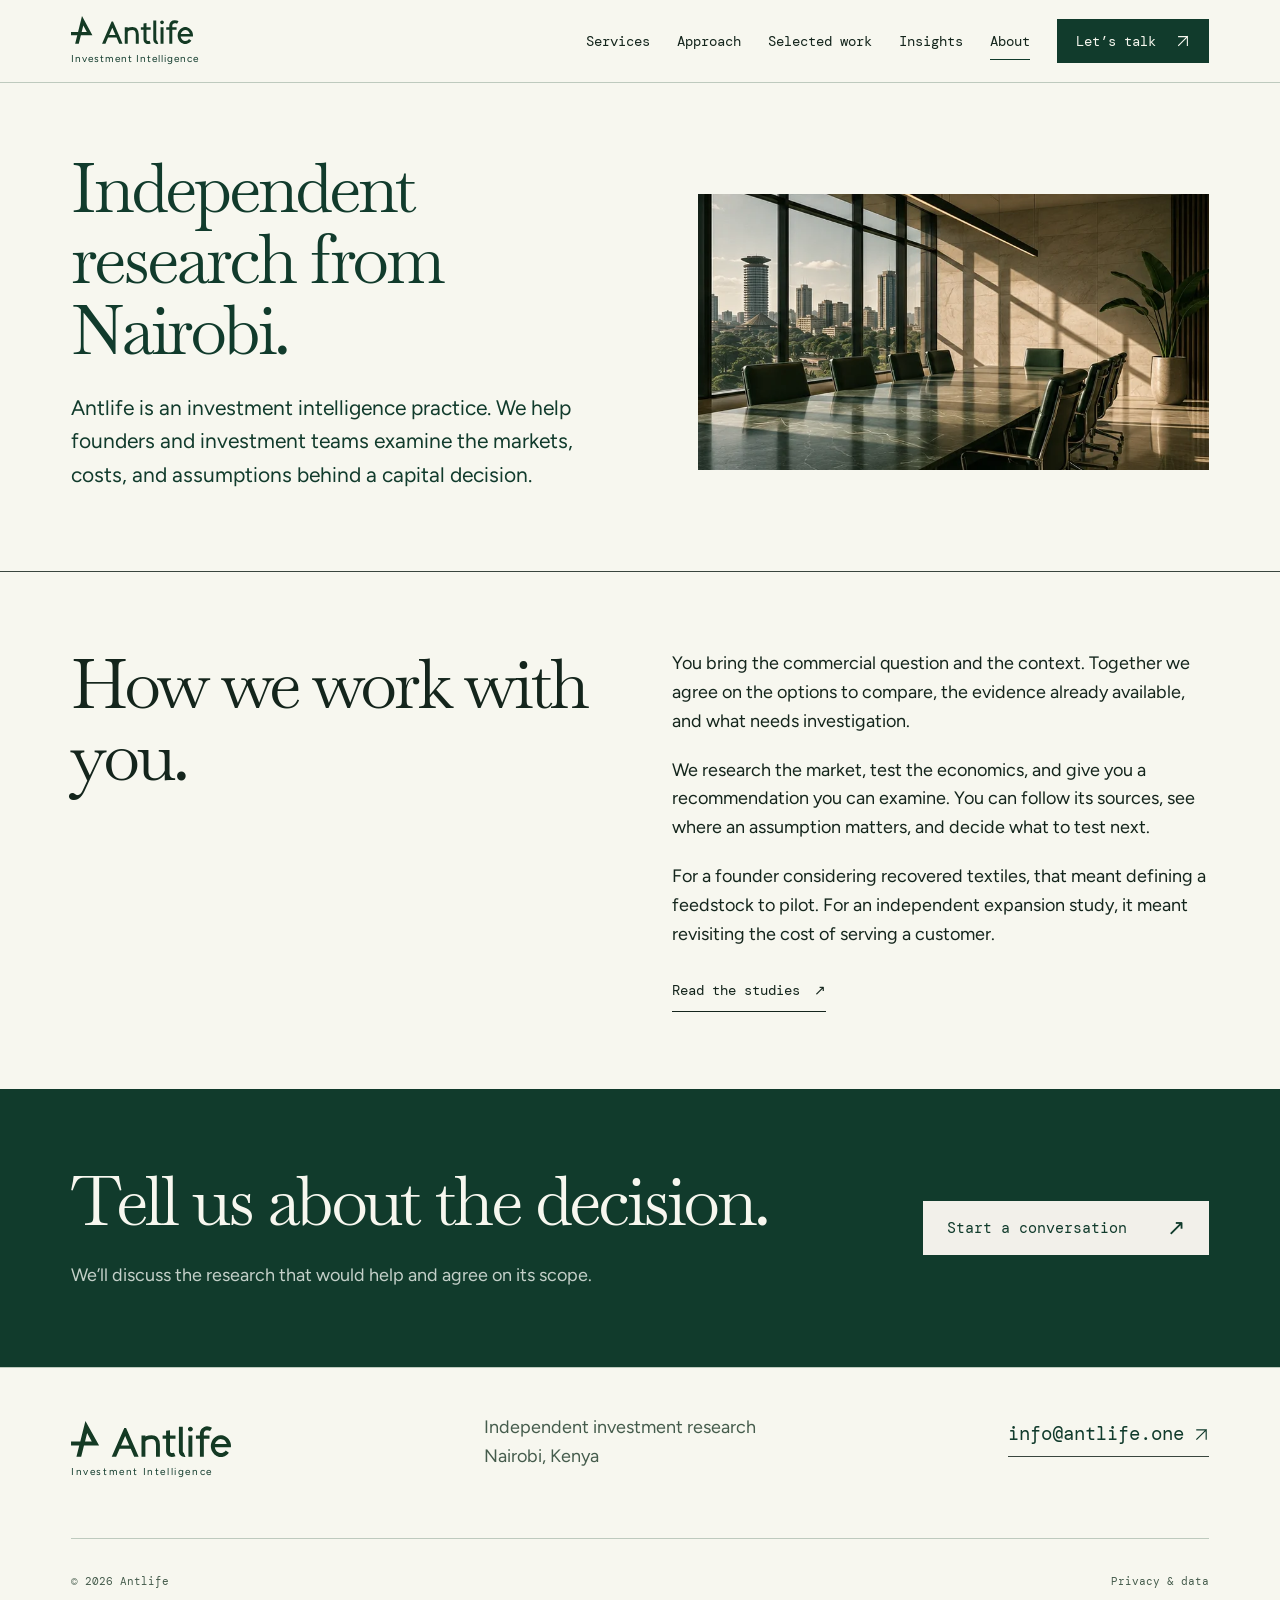
==== commit f6f6941f: "Complete Antlife final edition across all 13 pages" ====
--- a/about.html
+++ b/about.html
@@ -1,5 +1,5 @@
 <!DOCTYPE html>
-<html lang="en"><head><meta charset="utf-8"><meta name="viewport" content="width=device-width,initial-scale=1"><title>About — Antlife</title><meta name="description" content="Antlife brings careful research and commercial analysis to decisions involving capital."><meta name="theme-color" content="#143A24"><meta property="og:title" content="About — Antlife"><meta property="og:description" content="Antlife brings careful research and commercial analysis to decisions involving capital."><meta property="og:type" content="website"><link rel="icon" href="/assets/brand/favicon.svg" type="image/svg+xml"><link rel="preload" href="/assets/fonts/Figtree-Regular.ttf" as="font" type="font/ttf" crossorigin><link rel="stylesheet" href="/assets/site.css"><script src="/assets/site.js" defer></script><link rel="stylesheet" href="/assets/journal.css"><script src="/assets/journal.js" defer></script><noscript><style>@media(max-width:900px){.header-inner{flex-wrap:wrap;padding-block:18px}.site-header nav{position:static;display:flex;padding:0;width:100%;border:0}.menu-toggle{display:none}}</style></noscript><script src="/assets/sculptures.js" defer></script></head>
+<html lang="en"><head><meta charset="utf-8"><meta name="viewport" content="width=device-width,initial-scale=1"><title>About — Antlife</title><meta name="description" content="Antlife brings careful research and commercial analysis to decisions involving capital."><meta name="theme-color" content="#143A24"><meta property="og:title" content="About — Antlife"><meta property="og:description" content="Antlife brings careful research and commercial analysis to decisions involving capital."><meta property="og:type" content="website"><link rel="icon" href="/assets/brand/favicon.svg" type="image/svg+xml"><link rel="preload" href="/assets/fonts/Figtree-Regular.ttf" as="font" type="font/ttf" crossorigin><link rel="stylesheet" href="/assets/site.css"><script src="/assets/site.js" defer></script><link rel="stylesheet" href="/assets/journal.css"><script src="/assets/journal.js" defer></script><noscript><style>@media(max-width:900px){.header-inner{flex-wrap:wrap;padding-block:18px}.site-header nav{position:static;display:flex;padding:0;width:100%;border:0}.menu-toggle{display:none}}</style></noscript><script src="/assets/sculptures.js" defer></script><link rel="stylesheet" href="/assets/final-interiors.css"><link rel="stylesheet" href="/assets/final-shell.css"></head>
 <body class="journal-v2"><a href="#main" class="skip-link">Skip to content</a>
 <header class="site-header"><div class="container header-inner"><a href="/" class="brand" aria-label="Antlife home"><img src="/assets/brand/logo-ivory.svg" width="132" height="30" alt="Antlife"><span>Investment Intelligence</span></a><button class="menu-toggle" aria-expanded="false" aria-controls="main-nav"><span class="menu-label">Menu</span><span class="menu-icon" aria-hidden="true"><i></i><i></i></span></button><nav id="main-nav" aria-label="Main navigation"><a href="/services" >Services</a><a href="/approach" >Approach</a><a href="/work" >Selected work</a><a href="/insights" >Insights</a><a href="/about" aria-current="page">About</a><a class="nav-cta" href="/contact" >Let’s talk<span aria-hidden="true"><svg class="arrow-icon" viewBox="0 0 16 16" aria-hidden="true" focusable="false"><path d="M3 13 13 3M3 3h10v10"/></svg></span></a></nav></div></header>
-<main id="main"><section class="page-mast container"><div class="mast-copy"><h1>Careful research.<br>Independent thinking.</h1><p class="page-lead">Antlife brings market research and commercial analysis to decisions involving capital.</p></div><div class="editorial-plate"><img src="/assets/studio.webp" alt="" loading="lazy" width="768" height="512"><canvas data-sculpture="orbit" aria-hidden="true"></canvas></div></section><div class="paper-band"><section class="container section about-layout"><div class="about-art" aria-hidden="true"><img src="/assets/evidence-landscape.svg" alt="" width="737" height="528"></div><div><h2>The work is to<br>make the decision clearer.</h2><p>We investigate questions about markets, sectors and commercial opportunities. The aim is a view you can examine: what the evidence supports, what remains an assumption, and where further work is needed.</p><p>The selected work includes commissioned desk research into textile recycling in Kenya and an independent model exploring East African expansion economics.</p><p>Our scope is agreed for each engagement. Research and commercial analysis do not replace legal, tax, audit or engineering expertise.</p><a class="text-link" href="/approach" >See the approach<span aria-hidden="true"><svg class="arrow-icon" viewBox="0 0 16 16" aria-hidden="true" focusable="false"><path d="M3 13 13 3M3 3h10v10"/></svg></span></a></div></section></div><section class="closing section"><div class="container closing-inner"><div><h2>What are you<br>trying to decide?</h2><p>Tell us the question. We’ll discuss where research could help.</p></div><a class="button button-light" href="/contact" >Start a conversation<span aria-hidden="true"><svg class="arrow-icon" viewBox="0 0 16 16" aria-hidden="true" focusable="false"><path d="M3 13 13 3M3 3h10v10"/></svg></span></a></div></section></main><footer class="site-footer"><div class="container"><div class="footer-top"><a href="/" class="brand" aria-label="Antlife home"><img src="/assets/brand/logo-green.svg" width="160" height="37" alt="Antlife"><span>Investment Intelligence</span></a><p>Better questions.<br>More considered decisions.</p><a class="footer-email" href="mailto:info@antlife.one">info@antlife.one <svg class="arrow-icon" viewBox="0 0 16 16" aria-hidden="true" focusable="false"><path d="M3 13 13 3M3 3h10v10"/></svg></a></div><div class="footer-bottom"><span>© 2026 Antlife</span><span>Independent research. Clear reasoning.</span><a href="/privacy">Privacy &amp; data</a></div></div></footer></body></html>+<main id="main"><section class="page-mast container"><div class="mast-copy"><h1>Independent research from Nairobi.</h1><p class="page-lead">Antlife is an investment intelligence practice. We help founders and investment teams examine the markets, costs, and assumptions behind a capital decision.</p></div><div class="editorial-plate"><img src="/assets/studio.webp" alt="" width="883" height="439"></div></section><div class="paper-band"><section class="container section practice-profile"><h2>How we work with you.</h2><div><p>You bring the commercial question and the context. Together we agree on the options to compare, the evidence already available, and what needs investigation.</p><p>We research the market, test the economics, and give you a recommendation you can examine. You can follow its sources, see where an assumption matters, and decide what to test next.</p><p>For a founder considering recovered textiles, that meant defining a feedstock to pilot. For an independent expansion study, it meant revisiting the cost of serving a customer.</p><a class="interior-link" href="/work">Read the studies <span aria-hidden="true">↗</span></a></div></section></div><section class="closing section"><div class="container closing-inner"><div><h2>Tell us about the decision.</h2><p>We’ll discuss the research that would help and agree on its scope.</p></div><a class="button button-light" href="/contact">Start a conversation <span aria-hidden="true">↗</span></a></div></section></main><footer class="site-footer"><div class="container"><div class="footer-top"><a href="/" class="brand" aria-label="Antlife home"><img src="/assets/brand/logo-green.svg" width="160" height="37" alt="Antlife"><span>Investment Intelligence</span></a><p>Independent investment research<br>Nairobi, Kenya</p><a class="footer-email" href="mailto:info@antlife.one">info@antlife.one <svg class="arrow-icon" viewBox="0 0 16 16" aria-hidden="true" focusable="false"><path d="M3 13 13 3M3 3h10v10"/></svg></a></div><div class="footer-bottom"><span>© 2026 Antlife</span><a href="/privacy">Privacy &amp; data</a></div></div></footer></body></html>
--- a/assets/site.css
+++ b/assets/site.css
@@ -1,9 +1,9 @@
 @font-face{font-family:Figtree;src:url('/assets/fonts/Figtree-Regular.ttf') format('truetype');font-weight:400;font-display:swap}@font-face{font-family:Figtree;src:url('/assets/fonts/Figtree-Medium.ttf') format('truetype');font-weight:500;font-display:swap}@font-face{font-family:Figtree;src:url('/assets/fonts/Figtree-SemiBold.ttf') format('truetype');font-weight:600;font-display:swap}@font-face{font-family:Figtree;src:url('/assets/fonts/Figtree-Bold.ttf') format('truetype');font-weight:700;font-display:swap}@font-face{font-family:Outfit;src:url('/assets/fonts/Outfit-Light.ttf') format('truetype');font-weight:300;font-display:swap}@font-face{font-family:'DM Mono';src:url('/assets/fonts/DMMono-Regular.ttf') format('truetype');font-weight:400;font-display:swap}
-:root{--green:#143a24;--deep:#172b21;--forest:#004e2f;--ivory:#f2f0ea;--ink:#1a2420;--muted:#4a5a50;--stone:#39463e;--sage:#6f9684;--sage-light:#a9c2b6;--navy:#102318;--teal:#346147;--clay:#476752;--mono:'DM Mono',monospace;--side:clamp(20px,5.55vw,80px)}*{box-sizing:border-box}html{scroll-behavior:smooth;scroll-padding-top:110px}body{margin:0;background:var(--black);color:var(--ivory);font-family:Figtree,Arial,sans-serif;font-size:17px;line-height:1.6;-webkit-font-smoothing:antialiased}a{color:inherit;text-decoration:none}button,input,select,textarea{font:inherit}button,a,input,select,textarea{-webkit-tap-highlight-color:transparent}button{cursor:pointer}button:disabled{cursor:wait;opacity:.65}img{max-width:100%;height:auto}p{margin:0 0 20px}h1,h2,h3{font-weight:500;line-height:1.12;letter-spacing:-.035em;margin:0 0 24px}h1{font-family:Outfit,Figtree,sans-serif;font-weight:300;font-size:clamp(52px,6.3vw,92px);line-height:1.04;letter-spacing:-.045em}h2{font-size:clamp(30px,3.2vw,46px);font-weight:500}h3{font-size:24px;letter-spacing:-.025em}em{font-style:normal}button{border:0;background:none;color:inherit}.container{width:100%;max-width:1600px;margin-inline:auto;padding-inline:var(--side)}.section{padding-block:104px}.eyebrow{font-family:var(--mono);font-size:11px;line-height:1.6;letter-spacing:.09em;text-transform:none;margin-bottom:28px}.muted{color:var(--subtle)}.small-note{font-size:14px;line-height:1.6;color:var(--subtle)}.button{display:inline-flex;min-height:52px;align-items:center;justify-content:space-between;gap:40px;padding:14px 24px;background:var(--green);color:var(--ivory);font-size:15px;font-weight:600;transition:background .18s,color .18s}.button:hover{background:var(--forest)}.button span{font:22px Arial,sans-serif}.button-light{background:var(--black);color:var(--ivory)}.button-light:hover{background:var(--paper)}.text-link{display:inline-flex;align-items:center;gap:30px;min-height:44px;font-size:15px;font-weight:600;border-bottom:1px solid var(--stone)}.text-link:hover{border-color:currentColor}.quiet-link{min-height:48px;display:inline-flex;gap:20px;align-items:center;font-size:15px;border-bottom:1px solid #ffffff50}.quiet-link span{font-size:20px}.skip-link{position:fixed;top:-100px;left:20px;background:var(--black);padding:12px 20px;z-index:100}.skip-link:focus{top:10px}:focus-visible{outline:2px solid var(--teal);outline-offset:5px}.site-header :focus-visible,.hero :focus-visible,.method-section :focus-visible,.closing :focus-visible,.case-mast :focus-visible,.about-art :focus-visible{outline-color:var(--ivory)}[hidden]{display:none!important}
+:root{--green:#143a24;--deep:#172b21;--forest:#004e2f;--ivory:#f2f0ea;--ink:#1a2420;--muted:#4a5a50;--stone:#39463e;--sage:#6f9684;--sage-light:#a9c2b6;--navy:#102318;--teal:#346147;--clay:#476752;--white:#fff;--ink-on-white:#18251d;--muted-on-white:#47594d;--rule-on-white:#cbd5cd;--mono:'DM Mono',monospace;--side:clamp(20px,5.55vw,80px)}*{box-sizing:border-box}html{scroll-behavior:smooth;scroll-padding-top:110px}body{margin:0;background:var(--black);color:var(--ivory);font-family:Figtree,Arial,sans-serif;font-size:17px;line-height:1.6;-webkit-font-smoothing:antialiased}a{color:inherit;text-decoration:none}button,input,select,textarea{font:inherit}button,a,input,select,textarea{-webkit-tap-highlight-color:transparent}button{cursor:pointer}button:disabled{cursor:wait;opacity:.65}img{max-width:100%;height:auto}p{margin:0 0 20px}h1,h2,h3{font-weight:500;line-height:1.12;letter-spacing:-.035em;margin:0 0 24px}h1{font-family:Outfit,Figtree,sans-serif;font-weight:300;font-size:clamp(52px,6.3vw,92px);line-height:1.04;letter-spacing:-.045em}h2{font-size:clamp(30px,3.2vw,46px);font-weight:500}h3{font-size:24px;letter-spacing:-.025em}em{font-style:normal}button{border:0;background:none;color:inherit}.container{width:100%;max-width:1600px;margin-inline:auto;padding-inline:var(--side)}.section{padding-block:104px}.eyebrow{font-family:var(--mono);font-size:11px;line-height:1.6;letter-spacing:.09em;text-transform:none;margin-bottom:28px}.muted{color:var(--subtle)}.small-note{font-size:14px;line-height:1.6;color:var(--subtle)}.button{display:inline-flex;min-height:52px;align-items:center;justify-content:space-between;gap:40px;padding:14px 24px;background:var(--green);color:var(--ivory);font-size:15px;font-weight:400;transition:background .18s,color .18s}.button:hover{background:var(--forest)}.button span{font:22px Arial,sans-serif}.button-light{background:var(--black);color:var(--ivory)}.button-light:hover{background:var(--paper)}.text-link{display:inline-flex;align-items:center;gap:30px;min-height:44px;font-size:15px;font-weight:400;border-bottom:1px solid var(--stone)}.text-link:hover{border-color:currentColor}.quiet-link{min-height:48px;display:inline-flex;gap:20px;align-items:center;font-size:15px;border-bottom:1px solid #ffffff50}.quiet-link span{font-size:20px}.skip-link{position:fixed;top:-100px;left:20px;background:var(--black);padding:12px 20px;z-index:100}.skip-link:focus{top:10px}:focus-visible{outline:2px solid var(--teal);outline-offset:5px}.site-header :focus-visible,.hero :focus-visible,.method-section :focus-visible,.closing :focus-visible,.case-mast :focus-visible,.about-art :focus-visible{outline-color:var(--ivory)}[hidden]{display:none!important}
 .site-header{background:var(--green);color:var(--ivory);position:relative;z-index:20;border-bottom:1px solid #ffffff24}.header-inner{min-height:104px;display:flex;align-items:center;justify-content:space-between;gap:32px}.brand{display:inline-flex;flex-direction:column;align-items:flex-start;gap:8px;flex-shrink:0;padding:8px 0}.brand img{display:block}.brand span{font-size:10px;letter-spacing:.16em;line-height:1.4}.site-header nav{display:flex;align-items:center;gap:30px;font-size:14px}.site-header nav>a:not(.nav-cta){min-height:44px;display:flex;align-items:center;position:relative}.site-header nav>a:not(.nav-cta):after{content:'';position:absolute;left:0;right:100%;bottom:3px;height:1px;background:var(--sage-light);transition:right .18s}.site-header nav>a:hover:after,.site-header nav>a[aria-current]:after{right:0}.nav-cta{display:flex;align-items:center;gap:24px;border:1px solid #ffffff55;min-height:44px;padding:8px 17px}.nav-cta:hover{background:var(--black);color:var(--ivory)}.menu-toggle{display:none}
 .hero{background:var(--green);color:var(--ivory);position:relative;overflow:hidden}.hero-grid{display:grid;grid-template-columns:1.12fr 1fr;align-items:center;min-height:650px;gap:16px;padding-top:62px;padding-bottom:70px}.hero-copy{position:relative;z-index:1}.hero .eyebrow{color:var(--sage-light);font-size:10px}.hero h1{font-size:clamp(56px,6.4vw,96px);margin-bottom:28px;white-space:nowrap}.hero h1 em{color:var(--sage-light)}.hero-lead{font-size:22px;margin-bottom:14px}.hero-description{max-width:420px;color:#d1dcd5;font-size:16px;line-height:1.7}.hero-actions{display:flex;align-items:center;gap:30px;margin-top:32px}.hero-visual{align-self:stretch;display:flex;flex-direction:column;justify-content:center;position:relative;padding:28px 0 12px 22px;min-width:0}.hero-visual:before{content:'';position:absolute;inset:60px -100px 40px 0;background:radial-gradient(ellipse,#6f968419,transparent 65%);pointer-events:none}.visual-top{display:flex;justify-content:space-between;font:9px var(--mono);letter-spacing:.1em;color:var(--sage-light);border-top:1px solid #a9c2b63a;padding-top:16px;margin-left:24px}.hero-visual img{width:115%;max-width:none;margin:10px -10% 0 -3%;opacity:.95;mask-image:linear-gradient(to bottom,#000 65%,transparent 100%)}.visual-caption{display:flex;align-items:center;gap:14px;padding:0 0 12px 40px;font-size:14px;line-height:1.5}.visual-caption small{color:var(--sage-light);font-size:12px}.signal-dot{width:7px;height:7px;background:var(--sage-light);box-shadow:0 0 0 6px #a9c2b611}.crosshair{margin-left:auto;font-size:32px;font-weight:300;color:var(--sage-light)}.hero-bottom{display:flex;align-items:center;gap:36px;min-height:72px;position:relative;font:10px var(--mono);letter-spacing:.04em;text-transform:none}.hero-bottom:before{content:'';position:absolute;left:var(--side);right:var(--side);top:0;border-top:1px solid #a9c2b63a}.hero-bottom>span{color:var(--sage-light)}.hero-bottom>a{margin-left:auto;min-height:44px;display:flex;align-items:center;gap:26px}
 .intro{display:grid;grid-template-columns:1.5fr 1fr;gap:80px;padding-top:108px;padding-bottom:110px}.intro h2{font-size:clamp(28px,3vw,43px);line-height:1.22}.intro-note{padding-top:42px;max-width:420px;font-size:17px}.intro-note p:first-child{font-size:20px}.services-section{background:var(--panel);border-top:1px solid var(--stone);border-bottom:1px solid var(--stone)}.section-heading{display:flex;align-items:flex-end;justify-content:space-between;gap:40px;margin-bottom:46px}.section-heading h2{margin-bottom:0}.section-heading>.text-link{margin-bottom:4px}.heading-note{max-width:370px;font-size:15px;color:var(--subtle);margin-bottom:4px}.service-grid{display:grid;grid-template-columns:repeat(3,1fr);border-top:1px solid #a3aaa0;border-bottom:1px solid #a3aaa0}.service-card{padding:30px 30px 26px 0;display:flex;flex-direction:column;min-height:310px;position:relative;transition:background .18s}.service-card+ .service-card{border-left:1px solid #c4c8bd;padding-left:30px}.service-number{font:12px var(--mono);color:var(--subtle);letter-spacing:.03em;display:block}.service-card h3{margin-top:24px;max-width:230px;font-size:26px}.service-card p{font-size:15px;max-width:320px;color:var(--subtle)}.card-foot{font-size:11px;font-family:var(--mono);display:flex;justify-content:space-between;gap:12px;align-items:center;margin-top:auto;padding-top:18px}.card-foot>span{font:24px Arial,sans-serif}.service-card:hover{background:#f2f0ea80}.services-strip{display:flex;justify-content:space-between;gap:20px;font-size:13px;color:var(--subtle);padding-top:22px}.work-grid{display:grid;grid-template-columns:1fr 1fr;gap:48px}.work-art{height:310px;position:relative;overflow:hidden;padding:27px 30px;display:flex;flex-direction:column;justify-content:space-between}.art-label,.art-bottom{font:10px var(--mono);letter-spacing:.08em;position:relative;z-index:2}.art-bottom{font-size:11px;letter-spacing:0}.yarn-art{background:var(--green);color:var(--ivory)}.yarn-lines{position:absolute;inset:70px 0 50px;transform:rotate(-12deg);background:repeating-linear-gradient(0deg,transparent 0 8px,#a9c2b660 8px 9px,transparent 9px 14px);mask-image:radial-gradient(ellipse,#000 10%,transparent 68%)}.yarn-lines:after{content:'';position:absolute;inset:0;background:repeating-linear-gradient(90deg,transparent 0 18px,#143a24 18px 21px);transform:rotate(25deg);opacity:.9}.expansion-art{background:var(--navy);color:var(--ivory)}.mini-chart{position:absolute;inset:80px 55px 70px 60px;display:flex;flex-direction:column;gap:15px;border-right:1px solid #a9c2b655;align-items:flex-end}.mini-chart i{display:block;width:var(--bar);height:22px;background:#a9c2b666;transition:width .2s}.mini-chart i:first-child{background:var(--sage-light)}.work-meta{display:flex;justify-content:space-between;font:10px var(--mono);text-transform:none;letter-spacing:.05em;color:var(--subtle);margin:24px 0 16px}.work-card h3{font-size:30px;margin-bottom:12px}.work-card>p{font-size:16px;max-width:470px;color:var(--subtle);margin-bottom:10px}.work-card .text-link{border:0;font-size:14px}.status{display:block;font:11px var(--mono);color:var(--subtle);margin-top:12px}.work-card:hover h3{text-decoration:underline;text-decoration-thickness:1px;text-underline-offset:6px}.work-card:hover .yarn-lines{opacity:.7}.work-card:focus-visible{outline-offset:10px}.method-section{background:var(--deep);color:var(--ivory)}.method-layout{display:grid;grid-template-columns:1.25fr 1fr;gap:100px}.method-section .eyebrow{color:var(--sage-light)}.method-section h2{font-size:clamp(32px,3.4vw,48px);line-height:1.2}.method-section h2 em{color:var(--sage-light)}.light-link{border-color:#a9c2b650}.principles>div{display:grid;grid-template-columns:40px 1fr;border-top:1px solid #a9c2b655;padding-top:24px;margin-bottom:22px;column-gap:18px}.principles>div>span{grid-row:1/3;font:11px var(--mono);color:var(--sage-light);padding-top:5px}.principles h3{font-size:22px;margin-bottom:10px}.principles p{color:#c4d0c9;font-size:15px;margin:0}.insights-teaser{display:grid;grid-template-columns:1fr 1fr;gap:100px;align-items:center}.insights-teaser>div>p:not(.eyebrow){max-width:390px;color:var(--subtle)}.observation{border-top:1px solid var(--stone);border-bottom:1px solid var(--stone);padding:34px 0}.observation blockquote{font-size:34px;letter-spacing:-.03em;line-height:1.3;margin:30px 0}.observation>a{font-size:14px;display:inline-flex;align-items:center;min-height:44px}.closing{background:var(--green);color:var(--ivory)}.closing .eyebrow{color:var(--sage-light)}.closing-inner{display:flex;align-items:center;justify-content:space-between;gap:40px}.closing h2{font-family:Outfit,Figtree,sans-serif;font-weight:300;font-size:clamp(44px,5vw,70px)}.closing p:not(.eyebrow){color:#c4d0c9;margin:0}.site-footer{padding-block:60px 0}.footer-top{display:flex;align-items:flex-start;justify-content:space-between;gap:40px;padding-bottom:48px}.footer-top>p{font-size:18px;color:var(--subtle)}.footer-email{display:flex;align-items:center;min-height:44px;font-size:19px;border-bottom:1px solid var(--stone)}.footer-bottom{display:flex;align-items:center;justify-content:space-between;gap:25px;border-top:1px solid var(--stone);font:10px var(--mono);color:var(--subtle);padding-block:20px}.footer-bottom>a{min-height:44px;display:flex;align-items:center}
-.page-mast{padding-top:88px;padding-bottom:74px;border-bottom:1px solid var(--stone)}.page-mast h1{max-width:1100px;color:var(--ivory)}.page-lead{max-width:630px;font-size:21px;line-height:1.6;margin:30px 0 0}.service-details{padding-block:10px 40px}.service-detail{display:grid;grid-template-columns:70px 1fr 1fr;gap:35px;border-bottom:1px solid var(--stone);padding:52px 0;scroll-margin-top:30px}.service-detail h2{font-size:32px}.service-sub{color:var(--subtle)}.service-detail>div>p{max-width:490px}.output{font:12px/1.7 var(--mono);color:var(--ivory);padding-top:10px}.service-detail .text-link{margin-top:10px}.support-panel{padding:48px;background:var(--panel);max-width:1000px}.support-panel p:last-child{max-width:680px;margin-bottom:0}.process-list{padding-block:20px 80px}.process-list article{display:grid;grid-template-columns:150px 1fr 1fr;gap:40px;padding:45px 0;border-bottom:1px solid var(--stone)}.process-list h2{font-size:29px;margin:0}.process-list p{max-width:430px;margin:0;color:var(--subtle)}.evidence-section{background:var(--panel)}.evidence-grid{display:grid;grid-template-columns:repeat(4,1fr);gap:36px}.evidence-grid article{border-top:1px solid #b9c2b5;padding-top:28px}.evidence-grid h3{font-size:21px;margin-top:20px}.evidence-grid p{font-size:15px;color:var(--subtle)}.evidence-dot{display:block;width:12px;height:12px;background:var(--green)}.evidence-dot.client{background:var(--teal)}.evidence-dot.model{background:var(--navy)}.evidence-dot.judgement{background:var(--clay)}.work-index{padding-top:64px}.case-mast{background:var(--green);color:var(--ivory);padding:35px 0 70px}.back-link{display:inline-flex;align-items:center;min-height:44px;font-size:13px;margin-bottom:36px}.case-mast .eyebrow{color:var(--sage-light)}.case-mast h1 em{color:var(--sage-light)}.case-mast .page-lead{color:#d1dcd5}.case-tags{display:flex;flex-wrap:wrap;gap:20px;margin-top:38px;font:10px var(--mono);text-transform:none;letter-spacing:.04em}.case-tags span{border-top:1px solid #ffffff40;padding-top:12px}.navy-mast{background:var(--navy)}.case-intro{display:grid;grid-template-columns:1fr 1.1fr;gap:100px}.case-intro>div{max-width:650px}.case-intro h2{font-size:42px}.case-explorer{background:var(--panel)}.stage-tabs{display:grid;grid-template-columns:repeat(4,1fr);border-bottom:1px solid #aab4a5}.stage-tabs button{font:12px var(--mono);text-align:left;min-height:56px;border-bottom:3px solid transparent;padding:14px 16px}.stage-tabs button[aria-selected=true]{background:var(--green);color:var(--ivory);border-bottom-color:var(--ivory)}.stage-tabs button:focus-visible{outline-offset:-5px}.stage-tabs button[aria-selected=true]:focus-visible{outline-color:var(--ivory)}.stage-panel{display:grid;grid-template-columns:1fr 1fr;min-height:400px;background:var(--black);margin-top:30px}.stage-diagram{background:var(--green);color:var(--ivory);display:flex;flex-direction:column;align-items:center;justify-content:center;gap:35px;padding:35px}.stage-diagram>span{font:12px var(--mono);text-align:center}.pixel-material{display:grid;grid-template-columns:repeat(4,26px);gap:7px;transform:rotate(-10deg);transition:transform .18s}.pixel-material i{width:26px;height:26px;background:var(--sage);display:block}.pixel-material i:nth-child(3n){background:var(--sage-light)}.pixel-material i:nth-child(5n){opacity:.3}.stage-panel[data-step="1"] .pixel-material{transform:rotate(0);gap:15px}.stage-panel[data-step="2"] .pixel-material{transform:rotate(45deg)}.stage-panel[data-step="3"] .pixel-material{transform:rotate(0) scale(.8)}.stage-content{padding:42px}.stage-content h3{font-size:30px}.stage-content>p{font-size:16px}.stage-caveat{border-left:2px solid var(--sage);padding-left:18px;margin-top:25px}.stage-caveat>span{font:11px var(--mono);text-transform:none}.stage-caveat p{font-size:14px;color:var(--subtle);margin-top:9px}.stage-controls{display:flex;gap:22px;align-items:center;margin-top:25px}.stage-controls>span{font:11px var(--mono)}.icon-button{width:44px;height:44px;border:1px solid var(--stone)}.icon-button:hover{background:var(--panel)}.case-reading{display:grid;grid-template-columns:1fr 1.3fr;gap:100px}.reading-sidebar{position:sticky;top:40px;align-self:start}.reading-body h3{margin-top:38px}.large-copy{font-size:24px;line-height:1.5;letter-spacing:-.02em}.source-details{margin-top:32px;border-top:1px solid var(--stone);border-bottom:1px solid var(--stone);font-size:14px}.source-details summary{cursor:pointer;padding:20px 0;min-height:60px;font-weight:600}.source-details>div{padding-block:8px 20px}.source-details p{font-size:14px;color:var(--subtle)}.source-details p:last-child{margin-bottom:0}.model-section{background:var(--panel)}.model-section .section-heading{align-items:center}.segmented{display:flex;border:1px solid #a7b5a7;padding:4px;gap:4px}.segmented button{min-height:44px;padding:8px 18px;font-size:13px}.segmented button.active{background:var(--green);color:var(--ivory)}.segmented button.active:focus-visible{outline-color:var(--ivory);outline-offset:-4px}.chart-units{font:12px/1.6 var(--mono);color:var(--subtle);margin-bottom:30px}.loss-chart{border-top:1px solid #b2bcb3;border-bottom:1px solid #b2bcb3;padding:30px 0}.loss-row{display:grid;grid-template-columns:120px 1fr 100px;align-items:center;gap:28px;min-height:65px}.loss-name{font-size:15px}.loss-track{height:30px;display:flex;justify-content:flex-end;background:repeating-linear-gradient(90deg,transparent 0 calc(20% - 1px),#b6c3b580 calc(20% - 1px) 20%);border-right:1px solid var(--ink)}.loss-bar{display:block;height:30px;width:var(--loss);background:var(--green);transition:width .2s}.loss-value{font:13px var(--mono)}.chart-caption{font-size:15px;margin-top:20px;color:var(--subtle)}table{border-collapse:collapse;width:100%;text-align:left;font-size:14px}th,td{padding:12px 15px;border-bottom:1px solid var(--stone)}th:first-child,td:first-child{padding-left:0}table caption{text-align:left;font:12px var(--mono);margin-bottom:15px}tbody td{font-family:var(--mono);font-size:12px}.table-scroll{overflow-x:auto}.scenario-layout{display:grid;grid-template-columns:1fr 1fr;gap:100px}.scenario-layout>div:first-child>p{max-width:480px}.scenario-card{padding:38px;background:var(--black);border:1px solid var(--stone)}.scenario-card h3{font-size:24px}.scenario-card label{display:flex;justify-content:space-between;gap:20px;font-size:14px;margin-top:24px}.scenario-card output{font:14px var(--mono);white-space:nowrap}.scenario-card input[type=range]{display:block;width:100%;min-height:44px;margin:0;accent-color:var(--ivory);cursor:pointer}.scenario-result{background:var(--black);padding:24px;margin-top:25px;border-left:3px solid var(--green)}.scenario-result>span{font:10px var(--mono);text-transform:none}.scenario-result strong{display:block;font-size:43px;letter-spacing:-.04em;font-weight:500;color:var(--sage-light);margin-block:5px 10px}.scenario-result p{font-size:14px;margin-bottom:10px}.scenario-result p:last-child{margin:0}.scenario-result.positive strong{color:var(--ivory)}.formula{font-size:13px;color:var(--subtle);margin:20px 0 10px}.text-button{min-height:44px;text-decoration:underline;font-size:14px;padding:0}.insights-index{padding-top:45px}.filter-row{display:flex;flex-wrap:wrap;gap:10px;border-bottom:1px solid var(--stone);padding-bottom:28px}.filter{min-height:44px;padding:10px 22px;border:1px solid var(--stone);font-size:14px}.filter.active{background:var(--green);color:var(--ivory);border-color:var(--ivory)}.filter.active:focus-visible{outline-offset:3px}.insight-row{display:grid;grid-template-columns:180px 1fr 45px;gap:30px;padding:42px 0;border-bottom:1px solid var(--stone);align-items:start}.insight-kind{font:11px var(--mono);color:var(--subtle);padding-top:5px}.insight-row h2{font-size:30px;max-width:650px;margin-bottom:12px}.insight-row p{font-size:16px;color:var(--subtle);margin:0}.insight-arrow{font-size:25px}.insight-row:hover h2{text-decoration:underline;text-decoration-thickness:1px;text-underline-offset:5px}#filter-status{margin-top:20px}.editorial-note{display:grid;grid-template-columns:1fr 2fr;gap:40px;background:var(--panel);margin-top:60px;padding:36px}.editorial-note p{font-size:15px;max-width:700px}.editorial-note p:last-child{margin:0}.article{padding-block:45px 100px}.article h1{max-width:1100px;color:var(--ivory)}.article-deck{font-size:24px;max-width:650px;margin-top:35px;margin-bottom:60px}.article-layout{display:grid;grid-template-columns:260px 1fr;gap:70px;border-top:1px solid var(--stone);padding-top:45px}.article-layout aside{position:sticky;top:35px;align-self:start}.article-layout aside a{display:block;min-height:44px;font-size:14px;color:var(--subtle);padding-block:10px}.article-body{max-width:720px;font-size:19px}.article-body h2{font-size:32px;margin-top:45px}.article-body blockquote{border-left:3px solid var(--green);margin:40px 0;padding:15px 30px;font-size:30px;letter-spacing:-.03em;line-height:1.4}.article-source{border-top:1px solid var(--stone);padding-top:30px;margin-top:50px;font-size:14px;color:var(--subtle)}.article-source p{margin-top:10px}.about-layout{display:grid;grid-template-columns:1fr 1fr;gap:90px;align-items:center}.about-art{background:var(--green);position:relative;min-height:420px;display:flex;align-items:center;overflow:hidden}.about-art>img{width:130%;max-width:none}.about-art>span{position:absolute;bottom:28px;left:30px;font:11px/1.8 var(--mono);color:var(--ivory)}.about-layout>div>p{max-width:580px}.contact-layout{display:grid;grid-template-columns:1fr 1.25fr;gap:100px;align-items:start;padding-top:60px}.contact-note>p{max-width:380px}.contact-email{display:inline-flex;align-items:center;min-height:48px;border-bottom:1px solid var(--stone);font-size:21px;margin-block:10px 35px}.contact-steps{margin-top:40px;display:flex;flex-direction:column;gap:16px;font:11px var(--mono);color:var(--subtle);border-top:1px solid var(--stone);padding-top:30px}.contact-form{padding:38px;background:var(--paper);border:1px solid var(--stone)}.form-row{display:grid;grid-template-columns:1fr 1fr;gap:20px}.field{margin-bottom:24px}.field label{display:block;font-size:14px;font-weight:600;margin-bottom:9px}.field label span{font-size:12px;color:var(--subtle);font-weight:400}.field input,.field select,.field textarea{width:100%;border:1px solid #889589;border-radius:0;background:transparent;padding:12px;min-height:48px;font-size:16px;color:var(--ivory)}.field textarea{resize:vertical}.form-privacy{font-size:13px;color:var(--subtle)}.form-privacy a{text-decoration:underline;text-underline-offset:3px}.honeypot{position:absolute;left:-10000px;width:1px;height:1px;overflow:hidden}#form-status{font-size:14px;margin:20px 0 0}#form-status:empty{display:none}#form-status[data-state=error]{color:var(--sage-light)}#form-status[data-state=success]{color:var(--ivory)}.legal-copy{max-width:960px}.legal-copy h2{font-size:28px;margin-top:35px}.legal-copy h2:first-child{margin-top:0}
+.page-mast{padding-top:88px;padding-bottom:74px;border-bottom:1px solid var(--stone)}.page-mast h1{max-width:1100px;color:var(--ivory)}.page-lead{max-width:630px;font-size:21px;line-height:1.6;margin:30px 0 0}.service-details{padding-block:10px 40px}.service-detail{display:grid;grid-template-columns:70px 1fr 1fr;gap:35px;border-bottom:1px solid var(--stone);padding:52px 0;scroll-margin-top:30px}.service-detail h2{font-size:32px}.service-sub{color:var(--subtle)}.service-detail>div>p{max-width:490px}.output{font:12px/1.7 var(--mono);color:var(--ivory);padding-top:10px}.service-detail .text-link{margin-top:10px}.support-panel{padding:48px;background:var(--panel);max-width:1000px}.support-panel p:last-child{max-width:680px;margin-bottom:0}.process-list{padding-block:20px 80px}.process-list article{display:grid;grid-template-columns:150px 1fr 1fr;gap:40px;padding:45px 0;border-bottom:1px solid var(--stone)}.process-list h2{font-size:29px;margin:0}.process-list p{max-width:430px;margin:0;color:var(--subtle)}.evidence-section{background:var(--panel)}.evidence-grid{display:grid;grid-template-columns:repeat(4,1fr);gap:36px}.evidence-grid article{border-top:1px solid #b9c2b5;padding-top:28px}.evidence-grid h3{font-size:21px;margin-top:20px}.evidence-grid p{font-size:15px;color:var(--subtle)}.evidence-dot{display:block;width:12px;height:12px;background:var(--green)}.evidence-dot.client{background:var(--teal)}.evidence-dot.model{background:var(--navy)}.evidence-dot.judgement{background:var(--clay)}.work-index{padding-top:64px}.case-mast{background:var(--green);color:var(--ivory);padding:35px 0 70px}.back-link{display:inline-flex;align-items:center;min-height:44px;font-size:13px;margin-bottom:36px}.case-mast .eyebrow{color:var(--sage-light)}.case-mast h1 em{color:var(--sage-light)}.case-mast .page-lead{color:#d1dcd5}.case-tags{display:flex;flex-wrap:wrap;gap:20px;margin-top:38px;font:10px var(--mono);text-transform:none;letter-spacing:.04em}.case-tags span{border-top:1px solid #ffffff40;padding-top:12px}.navy-mast{background:var(--navy)}.case-intro{display:grid;grid-template-columns:1fr 1.1fr;gap:100px}.case-intro>div{max-width:650px}.case-intro h2{font-size:42px}.case-explorer{background:var(--panel)}.stage-tabs{display:grid;grid-template-columns:repeat(4,1fr);border-bottom:1px solid #aab4a5}.stage-tabs button{font:12px var(--mono);text-align:left;min-height:56px;border-bottom:3px solid transparent;padding:14px 16px}.stage-tabs button[aria-selected=true]{background:var(--green);color:var(--ivory);border-bottom-color:var(--ivory)}.stage-tabs button:focus-visible{outline-offset:-5px}.stage-tabs button[aria-selected=true]:focus-visible{outline-color:var(--ivory)}.stage-panel{display:grid;grid-template-columns:1fr 1fr;min-height:400px;background:var(--black);margin-top:30px}.stage-diagram{background:var(--green);color:var(--ivory);display:flex;flex-direction:column;align-items:center;justify-content:center;gap:35px;padding:35px}.stage-diagram>span{font:12px var(--mono);text-align:center}.pixel-material{display:grid;grid-template-columns:repeat(4,26px);gap:7px;transform:rotate(-10deg);transition:transform .18s}.pixel-material i{width:26px;height:26px;background:var(--sage);display:block}.pixel-material i:nth-child(3n){background:var(--sage-light)}.pixel-material i:nth-child(5n){opacity:.3}.stage-panel[data-step="1"] .pixel-material{transform:rotate(0);gap:15px}.stage-panel[data-step="2"] .pixel-material{transform:rotate(45deg)}.stage-panel[data-step="3"] .pixel-material{transform:rotate(0) scale(.8)}.stage-content{padding:42px}.stage-content h3{font-size:30px}.stage-content>p{font-size:16px}.stage-caveat{border-left:2px solid var(--sage);padding-left:18px;margin-top:25px}.stage-caveat>span{font:11px var(--mono);text-transform:none}.stage-caveat p{font-size:14px;color:var(--subtle);margin-top:9px}.stage-controls{display:flex;gap:22px;align-items:center;margin-top:25px}.stage-controls>span{font:11px var(--mono)}.icon-button{width:44px;height:44px;border:1px solid var(--stone)}.icon-button:hover{background:var(--panel)}.case-reading{display:grid;grid-template-columns:1fr 1.3fr;gap:100px}.reading-sidebar{position:sticky;top:40px;align-self:start}.reading-body h3{margin-top:38px}.large-copy{font-size:24px;line-height:1.5;letter-spacing:-.02em}.source-details{margin-top:32px;border-top:1px solid var(--stone);border-bottom:1px solid var(--stone);font-size:14px}.source-details summary{cursor:pointer;padding:20px 0;min-height:60px;font-weight:400}.source-details>div{padding-block:8px 20px}.source-details p{font-size:14px;color:var(--subtle)}.source-details p:last-child{margin-bottom:0}.model-section{background:var(--panel)}.model-section .section-heading{align-items:center}.segmented{display:flex;border:1px solid #a7b5a7;padding:4px;gap:4px}.segmented button{min-height:44px;padding:8px 18px;font-size:13px}.segmented button.active{background:var(--green);color:var(--ivory)}.segmented button.active:focus-visible{outline-color:var(--ivory);outline-offset:-4px}.chart-units{font:12px/1.6 var(--mono);color:var(--subtle);margin-bottom:30px}.loss-chart{border-top:1px solid #b2bcb3;border-bottom:1px solid #b2bcb3;padding:30px 0}.loss-row{display:grid;grid-template-columns:120px 1fr 100px;align-items:center;gap:28px;min-height:65px}.loss-name{font-size:15px}.loss-track{height:30px;display:flex;justify-content:flex-end;background:repeating-linear-gradient(90deg,transparent 0 calc(20% - 1px),#b6c3b580 calc(20% - 1px) 20%);border-right:1px solid var(--ink)}.loss-bar{display:block;height:30px;width:var(--loss);background:var(--green);transition:width .2s}.loss-value{font:13px var(--mono)}.chart-caption{font-size:15px;margin-top:20px;color:var(--subtle)}table{border-collapse:collapse;width:100%;text-align:left;font-size:14px}th,td{padding:12px 15px;border-bottom:1px solid var(--stone)}th:first-child,td:first-child{padding-left:0}table caption{text-align:left;font:12px var(--mono);margin-bottom:15px}tbody td{font-family:var(--mono);font-size:12px}.table-scroll{overflow-x:auto}.scenario-layout{display:grid;grid-template-columns:1fr 1fr;gap:100px}.scenario-layout>div:first-child>p{max-width:480px}.scenario-card{padding:38px;background:var(--black);border:1px solid var(--stone)}.scenario-card h3{font-size:24px}.scenario-card label{display:flex;justify-content:space-between;gap:20px;font-size:14px;margin-top:24px}.scenario-card output{font:14px var(--mono);white-space:nowrap}.scenario-card input[type=range]{display:block;width:100%;min-height:44px;margin:0;accent-color:var(--ivory);cursor:pointer}.scenario-result{background:var(--black);padding:24px;margin-top:25px;border-left:3px solid var(--green)}.scenario-result>span{font:10px var(--mono);text-transform:none}.scenario-result strong{display:block;font-size:43px;letter-spacing:-.04em;font-weight:500;color:var(--sage-light);margin-block:5px 10px}.scenario-result p{font-size:14px;margin-bottom:10px}.scenario-result p:last-child{margin:0}.scenario-result.positive strong{color:var(--ivory)}.formula{font-size:13px;color:var(--subtle);margin:20px 0 10px}.text-button{min-height:44px;text-decoration:underline;font-size:14px;padding:0}.insights-index{padding-top:45px}.filter-row{display:flex;flex-wrap:wrap;gap:10px;border-bottom:1px solid var(--stone);padding-bottom:28px}.filter{min-height:44px;padding:10px 22px;border:1px solid var(--stone);font-size:14px}.filter.active{background:var(--green);color:var(--ivory);border-color:var(--ivory)}.filter.active:focus-visible{outline-offset:3px}.insight-row{display:grid;grid-template-columns:180px 1fr 45px;gap:30px;padding:42px 0;border-bottom:1px solid var(--stone);align-items:start}.insight-kind{font:11px var(--mono);color:var(--subtle);padding-top:5px}.insight-row h2{font-size:30px;max-width:650px;margin-bottom:12px}.insight-row p{font-size:16px;color:var(--subtle);margin:0}.insight-arrow{font-size:25px}.insight-row:hover h2{text-decoration:underline;text-decoration-thickness:1px;text-underline-offset:5px}#filter-status{margin-top:20px}.editorial-note{display:grid;grid-template-columns:1fr 2fr;gap:40px;background:var(--panel);margin-top:60px;padding:36px}.editorial-note p{font-size:15px;max-width:700px}.editorial-note p:last-child{margin:0}.article{padding-block:45px 100px}.article h1{max-width:1100px;color:var(--ivory)}.article-deck{font-size:24px;max-width:650px;margin-top:35px;margin-bottom:60px}.article-layout{display:grid;grid-template-columns:260px 1fr;gap:70px;border-top:1px solid var(--stone);padding-top:45px}.article-layout aside{position:sticky;top:35px;align-self:start}.article-layout aside a{display:block;min-height:44px;font-size:14px;color:var(--subtle);padding-block:10px}.article-body{max-width:720px;font-size:19px}.article-body h2{font-size:32px;margin-top:45px}.article-body blockquote{border-left:3px solid var(--green);margin:40px 0;padding:15px 30px;font-size:30px;letter-spacing:-.03em;line-height:1.4}.article-source{border-top:1px solid var(--stone);padding-top:30px;margin-top:50px;font-size:14px;color:var(--subtle)}.article-source p{margin-top:10px}.about-layout{display:grid;grid-template-columns:1fr 1fr;gap:90px;align-items:center}.about-art{background:var(--green);position:relative;min-height:420px;display:flex;align-items:center;overflow:hidden}.about-art>img{width:130%;max-width:none}.about-art>span{position:absolute;bottom:28px;left:30px;font:11px/1.8 var(--mono);color:var(--ivory)}.about-layout>div>p{max-width:580px}.contact-layout{display:grid;grid-template-columns:1fr 1.25fr;gap:100px;align-items:start;padding-top:60px}.contact-note>p{max-width:380px}.contact-email{display:inline-flex;align-items:center;min-height:48px;border-bottom:1px solid var(--stone);font-size:21px;margin-block:10px 35px}.contact-steps{margin-top:40px;display:flex;flex-direction:column;gap:16px;font:11px var(--mono);color:var(--subtle);border-top:1px solid var(--stone);padding-top:30px}.contact-form{padding:38px;background:var(--paper);border:1px solid var(--stone)}.form-row{display:grid;grid-template-columns:1fr 1fr;gap:20px}.field{margin-bottom:24px}.field label{display:block;font-size:14px;font-weight:400;margin-bottom:9px}.field label span{font-size:12px;color:var(--subtle);font-weight:400}.field input,.field select,.field textarea{width:100%;border:1px solid #889589;border-radius:0;background:transparent;padding:12px;min-height:48px;font-size:16px;color:var(--ivory)}.field textarea{resize:vertical}.form-privacy{font-size:13px;color:var(--subtle)}.form-privacy a{text-decoration:underline;text-underline-offset:3px}.honeypot{position:absolute;left:-10000px;width:1px;height:1px;overflow:hidden}#form-status{font-size:14px;margin:20px 0 0}#form-status:empty{display:none}#form-status[data-state=error]{color:var(--sage-light)}#form-status[data-state=success]{color:var(--ivory)}.legal-copy{max-width:960px}.legal-copy h2{font-size:28px;margin-top:35px}.legal-copy h2:first-child{margin-top:0}
 @media(min-width:1601px){.hero-grid{min-height:740px}}@media(max-width:1100px){.site-header nav{gap:18px;font-size:13px}.nav-cta{gap:16px}.hero-grid{min-height:600px}.hero h1{font-size:7vw}.hero-visual{padding-left:0}.hero-actions{gap:22px}.intro,.method-layout,.insights-teaser,.case-intro,.case-reading,.scenario-layout,.about-layout,.contact-layout{gap:50px}.service-detail{grid-template-columns:45px 1fr 1.1fr;gap:20px}.process-list article{grid-template-columns:100px 1fr 1fr;gap:25px}.work-grid{gap:30px}.service-card{padding-right:20px}.service-card+.service-card{padding-left:20px}.service-card h3{font-size:23px}.evidence-grid{gap:20px}.contact-form{padding:26px}.hero .button{padding-inline:18px;gap:22px}.hero .quiet-link{gap:10px}}
 @media(max-width:900px){.header-inner{min-height:88px}.menu-toggle{display:flex;align-items:center;gap:16px;min-width:72px;min-height:44px;padding:8px 0 8px 12px}.menu-label{font-size:12px}.menu-icon{width:24px;display:flex;flex-direction:column;gap:6px}.menu-icon i{display:block;width:24px;height:1px;background:var(--black);transition:transform .18s}.menu-toggle[aria-expanded=true] .menu-icon i:first-child{transform:translateY(3.5px) rotate(45deg)}.menu-toggle[aria-expanded=true] .menu-icon i:last-child{transform:translateY(-3.5px) rotate(-45deg)}.site-header nav{display:none;position:absolute;top:100%;left:0;right:0;background:var(--green);border-bottom:1px solid #a9c2b655;padding:20px var(--side) 32px;flex-direction:column;align-items:stretch;gap:8px;font-size:18px}.site-header nav.is-open{display:flex}.site-header nav>a:not(.nav-cta){padding-block:10px;min-height:48px}.site-header .nav-cta{justify-content:space-between;margin-top:12px;padding:12px 18px}.hero-grid{grid-template-columns:1.2fr 1fr;min-height:570px;padding-top:44px}.hero h1{font-size:7.3vw}.hero-lead{font-size:19px}.hero-description{font-size:15px}.hero-actions{align-items:flex-start;flex-direction:column;gap:14px}.hero-visual{justify-content:center}.visual-top{margin-left:0;font-size:8px;gap:10px}.visual-caption{padding-left:0}.hero-bottom{gap:22px;font-size:9px}.section{padding-block:76px}.intro{gap:35px}.intro-note{font-size:16px}.intro-note p:first-child{font-size:18px}.work-art{height:260px}.service-card{min-height:330px}.card-foot{font-size:10px}.services-strip{font-size:12px}.method-layout{grid-template-columns:1fr 1fr}.principles{padding-top:15px}.principles>div{column-gap:5px}.principles h3{font-size:20px}.principles p{font-size:14px}.observation blockquote{font-size:28px}.closing-inner{align-items:flex-start}.closing .button{margin-top:65px;white-space:nowrap}.footer-top{gap:25px}.footer-email{font-size:16px}.footer-top>p{font-size:16px}.page-mast{padding-top:60px;padding-bottom:60px}.service-detail{grid-template-columns:35px 1fr 1fr}.service-detail h2{font-size:27px}.process-list article{grid-template-columns:85px 1fr 1fr;gap:20px}.process-list h2{font-size:24px}.process-list p{font-size:16px}.evidence-grid{grid-template-columns:1fr 1fr;gap:30px}.case-intro h2{font-size:34px}.stage-content{padding:30px}.stage-content h3{font-size:26px}.stage-tabs button{font-size:11px;padding-inline:12px}.scenario-card{padding:25px}.article-layout{grid-template-columns:180px 1fr;gap:35px}.insight-row{grid-template-columns:140px 1fr 30px;gap:20px}.contact-layout{grid-template-columns:1fr 1.25fr;gap:35px}.contact-note h2{font-size:29px}.contact-note>p{font-size:15px}.form-row{grid-template-columns:1fr;gap:0}}
 @media(max-width:640px){body{font-size:16px;line-height:1.65}.section{padding-block:60px}.eyebrow{font-size:10px;margin-bottom:22px}.header-inner{min-height:84px}.brand img{width:118px}.brand span{font-size:9px}.hero-grid{grid-template-columns:1fr;gap:0;padding-top:42px;padding-bottom:20px;min-height:0}.hero h1{font-size:clamp(48px,10.4vw,66px);white-space:normal;line-height:1.07;margin-bottom:24px}.hero .eyebrow{font-size:9px;letter-spacing:.06em}.hero-lead{font-size:18px;max-width:300px}.hero-description{font-size:15px;max-width:360px}.hero-actions{flex-direction:row;flex-wrap:wrap;gap:10px 22px;align-items:center;margin-top:24px}.hero-actions .button{min-height:50px;font-size:14px;gap:24px}.hero-actions .quiet-link{font-size:13px}.hero-visual{height:270px;padding:22px 0 0;margin-top:30px}.visual-top{font-size:8px}.hero-visual img{width:100%;max-width:100%;height:235px;object-fit:cover;object-position:center 50%;margin:-10px 0 -30px}.visual-caption{font-size:12px;padding-left:5px;padding-bottom:10px}.visual-caption small{font-size:11px}.crosshair{font-size:25px}.hero-bottom{font-size:8px;gap:18px;min-height:64px;flex-wrap:wrap;padding-block:15px}.hero-bottom>span:nth-child(3){display:none}.hero-bottom>a{font-size:8px;gap:10px}.intro{grid-template-columns:1fr;gap:8px}.intro h2{font-size:30px;line-height:1.22}.intro-note{padding-top:8px;max-width:none}.intro-note p:first-child{font-size:18px}.section-heading{display:block;margin-bottom:30px}.section-heading h2{font-size:32px}.section-heading>.text-link{margin-top:18px}.heading-note{margin-top:22px;font-size:14px;max-width:360px}.service-grid{grid-template-columns:1fr}.service-card,.service-card+.service-card{padding:25px 0;min-height:0;border-left:0;border-bottom:1px solid #b9c2b5}.service-card:last-child{border-bottom:0}.service-card h3{max-width:none;font-size:25px;margin-top:15px;margin-bottom:14px}.service-card p{max-width:none;font-size:16px}.card-foot{font-size:10px;padding-top:0}.services-strip{display:block;font-size:13px;line-height:1.8}.services-strip span{display:block}.work-grid{grid-template-columns:1fr;gap:42px}.work-art{height:250px;padding:24px}.work-card h3{font-size:29px}.work-card>p{font-size:16px}.work-meta{font-size:9px}.art-label{font-size:9px}.method-layout{grid-template-columns:1fr;gap:30px}.method-section h2{font-size:32px}.principles>div{grid-template-columns:35px 1fr}.principles h3{font-size:22px}.principles p{font-size:16px}.insights-teaser{grid-template-columns:1fr;gap:35px}.observation{padding:27px 0}.observation blockquote{font-size:30px}.closing-inner{display:block}.closing h2{font-size:47px}.closing .button{margin-top:30px;white-space:normal}.closing p:not(.eyebrow){font-size:16px;max-width:320px}.site-footer{padding-top:40px}.footer-top{display:grid;grid-template-columns:1fr 1fr;gap:24px;padding-bottom:25px}.footer-top .brand img{width:132px}.footer-top>p{font-size:15px}.footer-email{grid-column:1/-1;justify-self:start;font-size:19px}.footer-bottom{flex-wrap:wrap;font-size:9px;padding-block:15px;gap:8px 20px}.footer-bottom>span:nth-child(2){display:none}.footer-bottom>a{margin-left:auto}.page-mast{padding-top:48px;padding-bottom:45px}.page-mast h1{font-size:50px}.page-lead{font-size:19px;margin-top:24px}.service-details{padding-top:0}.service-detail{grid-template-columns:30px 1fr;gap:10px 15px;padding-block:34px}.service-detail>div:last-child{grid-column:2}.service-detail h2{font-size:28px;margin-bottom:12px}.service-sub{margin-bottom:8px}.service-detail .service-number{padding-top:6px;font-size:10px}.service-detail .small-note{font-size:14px}.output{font-size:11px}.support-panel{padding:28px}.support-panel h2{font-size:30px}.process-list{padding-top:0;padding-bottom:50px}.process-list article{grid-template-columns:1fr;padding-block:30px;gap:14px}.process-list h2{font-size:28px}.process-list .service-number{font-size:11px}.evidence-grid{gap:20px}.evidence-grid h3{font-size:20px}.evidence-grid p{font-size:14px}.case-mast{padding-top:15px;padding-bottom:45px}.back-link{margin-bottom:24px}.case-mast h1{font-size:52px}.case-mast .page-lead{font-size:19px}.case-tags{gap:12px 20px;font-size:9px;margin-top:30px}.case-intro{grid-template-columns:1fr;gap:10px}.case-intro h2{font-size:34px}.stage-tabs{grid-template-columns:1fr 1fr;gap:4px;border:0}.stage-tabs button{border:1px solid #aab4a5;font-size:10px;min-height:48px;padding-inline:14px}.stage-panel{grid-template-columns:1fr;margin-top:20px}.stage-diagram{min-height:240px;gap:25px;padding:30px}.pixel-material{grid-template-columns:repeat(4,20px);gap:5px}.pixel-material i{width:20px;height:20px}.stage-panel[data-step="1"] .pixel-material{gap:9px}.stage-content{padding:28px 24px}.stage-content h3{font-size:29px}.stage-content p{font-size:16px}.stage-caveat p{font-size:14px}.case-reading{grid-template-columns:1fr;gap:12px}.reading-sidebar{position:static}.large-copy{font-size:22px}.case-reading h2{font-size:34px}.model-section .segmented{width:max-content;margin-top:24px}.chart-units{font-size:11px}.loss-row{grid-template-columns:65px 1fr 66px;gap:12px;min-height:62px}.loss-name{font-size:13px}.loss-value{font-size:10px}.loss-track,.loss-bar{height:23px}.scenario-layout{grid-template-columns:1fr;gap:25px}.scenario-card{padding:25px 20px}.scenario-card label{font-size:13px;gap:12px}.scenario-card output{font-size:13px}.scenario-result{padding:20px}.scenario-result strong{font-size:39px}.scenario-result p{font-size:14px}.filter-row{gap:8px;padding-bottom:22px}.filter{font-size:12px;padding-inline:14px}.insight-row{grid-template-columns:1fr 30px;gap:15px;padding-block:28px}.insight-kind{grid-column:1/-1}.insight-row h2{font-size:28px}.insight-row p{font-size:15px}.editorial-note{grid-template-columns:1fr;gap:0;padding:26px;margin-top:40px}.editorial-note h3{font-size:24px}.article{padding-top:25px;padding-bottom:60px}.article h1{font-size:47px}.article-deck{font-size:21px;margin-bottom:35px}.article-layout{grid-template-columns:1fr;gap:30px;padding-top:24px}.article-layout aside{position:static;border-bottom:1px solid var(--stone);padding-bottom:20px}.article-layout aside .eyebrow{margin-bottom:8px}.article-body{font-size:18px}.article-body h2{font-size:29px}.article-body blockquote{font-size:27px;padding-inline:22px}.about-layout{grid-template-columns:1fr;gap:35px}.about-art{min-height:290px;max-height:330px}.about-art>img{width:100%}.about-layout h2{font-size:32px}.contact-layout{grid-template-columns:1fr;gap:35px;padding-top:40px}.contact-note>p{max-width:none;font-size:16px}.contact-note h2{font-size:32px}.contact-email{margin-bottom:20px}.contact-steps{display:none}.contact-form{padding:25px 20px}.field label{font-size:14px}.legal-copy h2{font-size:26px}.mini-chart{inset:70px 35px 60px 40px}.art-bottom{font-size:10px}}
--- a/assets/journal.css
+++ b/assets/journal.css
@@ -89,7 +89,7 @@
 .lens-finding>span{font:10px/1.6 var(--mono);text-transform:none;color:var(--subtle);padding-top:4px}
 .lens-finding>p{font-size:16px;line-height:1.5;margin:0;min-height:70px}
 .lens-bottom{display:flex;justify-content:space-between;gap:25px;align-items:center;margin-top:18px}
-.lens-bottom>a{display:flex;align-items:center;gap:15px;min-height:44px;font-size:13px;font-weight:600}
+.lens-bottom>a{display:flex;align-items:center;gap:15px;min-height:44px;font-size:13px;font-weight:400}
 .lens-bottom>span{font:10px/1.6 var(--mono);color:var(--subtle)}
 .lens-evidence{border-top:1px solid var(--stone);margin-top:10px;font-size:13px}
 .lens-evidence>summary{padding-block:12px;cursor:pointer;min-height:44px;color:var(--subtle)}
@@ -229,7 +229,7 @@
 .lens-tab > span { display: none; }
 .lens-tab > .arrow-icon { grid-column: 2; }
 .lens-tab[aria-selected=true] { box-shadow: inset 3px 0 var(--sage-light); }
-.lens-panel { background: #101b15; }
+.lens-panel { background: var(--panel); }
 .lens-panel-top { margin-bottom: 12px; }
 .demo-status { color: var(--subtle); font: 15px Figtree,sans-serif; text-transform: none; }
 .lens-title-row { flex-wrap: wrap; align-items: center; }
@@ -295,27 +295,27 @@
 
 /* Forest edition: white for sustained reading, ink for interactive tools. */
 .journal-v2 {
-  background: #143a24;
+  background: var(--green);
 }
 .journal-v2 .paper-band {
   color-scheme: light;
-  --subtle: #47594d;
-  --stone: #cbd5cd;
-  --ivory: #143a24;
-  background: #fff;
-  color: #18251d;
+  --subtle: var(--muted-on-white);
+  --stone: var(--rule-on-white);
+  --ivory: var(--green);
+  background: var(--white);
+  color: var(--ink-on-white);
 }
 .paper-band :is(.editorial-plate, .about-art) { --ivory: #f2f0ea; }
 .journal-v2 .paper-band :focus-visible { outline-color: #315f42; }
-.journal-v2 .paper-band .text-link { color: #143a24; }
+.journal-v2 .paper-band .text-link { color: var(--green); }
 .paper-band .secondary-chart > i { background: #638773; }
-.paper-band .secondary-chart > i:last-child { background: #143a24; }
+.paper-band .secondary-chart > i:last-child { background: var(--green); }
 .journal-v2 .service-laboratory, .journal-v2 .contact-layout { background: var(--black); }
 .journal-v2:has(.contact-layout) { background: var(--black); }
 .journal-v2:has(.contact-layout) .page-mast { background: var(--black); }
-.journal-v2 .journal-method, .journal-v2 .journal-closing { background: #143a24; }
-.journal-v2 .journal-insights { background: #143a24; }
-.journal-v2 .journal-article-card { background: #0c1811; }
+.journal-v2 .journal-method, .journal-v2 .journal-closing { background: var(--green); }
+.journal-v2 .journal-insights { background: var(--green); }
+.journal-v2 .journal-article-card { background: var(--black); }
 .journal-v2 .site-header nav, .journal-v2 .hero-actions, .journal-v2 .status,
 .journal-v2 .feature-copy .status, .journal-v2 .case-tags > span,
 .journal-v2 .metric-strip span, .journal-v2 .lens-unit, .journal-v2 .decision-path dt {
@@ -336,3 +336,21 @@
     to { opacity: 1; transform: translateY(0); }
   }
 }
+
+/* Action labels use the same regular mono face across editorial and analytical pages. */
+.journal-v2 :is(button, .button, .text-link, .quiet-link, .back-link, .article-read,
+                .lens-bottom a, .chapter-nav a, details summary) {
+  font-family: var(--mono);
+  font-weight: 400;
+}
+.journal-v2 .lens-tab strong { font-weight: inherit; }
+.journal-v2 .lens-tab small { font-family: Figtree, Arial, sans-serif; }
+.journal-v2 :is(.filter.active, .segmented button.active, .stage-tabs button[aria-selected=true]) {
+  color: var(--green);
+  background: var(--ivory);
+}
+.journal-v2 :is(.filter.active, .segmented button.active,
+                .stage-tabs button[aria-selected=true], .lens-scenarios button[aria-pressed=true]):focus-visible {
+  outline-color: var(--green);
+  outline-offset: -4px;
+}
--- a/assets/final-interiors.css
+++ b/assets/final-interiors.css
@@ -0,0 +1,36 @@
+.journal-v2 .page-mast,.journal-v2 .paper-band,.journal-v2 .practice-profile { background:#f7f7ef; color:#14251c; }
+.journal-v2 .page-mast { max-width:none; }
+.journal-v2 .page-mast h1,.journal-v2 .case-mast h1,.journal-v2 .article h1,.journal-v2 .closing h2,.practice-profile h2,.work-card-copy h2 { font:400 clamp(40px,5.3vw,84px)/1.05 var(--final-serif); letter-spacing:-.045em; }
+.journal-v2 .page-mast h1,.page-mast .page-lead {color:#113b2c}
+.page-mast .page-lead { margin:20px 0; }
+.interior-link { display:inline-flex;align-items:center;gap:14px;min-height:44px;border-bottom:1px solid currentColor;font:14px var(--mono); }
+.journal-v2 .service-detail,.practice-profile {display:grid;grid-template-columns:1fr 1fr;gap:clamp(26px,5vw,88px)}
+.practice-profile p {max-width:50ch}
+.service-index-heading {display:flex;align-items:center;justify-content:space-between;gap:20px;padding-block:32px;border-bottom:1px solid var(--stone)}
+.work-card-copy {padding-block:20px}
+.work-card-copy h2 {font-size:clamp(30px,3vw,48px);margin-block:12px}
+.page-mast:not(:has(.editorial-plate)) {display:block}
+@media(max-width:720px){.journal-v2 .service-detail,.practice-profile{grid-template-columns:1fr}.service-detail>div:last-child{grid-column:auto}.service-index-heading{flex-wrap:wrap}}
+
+/* Paper for reading; evergreen for evidence, comparisons and enquiry controls. */
+.journal-v2 { background:var(--final-paper); }
+.journal-v2:has(.contact-layout) .page-mast { background:var(--final-paper); }
+.journal-v2 .page-mast:has(.pixel-composition) { display:grid; }
+.journal-v2 .page-mast .pixel-caption,.journal-v2 .page-mast .replay-pixels { color:var(--final-muted); }
+.journal-v2 :is(.case-mast,.closing,.stage-diagram) { background:var(--final-green); color:var(--final-paper); }
+.journal-v2 :is(.model-section,.case-explorer,.service-laboratory,.evidence-section,.chapter-nav,.contact-layout,.scenario-layout) {
+  background:var(--final-night); color:var(--final-paper);
+}
+.journal-v2 :is(.case-intro h2,.reading-sidebar h2,.process-list h2,.insight-row h2,.section-heading h2,.service-detail h2,.contact-layout h2,.article-body h2,.legal-copy h2,.scenario-layout h2) {
+  font-family:var(--final-serif); font-weight:400; letter-spacing:-.04em;
+}
+.journal-v2 .insights-index {
+  background:var(--final-paper); color:var(--final-ink); --subtle:var(--final-muted); --stone:var(--final-line);
+}
+.journal-v2 .filter.active { background:var(--final-green); border-color:var(--final-green); color:var(--final-paper); }
+.journal-v2 .loss-bar { background:var(--final-mark); }
+.journal-v2 .loss-track { border-color:var(--final-comparison); }
+.journal-v2 .service-laboratory { --sage-light:var(--final-mark); --sage:var(--final-comparison); --clay:#648574; --ivory:var(--final-paper); }
+.journal-v2 .contact-form {background:var(--final-moss);}
+.journal-v2 .pixel-field { background-color:var(--final-moss); }
+.journal-v2 .work-index .editorial-plate,.journal-v2 .page-mast .editorial-plate { aspect-ratio:1.85; overflow:hidden; }
--- a/assets/final-shell.css
+++ b/assets/final-shell.css
@@ -0,0 +1,65 @@
+@font-face {
+  font-family: Baskervville;
+  src: url('/assets/fonts/Baskervville-Regular.woff2') format('woff2');
+  font-style: normal;
+  font-weight: 400;
+  font-display: swap;
+}
+@font-face {
+  font-family: Baskervville;
+  src: url('/assets/fonts/Baskervville-Italic.woff2') format('woff2');
+  font-style: italic;
+  font-weight: 400;
+  font-display: swap;
+}
+:root { --final-paper:#f7f7ef; --final-green:#113b2c; --final-ink:#14251c; --final-line:#becabe; --final-serif:Baskervville,Georgia,serif; }
+body .site-header,.journal-v2 .site-header { color-scheme:light; position:relative; inset:auto; background:var(--final-paper); color:var(--final-green); border-bottom:1px solid var(--final-line); }
+body .site-header .brand img,.journal-v2 .site-header .brand img { content:url('/assets/brand/logo-green.svg'); width:122px; }
+body .site-header .header-inner { min-height:82px; }
+body .site-header #main-nav { font:400 14px/1.45 var(--mono); color:var(--final-ink); }
+body .site-header #main-nav .nav-cta { background:var(--final-green); color:#f7f7ef; border:1px solid var(--final-green); gap:20px; padding:9px 18px; }
+body .site-header #main-nav .nav-cta:hover { background:#21543c; }
+body .site-header .menu-icon i { background:var(--final-green); }
+body .site-header .menu-toggle { color:var(--final-green); font-family:var(--mono); }
+body .site-header :focus-visible,body .site-footer :focus-visible { outline:2px solid #417051; outline-offset:3px; }
+body .site-header .brand span { letter-spacing:.1em; }
+body .site-footer { color-scheme:light; background:var(--final-paper); color:var(--final-green); border-top:1px solid var(--final-line); }
+body .site-footer .brand img { content:url('/assets/brand/logo-green.svg'); }
+body .site-footer .footer-top p,body .site-footer .footer-bottom { color:#455c4c; }
+body .site-footer .footer-bottom { border-color:var(--final-line); }
+body .site-footer .footer-email { color:var(--final-green); }
+body .skip-link:not(:focus) { clip-path:inset(50%); }
+@media (max-width:900px) {
+  body .site-header .header-inner { min-height:74px; }
+  body .site-header #main-nav { background:var(--final-paper); border-color:var(--final-line); font-size:16px; }
+}
+
+/* Shared editorial and analytical roles for all thirteen routes. */
+:root {
+  --final-night:#0d2119;
+  --final-moss:#173b2b;
+  --final-mark:#c7e4ab;
+  --final-comparison:#adc2ae;
+  --final-muted:#455c4c;
+  --final-motion-time:420ms;
+  --final-motion-ease:cubic-bezier(.2,.72,.22,1);
+}
+body { --green:var(--final-green); --black:var(--final-night); --panel:var(--final-moss); --paper:var(--final-paper); }
+body :is(button,summary,.interior-link,.rule-action,.solid-action,.quiet-action,.entry-contact,.button,.footer-email) {
+  font-family:var(--mono); font-weight:400;
+}
+body :is(.entry-metrics dd,.metric-strip strong,.scenario-result strong,.loss-value) {
+  font-family:var(--mono); font-weight:400; font-variant-numeric:tabular-nums;
+}
+body .editorial-plate,body .case-picture { background:var(--final-moss); }
+body .editorial-plate img,body .case-picture img { display:block; width:100%; object-fit:cover; }
+@media(prefers-reduced-motion:no-preference) {
+  .home-case .case-picture img,.work-card .editorial-plate img { transition:transform var(--final-motion-time) var(--final-motion-ease); }
+  .work-card:is(:hover,:focus-visible) .editorial-plate img { transform:scale(1.025); }
+  .story-enter,.method-foot.story-enter>span { animation-duration:var(--final-motion-time); animation-timing-function:var(--final-motion-ease); }
+}
+@media(prefers-reduced-motion:reduce) {
+  .home-case:hover img,.work-card:hover img { transform:none; }
+  html {scroll-behavior:auto;}
+}
+body .skip-link:focus { background:var(--final-paper); color:var(--final-green); outline:2px solid var(--final-green); }
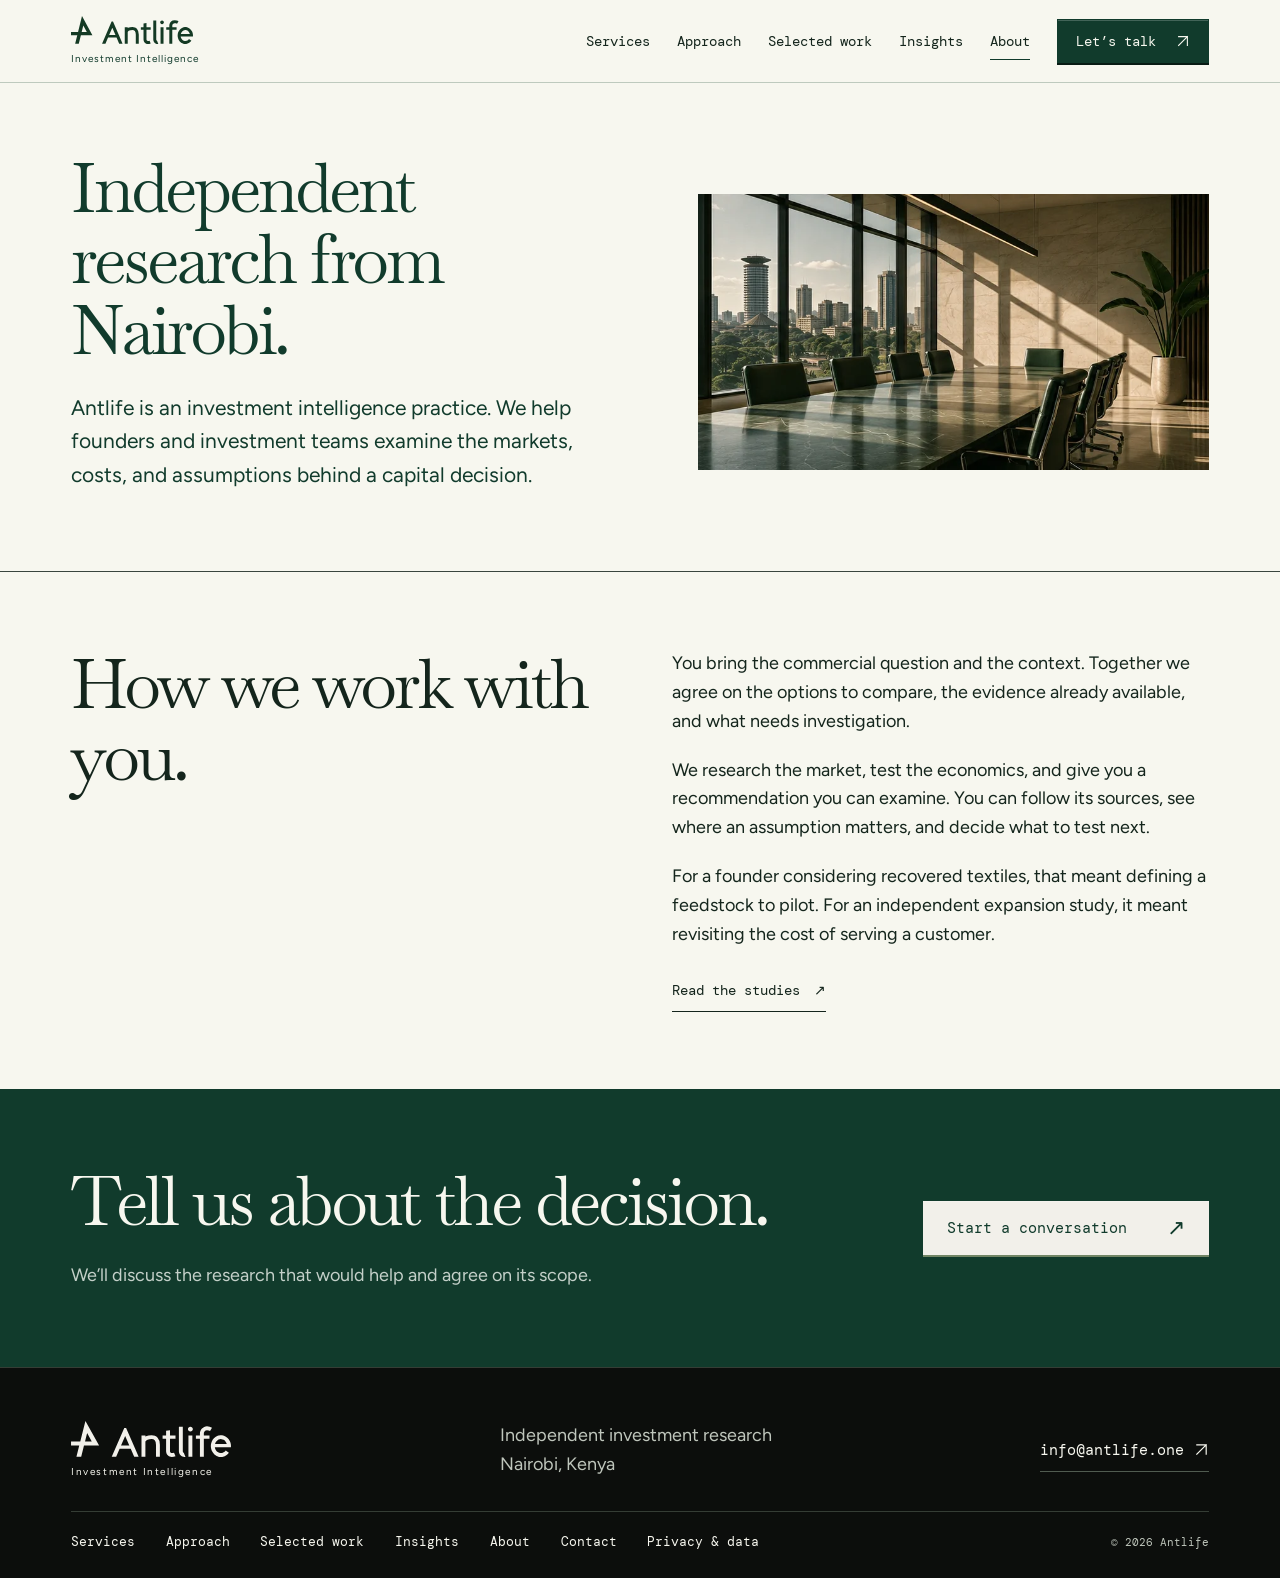
==== commit 3f9fbf1a: "Add black navigation footer across the site" ====
--- a/about.html
+++ b/about.html
@@ -2,4 +2,24 @@
 <html lang="en"><head><meta charset="utf-8"><meta name="viewport" content="width=device-width,initial-scale=1"><title>About — Antlife</title><meta name="description" content="Antlife brings careful research and commercial analysis to decisions involving capital."><meta name="theme-color" content="#143A24"><meta property="og:title" content="About — Antlife"><meta property="og:description" content="Antlife brings careful research and commercial analysis to decisions involving capital."><meta property="og:type" content="website"><link rel="icon" href="/assets/brand/favicon.svg" type="image/svg+xml"><link rel="preload" href="/assets/fonts/Figtree-Regular.ttf" as="font" type="font/ttf" crossorigin><link rel="stylesheet" href="/assets/site.css"><script src="/assets/site.js" defer></script><link rel="stylesheet" href="/assets/journal.css"><script src="/assets/journal.js" defer></script><noscript><style>@media(max-width:900px){.header-inner{flex-wrap:wrap;padding-block:18px}.site-header nav{position:static;display:flex;padding:0;width:100%;border:0}.menu-toggle{display:none}}</style></noscript><script src="/assets/sculptures.js" defer></script><link rel="stylesheet" href="/assets/final-interiors.css"><link rel="stylesheet" href="/assets/final-shell.css"></head>
 <body class="journal-v2"><a href="#main" class="skip-link">Skip to content</a>
 <header class="site-header"><div class="container header-inner"><a href="/" class="brand" aria-label="Antlife home"><img src="/assets/brand/logo-ivory.svg" width="132" height="30" alt="Antlife"><span>Investment Intelligence</span></a><button class="menu-toggle" aria-expanded="false" aria-controls="main-nav"><span class="menu-label">Menu</span><span class="menu-icon" aria-hidden="true"><i></i><i></i></span></button><nav id="main-nav" aria-label="Main navigation"><a href="/services" >Services</a><a href="/approach" >Approach</a><a href="/work" >Selected work</a><a href="/insights" >Insights</a><a href="/about" aria-current="page">About</a><a class="nav-cta" href="/contact" >Let’s talk<span aria-hidden="true"><svg class="arrow-icon" viewBox="0 0 16 16" aria-hidden="true" focusable="false"><path d="M3 13 13 3M3 3h10v10"/></svg></span></a></nav></div></header>
-<main id="main"><section class="page-mast container"><div class="mast-copy"><h1>Independent research from Nairobi.</h1><p class="page-lead">Antlife is an investment intelligence practice. We help founders and investment teams examine the markets, costs, and assumptions behind a capital decision.</p></div><div class="editorial-plate"><img src="/assets/studio.webp" alt="" width="883" height="439"></div></section><div class="paper-band"><section class="container section practice-profile"><h2>How we work with you.</h2><div><p>You bring the commercial question and the context. Together we agree on the options to compare, the evidence already available, and what needs investigation.</p><p>We research the market, test the economics, and give you a recommendation you can examine. You can follow its sources, see where an assumption matters, and decide what to test next.</p><p>For a founder considering recovered textiles, that meant defining a feedstock to pilot. For an independent expansion study, it meant revisiting the cost of serving a customer.</p><a class="interior-link" href="/work">Read the studies <span aria-hidden="true">↗</span></a></div></section></div><section class="closing section"><div class="container closing-inner"><div><h2>Tell us about the decision.</h2><p>We’ll discuss the research that would help and agree on its scope.</p></div><a class="button button-light" href="/contact">Start a conversation <span aria-hidden="true">↗</span></a></div></section></main><footer class="site-footer"><div class="container"><div class="footer-top"><a href="/" class="brand" aria-label="Antlife home"><img src="/assets/brand/logo-green.svg" width="160" height="37" alt="Antlife"><span>Investment Intelligence</span></a><p>Independent investment research<br>Nairobi, Kenya</p><a class="footer-email" href="mailto:info@antlife.one">info@antlife.one <svg class="arrow-icon" viewBox="0 0 16 16" aria-hidden="true" focusable="false"><path d="M3 13 13 3M3 3h10v10"/></svg></a></div><div class="footer-bottom"><span>© 2026 Antlife</span><a href="/privacy">Privacy &amp; data</a></div></div></footer></body></html>+<main id="main"><section class="page-mast container"><div class="mast-copy"><h1>Independent research from Nairobi.</h1><p class="page-lead">Antlife is an investment intelligence practice. We help founders and investment teams examine the markets, costs, and assumptions behind a capital decision.</p></div><div class="editorial-plate"><img src="/assets/studio.webp" alt="" width="883" height="439"></div></section><div class="paper-band"><section class="container section practice-profile"><h2>How we work with you.</h2><div><p>You bring the commercial question and the context. Together we agree on the options to compare, the evidence already available, and what needs investigation.</p><p>We research the market, test the economics, and give you a recommendation you can examine. You can follow its sources, see where an assumption matters, and decide what to test next.</p><p>For a founder considering recovered textiles, that meant defining a feedstock to pilot. For an independent expansion study, it meant revisiting the cost of serving a customer.</p><a class="interior-link" href="/work">Read the studies <span aria-hidden="true">↗</span></a></div></section></div><section class="closing section"><div class="container closing-inner"><div><h2>Tell us about the decision.</h2><p>We’ll discuss the research that would help and agree on its scope.</p></div><a class="button button-light" href="/contact">Start a conversation <span aria-hidden="true">↗</span></a></div></section></main><footer class="site-footer">
+  <div class="container">
+    <div class="footer-top">
+      <a href="/" class="brand" aria-label="Antlife home"><img src="/assets/brand/logo-ivory.svg" width="160" height="37" alt="Antlife"><span>Investment Intelligence</span></a>
+      <p>Independent investment research<br>Nairobi, Kenya</p>
+      <a class="footer-email" href="mailto:info@antlife.one">info@antlife.one <svg class="arrow-icon" viewBox="0 0 16 16" aria-hidden="true" focusable="false"><path d="M3 13 13 3M3 3h10v10"/></svg></a>
+    </div>
+    <div class="footer-bottom">
+      <nav class="footer-nav" aria-label="Footer">
+        <a href="/services">Services</a>
+        <a href="/approach">Approach</a>
+        <a href="/work">Selected work</a>
+        <a href="/insights">Insights</a>
+        <a href="/about">About</a>
+        <a href="/contact">Contact</a>
+        <a href="/privacy">Privacy &amp; data</a>
+      </nav>
+      <span>© 2026 Antlife</span>
+    </div>
+  </div>
+</footer></body></html>
--- a/assets/site.css
+++ b/assets/site.css
@@ -1,9 +1,9 @@
 @font-face{font-family:Figtree;src:url('/assets/fonts/Figtree-Regular.ttf') format('truetype');font-weight:400;font-display:swap}@font-face{font-family:Figtree;src:url('/assets/fonts/Figtree-Medium.ttf') format('truetype');font-weight:500;font-display:swap}@font-face{font-family:Figtree;src:url('/assets/fonts/Figtree-SemiBold.ttf') format('truetype');font-weight:600;font-display:swap}@font-face{font-family:Figtree;src:url('/assets/fonts/Figtree-Bold.ttf') format('truetype');font-weight:700;font-display:swap}@font-face{font-family:Outfit;src:url('/assets/fonts/Outfit-Light.ttf') format('truetype');font-weight:300;font-display:swap}@font-face{font-family:'DM Mono';src:url('/assets/fonts/DMMono-Regular.ttf') format('truetype');font-weight:400;font-display:swap}
-:root{--green:#143a24;--deep:#172b21;--forest:#004e2f;--ivory:#f2f0ea;--ink:#1a2420;--muted:#4a5a50;--stone:#39463e;--sage:#6f9684;--sage-light:#a9c2b6;--navy:#102318;--teal:#346147;--clay:#476752;--white:#fff;--ink-on-white:#18251d;--muted-on-white:#47594d;--rule-on-white:#cbd5cd;--mono:'DM Mono',monospace;--side:clamp(20px,5.55vw,80px)}*{box-sizing:border-box}html{scroll-behavior:smooth;scroll-padding-top:110px}body{margin:0;background:var(--black);color:var(--ivory);font-family:Figtree,Arial,sans-serif;font-size:17px;line-height:1.6;-webkit-font-smoothing:antialiased}a{color:inherit;text-decoration:none}button,input,select,textarea{font:inherit}button,a,input,select,textarea{-webkit-tap-highlight-color:transparent}button{cursor:pointer}button:disabled{cursor:wait;opacity:.65}img{max-width:100%;height:auto}p{margin:0 0 20px}h1,h2,h3{font-weight:500;line-height:1.12;letter-spacing:-.035em;margin:0 0 24px}h1{font-family:Outfit,Figtree,sans-serif;font-weight:300;font-size:clamp(52px,6.3vw,92px);line-height:1.04;letter-spacing:-.045em}h2{font-size:clamp(30px,3.2vw,46px);font-weight:500}h3{font-size:24px;letter-spacing:-.025em}em{font-style:normal}button{border:0;background:none;color:inherit}.container{width:100%;max-width:1600px;margin-inline:auto;padding-inline:var(--side)}.section{padding-block:104px}.eyebrow{font-family:var(--mono);font-size:11px;line-height:1.6;letter-spacing:.09em;text-transform:none;margin-bottom:28px}.muted{color:var(--subtle)}.small-note{font-size:14px;line-height:1.6;color:var(--subtle)}.button{display:inline-flex;min-height:52px;align-items:center;justify-content:space-between;gap:40px;padding:14px 24px;background:var(--green);color:var(--ivory);font-size:15px;font-weight:400;transition:background .18s,color .18s}.button:hover{background:var(--forest)}.button span{font:22px Arial,sans-serif}.button-light{background:var(--black);color:var(--ivory)}.button-light:hover{background:var(--paper)}.text-link{display:inline-flex;align-items:center;gap:30px;min-height:44px;font-size:15px;font-weight:400;border-bottom:1px solid var(--stone)}.text-link:hover{border-color:currentColor}.quiet-link{min-height:48px;display:inline-flex;gap:20px;align-items:center;font-size:15px;border-bottom:1px solid #ffffff50}.quiet-link span{font-size:20px}.skip-link{position:fixed;top:-100px;left:20px;background:var(--black);padding:12px 20px;z-index:100}.skip-link:focus{top:10px}:focus-visible{outline:2px solid var(--teal);outline-offset:5px}.site-header :focus-visible,.hero :focus-visible,.method-section :focus-visible,.closing :focus-visible,.case-mast :focus-visible,.about-art :focus-visible{outline-color:var(--ivory)}[hidden]{display:none!important}
-.site-header{background:var(--green);color:var(--ivory);position:relative;z-index:20;border-bottom:1px solid #ffffff24}.header-inner{min-height:104px;display:flex;align-items:center;justify-content:space-between;gap:32px}.brand{display:inline-flex;flex-direction:column;align-items:flex-start;gap:8px;flex-shrink:0;padding:8px 0}.brand img{display:block}.brand span{font-size:10px;letter-spacing:.16em;line-height:1.4}.site-header nav{display:flex;align-items:center;gap:30px;font-size:14px}.site-header nav>a:not(.nav-cta){min-height:44px;display:flex;align-items:center;position:relative}.site-header nav>a:not(.nav-cta):after{content:'';position:absolute;left:0;right:100%;bottom:3px;height:1px;background:var(--sage-light);transition:right .18s}.site-header nav>a:hover:after,.site-header nav>a[aria-current]:after{right:0}.nav-cta{display:flex;align-items:center;gap:24px;border:1px solid #ffffff55;min-height:44px;padding:8px 17px}.nav-cta:hover{background:var(--black);color:var(--ivory)}.menu-toggle{display:none}
+:root{--green:#143a24;--deep:#172b21;--forest:#004e2f;--ivory:#f2f0ea;--ink:#1a2420;--muted:#4a5a50;--stone:#39463e;--sage:#6f9684;--sage-light:#a9c2b6;--navy:#102318;--teal:#346147;--clay:#476752;--white:#fff;--ink-on-white:#18251d;--muted-on-white:#47594d;--rule-on-white:#cbd5cd;--mono:'DM Mono',monospace;--side:clamp(20px,5.55vw,80px)}*{box-sizing:border-box}html{scroll-behavior:smooth;scroll-padding-top:110px}body{margin:0;background:var(--black);color:var(--ivory);font-family:Figtree,Arial,sans-serif;font-size:17px;line-height:1.6;-webkit-font-smoothing:antialiased}a{color:inherit;text-decoration:none}button,input,select,textarea{font:inherit}button,a,input,select,textarea{-webkit-tap-highlight-color:transparent}button{cursor:pointer}button:disabled{cursor:wait;opacity:.65}img{max-width:100%;height:auto}p{margin:0 0 20px}h1,h2,h3{font-weight:500;line-height:1.12;letter-spacing:-.035em;margin:0 0 24px}h1{font-family:Outfit,Figtree,sans-serif;font-weight:300;font-size:clamp(52px,6.3vw,92px);line-height:1.04;letter-spacing:-.045em}h2{font-size:clamp(30px,3.2vw,46px);font-weight:500}h3{font-size:24px;letter-spacing:-.025em}em{font-style:normal}button{border:0;background:none;color:inherit}.container{width:100%;max-width:1600px;margin-inline:auto;padding-inline:var(--side)}.section{padding-block:104px}.eyebrow{font-family:var(--mono);font-size:11px;line-height:1.6;letter-spacing:.09em;text-transform:none;margin-bottom:28px}.muted{color:var(--subtle)}.small-note{font-size:14px;line-height:1.6;color:var(--subtle)}.button{display:inline-flex;min-height:52px;align-items:center;justify-content:space-between;gap:40px;padding:14px 24px;background:var(--green);color:var(--ivory);font-size:15px;font-weight:400;transition:background .18s,color .18s}.button span{font:22px Arial,sans-serif}.button-light{background:var(--black);color:var(--ivory)}.text-link{display:inline-flex;align-items:center;gap:30px;min-height:44px;font-size:15px;font-weight:400;border-bottom:1px solid var(--stone)}.quiet-link{min-height:48px;display:inline-flex;gap:20px;align-items:center;font-size:15px;border-bottom:1px solid #ffffff50}.quiet-link span{font-size:20px}.skip-link{position:fixed;top:-100px;left:20px;background:var(--black);padding:12px 20px;z-index:100}.skip-link:focus{top:10px}:focus-visible{outline:2px solid var(--teal);outline-offset:5px}.site-header :focus-visible,.hero :focus-visible,.method-section :focus-visible,.closing :focus-visible,.case-mast :focus-visible,.about-art :focus-visible{outline-color:var(--ivory)}[hidden]{display:none!important}
+.site-header{background:var(--green);color:var(--ivory);position:relative;z-index:20;border-bottom:1px solid #ffffff24}.header-inner{min-height:104px;display:flex;align-items:center;justify-content:space-between;gap:32px}.brand{display:inline-flex;flex-direction:column;align-items:flex-start;gap:8px;flex-shrink:0;padding:8px 0}.brand img{display:block}.brand span{font-size:10px;letter-spacing:.16em;line-height:1.4}.site-header nav{display:flex;align-items:center;gap:30px;font-size:14px}.site-header nav>a:not(.nav-cta){min-height:44px;display:flex;align-items:center;position:relative}.site-header nav>a:not(.nav-cta):after{content:'';position:absolute;left:0;right:100%;bottom:3px;height:1px;background:var(--sage-light);transition:right .18s}.site-header nav>a:hover:after,.site-header nav>a[aria-current]:after{right:0}.nav-cta{display:flex;align-items:center;gap:24px;border:1px solid #ffffff55;min-height:44px;padding:8px 17px}.menu-toggle{display:none}
 .hero{background:var(--green);color:var(--ivory);position:relative;overflow:hidden}.hero-grid{display:grid;grid-template-columns:1.12fr 1fr;align-items:center;min-height:650px;gap:16px;padding-top:62px;padding-bottom:70px}.hero-copy{position:relative;z-index:1}.hero .eyebrow{color:var(--sage-light);font-size:10px}.hero h1{font-size:clamp(56px,6.4vw,96px);margin-bottom:28px;white-space:nowrap}.hero h1 em{color:var(--sage-light)}.hero-lead{font-size:22px;margin-bottom:14px}.hero-description{max-width:420px;color:#d1dcd5;font-size:16px;line-height:1.7}.hero-actions{display:flex;align-items:center;gap:30px;margin-top:32px}.hero-visual{align-self:stretch;display:flex;flex-direction:column;justify-content:center;position:relative;padding:28px 0 12px 22px;min-width:0}.hero-visual:before{content:'';position:absolute;inset:60px -100px 40px 0;background:radial-gradient(ellipse,#6f968419,transparent 65%);pointer-events:none}.visual-top{display:flex;justify-content:space-between;font:9px var(--mono);letter-spacing:.1em;color:var(--sage-light);border-top:1px solid #a9c2b63a;padding-top:16px;margin-left:24px}.hero-visual img{width:115%;max-width:none;margin:10px -10% 0 -3%;opacity:.95;mask-image:linear-gradient(to bottom,#000 65%,transparent 100%)}.visual-caption{display:flex;align-items:center;gap:14px;padding:0 0 12px 40px;font-size:14px;line-height:1.5}.visual-caption small{color:var(--sage-light);font-size:12px}.signal-dot{width:7px;height:7px;background:var(--sage-light);box-shadow:0 0 0 6px #a9c2b611}.crosshair{margin-left:auto;font-size:32px;font-weight:300;color:var(--sage-light)}.hero-bottom{display:flex;align-items:center;gap:36px;min-height:72px;position:relative;font:10px var(--mono);letter-spacing:.04em;text-transform:none}.hero-bottom:before{content:'';position:absolute;left:var(--side);right:var(--side);top:0;border-top:1px solid #a9c2b63a}.hero-bottom>span{color:var(--sage-light)}.hero-bottom>a{margin-left:auto;min-height:44px;display:flex;align-items:center;gap:26px}
 .intro{display:grid;grid-template-columns:1.5fr 1fr;gap:80px;padding-top:108px;padding-bottom:110px}.intro h2{font-size:clamp(28px,3vw,43px);line-height:1.22}.intro-note{padding-top:42px;max-width:420px;font-size:17px}.intro-note p:first-child{font-size:20px}.services-section{background:var(--panel);border-top:1px solid var(--stone);border-bottom:1px solid var(--stone)}.section-heading{display:flex;align-items:flex-end;justify-content:space-between;gap:40px;margin-bottom:46px}.section-heading h2{margin-bottom:0}.section-heading>.text-link{margin-bottom:4px}.heading-note{max-width:370px;font-size:15px;color:var(--subtle);margin-bottom:4px}.service-grid{display:grid;grid-template-columns:repeat(3,1fr);border-top:1px solid #a3aaa0;border-bottom:1px solid #a3aaa0}.service-card{padding:30px 30px 26px 0;display:flex;flex-direction:column;min-height:310px;position:relative;transition:background .18s}.service-card+ .service-card{border-left:1px solid #c4c8bd;padding-left:30px}.service-number{font:12px var(--mono);color:var(--subtle);letter-spacing:.03em;display:block}.service-card h3{margin-top:24px;max-width:230px;font-size:26px}.service-card p{font-size:15px;max-width:320px;color:var(--subtle)}.card-foot{font-size:11px;font-family:var(--mono);display:flex;justify-content:space-between;gap:12px;align-items:center;margin-top:auto;padding-top:18px}.card-foot>span{font:24px Arial,sans-serif}.service-card:hover{background:#f2f0ea80}.services-strip{display:flex;justify-content:space-between;gap:20px;font-size:13px;color:var(--subtle);padding-top:22px}.work-grid{display:grid;grid-template-columns:1fr 1fr;gap:48px}.work-art{height:310px;position:relative;overflow:hidden;padding:27px 30px;display:flex;flex-direction:column;justify-content:space-between}.art-label,.art-bottom{font:10px var(--mono);letter-spacing:.08em;position:relative;z-index:2}.art-bottom{font-size:11px;letter-spacing:0}.yarn-art{background:var(--green);color:var(--ivory)}.yarn-lines{position:absolute;inset:70px 0 50px;transform:rotate(-12deg);background:repeating-linear-gradient(0deg,transparent 0 8px,#a9c2b660 8px 9px,transparent 9px 14px);mask-image:radial-gradient(ellipse,#000 10%,transparent 68%)}.yarn-lines:after{content:'';position:absolute;inset:0;background:repeating-linear-gradient(90deg,transparent 0 18px,#143a24 18px 21px);transform:rotate(25deg);opacity:.9}.expansion-art{background:var(--navy);color:var(--ivory)}.mini-chart{position:absolute;inset:80px 55px 70px 60px;display:flex;flex-direction:column;gap:15px;border-right:1px solid #a9c2b655;align-items:flex-end}.mini-chart i{display:block;width:var(--bar);height:22px;background:#a9c2b666;transition:width .2s}.mini-chart i:first-child{background:var(--sage-light)}.work-meta{display:flex;justify-content:space-between;font:10px var(--mono);text-transform:none;letter-spacing:.05em;color:var(--subtle);margin:24px 0 16px}.work-card h3{font-size:30px;margin-bottom:12px}.work-card>p{font-size:16px;max-width:470px;color:var(--subtle);margin-bottom:10px}.work-card .text-link{border:0;font-size:14px}.status{display:block;font:11px var(--mono);color:var(--subtle);margin-top:12px}.work-card:hover h3{text-decoration:underline;text-decoration-thickness:1px;text-underline-offset:6px}.work-card:hover .yarn-lines{opacity:.7}.work-card:focus-visible{outline-offset:10px}.method-section{background:var(--deep);color:var(--ivory)}.method-layout{display:grid;grid-template-columns:1.25fr 1fr;gap:100px}.method-section .eyebrow{color:var(--sage-light)}.method-section h2{font-size:clamp(32px,3.4vw,48px);line-height:1.2}.method-section h2 em{color:var(--sage-light)}.light-link{border-color:#a9c2b650}.principles>div{display:grid;grid-template-columns:40px 1fr;border-top:1px solid #a9c2b655;padding-top:24px;margin-bottom:22px;column-gap:18px}.principles>div>span{grid-row:1/3;font:11px var(--mono);color:var(--sage-light);padding-top:5px}.principles h3{font-size:22px;margin-bottom:10px}.principles p{color:#c4d0c9;font-size:15px;margin:0}.insights-teaser{display:grid;grid-template-columns:1fr 1fr;gap:100px;align-items:center}.insights-teaser>div>p:not(.eyebrow){max-width:390px;color:var(--subtle)}.observation{border-top:1px solid var(--stone);border-bottom:1px solid var(--stone);padding:34px 0}.observation blockquote{font-size:34px;letter-spacing:-.03em;line-height:1.3;margin:30px 0}.observation>a{font-size:14px;display:inline-flex;align-items:center;min-height:44px}.closing{background:var(--green);color:var(--ivory)}.closing .eyebrow{color:var(--sage-light)}.closing-inner{display:flex;align-items:center;justify-content:space-between;gap:40px}.closing h2{font-family:Outfit,Figtree,sans-serif;font-weight:300;font-size:clamp(44px,5vw,70px)}.closing p:not(.eyebrow){color:#c4d0c9;margin:0}.site-footer{padding-block:60px 0}.footer-top{display:flex;align-items:flex-start;justify-content:space-between;gap:40px;padding-bottom:48px}.footer-top>p{font-size:18px;color:var(--subtle)}.footer-email{display:flex;align-items:center;min-height:44px;font-size:19px;border-bottom:1px solid var(--stone)}.footer-bottom{display:flex;align-items:center;justify-content:space-between;gap:25px;border-top:1px solid var(--stone);font:10px var(--mono);color:var(--subtle);padding-block:20px}.footer-bottom>a{min-height:44px;display:flex;align-items:center}
-.page-mast{padding-top:88px;padding-bottom:74px;border-bottom:1px solid var(--stone)}.page-mast h1{max-width:1100px;color:var(--ivory)}.page-lead{max-width:630px;font-size:21px;line-height:1.6;margin:30px 0 0}.service-details{padding-block:10px 40px}.service-detail{display:grid;grid-template-columns:70px 1fr 1fr;gap:35px;border-bottom:1px solid var(--stone);padding:52px 0;scroll-margin-top:30px}.service-detail h2{font-size:32px}.service-sub{color:var(--subtle)}.service-detail>div>p{max-width:490px}.output{font:12px/1.7 var(--mono);color:var(--ivory);padding-top:10px}.service-detail .text-link{margin-top:10px}.support-panel{padding:48px;background:var(--panel);max-width:1000px}.support-panel p:last-child{max-width:680px;margin-bottom:0}.process-list{padding-block:20px 80px}.process-list article{display:grid;grid-template-columns:150px 1fr 1fr;gap:40px;padding:45px 0;border-bottom:1px solid var(--stone)}.process-list h2{font-size:29px;margin:0}.process-list p{max-width:430px;margin:0;color:var(--subtle)}.evidence-section{background:var(--panel)}.evidence-grid{display:grid;grid-template-columns:repeat(4,1fr);gap:36px}.evidence-grid article{border-top:1px solid #b9c2b5;padding-top:28px}.evidence-grid h3{font-size:21px;margin-top:20px}.evidence-grid p{font-size:15px;color:var(--subtle)}.evidence-dot{display:block;width:12px;height:12px;background:var(--green)}.evidence-dot.client{background:var(--teal)}.evidence-dot.model{background:var(--navy)}.evidence-dot.judgement{background:var(--clay)}.work-index{padding-top:64px}.case-mast{background:var(--green);color:var(--ivory);padding:35px 0 70px}.back-link{display:inline-flex;align-items:center;min-height:44px;font-size:13px;margin-bottom:36px}.case-mast .eyebrow{color:var(--sage-light)}.case-mast h1 em{color:var(--sage-light)}.case-mast .page-lead{color:#d1dcd5}.case-tags{display:flex;flex-wrap:wrap;gap:20px;margin-top:38px;font:10px var(--mono);text-transform:none;letter-spacing:.04em}.case-tags span{border-top:1px solid #ffffff40;padding-top:12px}.navy-mast{background:var(--navy)}.case-intro{display:grid;grid-template-columns:1fr 1.1fr;gap:100px}.case-intro>div{max-width:650px}.case-intro h2{font-size:42px}.case-explorer{background:var(--panel)}.stage-tabs{display:grid;grid-template-columns:repeat(4,1fr);border-bottom:1px solid #aab4a5}.stage-tabs button{font:12px var(--mono);text-align:left;min-height:56px;border-bottom:3px solid transparent;padding:14px 16px}.stage-tabs button[aria-selected=true]{background:var(--green);color:var(--ivory);border-bottom-color:var(--ivory)}.stage-tabs button:focus-visible{outline-offset:-5px}.stage-tabs button[aria-selected=true]:focus-visible{outline-color:var(--ivory)}.stage-panel{display:grid;grid-template-columns:1fr 1fr;min-height:400px;background:var(--black);margin-top:30px}.stage-diagram{background:var(--green);color:var(--ivory);display:flex;flex-direction:column;align-items:center;justify-content:center;gap:35px;padding:35px}.stage-diagram>span{font:12px var(--mono);text-align:center}.pixel-material{display:grid;grid-template-columns:repeat(4,26px);gap:7px;transform:rotate(-10deg);transition:transform .18s}.pixel-material i{width:26px;height:26px;background:var(--sage);display:block}.pixel-material i:nth-child(3n){background:var(--sage-light)}.pixel-material i:nth-child(5n){opacity:.3}.stage-panel[data-step="1"] .pixel-material{transform:rotate(0);gap:15px}.stage-panel[data-step="2"] .pixel-material{transform:rotate(45deg)}.stage-panel[data-step="3"] .pixel-material{transform:rotate(0) scale(.8)}.stage-content{padding:42px}.stage-content h3{font-size:30px}.stage-content>p{font-size:16px}.stage-caveat{border-left:2px solid var(--sage);padding-left:18px;margin-top:25px}.stage-caveat>span{font:11px var(--mono);text-transform:none}.stage-caveat p{font-size:14px;color:var(--subtle);margin-top:9px}.stage-controls{display:flex;gap:22px;align-items:center;margin-top:25px}.stage-controls>span{font:11px var(--mono)}.icon-button{width:44px;height:44px;border:1px solid var(--stone)}.icon-button:hover{background:var(--panel)}.case-reading{display:grid;grid-template-columns:1fr 1.3fr;gap:100px}.reading-sidebar{position:sticky;top:40px;align-self:start}.reading-body h3{margin-top:38px}.large-copy{font-size:24px;line-height:1.5;letter-spacing:-.02em}.source-details{margin-top:32px;border-top:1px solid var(--stone);border-bottom:1px solid var(--stone);font-size:14px}.source-details summary{cursor:pointer;padding:20px 0;min-height:60px;font-weight:400}.source-details>div{padding-block:8px 20px}.source-details p{font-size:14px;color:var(--subtle)}.source-details p:last-child{margin-bottom:0}.model-section{background:var(--panel)}.model-section .section-heading{align-items:center}.segmented{display:flex;border:1px solid #a7b5a7;padding:4px;gap:4px}.segmented button{min-height:44px;padding:8px 18px;font-size:13px}.segmented button.active{background:var(--green);color:var(--ivory)}.segmented button.active:focus-visible{outline-color:var(--ivory);outline-offset:-4px}.chart-units{font:12px/1.6 var(--mono);color:var(--subtle);margin-bottom:30px}.loss-chart{border-top:1px solid #b2bcb3;border-bottom:1px solid #b2bcb3;padding:30px 0}.loss-row{display:grid;grid-template-columns:120px 1fr 100px;align-items:center;gap:28px;min-height:65px}.loss-name{font-size:15px}.loss-track{height:30px;display:flex;justify-content:flex-end;background:repeating-linear-gradient(90deg,transparent 0 calc(20% - 1px),#b6c3b580 calc(20% - 1px) 20%);border-right:1px solid var(--ink)}.loss-bar{display:block;height:30px;width:var(--loss);background:var(--green);transition:width .2s}.loss-value{font:13px var(--mono)}.chart-caption{font-size:15px;margin-top:20px;color:var(--subtle)}table{border-collapse:collapse;width:100%;text-align:left;font-size:14px}th,td{padding:12px 15px;border-bottom:1px solid var(--stone)}th:first-child,td:first-child{padding-left:0}table caption{text-align:left;font:12px var(--mono);margin-bottom:15px}tbody td{font-family:var(--mono);font-size:12px}.table-scroll{overflow-x:auto}.scenario-layout{display:grid;grid-template-columns:1fr 1fr;gap:100px}.scenario-layout>div:first-child>p{max-width:480px}.scenario-card{padding:38px;background:var(--black);border:1px solid var(--stone)}.scenario-card h3{font-size:24px}.scenario-card label{display:flex;justify-content:space-between;gap:20px;font-size:14px;margin-top:24px}.scenario-card output{font:14px var(--mono);white-space:nowrap}.scenario-card input[type=range]{display:block;width:100%;min-height:44px;margin:0;accent-color:var(--ivory);cursor:pointer}.scenario-result{background:var(--black);padding:24px;margin-top:25px;border-left:3px solid var(--green)}.scenario-result>span{font:10px var(--mono);text-transform:none}.scenario-result strong{display:block;font-size:43px;letter-spacing:-.04em;font-weight:500;color:var(--sage-light);margin-block:5px 10px}.scenario-result p{font-size:14px;margin-bottom:10px}.scenario-result p:last-child{margin:0}.scenario-result.positive strong{color:var(--ivory)}.formula{font-size:13px;color:var(--subtle);margin:20px 0 10px}.text-button{min-height:44px;text-decoration:underline;font-size:14px;padding:0}.insights-index{padding-top:45px}.filter-row{display:flex;flex-wrap:wrap;gap:10px;border-bottom:1px solid var(--stone);padding-bottom:28px}.filter{min-height:44px;padding:10px 22px;border:1px solid var(--stone);font-size:14px}.filter.active{background:var(--green);color:var(--ivory);border-color:var(--ivory)}.filter.active:focus-visible{outline-offset:3px}.insight-row{display:grid;grid-template-columns:180px 1fr 45px;gap:30px;padding:42px 0;border-bottom:1px solid var(--stone);align-items:start}.insight-kind{font:11px var(--mono);color:var(--subtle);padding-top:5px}.insight-row h2{font-size:30px;max-width:650px;margin-bottom:12px}.insight-row p{font-size:16px;color:var(--subtle);margin:0}.insight-arrow{font-size:25px}.insight-row:hover h2{text-decoration:underline;text-decoration-thickness:1px;text-underline-offset:5px}#filter-status{margin-top:20px}.editorial-note{display:grid;grid-template-columns:1fr 2fr;gap:40px;background:var(--panel);margin-top:60px;padding:36px}.editorial-note p{font-size:15px;max-width:700px}.editorial-note p:last-child{margin:0}.article{padding-block:45px 100px}.article h1{max-width:1100px;color:var(--ivory)}.article-deck{font-size:24px;max-width:650px;margin-top:35px;margin-bottom:60px}.article-layout{display:grid;grid-template-columns:260px 1fr;gap:70px;border-top:1px solid var(--stone);padding-top:45px}.article-layout aside{position:sticky;top:35px;align-self:start}.article-layout aside a{display:block;min-height:44px;font-size:14px;color:var(--subtle);padding-block:10px}.article-body{max-width:720px;font-size:19px}.article-body h2{font-size:32px;margin-top:45px}.article-body blockquote{border-left:3px solid var(--green);margin:40px 0;padding:15px 30px;font-size:30px;letter-spacing:-.03em;line-height:1.4}.article-source{border-top:1px solid var(--stone);padding-top:30px;margin-top:50px;font-size:14px;color:var(--subtle)}.article-source p{margin-top:10px}.about-layout{display:grid;grid-template-columns:1fr 1fr;gap:90px;align-items:center}.about-art{background:var(--green);position:relative;min-height:420px;display:flex;align-items:center;overflow:hidden}.about-art>img{width:130%;max-width:none}.about-art>span{position:absolute;bottom:28px;left:30px;font:11px/1.8 var(--mono);color:var(--ivory)}.about-layout>div>p{max-width:580px}.contact-layout{display:grid;grid-template-columns:1fr 1.25fr;gap:100px;align-items:start;padding-top:60px}.contact-note>p{max-width:380px}.contact-email{display:inline-flex;align-items:center;min-height:48px;border-bottom:1px solid var(--stone);font-size:21px;margin-block:10px 35px}.contact-steps{margin-top:40px;display:flex;flex-direction:column;gap:16px;font:11px var(--mono);color:var(--subtle);border-top:1px solid var(--stone);padding-top:30px}.contact-form{padding:38px;background:var(--paper);border:1px solid var(--stone)}.form-row{display:grid;grid-template-columns:1fr 1fr;gap:20px}.field{margin-bottom:24px}.field label{display:block;font-size:14px;font-weight:400;margin-bottom:9px}.field label span{font-size:12px;color:var(--subtle);font-weight:400}.field input,.field select,.field textarea{width:100%;border:1px solid #889589;border-radius:0;background:transparent;padding:12px;min-height:48px;font-size:16px;color:var(--ivory)}.field textarea{resize:vertical}.form-privacy{font-size:13px;color:var(--subtle)}.form-privacy a{text-decoration:underline;text-underline-offset:3px}.honeypot{position:absolute;left:-10000px;width:1px;height:1px;overflow:hidden}#form-status{font-size:14px;margin:20px 0 0}#form-status:empty{display:none}#form-status[data-state=error]{color:var(--sage-light)}#form-status[data-state=success]{color:var(--ivory)}.legal-copy{max-width:960px}.legal-copy h2{font-size:28px;margin-top:35px}.legal-copy h2:first-child{margin-top:0}
+.page-mast{padding-top:88px;padding-bottom:74px;border-bottom:1px solid var(--stone)}.page-mast h1{max-width:1100px;color:var(--ivory)}.page-lead{max-width:630px;font-size:21px;line-height:1.6;margin:30px 0 0}.service-details{padding-block:10px 40px}.service-detail{display:grid;grid-template-columns:70px 1fr 1fr;gap:35px;border-bottom:1px solid var(--stone);padding:52px 0;scroll-margin-top:30px}.service-detail h2{font-size:32px}.service-sub{color:var(--subtle)}.service-detail>div>p{max-width:490px}.output{font:12px/1.7 var(--mono);color:var(--ivory);padding-top:10px}.service-detail .text-link{margin-top:10px}.support-panel{padding:48px;background:var(--panel);max-width:1000px}.support-panel p:last-child{max-width:680px;margin-bottom:0}.process-list{padding-block:20px 80px}.process-list article{display:grid;grid-template-columns:150px 1fr 1fr;gap:40px;padding:45px 0;border-bottom:1px solid var(--stone)}.process-list h2{font-size:29px;margin:0}.process-list p{max-width:430px;margin:0;color:var(--subtle)}.evidence-section{background:var(--panel)}.evidence-grid{display:grid;grid-template-columns:repeat(4,1fr);gap:36px}.evidence-grid article{border-top:1px solid #b9c2b5;padding-top:28px}.evidence-grid h3{font-size:21px;margin-top:20px}.evidence-grid p{font-size:15px;color:var(--subtle)}.evidence-dot{display:block;width:12px;height:12px;background:var(--green)}.evidence-dot.client{background:var(--teal)}.evidence-dot.model{background:var(--navy)}.evidence-dot.judgement{background:var(--clay)}.work-index{padding-top:64px}.case-mast{background:var(--green);color:var(--ivory);padding:35px 0 70px}.back-link{display:inline-flex;align-items:center;min-height:44px;font-size:13px;margin-bottom:36px}.case-mast .eyebrow{color:var(--sage-light)}.case-mast h1 em{color:var(--sage-light)}.case-mast .page-lead{color:#d1dcd5}.case-tags{display:flex;flex-wrap:wrap;gap:20px;margin-top:38px;font:10px var(--mono);text-transform:none;letter-spacing:.04em}.case-tags span{border-top:1px solid #ffffff40;padding-top:12px}.navy-mast{background:var(--navy)}.case-intro{display:grid;grid-template-columns:1fr 1.1fr;gap:100px}.case-intro>div{max-width:650px}.case-intro h2{font-size:42px}.case-explorer{background:var(--panel)}.stage-tabs{display:grid;grid-template-columns:repeat(4,1fr);border-bottom:1px solid #aab4a5}.stage-tabs button{font:12px var(--mono);text-align:left;min-height:56px;border-bottom:3px solid transparent;padding:14px 16px}.stage-tabs button[aria-selected=true]{background:var(--green);color:var(--ivory);border-bottom-color:var(--ivory)}.stage-tabs button:focus-visible{outline-offset:-5px}.stage-tabs button[aria-selected=true]:focus-visible{outline-color:var(--ivory)}.stage-panel{display:grid;grid-template-columns:1fr 1fr;min-height:400px;background:var(--black);margin-top:30px}.stage-diagram{background:var(--green);color:var(--ivory);display:flex;flex-direction:column;align-items:center;justify-content:center;gap:35px;padding:35px}.stage-diagram>span{font:12px var(--mono);text-align:center}.pixel-material{display:grid;grid-template-columns:repeat(4,26px);gap:7px;transform:rotate(-10deg);transition:transform .18s}.pixel-material i{width:26px;height:26px;background:var(--sage);display:block}.pixel-material i:nth-child(3n){background:var(--sage-light)}.pixel-material i:nth-child(5n){opacity:.3}.stage-panel[data-step="1"] .pixel-material{transform:rotate(0);gap:15px}.stage-panel[data-step="2"] .pixel-material{transform:rotate(45deg)}.stage-panel[data-step="3"] .pixel-material{transform:rotate(0) scale(.8)}.stage-content{padding:42px}.stage-content h3{font-size:30px}.stage-content>p{font-size:16px}.stage-caveat{border-left:2px solid var(--sage);padding-left:18px;margin-top:25px}.stage-caveat>span{font:11px var(--mono);text-transform:none}.stage-caveat p{font-size:14px;color:var(--subtle);margin-top:9px}.stage-controls{display:flex;gap:22px;align-items:center;margin-top:25px}.stage-controls>span{font:11px var(--mono)}.icon-button{width:44px;height:44px;border:1px solid var(--stone)}.case-reading{display:grid;grid-template-columns:1fr 1.3fr;gap:100px}.reading-sidebar{position:sticky;top:40px;align-self:start}.reading-body h3{margin-top:38px}.large-copy{font-size:24px;line-height:1.5;letter-spacing:-.02em}.source-details{margin-top:32px;border-top:1px solid var(--stone);border-bottom:1px solid var(--stone);font-size:14px}.source-details summary{cursor:pointer;padding:20px 0;min-height:60px;font-weight:400}.source-details>div{padding-block:8px 20px}.source-details p{font-size:14px;color:var(--subtle)}.source-details p:last-child{margin-bottom:0}.model-section{background:var(--panel)}.model-section .section-heading{align-items:center}.segmented{display:flex;border:1px solid #a7b5a7;padding:4px;gap:4px}.segmented button{min-height:44px;padding:8px 18px;font-size:13px}.segmented button.active{background:var(--green);color:var(--ivory)}.segmented button.active:focus-visible{outline-color:var(--ivory);outline-offset:-4px}.chart-units{font:12px/1.6 var(--mono);color:var(--subtle);margin-bottom:30px}.loss-chart{border-top:1px solid #b2bcb3;border-bottom:1px solid #b2bcb3;padding:30px 0}.loss-row{display:grid;grid-template-columns:120px 1fr 100px;align-items:center;gap:28px;min-height:65px}.loss-name{font-size:15px}.loss-track{height:30px;display:flex;justify-content:flex-end;background:repeating-linear-gradient(90deg,transparent 0 calc(20% - 1px),#b6c3b580 calc(20% - 1px) 20%);border-right:1px solid var(--ink)}.loss-bar{display:block;height:30px;width:var(--loss);background:var(--green);transition:width .2s}.loss-value{font:13px var(--mono)}.chart-caption{font-size:15px;margin-top:20px;color:var(--subtle)}table{border-collapse:collapse;width:100%;text-align:left;font-size:14px}th,td{padding:12px 15px;border-bottom:1px solid var(--stone)}th:first-child,td:first-child{padding-left:0}table caption{text-align:left;font:12px var(--mono);margin-bottom:15px}tbody td{font-family:var(--mono);font-size:12px}.table-scroll{overflow-x:auto}.scenario-layout{display:grid;grid-template-columns:1fr 1fr;gap:100px}.scenario-layout>div:first-child>p{max-width:480px}.scenario-card{padding:38px;background:var(--black);border:1px solid var(--stone)}.scenario-card h3{font-size:24px}.scenario-card label{display:flex;justify-content:space-between;gap:20px;font-size:14px;margin-top:24px}.scenario-card output{font:14px var(--mono);white-space:nowrap}.scenario-card input[type=range]{display:block;width:100%;min-height:44px;margin:0;accent-color:var(--ivory);cursor:pointer}.scenario-result{background:var(--black);padding:24px;margin-top:25px;border-left:3px solid var(--green)}.scenario-result>span{font:10px var(--mono);text-transform:none}.scenario-result strong{display:block;font-size:43px;letter-spacing:-.04em;font-weight:500;color:var(--sage-light);margin-block:5px 10px}.scenario-result p{font-size:14px;margin-bottom:10px}.scenario-result p:last-child{margin:0}.scenario-result.positive strong{color:var(--ivory)}.formula{font-size:13px;color:var(--subtle);margin:20px 0 10px}.text-button{min-height:44px;text-decoration:underline;font-size:14px;padding:0}.insights-index{padding-top:45px}.filter-row{display:flex;flex-wrap:wrap;gap:10px;border-bottom:1px solid var(--stone);padding-bottom:28px}.filter{min-height:44px;padding:10px 22px;border:1px solid var(--stone);font-size:14px}.filter.active{background:var(--green);color:var(--ivory);border-color:var(--ivory)}.filter.active:focus-visible{outline-offset:3px}.insight-row{display:grid;grid-template-columns:180px 1fr 45px;gap:30px;padding:42px 0;border-bottom:1px solid var(--stone);align-items:start}.insight-kind{font:11px var(--mono);color:var(--subtle);padding-top:5px}.insight-row h2{font-size:30px;max-width:650px;margin-bottom:12px}.insight-row p{font-size:16px;color:var(--subtle);margin:0}.insight-arrow{font-size:25px}.insight-row:hover h2{text-decoration:underline;text-decoration-thickness:1px;text-underline-offset:5px}#filter-status{margin-top:20px}.editorial-note{display:grid;grid-template-columns:1fr 2fr;gap:40px;background:var(--panel);margin-top:60px;padding:36px}.editorial-note p{font-size:15px;max-width:700px}.editorial-note p:last-child{margin:0}.article{padding-block:45px 100px}.article h1{max-width:1100px;color:var(--ivory)}.article-deck{font-size:24px;max-width:650px;margin-top:35px;margin-bottom:60px}.article-layout{display:grid;grid-template-columns:260px 1fr;gap:70px;border-top:1px solid var(--stone);padding-top:45px}.article-layout aside{position:sticky;top:35px;align-self:start}.article-layout aside a{display:block;min-height:44px;font-size:14px;color:var(--subtle);padding-block:10px}.article-body{max-width:720px;font-size:19px}.article-body h2{font-size:32px;margin-top:45px}.article-body blockquote{border-left:3px solid var(--green);margin:40px 0;padding:15px 30px;font-size:30px;letter-spacing:-.03em;line-height:1.4}.article-source{border-top:1px solid var(--stone);padding-top:30px;margin-top:50px;font-size:14px;color:var(--subtle)}.article-source p{margin-top:10px}.about-layout{display:grid;grid-template-columns:1fr 1fr;gap:90px;align-items:center}.about-art{background:var(--green);position:relative;min-height:420px;display:flex;align-items:center;overflow:hidden}.about-art>img{width:130%;max-width:none}.about-art>span{position:absolute;bottom:28px;left:30px;font:11px/1.8 var(--mono);color:var(--ivory)}.about-layout>div>p{max-width:580px}.contact-layout{display:grid;grid-template-columns:1fr 1.25fr;gap:100px;align-items:start;padding-top:60px}.contact-note>p{max-width:380px}.contact-email{display:inline-flex;align-items:center;min-height:48px;border-bottom:1px solid var(--stone);font-size:21px;margin-block:10px 35px}.contact-steps{margin-top:40px;display:flex;flex-direction:column;gap:16px;font:11px var(--mono);color:var(--subtle);border-top:1px solid var(--stone);padding-top:30px}.contact-form{padding:38px;background:var(--paper);border:1px solid var(--stone)}.form-row{display:grid;grid-template-columns:1fr 1fr;gap:20px}.field{margin-bottom:24px}.field label{display:block;font-size:14px;font-weight:400;margin-bottom:9px}.field label span{font-size:12px;color:var(--subtle);font-weight:400}.field input,.field select,.field textarea{width:100%;border:1px solid #889589;border-radius:0;background:transparent;padding:12px;min-height:48px;font-size:16px;color:var(--ivory)}.field textarea{resize:vertical}.form-privacy{font-size:13px;color:var(--subtle)}.form-privacy a{text-decoration:underline;text-underline-offset:3px}.honeypot{position:absolute;left:-10000px;width:1px;height:1px;overflow:hidden}#form-status{font-size:14px;margin:20px 0 0}#form-status:empty{display:none}#form-status[data-state=error]{color:var(--sage-light)}#form-status[data-state=success]{color:var(--ivory)}.legal-copy{max-width:960px}.legal-copy h2{font-size:28px;margin-top:35px}.legal-copy h2:first-child{margin-top:0}
 @media(min-width:1601px){.hero-grid{min-height:740px}}@media(max-width:1100px){.site-header nav{gap:18px;font-size:13px}.nav-cta{gap:16px}.hero-grid{min-height:600px}.hero h1{font-size:7vw}.hero-visual{padding-left:0}.hero-actions{gap:22px}.intro,.method-layout,.insights-teaser,.case-intro,.case-reading,.scenario-layout,.about-layout,.contact-layout{gap:50px}.service-detail{grid-template-columns:45px 1fr 1.1fr;gap:20px}.process-list article{grid-template-columns:100px 1fr 1fr;gap:25px}.work-grid{gap:30px}.service-card{padding-right:20px}.service-card+.service-card{padding-left:20px}.service-card h3{font-size:23px}.evidence-grid{gap:20px}.contact-form{padding:26px}.hero .button{padding-inline:18px;gap:22px}.hero .quiet-link{gap:10px}}
 @media(max-width:900px){.header-inner{min-height:88px}.menu-toggle{display:flex;align-items:center;gap:16px;min-width:72px;min-height:44px;padding:8px 0 8px 12px}.menu-label{font-size:12px}.menu-icon{width:24px;display:flex;flex-direction:column;gap:6px}.menu-icon i{display:block;width:24px;height:1px;background:var(--black);transition:transform .18s}.menu-toggle[aria-expanded=true] .menu-icon i:first-child{transform:translateY(3.5px) rotate(45deg)}.menu-toggle[aria-expanded=true] .menu-icon i:last-child{transform:translateY(-3.5px) rotate(-45deg)}.site-header nav{display:none;position:absolute;top:100%;left:0;right:0;background:var(--green);border-bottom:1px solid #a9c2b655;padding:20px var(--side) 32px;flex-direction:column;align-items:stretch;gap:8px;font-size:18px}.site-header nav.is-open{display:flex}.site-header nav>a:not(.nav-cta){padding-block:10px;min-height:48px}.site-header .nav-cta{justify-content:space-between;margin-top:12px;padding:12px 18px}.hero-grid{grid-template-columns:1.2fr 1fr;min-height:570px;padding-top:44px}.hero h1{font-size:7.3vw}.hero-lead{font-size:19px}.hero-description{font-size:15px}.hero-actions{align-items:flex-start;flex-direction:column;gap:14px}.hero-visual{justify-content:center}.visual-top{margin-left:0;font-size:8px;gap:10px}.visual-caption{padding-left:0}.hero-bottom{gap:22px;font-size:9px}.section{padding-block:76px}.intro{gap:35px}.intro-note{font-size:16px}.intro-note p:first-child{font-size:18px}.work-art{height:260px}.service-card{min-height:330px}.card-foot{font-size:10px}.services-strip{font-size:12px}.method-layout{grid-template-columns:1fr 1fr}.principles{padding-top:15px}.principles>div{column-gap:5px}.principles h3{font-size:20px}.principles p{font-size:14px}.observation blockquote{font-size:28px}.closing-inner{align-items:flex-start}.closing .button{margin-top:65px;white-space:nowrap}.footer-top{gap:25px}.footer-email{font-size:16px}.footer-top>p{font-size:16px}.page-mast{padding-top:60px;padding-bottom:60px}.service-detail{grid-template-columns:35px 1fr 1fr}.service-detail h2{font-size:27px}.process-list article{grid-template-columns:85px 1fr 1fr;gap:20px}.process-list h2{font-size:24px}.process-list p{font-size:16px}.evidence-grid{grid-template-columns:1fr 1fr;gap:30px}.case-intro h2{font-size:34px}.stage-content{padding:30px}.stage-content h3{font-size:26px}.stage-tabs button{font-size:11px;padding-inline:12px}.scenario-card{padding:25px}.article-layout{grid-template-columns:180px 1fr;gap:35px}.insight-row{grid-template-columns:140px 1fr 30px;gap:20px}.contact-layout{grid-template-columns:1fr 1.25fr;gap:35px}.contact-note h2{font-size:29px}.contact-note>p{font-size:15px}.form-row{grid-template-columns:1fr;gap:0}}
 @media(max-width:640px){body{font-size:16px;line-height:1.65}.section{padding-block:60px}.eyebrow{font-size:10px;margin-bottom:22px}.header-inner{min-height:84px}.brand img{width:118px}.brand span{font-size:9px}.hero-grid{grid-template-columns:1fr;gap:0;padding-top:42px;padding-bottom:20px;min-height:0}.hero h1{font-size:clamp(48px,10.4vw,66px);white-space:normal;line-height:1.07;margin-bottom:24px}.hero .eyebrow{font-size:9px;letter-spacing:.06em}.hero-lead{font-size:18px;max-width:300px}.hero-description{font-size:15px;max-width:360px}.hero-actions{flex-direction:row;flex-wrap:wrap;gap:10px 22px;align-items:center;margin-top:24px}.hero-actions .button{min-height:50px;font-size:14px;gap:24px}.hero-actions .quiet-link{font-size:13px}.hero-visual{height:270px;padding:22px 0 0;margin-top:30px}.visual-top{font-size:8px}.hero-visual img{width:100%;max-width:100%;height:235px;object-fit:cover;object-position:center 50%;margin:-10px 0 -30px}.visual-caption{font-size:12px;padding-left:5px;padding-bottom:10px}.visual-caption small{font-size:11px}.crosshair{font-size:25px}.hero-bottom{font-size:8px;gap:18px;min-height:64px;flex-wrap:wrap;padding-block:15px}.hero-bottom>span:nth-child(3){display:none}.hero-bottom>a{font-size:8px;gap:10px}.intro{grid-template-columns:1fr;gap:8px}.intro h2{font-size:30px;line-height:1.22}.intro-note{padding-top:8px;max-width:none}.intro-note p:first-child{font-size:18px}.section-heading{display:block;margin-bottom:30px}.section-heading h2{font-size:32px}.section-heading>.text-link{margin-top:18px}.heading-note{margin-top:22px;font-size:14px;max-width:360px}.service-grid{grid-template-columns:1fr}.service-card,.service-card+.service-card{padding:25px 0;min-height:0;border-left:0;border-bottom:1px solid #b9c2b5}.service-card:last-child{border-bottom:0}.service-card h3{max-width:none;font-size:25px;margin-top:15px;margin-bottom:14px}.service-card p{max-width:none;font-size:16px}.card-foot{font-size:10px;padding-top:0}.services-strip{display:block;font-size:13px;line-height:1.8}.services-strip span{display:block}.work-grid{grid-template-columns:1fr;gap:42px}.work-art{height:250px;padding:24px}.work-card h3{font-size:29px}.work-card>p{font-size:16px}.work-meta{font-size:9px}.art-label{font-size:9px}.method-layout{grid-template-columns:1fr;gap:30px}.method-section h2{font-size:32px}.principles>div{grid-template-columns:35px 1fr}.principles h3{font-size:22px}.principles p{font-size:16px}.insights-teaser{grid-template-columns:1fr;gap:35px}.observation{padding:27px 0}.observation blockquote{font-size:30px}.closing-inner{display:block}.closing h2{font-size:47px}.closing .button{margin-top:30px;white-space:normal}.closing p:not(.eyebrow){font-size:16px;max-width:320px}.site-footer{padding-top:40px}.footer-top{display:grid;grid-template-columns:1fr 1fr;gap:24px;padding-bottom:25px}.footer-top .brand img{width:132px}.footer-top>p{font-size:15px}.footer-email{grid-column:1/-1;justify-self:start;font-size:19px}.footer-bottom{flex-wrap:wrap;font-size:9px;padding-block:15px;gap:8px 20px}.footer-bottom>span:nth-child(2){display:none}.footer-bottom>a{margin-left:auto}.page-mast{padding-top:48px;padding-bottom:45px}.page-mast h1{font-size:50px}.page-lead{font-size:19px;margin-top:24px}.service-details{padding-top:0}.service-detail{grid-template-columns:30px 1fr;gap:10px 15px;padding-block:34px}.service-detail>div:last-child{grid-column:2}.service-detail h2{font-size:28px;margin-bottom:12px}.service-sub{margin-bottom:8px}.service-detail .service-number{padding-top:6px;font-size:10px}.service-detail .small-note{font-size:14px}.output{font-size:11px}.support-panel{padding:28px}.support-panel h2{font-size:30px}.process-list{padding-top:0;padding-bottom:50px}.process-list article{grid-template-columns:1fr;padding-block:30px;gap:14px}.process-list h2{font-size:28px}.process-list .service-number{font-size:11px}.evidence-grid{gap:20px}.evidence-grid h3{font-size:20px}.evidence-grid p{font-size:14px}.case-mast{padding-top:15px;padding-bottom:45px}.back-link{margin-bottom:24px}.case-mast h1{font-size:52px}.case-mast .page-lead{font-size:19px}.case-tags{gap:12px 20px;font-size:9px;margin-top:30px}.case-intro{grid-template-columns:1fr;gap:10px}.case-intro h2{font-size:34px}.stage-tabs{grid-template-columns:1fr 1fr;gap:4px;border:0}.stage-tabs button{border:1px solid #aab4a5;font-size:10px;min-height:48px;padding-inline:14px}.stage-panel{grid-template-columns:1fr;margin-top:20px}.stage-diagram{min-height:240px;gap:25px;padding:30px}.pixel-material{grid-template-columns:repeat(4,20px);gap:5px}.pixel-material i{width:20px;height:20px}.stage-panel[data-step="1"] .pixel-material{gap:9px}.stage-content{padding:28px 24px}.stage-content h3{font-size:29px}.stage-content p{font-size:16px}.stage-caveat p{font-size:14px}.case-reading{grid-template-columns:1fr;gap:12px}.reading-sidebar{position:static}.large-copy{font-size:22px}.case-reading h2{font-size:34px}.model-section .segmented{width:max-content;margin-top:24px}.chart-units{font-size:11px}.loss-row{grid-template-columns:65px 1fr 66px;gap:12px;min-height:62px}.loss-name{font-size:13px}.loss-value{font-size:10px}.loss-track,.loss-bar{height:23px}.scenario-layout{grid-template-columns:1fr;gap:25px}.scenario-card{padding:25px 20px}.scenario-card label{font-size:13px;gap:12px}.scenario-card output{font-size:13px}.scenario-result{padding:20px}.scenario-result strong{font-size:39px}.scenario-result p{font-size:14px}.filter-row{gap:8px;padding-bottom:22px}.filter{font-size:12px;padding-inline:14px}.insight-row{grid-template-columns:1fr 30px;gap:15px;padding-block:28px}.insight-kind{grid-column:1/-1}.insight-row h2{font-size:28px}.insight-row p{font-size:15px}.editorial-note{grid-template-columns:1fr;gap:0;padding:26px;margin-top:40px}.editorial-note h3{font-size:24px}.article{padding-top:25px;padding-bottom:60px}.article h1{font-size:47px}.article-deck{font-size:21px;margin-bottom:35px}.article-layout{grid-template-columns:1fr;gap:30px;padding-top:24px}.article-layout aside{position:static;border-bottom:1px solid var(--stone);padding-bottom:20px}.article-layout aside .eyebrow{margin-bottom:8px}.article-body{font-size:18px}.article-body h2{font-size:29px}.article-body blockquote{font-size:27px;padding-inline:22px}.about-layout{grid-template-columns:1fr;gap:35px}.about-art{min-height:290px;max-height:330px}.about-art>img{width:100%}.about-layout h2{font-size:32px}.contact-layout{grid-template-columns:1fr;gap:35px;padding-top:40px}.contact-note>p{max-width:none;font-size:16px}.contact-note h2{font-size:32px}.contact-email{margin-bottom:20px}.contact-steps{display:none}.contact-form{padding:25px 20px}.field label{font-size:14px}.legal-copy h2{font-size:26px}.mini-chart{inset:70px 35px 60px 40px}.art-bottom{font-size:10px}}
--- a/assets/journal.css
+++ b/assets/journal.css
@@ -7,7 +7,6 @@
 .journal-v2 .header-inner{min-height:94px}
 .journal-v2 .site-header nav{font-size:13px;gap:27px}
 .journal-v2 .nav-cta{background:var(--green);color:var(--ivory);border-color:var(--ivory);padding:10px 20px}
-.journal-v2 .nav-cta:hover{background:var(--forest)}
 .journal-v2 .site-header nav>a:not(.nav-cta):after{background:var(--green)}
 .journal-v2 .site-header :focus-visible{outline-color:var(--sage-light)}
 .journal-v2 .site-header .nav-cta:focus-visible{outline-color:var(--sage-light)}
@@ -58,7 +57,6 @@
 .lens-tab>.arrow-icon{grid-column:3;grid-row:1;align-self:center;opacity:.5;width:13px;height:13px}
 .lens-tab[aria-selected=true]{background:var(--green);color:var(--ivory)}
 .lens-tab[aria-selected=true]>span,.lens-tab[aria-selected=true]>small{color:var(--sage-light)}
-.lens-tab:hover:not([aria-selected=true]){background:var(--panel)}
 .lens-tab:focus-visible{outline-offset:-5px}
 .lens-tab[aria-selected=true]:focus-visible{outline-color:var(--ivory)}
 .lens-panel{background:var(--panel);padding:28px 36px 20px;min-width:0;border-left:1px solid var(--stone)}
@@ -205,7 +203,6 @@
 .city-copy > p:not(.eyebrow) { font-size: clamp(19px, 1.5vw, 24px); max-width: 48ch; }
 .city-copy .button, .city-copy .quiet-link, .journal-v2 .text-link { font-size: 16px; }
 .city-copy .button-light, .button-light, .journal-home .site-header .nav-cta { background: var(--ivory); color: var(--green); }
-.city-copy .button-light:hover, .button-light:hover { background: white; color: var(--green); }
 .journal-intro-copy { padding-top: 0; }
 .journal-v2 .page-mast, .journal-v2 .case-mast {
   display: grid; grid-template-columns: 1.1fr 1fr; align-items: center; gap: clamp(32px, 5vw, 80px);
@@ -324,19 +321,6 @@
   letter-spacing: normal;
 }
 .journal-v2 .site-header nav { font-size: 15px; }
-@media (prefers-reduced-motion:no-preference) {
-  .story-enter { animation: forest-settle .62s cubic-bezier(.18,.8,.25,1) both; }
-  .method-foot.story-enter { animation: none; }
-  .method-foot.story-enter > span { animation: forest-settle .65s cubic-bezier(.18,.8,.25,1) both; }
-  .method-foot.story-enter > span:nth-child(2) { animation-delay: 80ms; }
-  .method-foot.story-enter > span:nth-child(3) { animation-delay: 160ms; }
-  .method-foot.story-enter > span:nth-child(4) { animation-delay: 240ms; }
-  @keyframes forest-settle {
-    from { opacity: .55; transform: translateY(12px); }
-    to { opacity: 1; transform: translateY(0); }
-  }
-}
-
 /* Action labels use the same regular mono face across editorial and analytical pages. */
 .journal-v2 :is(button, .button, .text-link, .quiet-link, .back-link, .article-read,
                 .lens-bottom a, .chapter-nav a, details summary) {
--- a/assets/final-shell.css
+++ b/assets/final-shell.css
@@ -18,16 +18,53 @@
 body .site-header .header-inner { min-height:82px; }
 body .site-header #main-nav { font:400 14px/1.45 var(--mono); color:var(--final-ink); }
 body .site-header #main-nav .nav-cta { background:var(--final-green); color:#f7f7ef; border:1px solid var(--final-green); gap:20px; padding:9px 18px; }
-body .site-header #main-nav .nav-cta:hover { background:#21543c; }
 body .site-header .menu-icon i { background:var(--final-green); }
 body .site-header .menu-toggle { color:var(--final-green); font-family:var(--mono); }
-body .site-header :focus-visible,body .site-footer :focus-visible { outline:2px solid #417051; outline-offset:3px; }
+body .site-header :focus-visible { outline:2px solid #417051; outline-offset:3px; }
 body .site-header .brand span { letter-spacing:.1em; }
-body .site-footer { color-scheme:light; background:var(--final-paper); color:var(--final-green); border-top:1px solid var(--final-line); }
-body .site-footer .brand img { content:url('/assets/brand/logo-green.svg'); }
-body .site-footer .footer-top p,body .site-footer .footer-bottom { color:#455c4c; }
-body .site-footer .footer-bottom { border-color:var(--final-line); }
-body .site-footer .footer-email { color:var(--final-green); }
+body .site-footer {
+  color-scheme: dark;
+  background: #0c0e0c;
+  color: var(--final-paper);
+  border-top: 1px solid #353d35;
+  padding-top: clamp(28px, 4vw, 48px);
+}
+.site-footer .footer-top { align-items: center; padding-bottom: 24px; }
+.site-footer .footer-top p { margin: 0; color: #bfc6bc; }
+.site-footer .footer-email { gap: 10px; border-color: #505b50; font-size: 15px; }
+.site-footer .footer-bottom {
+  flex-wrap: wrap;
+  gap: 8px 28px;
+  padding-block: 8px 14px;
+  border-color: #353d35;
+  color: #bfc6bc;
+}
+.footer-nav { display: flex; flex-wrap: wrap; gap: 0 clamp(14px, 2.4vw, 34px); }
+.footer-nav a {
+  display: flex;
+  align-items: center;
+  min-height: 44px;
+  color: var(--final-paper);
+  font: 13px/1.4 var(--mono);
+}
+.site-footer :is(.footer-nav a, .footer-email):focus-visible,
+.site-footer .brand:focus-visible {
+  outline: 2px solid #c7e4ab;
+  outline-offset: 3px;
+}
+@media (hover: hover) and (pointer: fine) {
+  .site-footer :is(.footer-nav a, .footer-email):hover {
+    color: #c7e4ab;
+    text-decoration: underline;
+    text-underline-offset: 4px;
+  }
+}
+@media (max-width: 640px) {
+  .site-footer .footer-top { grid-template-columns: 1fr; gap: 12px; padding-bottom: 18px; }
+  .site-footer .footer-email { grid-column: auto; }
+  .footer-nav { display: grid; width: 100%; grid-template-columns: repeat(2, minmax(0, 1fr)); }
+  .site-footer .footer-bottom { padding-bottom: 22px; }
+}
 body .skip-link:not(:focus) { clip-path:inset(50%); }
 @media (max-width:900px) {
   body .site-header .header-inner { min-height:74px; }
@@ -56,10 +93,182 @@
 @media(prefers-reduced-motion:no-preference) {
   .home-case .case-picture img,.work-card .editorial-plate img { transition:transform var(--final-motion-time) var(--final-motion-ease); }
   .work-card:is(:hover,:focus-visible) .editorial-plate img { transform:scale(1.025); }
-  .story-enter,.method-foot.story-enter>span { animation-duration:var(--final-motion-time); animation-timing-function:var(--final-motion-ease); }
-}
+  [data-reveal].in-view {
+    animation-duration: var(--final-motion-time);
+    animation-timing-function: var(--final-motion-ease);
+  }
+  [data-reveal="heading"].in-view { animation-name: heading-rise; }
+  [data-reveal="photo"].in-view { animation: photo-uncover 580ms var(--final-motion-ease); }
+  [data-reveal="chart"].in-view { animation: chart-sweep 680ms var(--final-motion-ease); }
+  @keyframes heading-rise {
+    from { opacity: .55; translate: 0 .35em; }
+    to { opacity: 1; translate: 0 0; }
+  }
+  @keyframes photo-uncover {
+    from { clip-path: inset(8% 0 8% 0); opacity: .78; }
+    to { clip-path: inset(0); opacity: 1; }
+  }
+  @keyframes chart-sweep {
+    from { clip-path: inset(-12px 100% -12px -12px); }
+    to { clip-path: inset(-12px); }
+  }
+}
+/* Controls share interaction states. Their base colours and selected states come from each surface. */
+:is(.relief-hero, .home-invitation, .closing, .case-mast, .case-explorer,
+    .model-section, .scenario-layout, .service-laboratory, .contact-form) {
+  --button-focus: var(--final-mark);
+}
+
+body :is(button, summary,
+         a:is(.button, .nav-cta, .solid-action, .quiet-action, .rule-action, .interior-link,
+              .entry-contact, .back-link, .text-link, .practice-questions a, .lens-bottom > a,
+              .home-case, .work-card)) {
+  touch-action: manipulation;
+  -webkit-tap-highlight-color: transparent;
+  --button-arrow-progress: 0;
+
+  &:focus-visible:where(:not(.home-case, .work-card)) {
+    outline: 2px solid var(--button-focus, #315f42);
+    outline-offset: var(--button-focus-offset, 3px);
+  }
+
+  &:where(:enabled, :any-link, summary) {
+    &:focus-visible {
+      --button-wash: .09;
+      --button-sweep: 0%;
+      --button-rule: 1;
+      --button-arrow-progress: 1;
+    }
+
+    @media (hover: hover) and (pointer: fine) {
+      &:hover:not([data-touch-state]) {
+        --button-wash: .09;
+        --button-sweep: 0%;
+        --button-rule: 1;
+        --button-arrow-progress: 1;
+      }
+    }
+
+    &:is(:active:not([data-touch-state]), [data-touch-state="pressed"], [data-key-pressed]) {
+      --button-response: var(--button-press-duration, 65ms);
+      --button-wash: .19;
+      --button-sweep: 0%;
+      --button-rule: .68;
+      --button-arrow-progress: .25;
+      --button-travel: 2px;
+      --button-depth: 0px;
+      --button-recess: #071a1245;
+
+      @media (forced-colors: active) {
+        outline: 2px solid Highlight;
+        outline-offset: -2px;
+      }
+    }
+
+    &[data-touch-state="pressed"] {
+      --button-press-duration: 0ms;
+    }
+  }
+}
+
+/* A linked study card shares its interaction state with the action it contains. */
+:is(button, summary, a:is(.button, .nav-cta, .solid-action, .quiet-action, .rule-action,
+                         .interior-link, .entry-contact, .back-link, .text-link,
+                         .practice-questions a, .lens-bottom > a),
+    .work-card .interior-link, .home-case .case-picture > span) {
+  &:where(:not(.case-picture > span)) {
+    position: relative;
+  }
+  isolation: isolate;
+
+  &::before {
+    content: "";
+    position: absolute;
+    inset: 0;
+    z-index: -1;
+    border-radius: inherit;
+    pointer-events: none;
+    background-color: currentColor;
+    opacity: var(--button-wash, 0);
+  }
+
+  @media (prefers-reduced-motion: no-preference) {
+    &::before {
+      transition: opacity var(--button-response, 220ms) ease-out,
+                  background-position 440ms var(--final-motion-ease);
+    }
+
+    & > :is(.arrow-icon, span[aria-hidden="true"]) {
+      translate: calc(var(--button-arrow-progress) * var(--button-arrow-x, 4px))
+                 calc(var(--button-arrow-progress) * var(--button-arrow-y, -2px));
+      transition: translate var(--button-response, 260ms) var(--final-motion-ease);
+    }
+  }
+}
+
+/* The main actions have a shallow edge and a sweep across the face. */
+:is(.button, .nav-cta, .solid-action, .home-case .case-picture > span) {
+  --button-glint: #dcf4c8;
+  --button-edge: #081b14;
+  box-shadow: inset 0 1px #ffffff35, inset 0 2px var(--button-recess, transparent),
+              0 var(--button-depth, 2px) var(--button-edge);
+
+  &::before {
+    background-image: linear-gradient(110deg, transparent 22%, var(--button-glint) 50%, transparent 76%);
+    background-size: 230% 100%;
+    background-position: var(--button-sweep, 100%) 0;
+  }
+
+  &:disabled {
+    --button-depth: 0px;
+  }
+
+  @media (prefers-reduced-motion: no-preference) {
+    translate: 0 var(--button-travel, 0px);
+    transition: translate var(--button-response, 220ms) var(--final-motion-ease),
+                box-shadow var(--button-response, 220ms) var(--final-motion-ease);
+  }
+}
+
+:is(.solid-action, .button-light, .home-case .case-picture > span) {
+  --button-glint: #9ebd7a;
+  --button-edge: #718565;
+}
+
+/* Text actions keep their lighter weight and put the feedback along the reading edge. */
+:is(a:is(.quiet-action, .rule-action, .interior-link, .entry-contact, .back-link,
+         .text-link, .practice-questions a, .lens-bottom > a), .work-card .interior-link)::after {
+  content: "";
+  position: absolute;
+  inset: auto 0 0;
+  height: 2px;
+  background: currentColor;
+  pointer-events: none;
+  scale: var(--button-rule, 0) 1;
+  transform-origin: left;
+
+  @media (prefers-reduced-motion: no-preference) {
+    transition: scale var(--button-response, 260ms) var(--final-motion-ease);
+  }
+}
+
+.quiet-action { --button-arrow-x: 0px; --button-arrow-y: 4px; }
+:is(.back-link, [data-stage-prev]) { --button-arrow-x: -4px; --button-arrow-y: 0px; }
+:is(.lens-tab, [data-stage-next]) { --button-arrow-y: 0px; }
+:is(.lens-tab, .stage-tabs button, .segmented button, .lens-scenarios button) {
+  --button-focus-offset: -4px;
+}
+body.journal-v2 .site-header :is(.nav-cta, .menu-toggle):focus-visible {
+  outline-color: #315f42;
+}
+body.journal-v2 .filter[aria-pressed="true"]:focus-visible {
+  outline: 2px solid #315f42;
+  outline-offset: 3px;
+}
+
 @media(prefers-reduced-motion:reduce) {
   .home-case:hover img,.work-card:hover img { transform:none; }
+  .menu-toggle .menu-icon i { transition:none; }
   html {scroll-behavior:auto;}
 }
 body .skip-link:focus { background:var(--final-paper); color:var(--final-green); outline:2px solid var(--final-green); }
